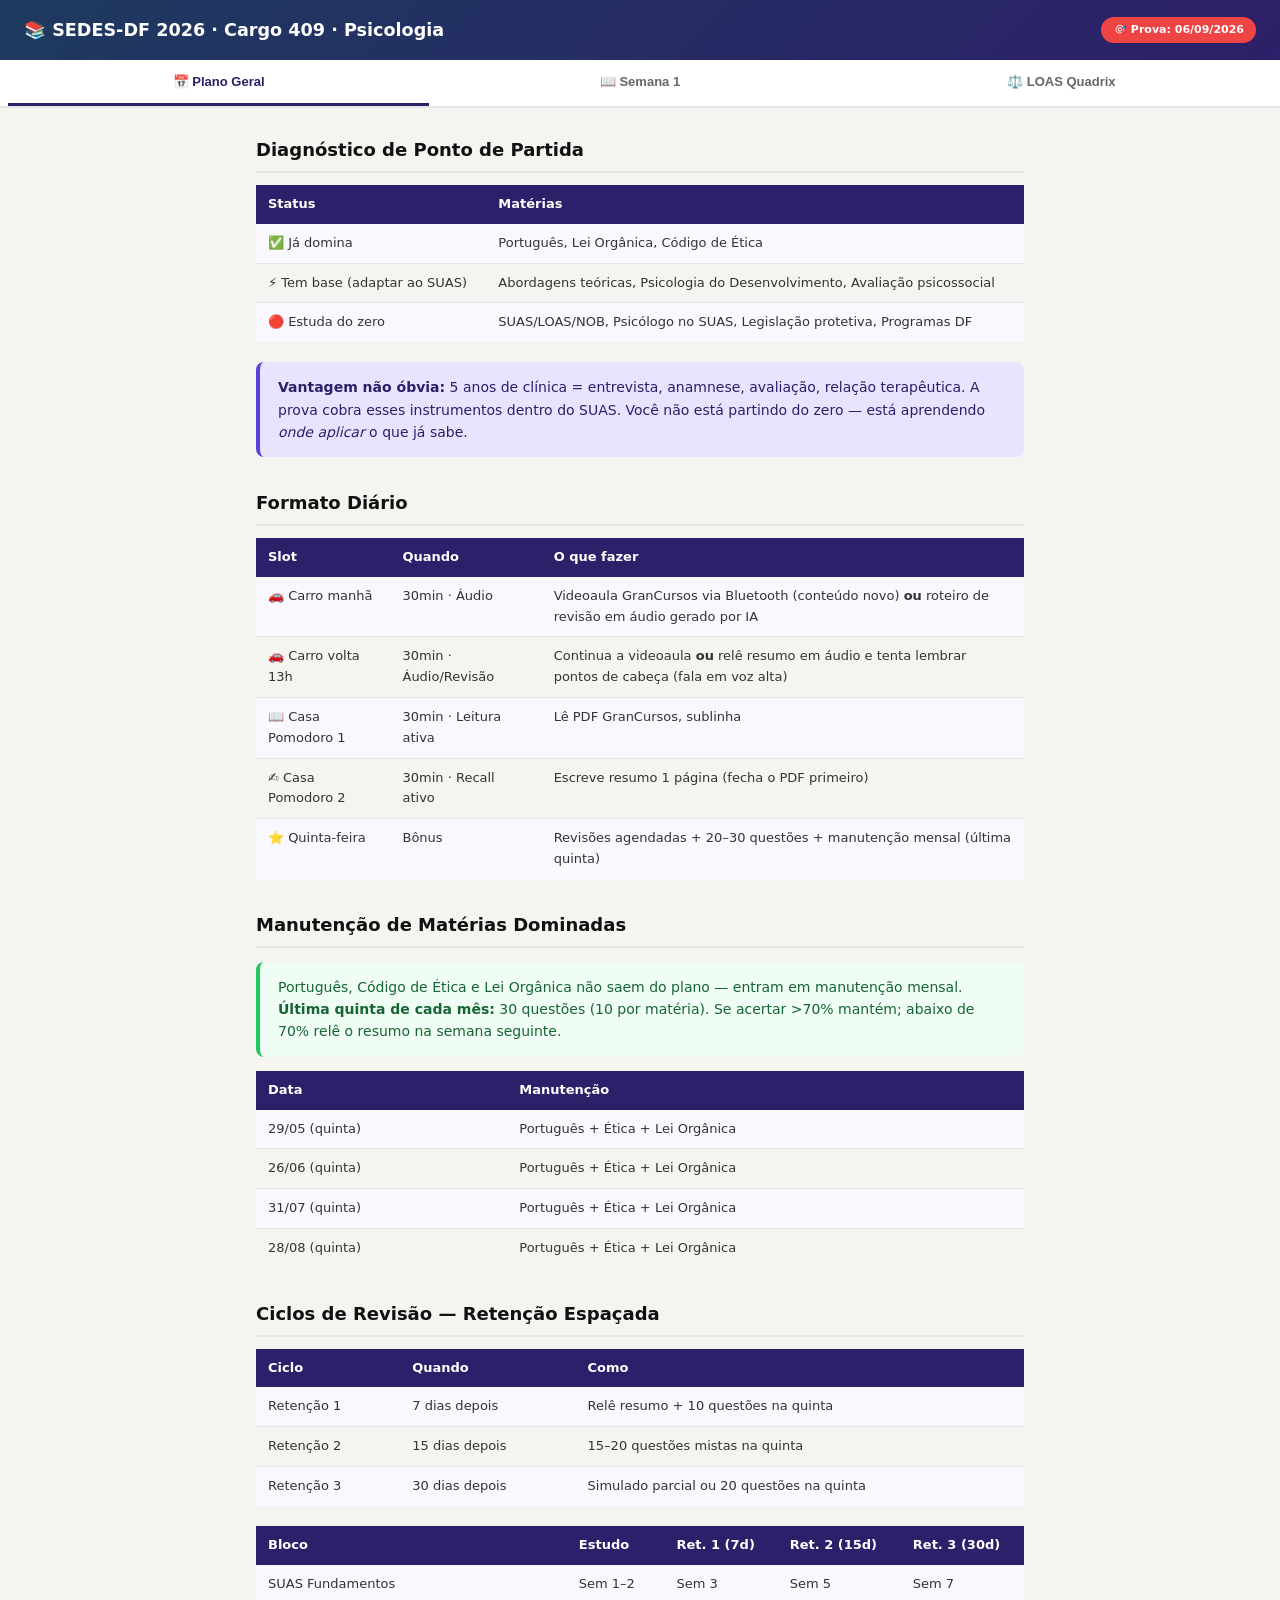
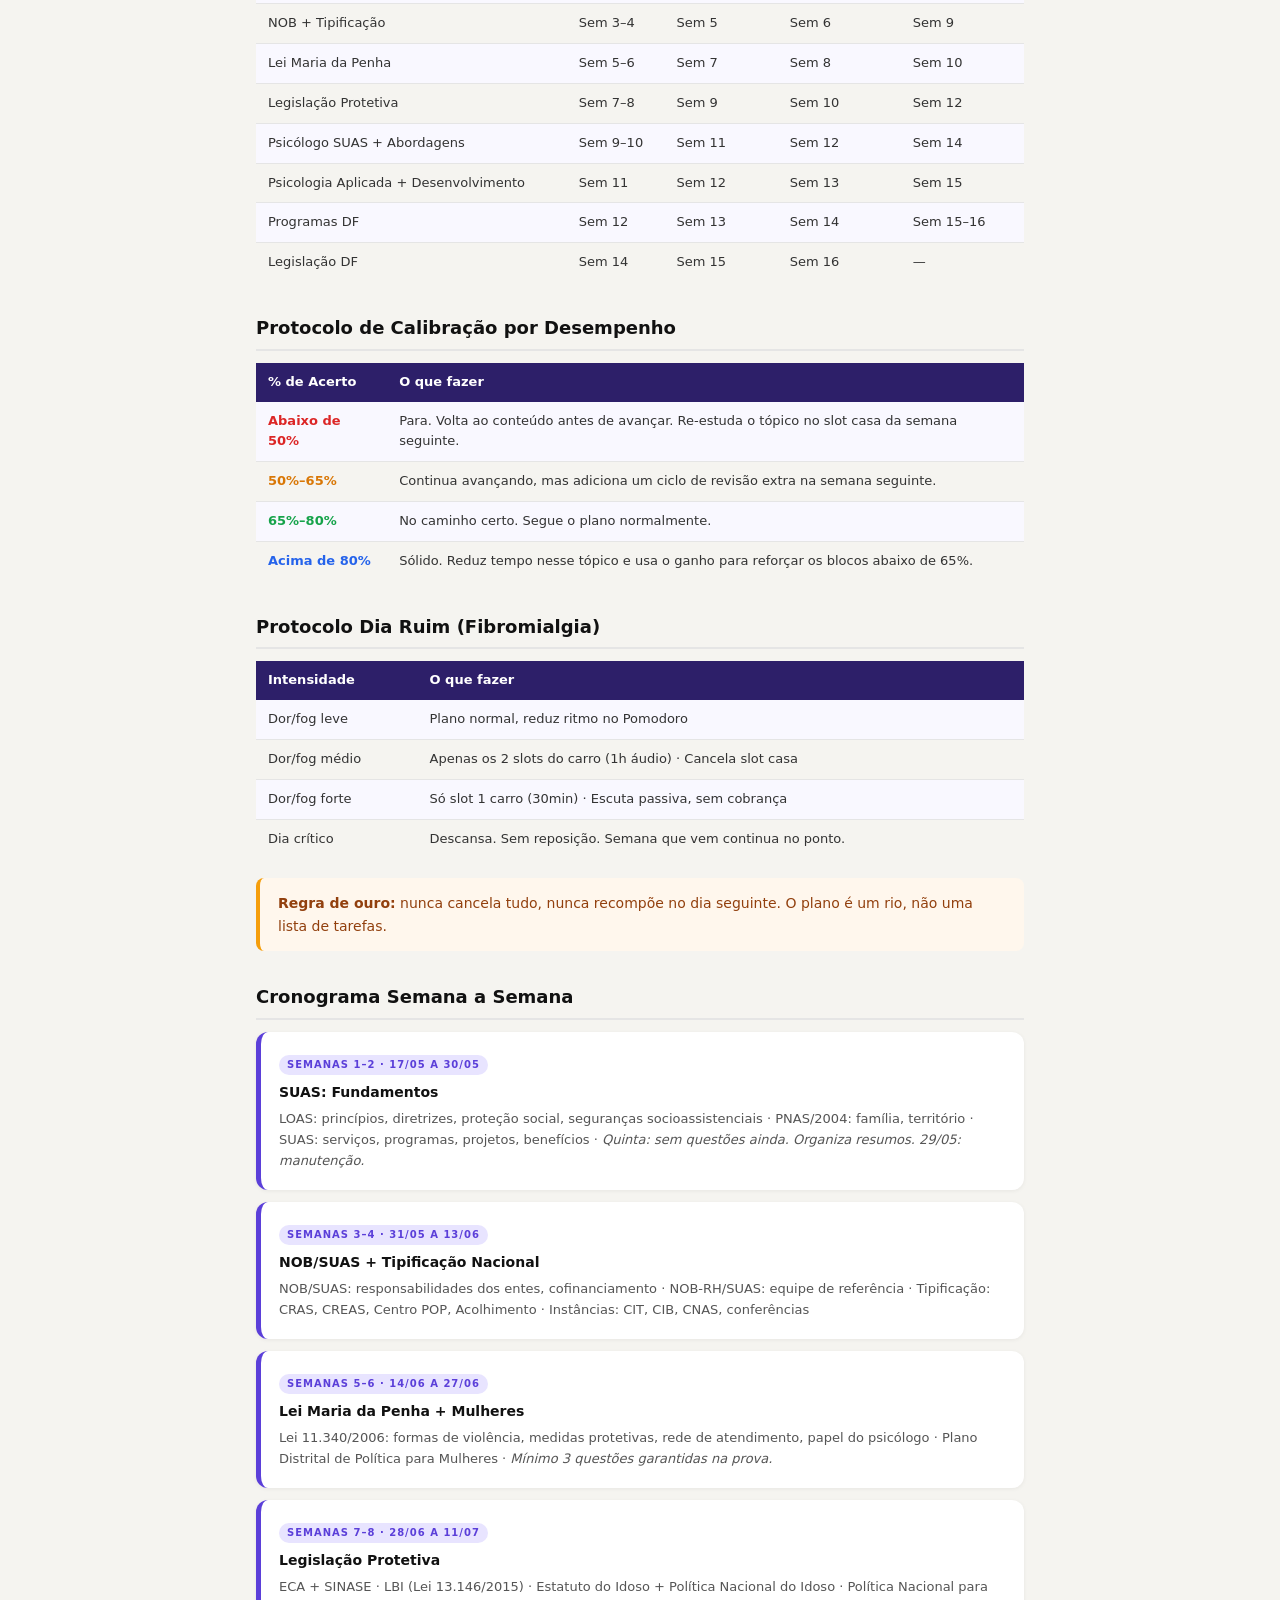
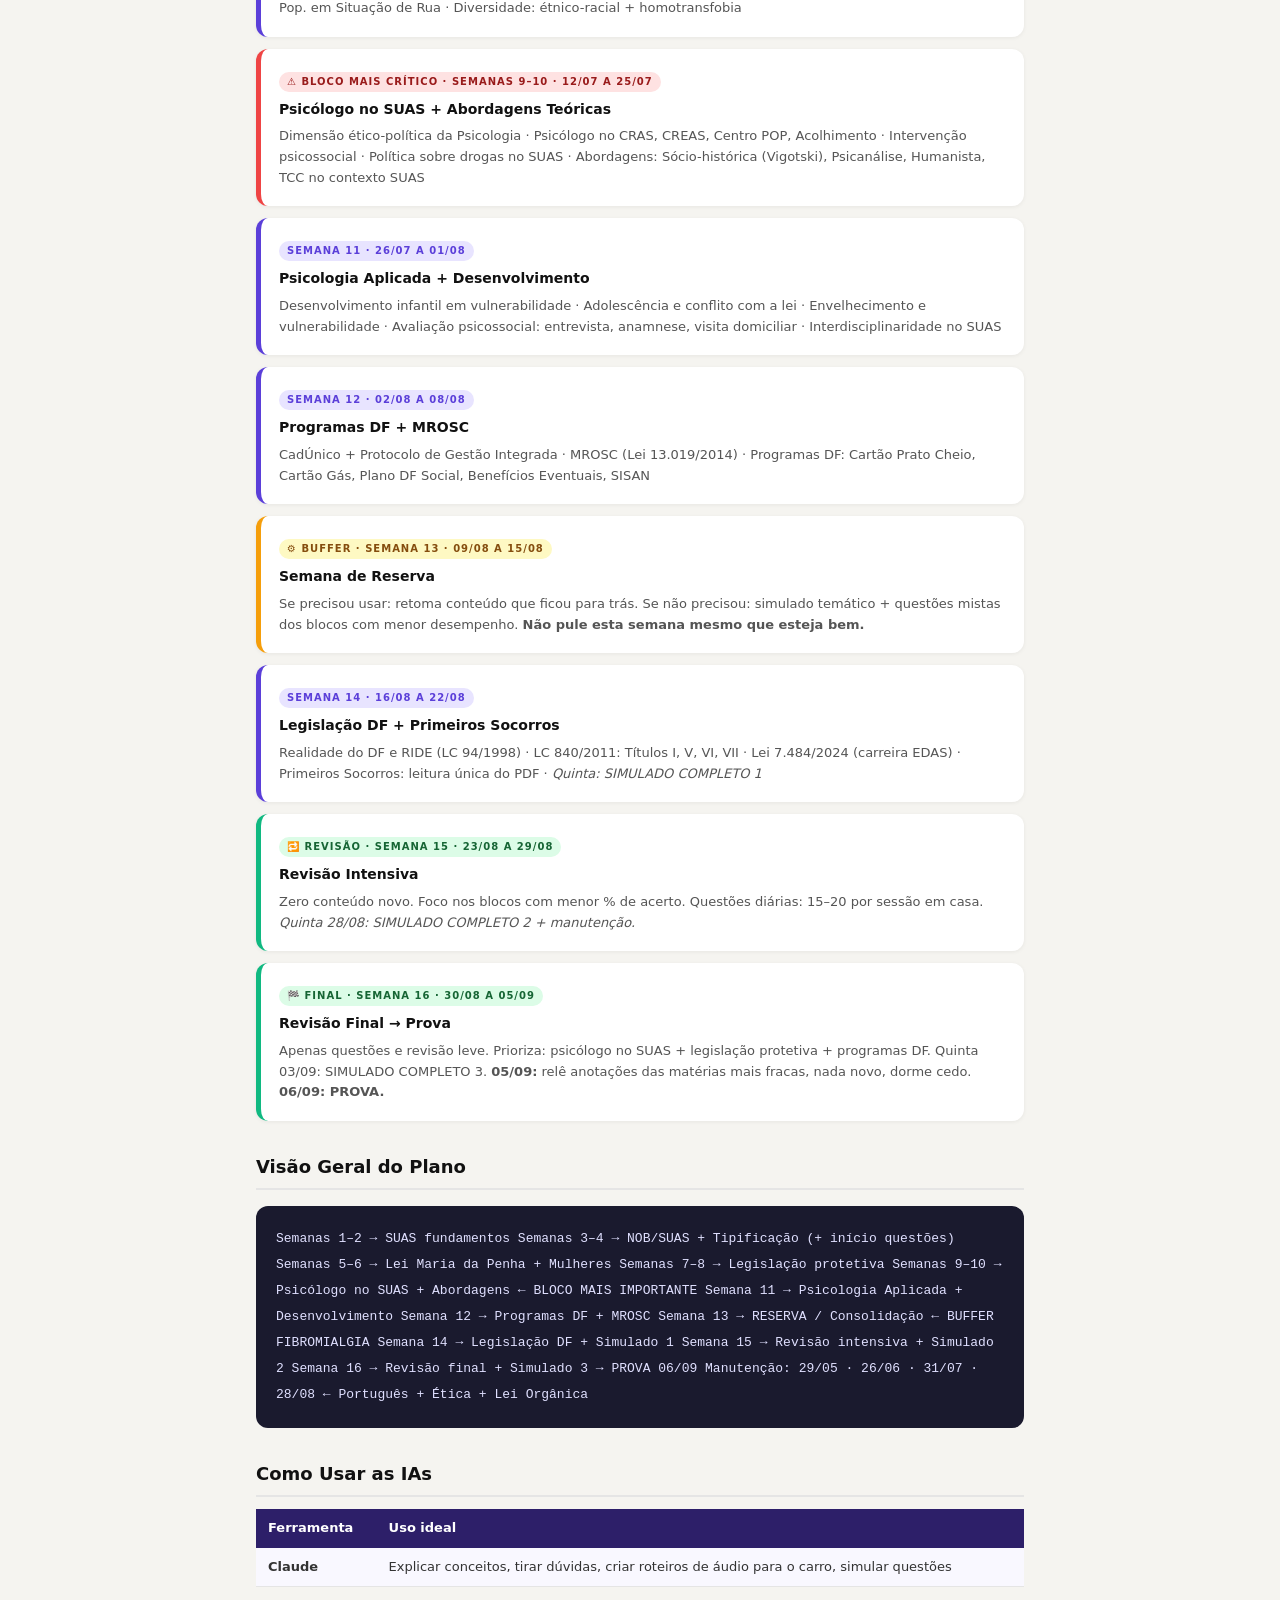
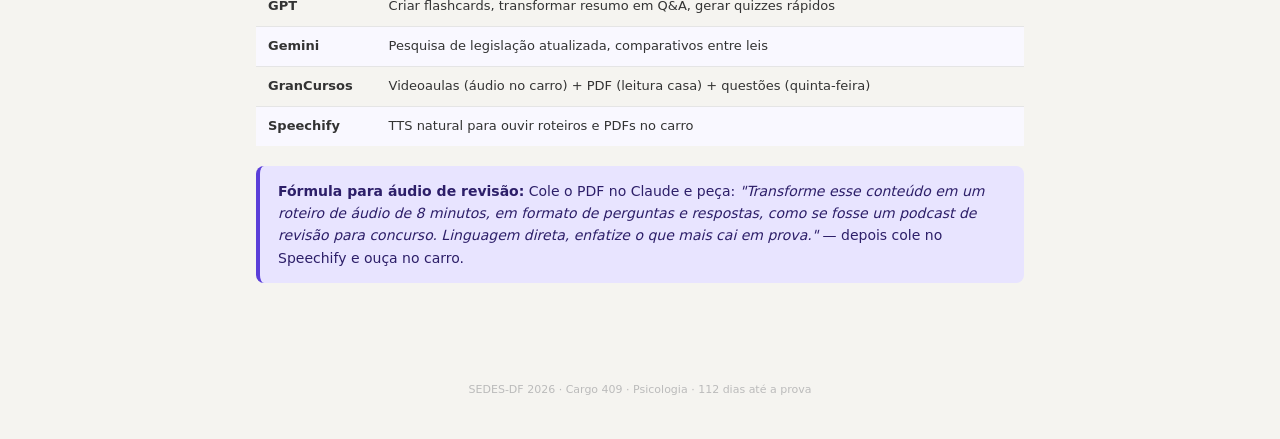
==== index.html @ 4d74d1c7 "feat: site unificado SEDES-DF 2026 — Cargo 409 Psicologia Site estático com 3 abas: Plano Geral (16 " ====
<!DOCTYPE html>
<html lang="pt-BR">
<head>
  <meta charset="UTF-8"/>
  <meta name="viewport" content="width=device-width, initial-scale=1.0"/>
  <title>SEDES-DF 2026 · Cargo 409 · Psicologia</title>
  <style>
    *{box-sizing:border-box;margin:0;padding:0}

    /* ===== GLOBAL ===== */
    body{font-family:'Segoe UI',system-ui,sans-serif;background:#f5f4f0;color:#1a1a1a;line-height:1.6}

    /* ===== TOP HEADER ===== */
    .site-header{background:linear-gradient(135deg,#1e3a5f,#2d1f69);padding:16px 24px;display:flex;align-items:center;gap:16px;flex-wrap:wrap}
    .site-header h1{color:#fff;font-size:1.1rem;font-weight:800;flex:1;min-width:200px}
    .site-header .badge-prova{background:#ef4444;color:#fff;font-size:11px;font-weight:700;padding:4px 12px;border-radius:20px;white-space:nowrap}

    /* ===== MAIN TAB NAV ===== */
    .main-nav{background:#fff;border-bottom:2px solid #e5e5e5;display:flex;overflow-x:auto;position:sticky;top:0;z-index:200;padding:0 8px}
    .main-tab{flex:1;min-width:100px;padding:14px 8px;border:none;background:none;cursor:pointer;font-size:13px;font-weight:700;color:#666;border-bottom:3px solid transparent;transition:.2s;text-align:center;white-space:nowrap}
    .main-tab:hover{color:#2d1f69}
    .main-tab.active{color:#2d1f69;border-bottom-color:#2d1f69}

    /* ===== TAB SECTIONS ===== */
    .tab-section{display:none}
    .tab-section.active{display:block}

    /* ===== PLANO GERAL — LIGHT ===== */
    .plano-container{max-width:800px;margin:0 auto;padding:28px 16px 60px}
    .plano-h2{font-size:18px;font-weight:800;color:#111;margin:32px 0 12px;padding-bottom:6px;border-bottom:2px solid #e5e5e5}
    .plano-h2:first-child{margin-top:0}
    .plano-h3{font-size:15px;font-weight:700;color:#2d1f69;margin:20px 0 8px}
    .plano-p{font-size:14px;color:#444;margin-bottom:10px}
    .plano-ul{padding-left:20px;margin-bottom:12px}
    .plano-ul li{font-size:14px;color:#444;margin-bottom:4px}

    .diag-table,.semana-table,.ciclo-table{width:100%;border-collapse:collapse;margin:12px 0 20px;font-size:13px}
    .diag-table th,.semana-table th,.ciclo-table th{background:#2d1f69;color:#fff;padding:9px 12px;text-align:left;font-weight:600}
    .diag-table td,.semana-table td,.ciclo-table td{padding:9px 12px;border-bottom:1px solid #e5e5e5;vertical-align:top;color:#333}
    .diag-table tr:last-child td,.semana-table tr:last-child td,.ciclo-table tr:last-child td{border-bottom:none}
    .diag-table tr:nth-child(even) td,.semana-table tr:nth-child(even) td,.ciclo-table tr:nth-child(even) td{background:#f9f8ff}

    .info-box{background:#e8e4ff;border-left:4px solid #5b3fd9;border-radius:8px;padding:14px 18px;margin:14px 0;font-size:14px;color:#2d1f69}
    .warn-box{background:#fff7ed;border-left:4px solid #f59e0b;border-radius:8px;padding:14px 18px;margin:14px 0;font-size:14px;color:#92400e}
    .success-box{background:#f0fdf4;border-left:4px solid #22c55e;border-radius:8px;padding:14px 18px;margin:14px 0;font-size:14px;color:#166534}
    .danger-box{background:#fef2f2;border-left:4px solid #ef4444;border-radius:8px;padding:14px 18px;margin:14px 0;font-size:14px;color:#991b1b}

    .semana-card{background:#fff;border-radius:12px;padding:18px;margin-bottom:12px;border-left:5px solid #5b3fd9;box-shadow:0 1px 4px rgba(0,0,0,.06)}
    .semana-card.bloco-critico{border-left-color:#ef4444}
    .semana-card.bloco-reserva{border-left-color:#f59e0b}
    .semana-card.bloco-revisao{border-left-color:#10b981}
    .semana-card h4{font-size:14px;font-weight:700;color:#111;margin-bottom:6px}
    .semana-card p{font-size:13px;color:#555}
    .semana-badge{display:inline-block;font-size:10px;font-weight:700;letter-spacing:1px;text-transform:uppercase;padding:2px 8px;border-radius:10px;margin-bottom:6px;background:#e8e4ff;color:#5b3fd9}
    .semana-badge.vermelho{background:#fee2e2;color:#991b1b}
    .semana-badge.amarelo{background:#fef9c3;color:#854d0e}
    .semana-badge.verde{background:#dcfce7;color:#166534}

    .visao-geral{background:#1a1a2e;color:#e0e0ff;border-radius:12px;padding:20px;font-family:'Courier New',monospace;font-size:13px;line-height:2;margin:16px 0}

    /* ===== SEMANA 1 — LIGHT (herdado de dia-01.html) ===== */
    .day-nav{background:#fff;border-bottom:1px solid #e5e5e5;display:flex;overflow-x:auto;position:sticky;top:48px;z-index:100;padding:0 8px}
    .day-btn{flex:1;min-width:80px;padding:12px 6px;border:none;background:none;cursor:pointer;font-size:12px;font-weight:600;color:#888;border-bottom:3px solid transparent;transition:.2s;text-align:center;line-height:1.3}
    .day-btn small{display:block;font-size:10px;font-weight:400;color:#aaa}
    .day-btn.active{color:#5b3fd9;border-bottom-color:#5b3fd9}
    .day-btn:hover{color:#5b3fd9}
    .bonus-btn.active{color:#f59e0b;border-bottom-color:#f59e0b}
    .bonus-btn:hover{color:#f59e0b}

    .day-content{display:none;padding:24px 16px 48px;max-width:720px;margin:0 auto}
    .day-content.active{display:block}

    .day-header{margin-bottom:20px}
    .dbadge{display:inline-block;background:#e8e4ff;color:#5b3fd9;font-size:11px;font-weight:700;letter-spacing:1px;text-transform:uppercase;padding:3px 12px;border-radius:20px;margin-bottom:8px}
    .dbadge.bonus{background:#fff3cd;color:#b45309}
    .day-header h1{font-size:22px;font-weight:800;color:#111}
    .day-header p{font-size:14px;color:#666;margin-top:4px}

    .slot{background:#fff;border-radius:12px;padding:20px;margin-bottom:12px;border-left:5px solid #ccc}
    .slot.carro-manha{border-color:#f59e0b}
    .slot.carro-volta{border-color:#3b82f6}
    .slot.pomodoro-1{border-color:#10b981}
    .slot.pomodoro-2{border-color:#ef4444}
    .slot.revisao{border-color:#8b5cf6}
    .slot.bonus-slot{border-color:#f59e0b;background:#fffbf0}
    .slot-header{display:flex;align-items:center;gap:10px;margin-bottom:10px}
    .slot-icon{font-size:18px}
    .slot-title{font-size:14px;font-weight:700;color:#111}
    .slot-time{font-size:11px;font-weight:600;color:#888;margin-top:2px}
    .slot p{font-size:14px;color:#444;margin-bottom:8px}
    .slot p:last-child{margin-bottom:0}
    .tip{background:#fef9ec;border:1px solid #f6d860;border-radius:8px;padding:8px 12px;font-size:13px;color:#7a5c00;margin-top:8px}

    .recall-card{background:#1a1a2e;color:#e0e0ff;border-radius:12px;padding:18px 20px;font-family:'Courier New',monospace;font-size:13px;line-height:2.1;margin-top:12px}
    .recall-title{font-weight:700;color:#a78bfa;font-size:12px;margin-bottom:10px;font-family:'Segoe UI',system-ui,sans-serif;letter-spacing:1px;text-transform:uppercase}
    .cl{border-bottom:1px solid #2d2d4e;display:block;width:100%;margin:2px 0 5px 0}

    .ref-box{background:#fff;border-radius:12px;padding:20px;margin-bottom:12px}
    .ref-box h2{font-size:12px;font-weight:700;color:#999;margin-bottom:14px;text-transform:uppercase;letter-spacing:.5px}
    .artigo{margin-bottom:14px}
    .art-num{display:inline-block;background:#5b3fd9;color:#fff;font-size:11px;font-weight:700;padding:2px 10px;border-radius:20px;margin-bottom:6px}
    .artigo p{font-size:14px;color:#444;margin-bottom:4px}
    .artigo ol,.artigo ul{padding-left:18px;font-size:14px;color:#444}
    .artigo li{margin-bottom:4px}
    .ancora{background:#f0fdf4;border:1px solid #86efac;border-radius:8px;padding:10px 14px;font-size:14px;color:#166534;margin-top:12px}
    .atencao{background:#fff7ed;border:1px solid #fdba74;border-radius:8px;padding:10px 14px;font-size:14px;color:#9a3412;margin-top:12px}

    .checklist{background:#fff;border-radius:12px;padding:20px;margin-bottom:12px}
    .checklist h2{font-size:12px;font-weight:700;color:#999;margin-bottom:14px;text-transform:uppercase;letter-spacing:.5px}
    .check-item{display:flex;align-items:flex-start;gap:10px;padding:9px 0;border-bottom:1px solid #f0f0f0;font-size:14px;color:#333}
    .check-item:last-child{border-bottom:none}
    .check-box{width:18px;height:18px;border:2px solid #d1d5db;border-radius:4px;flex-shrink:0;margin-top:2px;cursor:pointer}
    .check-box.checked{background:#5b3fd9;border-color:#5b3fd9}

    /* ===== LOAS — DARK (herdado de loas-quadrix.html) ===== */
    .loas-wrap{background:#0f172a;min-height:60vh}
    .loas-header{background:linear-gradient(135deg,#1e3a5f,#0f172a);padding:18px 24px;border-bottom:2px solid #3b82f6}
    .loas-header h2{font-size:1.3rem;color:#fff;margin-bottom:3px}
    .loas-header .sub{color:#94a3b8;font-size:0.82rem}
    .loas-nav{display:flex;flex-wrap:wrap;gap:7px;padding:12px 20px;background:#1e293b;border-bottom:1px solid #334155;position:sticky;top:48px;z-index:100}
    .nb{padding:6px 12px;border-radius:6px;border:1px solid #475569;background:#1e293b;color:#94a3b8;cursor:pointer;font-size:0.8rem;transition:all .2s}
    .nb:hover,.nb.on{background:#3b82f6;color:#fff;border-color:#3b82f6}
    .loas-content{max-width:900px;margin:0 auto;padding:20px 20px 60px}
    .lsec{display:none}.lsec.on{display:block}
    .lcard{background:#1e293b;border-radius:10px;padding:18px;margin-bottom:16px;border-left:4px solid #3b82f6}
    .lcard h2{font-size:1rem;color:#60a5fa;margin-bottom:10px}
    .lei{font-size:0.87rem;color:#cbd5e1;line-height:1.75;border-left:3px solid #475569;padding-left:12px;margin-bottom:12px}
    .lnum{color:#f59e0b;font-weight:700}
    .lneg{color:#f87171;font-weight:700}
    .lkey{color:#34d399;font-weight:600}
    .lhot{display:inline-block;padding:2px 8px;border-radius:4px;font-size:0.72rem;font-weight:700;background:#7f1d1d;color:#fca5a5;margin-left:8px}
    .qbox{background:#1a2744;border:1px solid #3b82f6;border-radius:8px;padding:12px;margin-top:10px}
    .qbox-t{color:#60a5fa;font-size:0.75rem;font-weight:700;text-transform:uppercase;letter-spacing:1px;margin-bottom:8px}
    .tbox{background:#2d1515;border:1px solid #ef4444;border-radius:8px;padding:12px;margin-top:10px}
    .tbox-t{color:#f87171;font-size:0.75rem;font-weight:700;text-transform:uppercase;letter-spacing:1px;margin-bottom:8px}
    .mbox{background:#1a2d1a;border:1px solid #22c55e;border-radius:8px;padding:12px;margin-top:10px}
    .mbox-t{color:#4ade80;font-size:0.75rem;font-weight:700;text-transform:uppercase;letter-spacing:1px;margin-bottom:8px}
    ul.lq{padding-left:16px}
    ul.lq li{font-size:0.84rem;color:#93c5fd;margin-bottom:5px;line-height:1.5}
    ul.lt{padding-left:16px}
    ul.lt li{font-size:0.84rem;color:#fca5a5;margin-bottom:5px;line-height:1.5}
    ul.lm{padding-left:0;list-style:none}
    ul.lm li{font-size:0.84rem;color:#86efac;margin-bottom:4px;line-height:1.6}
    ul.la{padding-left:18px}
    ul.la li{font-size:0.86rem;color:#cbd5e1;margin-bottom:6px;line-height:1.65}
    ul.la li strong{color:#e2e8f0}
    .ltable{width:100%;border-collapse:collapse;margin-top:10px;font-size:0.83rem}
    .ltable th{background:#1e3a5f;color:#93c5fd;padding:9px 10px;text-align:left}
    .ltable td{padding:9px 10px;border-bottom:1px solid #334155;color:#cbd5e1;vertical-align:top}
    .ltable tr:hover td{background:#1a2744}
    .rcard{background:#0f172a;border-radius:6px;padding:10px 14px;margin-bottom:8px;cursor:pointer}
    .rq{color:#e2e8f0;font-size:0.85rem;font-weight:600}
    .ra{color:#334155;font-size:0.84rem;margin-top:4px;transition:color .2s}
    .rcard:hover .ra{color:#60a5fa}
    .bpc-nao{background:#1a2d1a;border:1px solid #22c55e;border-radius:8px;padding:14px;margin-top:12px}
    .bpc-nao h3{color:#4ade80;font-size:0.9rem;margin-bottom:10px}

    footer{text-align:center;font-size:11px;color:#bbb;padding:24px 0 40px;background:#f5f4f0}
    .loas-wrap footer{background:#0f172a;color:#475569}
  </style>
</head>
<body>

<!-- ===== HEADER ===== -->
<div class="site-header">
  <h1>📚 SEDES-DF 2026 · Cargo 409 · Psicologia</h1>
  <span class="badge-prova">🎯 Prova: 06/09/2026</span>
</div>

<!-- ===== MAIN NAV ===== -->
<nav class="main-nav">
  <button class="main-tab active" onclick="showMain('plano')">📅 Plano Geral</button>
  <button class="main-tab" onclick="showMain('semana1')">📖 Semana 1</button>
  <button class="main-tab" onclick="showMain('loas')">⚖️ LOAS Quadrix</button>
</nav>

<!-- ══════════════════════════════════════════════════════════
     TAB 1: PLANO GERAL
══════════════════════════════════════════════════════════ -->
<section id="tab-plano" class="tab-section active">
<div class="plano-container">

  <h2 class="plano-h2">Diagnóstico de Ponto de Partida</h2>
  <table class="diag-table">
    <tr><th>Status</th><th>Matérias</th></tr>
    <tr><td>✅ Já domina</td><td>Português, Lei Orgânica, Código de Ética</td></tr>
    <tr><td>⚡ Tem base (adaptar ao SUAS)</td><td>Abordagens teóricas, Psicologia do Desenvolvimento, Avaliação psicossocial</td></tr>
    <tr><td>🔴 Estuda do zero</td><td>SUAS/LOAS/NOB, Psicólogo no SUAS, Legislação protetiva, Programas DF</td></tr>
  </table>
  <div class="info-box"><strong>Vantagem não óbvia:</strong> 5 anos de clínica = entrevista, anamnese, avaliação, relação terapêutica. A prova cobra esses instrumentos dentro do SUAS. Você não está partindo do zero — está aprendendo <em>onde aplicar</em> o que já sabe.</div>

  <h2 class="plano-h2">Formato Diário</h2>
  <table class="diag-table">
    <tr><th>Slot</th><th>Quando</th><th>O que fazer</th></tr>
    <tr><td>🚗 Carro manhã</td><td>30min · Áudio</td><td>Videoaula GranCursos via Bluetooth (conteúdo novo) <strong>ou</strong> roteiro de revisão em áudio gerado por IA</td></tr>
    <tr><td>🚗 Carro volta 13h</td><td>30min · Áudio/Revisão</td><td>Continua a videoaula <strong>ou</strong> relê resumo em áudio e tenta lembrar pontos de cabeça (fala em voz alta)</td></tr>
    <tr><td>📖 Casa Pomodoro 1</td><td>30min · Leitura ativa</td><td>Lê PDF GranCursos, sublinha</td></tr>
    <tr><td>✍️ Casa Pomodoro 2</td><td>30min · Recall ativo</td><td>Escreve resumo 1 página (fecha o PDF primeiro)</td></tr>
    <tr><td>⭐ Quinta-feira</td><td>Bônus</td><td>Revisões agendadas + 20–30 questões + manutenção mensal (última quinta)</td></tr>
  </table>

  <h2 class="plano-h2">Manutenção de Matérias Dominadas</h2>
  <div class="success-box">Português, Código de Ética e Lei Orgânica não saem do plano — entram em manutenção mensal. <strong>Última quinta de cada mês:</strong> 30 questões (10 por matéria). Se acertar &gt;70% mantém; abaixo de 70% relê o resumo na semana seguinte.</div>
  <table class="diag-table">
    <tr><th>Data</th><th>Manutenção</th></tr>
    <tr><td>29/05 (quinta)</td><td>Português + Ética + Lei Orgânica</td></tr>
    <tr><td>26/06 (quinta)</td><td>Português + Ética + Lei Orgânica</td></tr>
    <tr><td>31/07 (quinta)</td><td>Português + Ética + Lei Orgânica</td></tr>
    <tr><td>28/08 (quinta)</td><td>Português + Ética + Lei Orgânica</td></tr>
  </table>

  <h2 class="plano-h2">Ciclos de Revisão — Retenção Espaçada</h2>
  <table class="ciclo-table">
    <tr><th>Ciclo</th><th>Quando</th><th>Como</th></tr>
    <tr><td>Retenção 1</td><td>7 dias depois</td><td>Relê resumo + 10 questões na quinta</td></tr>
    <tr><td>Retenção 2</td><td>15 dias depois</td><td>15–20 questões mistas na quinta</td></tr>
    <tr><td>Retenção 3</td><td>30 dias depois</td><td>Simulado parcial ou 20 questões na quinta</td></tr>
  </table>
  <table class="semana-table">
    <tr><th>Bloco</th><th>Estudo</th><th>Ret. 1 (7d)</th><th>Ret. 2 (15d)</th><th>Ret. 3 (30d)</th></tr>
    <tr><td>SUAS Fundamentos</td><td>Sem 1–2</td><td>Sem 3</td><td>Sem 5</td><td>Sem 7</td></tr>
    <tr><td>NOB + Tipificação</td><td>Sem 3–4</td><td>Sem 5</td><td>Sem 6</td><td>Sem 9</td></tr>
    <tr><td>Lei Maria da Penha</td><td>Sem 5–6</td><td>Sem 7</td><td>Sem 8</td><td>Sem 10</td></tr>
    <tr><td>Legislação Protetiva</td><td>Sem 7–8</td><td>Sem 9</td><td>Sem 10</td><td>Sem 12</td></tr>
    <tr><td>Psicólogo SUAS + Abordagens</td><td>Sem 9–10</td><td>Sem 11</td><td>Sem 12</td><td>Sem 14</td></tr>
    <tr><td>Psicologia Aplicada + Desenvolvimento</td><td>Sem 11</td><td>Sem 12</td><td>Sem 13</td><td>Sem 15</td></tr>
    <tr><td>Programas DF</td><td>Sem 12</td><td>Sem 13</td><td>Sem 14</td><td>Sem 15–16</td></tr>
    <tr><td>Legislação DF</td><td>Sem 14</td><td>Sem 15</td><td>Sem 16</td><td>—</td></tr>
  </table>

  <h2 class="plano-h2">Protocolo de Calibração por Desempenho</h2>
  <table class="diag-table">
    <tr><th>% de Acerto</th><th>O que fazer</th></tr>
    <tr><td style="color:#dc2626;font-weight:700">Abaixo de 50%</td><td>Para. Volta ao conteúdo antes de avançar. Re-estuda o tópico no slot casa da semana seguinte.</td></tr>
    <tr><td style="color:#d97706;font-weight:700">50%–65%</td><td>Continua avançando, mas adiciona um ciclo de revisão extra na semana seguinte.</td></tr>
    <tr><td style="color:#16a34a;font-weight:700">65%–80%</td><td>No caminho certo. Segue o plano normalmente.</td></tr>
    <tr><td style="color:#2563eb;font-weight:700">Acima de 80%</td><td>Sólido. Reduz tempo nesse tópico e usa o ganho para reforçar os blocos abaixo de 65%.</td></tr>
  </table>

  <h2 class="plano-h2">Protocolo Dia Ruim (Fibromialgia)</h2>
  <table class="diag-table">
    <tr><th>Intensidade</th><th>O que fazer</th></tr>
    <tr><td>Dor/fog leve</td><td>Plano normal, reduz ritmo no Pomodoro</td></tr>
    <tr><td>Dor/fog médio</td><td>Apenas os 2 slots do carro (1h áudio) · Cancela slot casa</td></tr>
    <tr><td>Dor/fog forte</td><td>Só slot 1 carro (30min) · Escuta passiva, sem cobrança</td></tr>
    <tr><td>Dia crítico</td><td>Descansa. Sem reposição. Semana que vem continua no ponto.</td></tr>
  </table>
  <div class="warn-box"><strong>Regra de ouro:</strong> nunca cancela tudo, nunca recompõe no dia seguinte. O plano é um rio, não uma lista de tarefas.</div>

  <h2 class="plano-h2">Cronograma Semana a Semana</h2>

  <div class="semana-card">
    <div class="semana-badge">Semanas 1–2 · 17/05 a 30/05</div>
    <h4>SUAS: Fundamentos</h4>
    <p>LOAS: princípios, diretrizes, proteção social, seguranças socioassistenciais · PNAS/2004: família, território · SUAS: serviços, programas, projetos, benefícios · <em>Quinta: sem questões ainda. Organiza resumos. 29/05: manutenção.</em></p>
  </div>

  <div class="semana-card">
    <div class="semana-badge">Semanas 3–4 · 31/05 a 13/06</div>
    <h4>NOB/SUAS + Tipificação Nacional</h4>
    <p>NOB/SUAS: responsabilidades dos entes, cofinanciamento · NOB-RH/SUAS: equipe de referência · Tipificação: CRAS, CREAS, Centro POP, Acolhimento · Instâncias: CIT, CIB, CNAS, conferências</p>
  </div>

  <div class="semana-card">
    <div class="semana-badge">Semanas 5–6 · 14/06 a 27/06</div>
    <h4>Lei Maria da Penha + Mulheres</h4>
    <p>Lei 11.340/2006: formas de violência, medidas protetivas, rede de atendimento, papel do psicólogo · Plano Distrital de Política para Mulheres · <em>Mínimo 3 questões garantidas na prova.</em></p>
  </div>

  <div class="semana-card">
    <div class="semana-badge">Semanas 7–8 · 28/06 a 11/07</div>
    <h4>Legislação Protetiva</h4>
    <p>ECA + SINASE · LBI (Lei 13.146/2015) · Estatuto do Idoso + Política Nacional do Idoso · Política Nacional para Pop. em Situação de Rua · Diversidade: étnico-racial + homotransfobia</p>
  </div>

  <div class="semana-card bloco-critico">
    <div class="semana-badge vermelho">⚠️ BLOCO MAIS CRÍTICO · Semanas 9–10 · 12/07 a 25/07</div>
    <h4>Psicólogo no SUAS + Abordagens Teóricas</h4>
    <p>Dimensão ético-política da Psicologia · Psicólogo no CRAS, CREAS, Centro POP, Acolhimento · Intervenção psicossocial · Política sobre drogas no SUAS · Abordagens: Sócio-histórica (Vigotski), Psicanálise, Humanista, TCC no contexto SUAS</p>
  </div>

  <div class="semana-card">
    <div class="semana-badge">Semana 11 · 26/07 a 01/08</div>
    <h4>Psicologia Aplicada + Desenvolvimento</h4>
    <p>Desenvolvimento infantil em vulnerabilidade · Adolescência e conflito com a lei · Envelhecimento e vulnerabilidade · Avaliação psicossocial: entrevista, anamnese, visita domiciliar · Interdisciplinaridade no SUAS</p>
  </div>

  <div class="semana-card">
    <div class="semana-badge">Semana 12 · 02/08 a 08/08</div>
    <h4>Programas DF + MROSC</h4>
    <p>CadÚnico + Protocolo de Gestão Integrada · MROSC (Lei 13.019/2014) · Programas DF: Cartão Prato Cheio, Cartão Gás, Plano DF Social, Benefícios Eventuais, SISAN</p>
  </div>

  <div class="semana-card bloco-reserva">
    <div class="semana-badge amarelo">⚙️ BUFFER · Semana 13 · 09/08 a 15/08</div>
    <h4>Semana de Reserva</h4>
    <p>Se precisou usar: retoma conteúdo que ficou para trás. Se não precisou: simulado temático + questões mistas dos blocos com menor desempenho. <strong>Não pule esta semana mesmo que esteja bem.</strong></p>
  </div>

  <div class="semana-card">
    <div class="semana-badge">Semana 14 · 16/08 a 22/08</div>
    <h4>Legislação DF + Primeiros Socorros</h4>
    <p>Realidade do DF e RIDE (LC 94/1998) · LC 840/2011: Títulos I, V, VI, VII · Lei 7.484/2024 (carreira EDAS) · Primeiros Socorros: leitura única do PDF · <em>Quinta: SIMULADO COMPLETO 1</em></p>
  </div>

  <div class="semana-card bloco-revisao">
    <div class="semana-badge verde">🔁 REVISÃO · Semana 15 · 23/08 a 29/08</div>
    <h4>Revisão Intensiva</h4>
    <p>Zero conteúdo novo. Foco nos blocos com menor % de acerto. Questões diárias: 15–20 por sessão em casa. <em>Quinta 28/08: SIMULADO COMPLETO 2 + manutenção.</em></p>
  </div>

  <div class="semana-card bloco-revisao">
    <div class="semana-badge verde">🏁 FINAL · Semana 16 · 30/08 a 05/09</div>
    <h4>Revisão Final → Prova</h4>
    <p>Apenas questões e revisão leve. Prioriza: psicólogo no SUAS + legislação protetiva + programas DF. Quinta 03/09: SIMULADO COMPLETO 3. <strong>05/09:</strong> relê anotações das matérias mais fracas, nada novo, dorme cedo. <strong>06/09: PROVA.</strong></p>
  </div>

  <h2 class="plano-h2">Visão Geral do Plano</h2>
  <div class="visao-geral">
Semanas 1–2   → SUAS fundamentos
Semanas 3–4   → NOB/SUAS + Tipificação              (+ início questões)
Semanas 5–6   → Lei Maria da Penha + Mulheres
Semanas 7–8   → Legislação protetiva
Semanas 9–10  → Psicólogo no SUAS + Abordagens      ← BLOCO MAIS IMPORTANTE
Semana 11     → Psicologia Aplicada + Desenvolvimento
Semana 12     → Programas DF + MROSC
Semana 13     → RESERVA / Consolidação               ← BUFFER FIBROMIALGIA
Semana 14     → Legislação DF + Simulado 1
Semana 15     → Revisão intensiva + Simulado 2
Semana 16     → Revisão final + Simulado 3            → PROVA 06/09

Manutenção:   29/05 · 26/06 · 31/07 · 28/08          ← Português + Ética + Lei Orgânica</div>

  <h2 class="plano-h2">Como Usar as IAs</h2>
  <table class="diag-table">
    <tr><th>Ferramenta</th><th>Uso ideal</th></tr>
    <tr><td><strong>Claude</strong></td><td>Explicar conceitos, tirar dúvidas, criar roteiros de áudio para o carro, simular questões</td></tr>
    <tr><td><strong>GPT</strong></td><td>Criar flashcards, transformar resumo em Q&amp;A, gerar quizzes rápidos</td></tr>
    <tr><td><strong>Gemini</strong></td><td>Pesquisa de legislação atualizada, comparativos entre leis</td></tr>
    <tr><td><strong>GranCursos</strong></td><td>Videoaulas (áudio no carro) + PDF (leitura casa) + questões (quinta-feira)</td></tr>
    <tr><td><strong>Speechify</strong></td><td>TTS natural para ouvir roteiros e PDFs no carro</td></tr>
  </table>
  <div class="info-box"><strong>Fórmula para áudio de revisão:</strong> Cole o PDF no Claude e peça: <em>"Transforme esse conteúdo em um roteiro de áudio de 8 minutos, em formato de perguntas e respostas, como se fosse um podcast de revisão para concurso. Linguagem direta, enfatize o que mais cai em prova."</em> — depois cole no Speechify e ouça no carro.</div>

</div>
</section>

<!-- ══════════════════════════════════════════════════════════
     TAB 2: SEMANA 1
══════════════════════════════════════════════════════════ -->
<section id="tab-semana1" class="tab-section">

  <!-- Sub-nav de dias -->
  <nav class="day-nav">
    <button class="day-btn active" onclick="showDay(1)">Dia 1<small>Seg 18/05</small></button>
    <button class="day-btn" onclick="showDay(2)">Dia 2<small>Ter 19/05</small></button>
    <button class="day-btn" onclick="showDay(3)">Dia 3<small>Qua 20/05</small></button>
    <button class="day-btn bonus-btn" onclick="showDay(4)">Dia 4 ⭐<small>Qui 21/05</small></button>
    <button class="day-btn" onclick="showDay(5)">Dia 5<small>Sex 22/05</small></button>
    <button class="day-btn" onclick="showDay(6)">Dia 6<small>Sáb 23/05</small></button>
  </nav>

  <!-- DIA 1 -->
  <div id="day-1" class="day-content active">
    <div class="day-header">
      <div class="dbadge">Semana 1 · SUAS Fundamentos</div>
      <h1>Dia 1 · Segunda, 18/05</h1>
      <p>LOAS — Conceito, Objetivos, Princípios e Diretrizes (Arts. 1, 2, 4 e 5)</p>
    </div>
    <div class="slot carro-manha">
      <div class="slot-header"><span class="slot-icon">🚗</span><div><div class="slot-title">Carro — Manhã</div><div class="slot-time">30 minutos · Áudio</div></div></div>
      <p><strong>O que fazer:</strong> abre o GranCursos e procura a videoaula de LOAS. Busca por <em>"LOAS introdução"</em> ou <em>"assistência social conceito e objetivos"</em>. Ouve os primeiros 30min.</p>
      <p><strong>Objetivo:</strong> entender o que é a assistência social, por que ela existe e quais os objetivos da LOAS (Arts. 1 e 2). Não precisa memorizar — é primeiro contato.</p>
      <div class="tip">⚡ Se a aula for curta (menos de 30min): ouve completa e no tempo restante repete em voz alta o que entendeu com suas palavras.</div>
    </div>
    <div class="slot carro-volta">
      <div class="slot-header"><span class="slot-icon">🚗</span><div><div class="slot-title">Carro — Volta 13h</div><div class="slot-time">30 minutos · Áudio</div></div></div>
      <p><strong>O que fazer:</strong> continua a <strong>mesma videoaula</strong> do ponto onde pausou — agora cobre princípios e diretrizes (Arts. 4 e 5).</p>
      <p><strong>Objetivo:</strong> ouvir os 5 princípios e 3 diretrizes ao menos uma vez antes de sentar à mesa.</p>
      <div class="tip">⚡ Se já terminou a aula: volta para a parte de princípios e diretrizes e ouve de novo. Repetição é válida.</div>
    </div>
    <div class="slot pomodoro-1">
      <div class="slot-header"><span class="slot-icon">📖</span><div><div class="slot-title">Casa · Pomodoro 1</div><div class="slot-time">30 minutos · Leitura ativa</div></div></div>
      <p><strong>O que fazer:</strong> abre o PDF GranCursos de LOAS. Lê <strong>apenas</strong> Arts. 1, 2, 4 e 5 + explicações do professor.</p>
      <p>Não lê o PDF inteiro — pula direto para esses artigos pelo índice ou pelos títulos "conceito", "princípios", "diretrizes".</p>
      <div class="tip">⚡ Sublinha só o que parece essencial. Se sublinhar tudo, não sublinha nada.</div>
    </div>
    <div class="slot pomodoro-2">
      <div class="slot-header"><span class="slot-icon">✍️</span><div><div class="slot-title">Casa · Pomodoro 2</div><div class="slot-time">30 minutos · Recall ativo</div></div></div>
      <p><strong>Fecha o PDF.</strong> Preenche o cartão abaixo sem consultar nada. Depois abre e corrige em vermelho o que errou ou esqueceu.</p>
      <div class="recall-card">
        <div class="recall-title">📋 Cartão de Recall — Dia 1</div>
        <strong>Art. 1 — Assistência social é:</strong><br/>
        <span class="cl">&nbsp;</span><span class="cl">&nbsp;</span>
        <strong>Art. 2 — Objetivos (ao menos 4):</strong><br/>
        1.<span class="cl">&nbsp;</span>2.<span class="cl">&nbsp;</span>3.<span class="cl">&nbsp;</span>4.<span class="cl">&nbsp;</span>5.<span class="cl">&nbsp;</span>
        <strong>Art. 4 — 5 Princípios (palavra-chave):</strong><br/>
        P1:<span class="cl">&nbsp;</span>P2:<span class="cl">&nbsp;</span>P3:<span class="cl">&nbsp;</span>P4:<span class="cl">&nbsp;</span>P5:<span class="cl">&nbsp;</span>
        <strong>Art. 5 — 3 Diretrizes (palavra-chave):</strong><br/>
        D1:<span class="cl">&nbsp;</span>D2:<span class="cl">&nbsp;</span>D3:<span class="cl">&nbsp;</span>
      </div>
    </div>
    <div class="ref-box">
      <h2>Referência — confere após o recall</h2>
      <div class="artigo"><span class="art-num">Art. 1</span><p>Direito do cidadão, dever do Estado. Política de seguridade social <strong>não contributiva</strong> que provê os mínimos sociais.</p></div>
      <div class="artigo"><span class="art-num">Art. 2 — Objetivos</span><ol><li>Proteção à família, maternidade, infância, adolescência e velhice</li><li>Amparo às crianças e adolescentes carentes</li><li>Promoção da integração ao mercado de trabalho</li><li>Habilitação e reabilitação das pessoas com deficiência</li><li>Garantia de 1 salário mínimo mensal à PCD e ao idoso (BPC)</li></ol></div>
      <div class="artigo"><span class="art-num">Art. 4 — 5 Princípios</span><ol><li>Supremacia do atendimento às necessidades sociais sobre exigências de rentabilidade econômica</li><li>Universalização dos direitos sociais</li><li>Respeito à dignidade do cidadão e à sua autonomia <em>(vedada comprovação vexatória de necessidade)</em></li><li>Igualdade de direitos no acesso, sem discriminação</li><li>Divulgação ampla dos benefícios, serviços, programas e projetos</li></ol></div>
      <div class="artigo"><span class="art-num">Art. 5 — 3 Diretrizes</span><ol><li>Descentralização político-administrativa + comando único em cada esfera</li><li>Participação da população por organizações representativas</li><li>Primazia da responsabilidade do Estado</li></ol></div>
      <div class="ancora"><strong>Âncora:</strong> princípios = o que a política <em>é</em> (valores). Diretrizes = como ela <em>se organiza</em> (estrutura).</div>
    </div>
  </div>

  <!-- DIA 2 -->
  <div id="day-2" class="day-content">
    <div class="day-header">
      <div class="dbadge">Semana 1 · SUAS Fundamentos</div>
      <h1>Dia 2 · Terça, 19/05</h1>
      <p>LOAS — Proteções Sociais e Seguranças Socioassistenciais</p>
    </div>
    <div class="slot carro-manha">
      <div class="slot-header"><span class="slot-icon">🚗</span><div><div class="slot-title">Carro — Manhã</div><div class="slot-time">30 minutos · Áudio</div></div></div>
      <p><strong>O que fazer:</strong> busca no GranCursos <em>"proteção social básica e especial SUAS"</em> ou <em>"LOAS proteções sociais"</em>. Ouve os primeiros 30min.</p>
      <p><strong>Objetivo:</strong> entender a diferença entre proteção básica e especial, e onde cada uma acontece (CRAS × CREAS).</p>
    </div>
    <div class="slot carro-volta">
      <div class="slot-header"><span class="slot-icon">🚗</span><div><div class="slot-title">Carro — Volta 13h</div><div class="slot-time">30 minutos · Revisão falada</div></div></div>
      <p><strong>O que fazer:</strong> fala em voz alta, sem olhar nada:</p>
      <p>— <em>"Qual a diferença entre proteção básica e especial?"</em><br/>— <em>"O que é CRAS? O que é CREAS?"</em><br/>— <em>"Quando um caso vai para especial média? E para alta?"</em></p>
      <div class="tip">⚡ Não importa não saber — o exercício de tentar lembrar já treina a memória.</div>
    </div>
    <div class="slot pomodoro-1">
      <div class="slot-header"><span class="slot-icon">📖</span><div><div class="slot-title">Casa · Pomodoro 1</div><div class="slot-time">30 minutos · Leitura ativa</div></div></div>
      <p><strong>O que fazer:</strong> abre o PDF de LOAS. Lê Art. 6-A (proteções sociais) e a seção sobre seguranças socioassistenciais. Sublinha.</p>
      <div class="tip">⚡ Foca nas diferenças entre básica, especial média e especial alta. São 3 coisas distintas — elas caem separadas na prova.</div>
    </div>
    <div class="slot pomodoro-2">
      <div class="slot-header"><span class="slot-icon">✍️</span><div><div class="slot-title">Casa · Pomodoro 2</div><div class="slot-time">30 minutos · Recall ativo</div></div></div>
      <p><strong>Fecha o PDF.</strong> Preenche o cartão sem consultar nada.</p>
      <div class="recall-card">
        <div class="recall-title">📋 Cartão de Recall — Dia 2</div>
        <strong>Proteção Social Básica:</strong><br/>
        Público: <span class="cl">&nbsp;</span>
        Onde acontece: <span class="cl">&nbsp;</span>
        Exemplo de serviço: <span class="cl">&nbsp;</span>
        <strong>Proteção Especial — Média Complexidade:</strong><br/>
        Público: <span class="cl">&nbsp;</span>
        Onde: <span class="cl">&nbsp;</span>
        <strong>Proteção Especial — Alta Complexidade:</strong><br/>
        Quando: <span class="cl">&nbsp;</span>
        <strong>5 Seguranças Socioassistenciais:</strong><br/>
        1.<span class="cl">&nbsp;</span>2.<span class="cl">&nbsp;</span>3.<span class="cl">&nbsp;</span>4.<span class="cl">&nbsp;</span>5.<span class="cl">&nbsp;</span>
      </div>
    </div>
    <div class="ref-box">
      <h2>Referência — confere após o recall</h2>
      <div class="artigo"><span class="art-num">Proteção Social Básica</span><p>Previne situações de vulnerabilidade e risco. Para famílias em vulnerabilidade por <strong>pobreza ou fragilização de vínculos</strong>. Ofertada nos <strong>CRAS</strong>. Serviço principal: PAIF.</p></div>
      <div class="artigo"><span class="art-num">Proteção Especial — Média</span><p>Para situações de <strong>violação de direitos já ocorrida</strong>, mas vínculos familiares ainda existentes. Ofertada no <strong>CREAS</strong>. Serviço principal: PAEFI. Ex: violência doméstica, trabalho infantil.</p></div>
      <div class="artigo"><span class="art-num">Proteção Especial — Alta</span><p>Vínculos familiares <strong>rompidos ou gravemente fragilizados</strong>. Requer atendimento integral 24h. Ex: acolhimento institucional, república, família acolhedora.</p></div>
      <div class="artigo"><span class="art-num">5 Seguranças Socioassistenciais</span><ol><li>Segurança de acolhida</li><li>Segurança social e de renda</li><li>Segurança de convívio ou vivência familiar, comunitária e social</li><li>Segurança do desenvolvimento da autonomia individual, familiar e social</li><li>Segurança de apoio e auxílio</li></ol></div>
      <div class="ancora"><strong>Âncora:</strong> básica = prevenção (CRAS). Especial = resposta à violação. A chave é o <em>vínculo familiar</em>: existe → especial média. Rompido → especial alta.</div>
    </div>
  </div>

  <!-- DIA 3 -->
  <div id="day-3" class="day-content">
    <div class="day-header">
      <div class="dbadge">Semana 1 · SUAS Fundamentos</div>
      <h1>Dia 3 · Quarta, 20/05</h1>
      <p>LOAS — BPC, Benefícios Eventuais e Gestão</p>
    </div>
    <div class="slot carro-manha">
      <div class="slot-header"><span class="slot-icon">🚗</span><div><div class="slot-title">Carro — Manhã</div><div class="slot-time">30 minutos · Áudio</div></div></div>
      <p><strong>O que fazer:</strong> busca no GranCursos <em>"BPC benefício de prestação continuada"</em>. Ouve os primeiros 30min.</p>
      <p><strong>Objetivo:</strong> entender quem tem direito ao BPC, os critérios e as restrições. É o artigo mais cobrado da LOAS.</p>
    </div>
    <div class="slot carro-volta">
      <div class="slot-header"><span class="slot-icon">🚗</span><div><div class="slot-title">Carro — Volta 13h</div><div class="slot-time">30 minutos · Revisão falada</div></div></div>
      <p><strong>O que fazer:</strong> recita em voz alta:</p>
      <p>— <em>"Quem tem direito ao BPC?"</em><br/>— <em>"Qual o critério de renda?"</em><br/>— <em>"Quais os 3 'não pode' do BPC?"</em></p>
      <div class="tip">⚡ Os 3 "não pode" são os mais cobrados: não gera 13º, não é transferível, não acumula com benefício previdenciário.</div>
    </div>
    <div class="slot pomodoro-1">
      <div class="slot-header"><span class="slot-icon">📖</span><div><div class="slot-title">Casa · Pomodoro 1</div><div class="slot-time">30 minutos · Leitura ativa</div></div></div>
      <p><strong>O que fazer:</strong> lê no PDF os Arts. 20 e 21 (BPC) e Art. 22 (benefícios eventuais). Sublinha os critérios e as restrições.</p>
      <div class="tip">⚡ No Art. 20, presta atenção especial às exceções e às condições de revisão — são esses detalhes que caem em prova.</div>
    </div>
    <div class="slot pomodoro-2">
      <div class="slot-header"><span class="slot-icon">✍️</span><div><div class="slot-title">Casa · Pomodoro 2</div><div class="slot-time">30 minutos · Recall ativo</div></div></div>
      <p><strong>Fecha o PDF.</strong> Preenche o cartão sem consultar nada.</p>
      <div class="recall-card">
        <div class="recall-title">📋 Cartão de Recall — Dia 3</div>
        <strong>BPC — Quem recebe:</strong><br/>
        PCD: <span class="cl">&nbsp;</span>
        Idoso: ___ anos ou mais<span class="cl">&nbsp;</span>
        Renda per capita: menor que<span class="cl">&nbsp;</span>
        <strong>BPC — Os 3 "não pode":</strong><br/>
        Não <span class="cl">&nbsp;</span>
        Não <span class="cl">&nbsp;</span>
        Não <span class="cl">&nbsp;</span>
        <strong>BPC — Revisão:</strong> a cada<span class="cl">&nbsp;</span>
        <strong>Benefícios Eventuais — 4 situações (Art. 22):</strong><br/>
        1.<span class="cl">&nbsp;</span>2.<span class="cl">&nbsp;</span>3.<span class="cl">&nbsp;</span>4.<span class="cl">&nbsp;</span>
      </div>
    </div>
    <div class="ref-box">
      <h2>Referência — confere após o recall</h2>
      <div class="artigo"><span class="art-num">BPC — Art. 20</span><ul><li>1 salário mínimo mensal</li><li>PCD com impedimento de longo prazo que obstrua participação plena na sociedade</li><li>Idoso com <strong>65 anos ou mais</strong></li><li>Renda familiar per capita <strong>menor que 1/4 do salário mínimo</strong></li></ul></div>
      <div class="artigo"><span class="art-num">BPC — Os 3 "não pode"</span><ol><li><strong>Não gera 13º salário</strong></li><li><strong>Não é transferível</strong></li><li><strong>Não acumula</strong> com benefício da Previdência Social</li></ol><p>Revisado a cada <strong>2 anos</strong>.</p></div>
      <div class="artigo"><span class="art-num">Benefícios Eventuais — Art. 22</span><p>Provisão suplementar e provisória nos casos de: <strong>nascimento, morte, situação de vulnerabilidade temporária e calamidade pública.</strong></p></div>
      <div class="atencao"><strong>Atenção:</strong> o BPC é o artigo mais cobrado da LOAS. Memorize os critérios e os 3 "não pode".</div>
    </div>
  </div>

  <!-- DIA 4 -->
  <div id="day-4" class="day-content">
    <div class="day-header">
      <div class="dbadge bonus">Dia Bônus ⭐ · Quinta é seu sábado</div>
      <h1>Dia 4 · Quinta, 21/05</h1>
      <p>Revisão LOAS (dias 1–3) + PNAS/2004: Família e Território</p>
    </div>
    <div class="slot carro-manha">
      <div class="slot-header"><span class="slot-icon">🚗</span><div><div class="slot-title">Carro — Manhã</div><div class="slot-time">30 minutos · Áudio novo</div></div></div>
      <p><strong>O que fazer:</strong> busca no GranCursos <em>"PNAS 2004 introdução"</em> ou <em>"centralidade família SUAS"</em>. Ouve os primeiros 30min.</p>
      <p><strong>Objetivo:</strong> primeiro contato com a PNAS — entender por que ela existe e o que é matricialidade sociofamiliar.</p>
    </div>
    <div class="slot revisao">
      <div class="slot-header"><span class="slot-icon">🔁</span><div><div class="slot-title">Carro — Volta 13h</div><div class="slot-time">30 minutos · Revisão ativa dos dias 1–3</div></div></div>
      <p><strong>O que fazer:</strong> sem áudio. Recita em voz alta tudo que lembra dos 3 primeiros dias — princípios, diretrizes, proteções, seguranças, BPC.</p>
      <div class="tip">⚡ Recall falado é mais eficiente do que reler. O que não conseguir lembrar = ponto fraco para focar hoje.</div>
    </div>
    <div class="slot revisao">
      <div class="slot-header"><span class="slot-icon">✍️</span><div><div class="slot-title">Casa · Pomodoro 1</div><div class="slot-time">30 minutos · Revisão escrita dias 1–3</div></div></div>
      <p><strong>O que fazer:</strong> fecha todos os resumos. Numa folha em branco, escreve de memória os pontos principais dos dias 1, 2 e 3. Depois abre e marca em vermelho o que faltou.</p>
    </div>
    <div class="slot pomodoro-1">
      <div class="slot-header"><span class="slot-icon">📖</span><div><div class="slot-title">Casa · Pomodoro 2</div><div class="slot-time">30 minutos · PNAS/2004</div></div></div>
      <p><strong>O que fazer:</strong> abre o PDF da PNAS/2004. Lê centralidade na família, matricialidade sociofamiliar e territorialização.</p>
      <div class="tip">⚡ Foca em entender a lógica: "Por que a família é o centro? Por que o território importa?"</div>
    </div>
    <div class="slot bonus-slot">
      <div class="slot-header"><span class="slot-icon">⭐</span><div><div class="slot-title">Tempo extra (se tiver)</div><div class="slot-time">Opcional · Organização</div></div></div>
      <p>Organiza um documento único com todos os resumos dos dias 1 a 4. Isso vira seu material de revisão para os ciclos de retenção.</p>
    </div>
    <div class="ref-box">
      <h2>Referência — PNAS/2004</h2>
      <div class="artigo"><span class="art-num">Por que a PNAS?</span><p>A LOAS (1993) criou o marco legal. A PNAS (2004) criou o <em>como implementar</em> — deu forma operacional ao SUAS.</p></div>
      <div class="artigo"><span class="art-num">Centralidade na família</span><p>A família é o núcleo social fundamental. Todos os serviços se organizam em torno do grupo familiar, não do indivíduo isolado.</p></div>
      <div class="artigo"><span class="art-num">Matricialidade sociofamiliar</span><p>O trabalho com famílias é a base estruturante do SUAS. O serviço acompanha a família como unidade.</p></div>
      <div class="artigo"><span class="art-num">Território</span><p>Território não é só endereço. É o contexto de vida — onde a vulnerabilidade se manifesta. Define onde e como o serviço é ofertado.</p></div>
      <div class="ancora"><strong>Âncora:</strong> PNAS = a LOAS em ação. Família + Território = os dois eixos que organizam tudo no SUAS.</div>
    </div>
  </div>

  <!-- DIA 5 -->
  <div id="day-5" class="day-content">
    <div class="day-header">
      <div class="dbadge">Semana 1 · SUAS Fundamentos</div>
      <h1>Dia 5 · Sexta, 22/05</h1>
      <p>PNAS/2004 — Eixos Estruturantes + Serviços, Programas, Projetos e Benefícios</p>
    </div>
    <div class="slot carro-manha">
      <div class="slot-header"><span class="slot-icon">🚗</span><div><div class="slot-title">Carro — Manhã</div><div class="slot-time">30 minutos · Áudio</div></div></div>
      <p><strong>O que fazer:</strong> busca no GranCursos <em>"eixos estruturantes PNAS"</em> ou <em>"serviços programas projetos benefícios SUAS"</em>. Ouve os primeiros 30min.</p>
    </div>
    <div class="slot carro-volta">
      <div class="slot-header"><span class="slot-icon">🚗</span><div><div class="slot-title">Carro — Volta 13h</div><div class="slot-time">30 minutos · Revisão falada</div></div></div>
      <p>— <em>"Qual a diferença entre serviço, programa, projeto e benefício?"</em><br/>— <em>"Quais os 5 eixos estruturantes da PNAS?"</em></p>
      <div class="tip">⚡ A diferença entre serviço (contínuo) e programa (complementar) cai muito.</div>
    </div>
    <div class="slot pomodoro-1">
      <div class="slot-header"><span class="slot-icon">📖</span><div><div class="slot-title">Casa · Pomodoro 1</div><div class="slot-time">30 minutos · Leitura ativa</div></div></div>
      <p><strong>O que fazer:</strong> lê no PDF da PNAS a seção de eixos estruturantes e as definições de serviço, programa, projeto e benefício. Sublinha a palavra-chave de cada um.</p>
    </div>
    <div class="slot pomodoro-2">
      <div class="slot-header"><span class="slot-icon">✍️</span><div><div class="slot-title">Casa · Pomodoro 2</div><div class="slot-time">30 minutos · Recall ativo</div></div></div>
      <p><strong>Fecha o PDF.</strong> Preenche o cartão sem consultar nada.</p>
      <div class="recall-card">
        <div class="recall-title">📋 Cartão de Recall — Dia 5</div>
        <strong>5 Eixos Estruturantes da PNAS:</strong><br/>
        1.<span class="cl">&nbsp;</span>2.<span class="cl">&nbsp;</span>3.<span class="cl">&nbsp;</span>4.<span class="cl">&nbsp;</span>5.<span class="cl">&nbsp;</span>
        <strong>4 Tipos de Oferta do SUAS:</strong><br/>
        Serviço = <span class="cl">&nbsp;</span>
        Programa = <span class="cl">&nbsp;</span>
        Projeto = <span class="cl">&nbsp;</span>
        Benefício = <span class="cl">&nbsp;</span>
      </div>
    </div>
    <div class="ref-box">
      <h2>Referência — confere após o recall</h2>
      <div class="artigo"><span class="art-num">5 Eixos Estruturantes</span><ol><li>Matricialidade sociofamiliar</li><li>Descentralização político-administrativa e territorialização</li><li>Novas bases para a relação entre Estado e Sociedade Civil</li><li>Financiamento</li><li>Controle social</li></ol></div>
      <div class="artigo"><span class="art-num">4 Tipos de Oferta</span><ul><li><strong>Serviço:</strong> atividades <em>continuadas</em>. Ex: PAIF, PAEFI, SCFV</li><li><strong>Programa:</strong> ações <em>complementares</em>, não continuadas</li><li><strong>Projeto:</strong> investimento <em>pontual</em> em grupos em pobreza</li><li><strong>Benefício:</strong> BPC + benefícios eventuais — <em>direito garantido</em></li></ul></div>
      <div class="ancora"><strong>Âncora:</strong> serviço = contínuo. Programa = complementar. Projeto = pontual. Benefício = direito.</div>
    </div>
  </div>

  <!-- DIA 6 -->
  <div id="day-6" class="day-content">
    <div class="day-header">
      <div class="dbadge">Semana 1 · SUAS Fundamentos</div>
      <h1>Dia 6 · Sábado, 23/05</h1>
      <p>Consolidação e revisão integral da semana</p>
    </div>
    <div class="slot revisao">
      <div class="slot-header"><span class="slot-icon">📖</span><div><div class="slot-title">Casa · Pomodoro 1</div><div class="slot-time">30 minutos · Releitura dos resumos</div></div></div>
      <p><strong>O que fazer:</strong> relê todos os resumos e cartões de recall dos dias 1 a 5. Não estuda nada novo — só consolida o que já viu.</p>
    </div>
    <div class="slot pomodoro-2">
      <div class="slot-header"><span class="slot-icon">✍️</span><div><div class="slot-title">Casa · Pomodoro 2</div><div class="slot-time">30 minutos · Teste final</div></div></div>
      <p><strong>Fecha tudo.</strong> Escreve livremente, sem olhar nada: <em>"O que é o SUAS, como ele se organiza e quais os princípios que o sustentam."</em></p>
      <div class="tip">⚡ Se conseguir escrever 1 página coerente — a semana foi bem absorvida.</div>
    </div>
    <div class="checklist">
      <h2>Checklist da semana — responda sem consultar</h2>
      <div class="check-item"><div class="check-box" onclick="toggleCheck(this)"></div><span>Quais os <strong>5 princípios</strong> da LOAS? (Art. 4)</span></div>
      <div class="check-item"><div class="check-box" onclick="toggleCheck(this)"></div><span>Quais as <strong>3 diretrizes</strong> da LOAS? (Art. 5)</span></div>
      <div class="check-item"><div class="check-box" onclick="toggleCheck(this)"></div><span>Qual a diferença entre proteção <strong>básica, especial média e especial alta</strong>?</span></div>
      <div class="check-item"><div class="check-box" onclick="toggleCheck(this)"></div><span>Quais as <strong>5 seguranças socioassistenciais</strong>?</span></div>
      <div class="check-item"><div class="check-box" onclick="toggleCheck(this)"></div><span>Quem tem direito ao <strong>BPC</strong>? Quais os 3 "não pode"?</span></div>
      <div class="check-item"><div class="check-box" onclick="toggleCheck(this)"></div><span>O que é <strong>matricialidade sociofamiliar</strong>?</span></div>
      <div class="check-item"><div class="check-box" onclick="toggleCheck(this)"></div><span>Qual a diferença entre <strong>serviço, programa, projeto e benefício</strong>?</span></div>
      <div class="check-item"><div class="check-box" onclick="toggleCheck(this)"></div><span>Quais os <strong>5 eixos estruturantes</strong> da PNAS?</span></div>
    </div>
    <div class="ref-box">
      <h2>Próximos passos — Semana 2</h2>
      <p style="font-size:14px;color:#444">Na semana 2 você continua no bloco de SUAS Fundamentos: <strong>NOB/SUAS, NOB-RH e Tipificação Nacional de Serviços</strong>.</p>
      <div class="ancora" style="margin-top:12px"><strong>Domingo 24/05 → DESCANSO.</strong> Nenhum estudo. O descanso é parte do plano.</div>
    </div>
  </div>

</section>

<!-- ══════════════════════════════════════════════════════════
     TAB 3: LOAS QUADRIX
══════════════════════════════════════════════════════════ -->
<section id="tab-loas" class="tab-section">
<div class="loas-wrap">

  <div class="loas-header">
    <h2>⚖️ LOAS (Lei 8.742/93) — Foco Quadrix</h2>
    <div class="sub">SEDES-DF 2026 · Cargo 409 Psicologia · Letra da lei + armadilhas da banca</div>
  </div>

  <div class="loas-nav">
    <button class="nb on" onclick="showLoas('ls1',this)">Arts. 1–3 · Conceito</button>
    <button class="nb" onclick="showLoas('ls2',this)">Arts. 4–5 · Princípios e Diretrizes</button>
    <button class="nb" onclick="showLoas('ls3',this)">Arts. 6–6D · SUAS/CRAS/CREAS</button>
    <button class="nb" onclick="showLoas('ls4',this)">Arts. 12–15 · Competências</button>
    <button class="nb" onclick="showLoas('ls5',this)">Arts. 16–18 · CNAS</button>
    <button class="nb" onclick="showLoas('ls6',this)">Arts. 20–21 · BPC ⭐</button>
    <button class="nb" onclick="showLoas('ls7',this)">Arts. 22–24 · Benefícios/Serviços</button>
    <button class="nb" onclick="showLoas('ls8',this)">Art. 30 · Financiamento</button>
    <button class="nb" onclick="showLoas('ls9',this)">🎯 Recall Geral</button>
  </div>

  <div class="loas-content">

  <!-- s1 -->
  <div id="ls1" class="lsec on">
    <div class="lcard">
      <h2>Art. 1° — Conceito <span class="lhot">🔥 DIA 1</span></h2>
      <div class="lei">A assistência social, <span class="lkey">direito do cidadão e dever do Estado</span>, é Política de <span class="lkey">Seguridade Social não contributiva</span>, que provê os <span class="lkey">mínimos sociais</span>, realizada através de um <span class="lkey">conjunto integrado de ações de iniciativa pública e da sociedade</span>, para garantir o atendimento às necessidades básicas.</div>
      <div class="qbox"><div class="qbox-t">📌 Quadrix costuma cobrar</div><ul class="lq"><li>"Direito do cidadão <strong>e</strong> dever do Estado" — as duas partes são obrigatórias</li><li>É <strong>não contributiva</strong> — não exige contribuição prévia</li><li>Iniciativa <strong>pública E da sociedade</strong> — não é exclusividade do Estado</li><li>Provê <strong>mínimos</strong> sociais — não máximos</li></ul></div>
      <div class="tbox"><div class="tbox-t">⚠️ Armadilhas típicas</div><ul class="lt"><li>"...é política de seguridade social <span class="lneg">contributiva</span>..." → <strong>ERRADO</strong></li><li>"...realizada exclusivamente por iniciativa <span class="lneg">pública</span>..." → <strong>ERRADO</strong></li><li>"...é <span class="lneg">dever exclusivo</span> do Estado..." → <strong>ERRADO</strong></li></ul></div>
    </div>
    <div class="lcard">
      <h2>Art. 2° — Objetivos <span class="lhot">🔥 DIA 1</span></h2>
      <div class="lei"><em>Redação vigente — Lei 12.435/2011</em></div>
      <ul class="la"><li><strong>I — Proteção social:</strong> garantia da vida, redução de danos e prevenção de riscos<ul style="padding-left:16px;margin-top:5px"><li>a) proteção à família, maternidade, infância, adolescência e velhice</li><li>b) amparo às crianças e adolescentes carentes</li><li>c) promoção da integração ao mercado de trabalho</li><li>d) habilitação/reabilitação de PcD + integração à vida comunitária</li><li>e) garantia de <span class="lnum">1 salário-mínimo</span> mensal à PcD e ao idoso sem meios</li></ul></li><li style="margin-top:8px"><strong>II — Vigilância socioassistencial:</strong> analisar <em>territorialmente</em> a capacidade protetiva das famílias</li><li><strong>III — Defesa de direitos:</strong> garantir pleno acesso aos direitos</li></ul>
      <div class="qbox"><div class="qbox-t">📌 Quadrix costuma cobrar</div><ul class="lq"><li>São <span class="lnum">3</span> objetivos na redação vigente</li><li>"Vigilância socioassistencial" é OBJETIVO (Art. 2°, II), não apenas instrumento</li><li>Parágrafo único: integrada às políticas setoriais → enfrentamento da pobreza + universalização dos direitos</li></ul></div>
      <div class="tbox"><div class="tbox-t">⚠️ Redação original vs. vigente</div><ul class="lt"><li>A redação original tinha 5 incisos avulsos. A Quadrix às vezes usa esse texto antigo como vigente</li><li>Regra: se a questão citar os 5 incisos sem "proteção social" como inciso I → redação <span class="lneg">revogada</span></li></ul></div>
    </div>
    <div class="lcard">
      <h2>Art. 3° — Entidades de Assistência Social</h2>
      <div class="lei">Sem fins lucrativos que, isolada ou <span class="lkey">cumulativamente</span>, prestam atendimento e assessoramento + atuam na defesa e garantia de direitos.</div>
      <table class="ltable"><tr><th>Tipo</th><th>O que fazem</th><th>Como</th></tr><tr><td><strong>Atendimento</strong></td><td>Serviços, programas, projetos e benefícios de proteção básica ou especial</td><td rowspan="3" style="color:#34d399">Continuada, <strong>permanente</strong> e planejada</td></tr><tr><td><strong>Assessoramento</strong></td><td>Fortalecem movimentos sociais, organizações de usuários</td></tr><tr><td><strong>Defesa de direitos</strong></td><td>Promoção da cidadania, enfrentamento das desigualdades</td></tr></table>
      <div class="tbox"><div class="tbox-t">⚠️ Armadilhas</div><ul class="lt"><li>"...de forma continuada e planejada..." → <strong>ERRADO</strong> (falta "<span class="lneg">permanente</span>")</li><li>"...com fins lucrativos..." → <strong>ERRADO</strong></li></ul></div>
    </div>
  </div>

  <!-- s2 -->
  <div id="ls2" class="lsec">
    <div class="lcard">
      <h2>Art. 4° — Princípios <span class="lhot">🔥 DIA 1</span></h2>
      <ul class="la"><li><strong>I — Supremacia</strong> do atendimento às necessidades sociais sobre as exigências de <em>rentabilidade econômica</em></li><li><strong>II — Universalização</strong> dos direitos sociais</li><li><strong>III — Respeito à dignidade</strong> do cidadão, à sua autonomia → <span class="lkey">vedando-se qualquer comprovação vexatória de necessidade</span></li><li><strong>IV — Igualdade de direitos</strong> no acesso, sem discriminação → <span class="lkey">garantindo-se equivalência às populações urbanas e rurais</span></li><li><strong>V — Divulgação ampla</strong> dos benefícios, serviços, programas e projetos</li></ul>
      <div class="mbox"><div class="mbox-t">🧠 Mnemônico — 5 Princípios</div><ul class="lm"><li><strong>SU-RID</strong> → Supremacia · Universalização · Respeito · Igualdade · Divulgação</li></ul></div>
      <div class="qbox"><div class="qbox-t">📌 Quadrix costuma cobrar</div><ul class="lq"><li>São <span class="lnum">5</span> princípios</li><li>Princípio III: "<strong>qualquer</strong> comprovação vexatória" — Quadrix troca por "alguma" ou "excessiva"</li><li>Princípio IV: equivalência <strong>urbana E rural</strong></li><li>Princípio V: inclui os <strong>critérios para concessão</strong> + <strong>recursos do Poder Público</strong></li></ul></div>
      <div class="tbox"><div class="tbox-t">⚠️ Armadilhas</div><ul class="lt"><li>"Supremacia das exigências de rentabilidade econômica <span class="lneg">sobre</span> as necessidades sociais" → <strong>ERRADO</strong></li><li>"...vedada comprovação <span class="lneg">simplificada</span>..." → <strong>ERRADO</strong> (é vexatória)</li></ul></div>
    </div>
    <div class="lcard">
      <h2>Art. 5° — Diretrizes <span class="lhot">🔥 DIA 1</span></h2>
      <ul class="la"><li><strong>I — Descentralização político-administrativa</strong> + <span class="lkey">comando único</span> em cada esfera</li><li><strong>II — Participação da população</strong> na <em>formulação das políticas</em> e no <em>controle das ações</em> em todos os níveis</li><li><strong>III — Primazia da responsabilidade do Estado</strong> na condução da política</li></ul>
      <div class="mbox"><div class="mbox-t">🧠 Mnemônico — 3 Diretrizes</div><ul class="lm"><li><strong>D-P-P</strong> → Descentralização · Participação · Primazia</li></ul></div>
      <div class="qbox"><div class="qbox-t">📌 Quadrix costuma cobrar</div><ul class="lq"><li>São <span class="lnum">3</span> diretrizes</li><li>Diretriz I: descentralização + <strong>comando único</strong> — os dois no mesmo inciso</li><li>Diretriz II: participação na formulação <strong>E</strong> no controle — em <strong>todos os níveis</strong></li></ul></div>
      <div class="tbox"><div class="tbox-t">⚠️ Armadilhas</div><ul class="lt"><li>"...participação apenas na <span class="lneg">formulação</span>..." → <strong>ERRADO</strong></li><li>"...comando <span class="lneg">compartilhado</span>..." → <strong>ERRADO</strong> (é único)</li></ul></div>
    </div>
  </div>

  <!-- s3 -->
  <div id="ls3" class="lsec">
    <div class="lcard">
      <h2>Art. 6° — SUAS</h2>
      <div class="lei">Sistema <span class="lkey">descentralizado e participativo</span> denominado <span class="lkey">Sistema Único de Assistência Social (SUAS)</span>.</div>
      <ul class="la"><li>I — Consolidar gestão compartilhada, cofinanciamento e cooperação técnica entre entes federativos</li><li>II — Integrar rede pública e privada de serviços, programas, projetos e benefícios</li><li>V — Implementar gestão do trabalho e educação permanente</li><li>VII — Afiançar a vigilância socioassistencial e a garantia de direitos</li></ul>
      <div class="qbox"><div class="qbox-t">📌 Quadrix costuma cobrar</div><ul class="lq"><li>§ 1°: base de organização do SUAS = <span class="lkey">território</span></li><li>§ 2°: integrado pelos entes federativos + conselhos + entidades/organizações</li></ul></div>
    </div>
    <div class="lcard">
      <h2>Art. 6°-A — Tipos de Proteção Social</h2>
      <table class="ltable"><tr><th>Proteção</th><th>Objetivo central</th></tr><tr><td><strong>Básica</strong></td><td><span class="lkey">Prevenir</span> situações de vulnerabilidade e risco + <span class="lkey">fortalecimento de vínculos familiares e comunitários</span></td></tr><tr><td><strong>Especial</strong></td><td><span class="lkey">Reconstruir vínculos</span> + defesa de direito + proteção para <span class="lkey">enfrentamento de situações de violação de direitos</span></td></tr></table>
      <div class="tbox"><div class="tbox-t">⚠️ Armadilhas</div><ul class="lt"><li>Básica = <strong>prevenir</strong> | Especial = <strong>reconstruir vínculos + violação de direitos</strong></li><li>"A vigilância socioassistencial <span class="lneg">é um tipo de proteção</span>..." → <strong>ERRADO</strong> (é instrumento)</li></ul></div>
    </div>
    <div class="lcard">
      <h2>Art. 6°-C — CRAS e CREAS</h2>
      <table class="ltable"><tr><th>Unidade</th><th>Abrangência</th><th>Proteção</th></tr><tr><td><strong>CRAS</strong></td><td>Unidade pública <span class="lkey">municipal</span>, de base <span class="lkey">territorial</span></td><td>Social <span class="lkey">básica</span></td></tr><tr><td><strong>CREAS</strong></td><td>Unidade pública de gestão <span class="lkey">municipal, estadual ou regional</span></td><td>Social <span class="lkey">especial</span></td></tr></table>
      <div class="qbox"><div class="qbox-t">📌 Quadrix costuma cobrar</div><ul class="lq"><li>CRAS = <strong>sempre municipal</strong> · CREAS = pode ser <strong>municipal, estadual ou regional</strong></li><li>§ 3°: ambos são unidades públicas <strong>estatais</strong></li></ul></div>
      <div class="tbox"><div class="tbox-t">⚠️ Armadilhas</div><ul class="lt"><li>"CREAS é de abrangência exclusivamente <span class="lneg">municipal</span>..." → <strong>ERRADO</strong></li><li>"CRAS atende situações de violação de direitos..." → <strong>ERRADO</strong> (é o CREAS)</li></ul></div>
    </div>
  </div>

  <!-- s4 -->
  <div id="ls4" class="lsec">
    <div class="lcard">
      <h2>Arts. 12–15 — Competências por Esfera</h2>
      <table class="ltable"><tr><th>Esfera</th><th>Competências-chave</th></tr><tr><td><strong>União (Art. 12)</strong></td><td>Concessão e manutenção do <span class="lkey">BPC</span> · Cofinanciar via transferência automática · Monitorar e avaliar + assessorar</td></tr><tr><td><strong>Estados (Art. 13)</strong></td><td>Destinar recursos para benefícios eventuais · Cofinanciar em âmbito regional · Prestar serviços cuja rede regional seja justificada</td></tr><tr><td><strong>DF (Art. 14)</strong></td><td>Destinar recursos para benefícios eventuais · Efetuar pagamento dos auxílios natalidade e funeral · Executar projetos de enfrentamento da pobreza</td></tr><tr><td><strong>Municípios (Art. 15)</strong></td><td>Destinar recursos para benefícios eventuais · Efetuar auxílios natalidade e funeral · Prestar os serviços socioassistenciais (Art. 23)</td></tr></table>
      <div class="qbox"><div class="qbox-t">📌 Quadrix costuma cobrar</div><ul class="lq"><li>Art. 12, I: concessão e manutenção do BPC é competência da <span class="lkey">União</span></li><li>DF e Municípios têm competências muito parecidas — questão pode trocar incisos entre eles</li></ul></div>
    </div>
  </div>

  <!-- s5 -->
  <div id="ls5" class="lsec">
    <div class="lcard">
      <h2>Art. 16 — Instâncias Deliberativas</h2>
      <div class="lei">Caráter <span class="lkey">permanente</span> e composição <span class="lkey">paritária</span> entre governo e sociedade civil.</div>
      <ul class="la"><li>I — Conselho Nacional (CNAS)</li><li>II — Conselhos Estaduais</li><li>III — Conselho do Distrito Federal</li><li>IV — Conselhos Municipais</li></ul>
      <div class="qbox"><div class="qbox-t">📌 Quadrix costuma cobrar</div><ul class="lq"><li>São <span class="lnum">4</span> instâncias deliberativas</li><li>Composição <span class="lkey">paritária</span> — obrigatoriamente 50/50</li></ul></div>
    </div>
    <div class="lcard">
      <h2>Art. 17 — CNAS: Composição e Mandatos <span class="lhot">🔥</span></h2>
      <ul class="la"><li>Órgão superior de <span class="lkey">deliberação colegiada</span></li><li>Membros nomeados pelo <span class="lkey">Presidente da República</span></li><li>Total: <span class="lnum">18 membros</span> + suplentes</li><li><span class="lnum">9</span> representantes governamentais (incl. 1 estado + 1 município)</li><li><span class="lnum">9</span> representantes da sociedade civil — sob fiscalização do MPF</li><li>Mandato: <span class="lnum">2 anos</span>, uma única recondução</li><li>Presidente: eleito, mandato de <span class="lnum">1 ano</span>, uma única recondução</li></ul>
      <div class="mbox"><div class="mbox-t">🧠 Memorize os números</div><ul class="lm"><li><strong>18 membros = 9 governo + 9 sociedade civil</strong></li><li>Mandato geral: <strong>2 anos</strong> (reconduzível 1 vez)</li><li>Mandato da presidência: <strong>1 ano</strong> (reconduzível 1 vez)</li></ul></div>
      <div class="tbox"><div class="tbox-t">⚠️ Armadilhas — CNAS</div><ul class="lt"><li>"...composto por <span class="lneg">16</span> membros..." → <strong>ERRADO</strong> (são 18)</li><li>"...mandato de <span class="lneg">4 anos</span>..." → <strong>ERRADO</strong> (são 2)</li><li>"...permitidas <span class="lneg">duas</span> recondução..." → <strong>ERRADO</strong> (apenas uma)</li></ul></div>
    </div>
    <div class="lcard">
      <h2>Art. 18 — Competências do CNAS</h2>
      <ul class="la"><li>I — Aprovar a <span class="lkey">Política Nacional de Assistência Social</span></li><li>II — Normatizar as ações e regular a prestação de serviços</li><li>VI — Convocar ordinariamente a cada <span class="lnum">4 anos</span> a Conferência Nacional</li><li>VIII — Apreciar e aprovar a proposta orçamentária</li><li>XIV — Divulgar no <span class="lkey">Diário Oficial da União</span> todas as suas decisões</li></ul>
      <div class="tbox"><div class="tbox-t">⚠️ Armadilhas</div><ul class="lt"><li>Conferência Nacional = a cada <span class="lnum">4 anos</span> — Quadrix troca por "<span class="lneg">2 anos</span>"</li></ul></div>
    </div>
  </div>

  <!-- s6 -->
  <div id="ls6" class="lsec">
    <div class="lcard">
      <h2>Art. 20 — BPC <span class="lhot">⭐ MAIS COBRADO</span></h2>
      <div class="lei">Garantia de <span class="lnum">1 salário-mínimo</span> mensal à <span class="lkey">pessoa com deficiência</span> e ao <span class="lkey">idoso com <span class="lnum">65 anos</span> ou mais</span> que comprovem não possuir meios de prover a própria manutenção.</div>
      <table class="ltable"><tr><th>Critério</th><th>Regra vigente</th></tr><tr><td>Idoso</td><td><span class="lnum">65 anos</span> ou mais</td></tr><tr><td>PcD — definição</td><td>Impedimento de longo prazo de natureza <span class="lkey">física, mental, intelectual ou sensorial</span></td></tr><tr><td>Impedimento de longo prazo</td><td>Efeitos por prazo mínimo de <span class="lnum">2 anos</span></td></tr><tr><td>Renda per capita</td><td>≤ <span class="lnum">1/4 do salário-mínimo</span></td></tr><tr><td>Revisão</td><td>A cada <span class="lnum">2 anos</span></td></tr></table>
      <div class="bpc-nao"><h3>✅ O que NÃO impede o BPC</h3><ul class="la"><li>Rendimentos de <span class="lkey">estágio supervisionado e aprendizagem</span> não são computados para renda</li><li>BPC de idoso ≥ 65 anos <span class="lkey">não é computado</span> para concessão a outro membro da mesma família</li><li>BPC pode ser concedido a <span class="lkey">mais de um membro</span> da mesma família</li></ul></div>
      <div class="lcard" style="background:#2d1515;border-left-color:#ef4444;margin-top:14px"><h2 style="color:#f87171">Art. 21-A — Suspensão do BPC</h2><ul class="la"><li>Suspenso quando PcD exerce <span class="lkey">atividade remunerada</span>, inclusive como <span class="lkey">MEI</span></li><li>Extinta a relação trabalhista: pode requerer continuidade <span class="lkey">sem nova perícia médica</span></li><li>Contratação como <span class="lkey">aprendiz = não suspende</span> — limitado a <span class="lnum">2 anos</span></li></ul></div>
      <div class="lcard" style="background:#1e293b;border-left-color:#f59e0b;margin-top:14px"><h2 style="color:#f59e0b">BPC: O que NÃO acumula</h2><ul class="la"><li><span class="lneg">Não acumula</span> com qualquer outro benefício da seguridade social</li><li><strong>EXCEÇÕES:</strong> <span class="lkey">assistência médica</span> e <span class="lkey">pensão especial indenizatória</span></li><li><span class="lneg">Não gera</span> 13° salário</li></ul></div>
      <div class="tbox"><div class="tbox-t">⚠️ Armadilhas clássicas — BPC</div><ul class="lt"><li>"Idoso com <span class="lneg">70 anos</span>..." → <strong>ERRADO</strong> (hoje são 65)</li><li>"Renda per capita inferior a <span class="lneg">1/2</span> do SM..." → <strong>ERRADO</strong> (é 1/4)</li><li>"BPC não pode ser acumulado nem com assistência médica..." → <strong>ERRADO</strong></li><li>"Revisão <span class="lneg">anual</span>..." → <strong>ERRADO</strong> (a cada 2 anos)</li><li>"PcD aprendiz tem BPC suspenso..." → <strong>ERRADO</strong> (não suspende)</li></ul></div>
    </div>
  </div>

  <!-- s7 -->
  <div id="ls7" class="lsec">
    <div class="lcard">
      <h2>Art. 22 — Benefícios Eventuais</h2>
      <div class="lei">Provisões <span class="lkey">suplementares e provisórias</span> que integram <span class="lkey">organicamente</span> as garantias do SUAS, prestadas em virtude de: <span class="lkey">nascimento, morte, situações de vulnerabilidade temporária e calamidade pública</span>.</div>
      <div class="qbox"><div class="qbox-t">📌 Quadrix costuma cobrar</div><ul class="lq"><li>São <span class="lnum">4</span> situações</li><li>Integram <strong>organicamente</strong> as garantias do SUAS</li><li>§ 1°: valor definido pelos <span class="lkey">Estados, DF e Municípios</span></li></ul></div>
    </div>
    <div class="lcard">
      <h2>Art. 23 — Serviços Socioassistenciais</h2>
      <div class="lei">Atividades <span class="lkey">continuadas</span> que visem à melhoria de vida da população.</div>
      <div class="qbox"><div class="qbox-t">📌 Quadrix costuma cobrar</div><ul class="lq"><li>Serviços = atividades <strong>continuadas</strong> (programas têm prazo definido; serviços não)</li></ul></div>
    </div>
    <div class="lcard">
      <h2>Art. 24 — PAIF · PAEFI · PETI</h2>
      <table class="ltable"><tr><th>Serviço</th><th>Proteção</th><th>Onde</th><th>Para quem</th></tr><tr><td><strong>PAIF</strong></td><td>Social <span class="lkey">básica</span></td><td><span class="lkey">CRAS</span></td><td>Famílias em <span class="lkey">vulnerabilidade social</span></td></tr><tr><td><strong>PAEFI</strong></td><td>Social <span class="lkey">especial</span></td><td><span class="lkey">CREAS</span></td><td>Situação de <span class="lkey">ameaça ou violação de direitos</span></td></tr><tr><td><strong>PETI</strong></td><td>Intersetorial</td><td>Âmbito nacional</td><td>Crianças/adolescentes <span class="lkey">abaixo de 16 anos</span> em trabalho</td></tr></table>
      <div class="tbox"><div class="tbox-t">⚠️ Armadilhas</div><ul class="lt"><li>"PAIF é ofertado no <span class="lneg">CREAS</span>..." → <strong>ERRADO</strong> (é no CRAS)</li><li>"PAEFI é voltado à prevenção de vulnerabilidade..." → <strong>ERRADO</strong> (é violação de direitos)</li></ul></div>
    </div>
  </div>

  <!-- s8 -->
  <div id="ls8" class="lsec">
    <div class="lcard">
      <h2>Art. 30 — Condições para Repasse de Recursos</h2>
      <div class="lei">É <span class="lkey">condição</span> para os repasses aos Municípios, Estados e DF:</div>
      <ul class="la"><li>I — <span class="lkey">Conselho</span> de Assistência Social de composição <span class="lkey">paritária</span></li><li>II — <span class="lkey">Fundo</span> de Assistência Social com controle dos Conselhos</li><li>III — <span class="lkey">Plano</span> de Assistência Social</li></ul>
      <div class="mbox"><div class="mbox-t">🧠 Mnemônico</div><ul class="lm"><li><strong>C · F · P</strong> → Conselho · Fundo · Plano — faltando qualquer um = sem repasse</li></ul></div>
      <div class="qbox"><div class="qbox-t">📌 Quadrix costuma cobrar</div><ul class="lq"><li>São exatamente <span class="lnum">3</span> condições</li><li>O Conselho deve ser <strong>paritário</strong></li><li>Parágrafo único: também é condição a <span class="lkey">comprovação orçamentária</span> dos recursos próprios</li></ul></div>
    </div>
  </div>

  <!-- s9: Recall Geral -->
  <div id="ls9" class="lsec">
    <div class="lcard">
      <h2>🎯 Cartão de Recall — Números que a Quadrix adora</h2>
      <p style="color:#94a3b8;font-size:0.84rem;margin-bottom:14px">Tente responder <strong>sem olhar</strong>. Clique para revelar a resposta.</p>
      <div class="rcard" onclick="toggleRecall(this)"><div class="rq">CNAS: quantos membros? Como se divide?</div><div class="ra">→ 18 membros = 9 governo (incl. 1 estado + 1 município) + 9 sociedade civil</div></div>
      <div class="rcard" onclick="toggleRecall(this)"><div class="rq">CNAS: mandato dos membros? E do presidente?</div><div class="ra">→ Membros: 2 anos, uma recondução · Presidente: 1 ano, uma recondução</div></div>
      <div class="rcard" onclick="toggleRecall(this)"><div class="rq">CNAS: quem nomeia os membros?</div><div class="ra">→ Presidente da República</div></div>
      <div class="rcard" onclick="toggleRecall(this)"><div class="rq">BPC: idade do idoso?</div><div class="ra">→ 65 anos ou mais (não 70, não 67)</div></div>
      <div class="rcard" onclick="toggleRecall(this)"><div class="rq">BPC: critério de renda per capita?</div><div class="ra">→ ≤ 1/4 do salário-mínimo</div></div>
      <div class="rcard" onclick="toggleRecall(this)"><div class="rq">BPC: revisão a cada quanto tempo?</div><div class="ra">→ 2 anos</div></div>
      <div class="rcard" onclick="toggleRecall(this)"><div class="rq">Impedimento de longo prazo (PcD): prazo mínimo?</div><div class="ra">→ 2 anos</div></div>
      <div class="rcard" onclick="toggleRecall(this)"><div class="rq">Conferência Nacional de Assistência Social: frequência?</div><div class="ra">→ Ordinariamente a cada 4 anos</div></div>
      <div class="rcard" onclick="toggleRecall(this)"><div class="rq">Quantos princípios (Art. 4°)? Quais?</div><div class="ra">→ 5: Supremacia · Universalização · Respeito à dignidade · Igualdade · Divulgação (SU-RID)</div></div>
      <div class="rcard" onclick="toggleRecall(this)"><div class="rq">Quantas diretrizes (Art. 5°)? Quais?</div><div class="ra">→ 3: Descentralização + comando único · Participação · Primazia do Estado (D-P-P)</div></div>
      <div class="rcard" onclick="toggleRecall(this)"><div class="rq">Condições para repasse de recursos (Art. 30)?</div><div class="ra">→ Conselho paritário + Fundo + Plano (C-F-P)</div></div>
      <div class="rcard" onclick="toggleRecall(this)"><div class="rq">BPC: com o que não acumula? Com o que pode acumular?</div><div class="ra">→ Não acumula com qualquer benefício da seguridade · PODE acumular com assistência médica e pensão especial indenizatória</div></div>
      <div class="rcard" onclick="toggleRecall(this)"><div class="rq">CRAS: abrangência. CREAS: abrangência.</div><div class="ra">→ CRAS = sempre municipal · CREAS = municipal, estadual ou regional</div></div>
      <div class="rcard" onclick="toggleRecall(this)"><div class="rq">PAIF: proteção, local. PAEFI: proteção, local.</div><div class="ra">→ PAIF = básica, CRAS · PAEFI = especial, CREAS</div></div>
      <div class="rcard" onclick="toggleRecall(this)"><div class="rq">Art. 1°: assistência social é política de seguridade social... o quê?</div><div class="ra">→ NÃO CONTRIBUTIVA</div></div>
      <div class="rcard" onclick="toggleRecall(this)"><div class="rq">Benefícios eventuais: quais são as 4 situações?</div><div class="ra">→ Nascimento · Morte · Vulnerabilidade temporária · Calamidade pública</div></div>
    </div>
  </div>

  </div><!-- /loas-content -->
  <footer>SEDES-DF 2026 · Cargo 409 · Psicologia · Lei 8.742/1993</footer>
</div>
</section>

<footer>SEDES-DF 2026 · Cargo 409 · Psicologia · 112 dias até a prova</footer>

<script>
  function showMain(tab) {
    document.querySelectorAll('.tab-section').forEach(s => s.classList.remove('active'));
    document.querySelectorAll('.main-tab').forEach(b => b.classList.remove('active'));
    document.getElementById('tab-' + tab).classList.add('active');
    event.currentTarget.classList.add('active');
    window.scrollTo({top: 0, behavior: 'smooth'});
  }

  function showDay(n) {
    document.querySelectorAll('.day-content').forEach(d => d.classList.remove('active'));
    document.querySelectorAll('.day-btn').forEach(b => b.classList.remove('active'));
    document.getElementById('day-' + n).classList.add('active');
    document.querySelectorAll('.day-btn')[n - 1].classList.add('active');
    window.scrollTo({top: 0, behavior: 'smooth'});
  }

  function showLoas(id, btn) {
    document.querySelectorAll('.lsec').forEach(s => s.classList.remove('on'));
    document.querySelectorAll('.nb').forEach(b => b.classList.remove('on'));
    document.getElementById(id).classList.add('on');
    btn.classList.add('on');
    window.scrollTo({top: 0, behavior: 'smooth'});
  }

  function toggleRecall(el) {
    const ra = el.querySelector('.ra');
    ra.style.color = ra.style.color === 'rgb(96, 165, 250)' ? '#334155' : 'rgb(96, 165, 250)';
  }

  function toggleCheck(el) {
    el.classList.toggle('checked');
  }
</script>
</body>
</html>
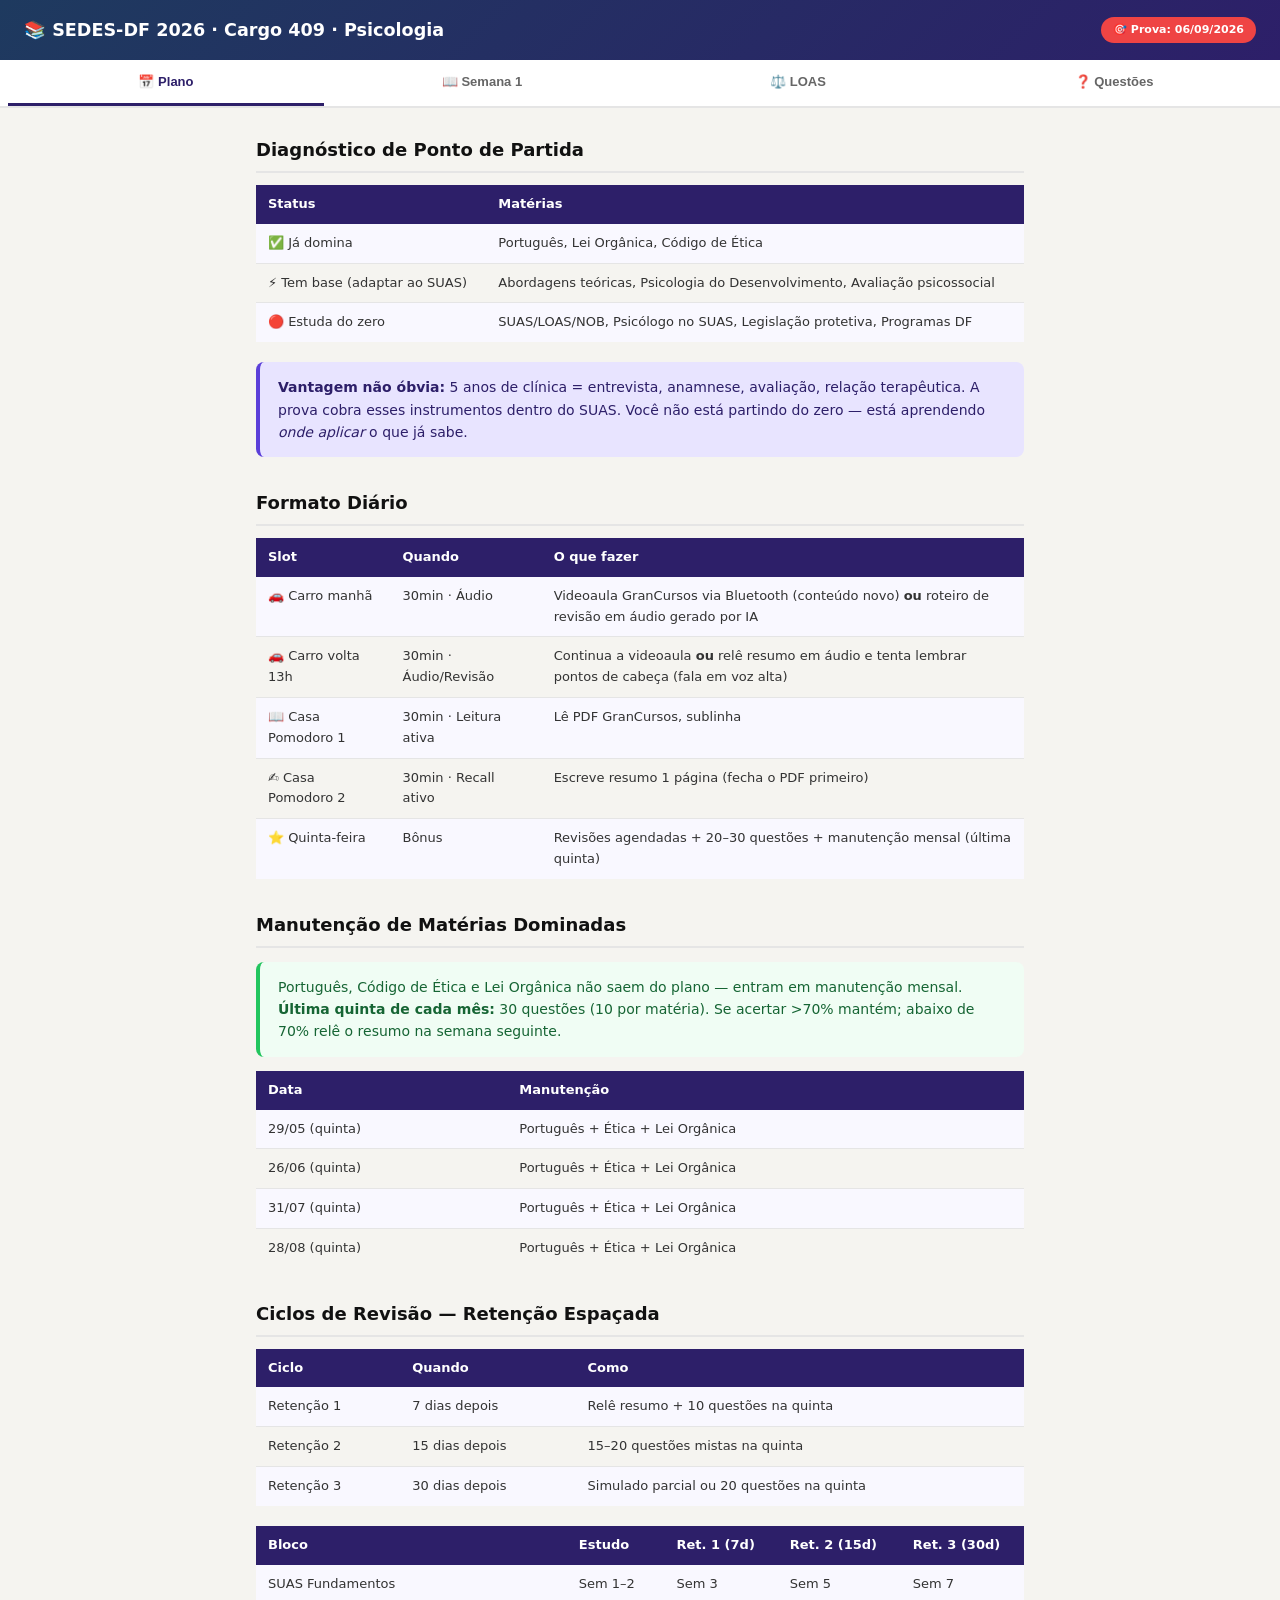
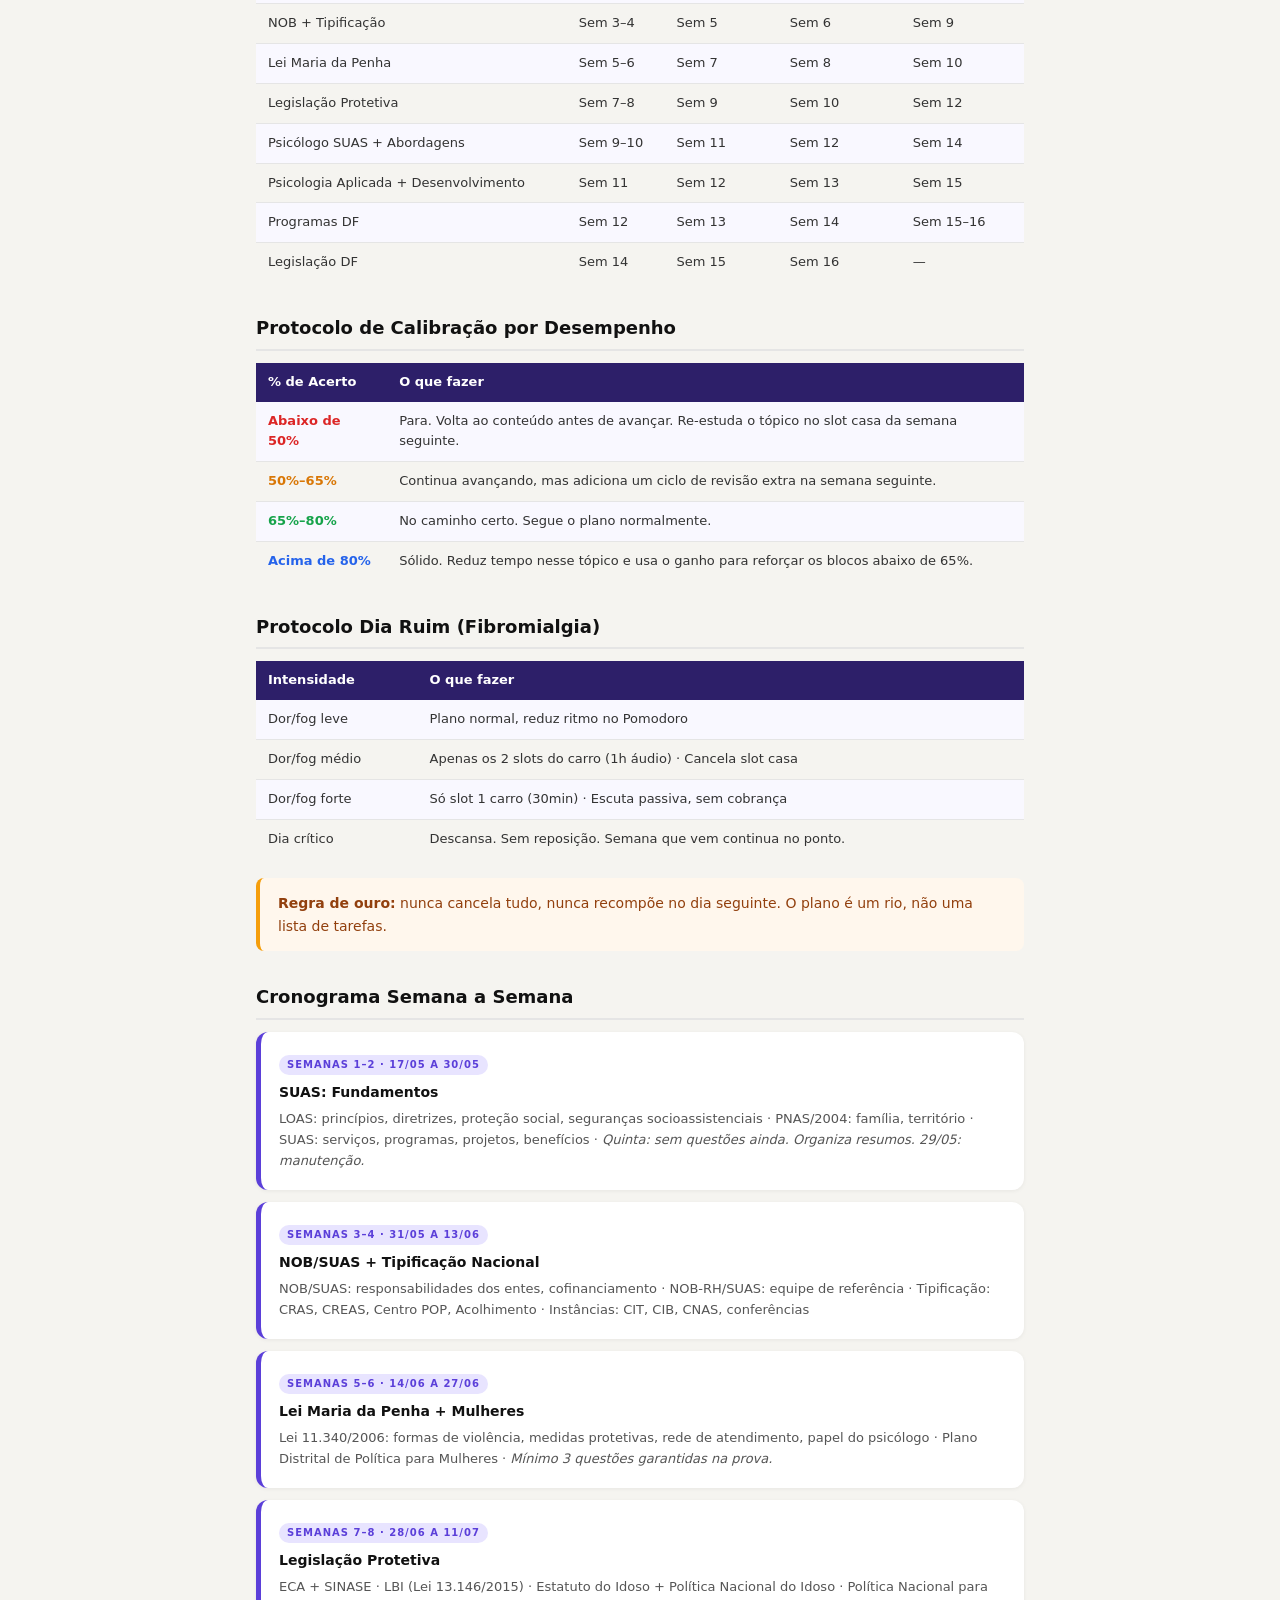
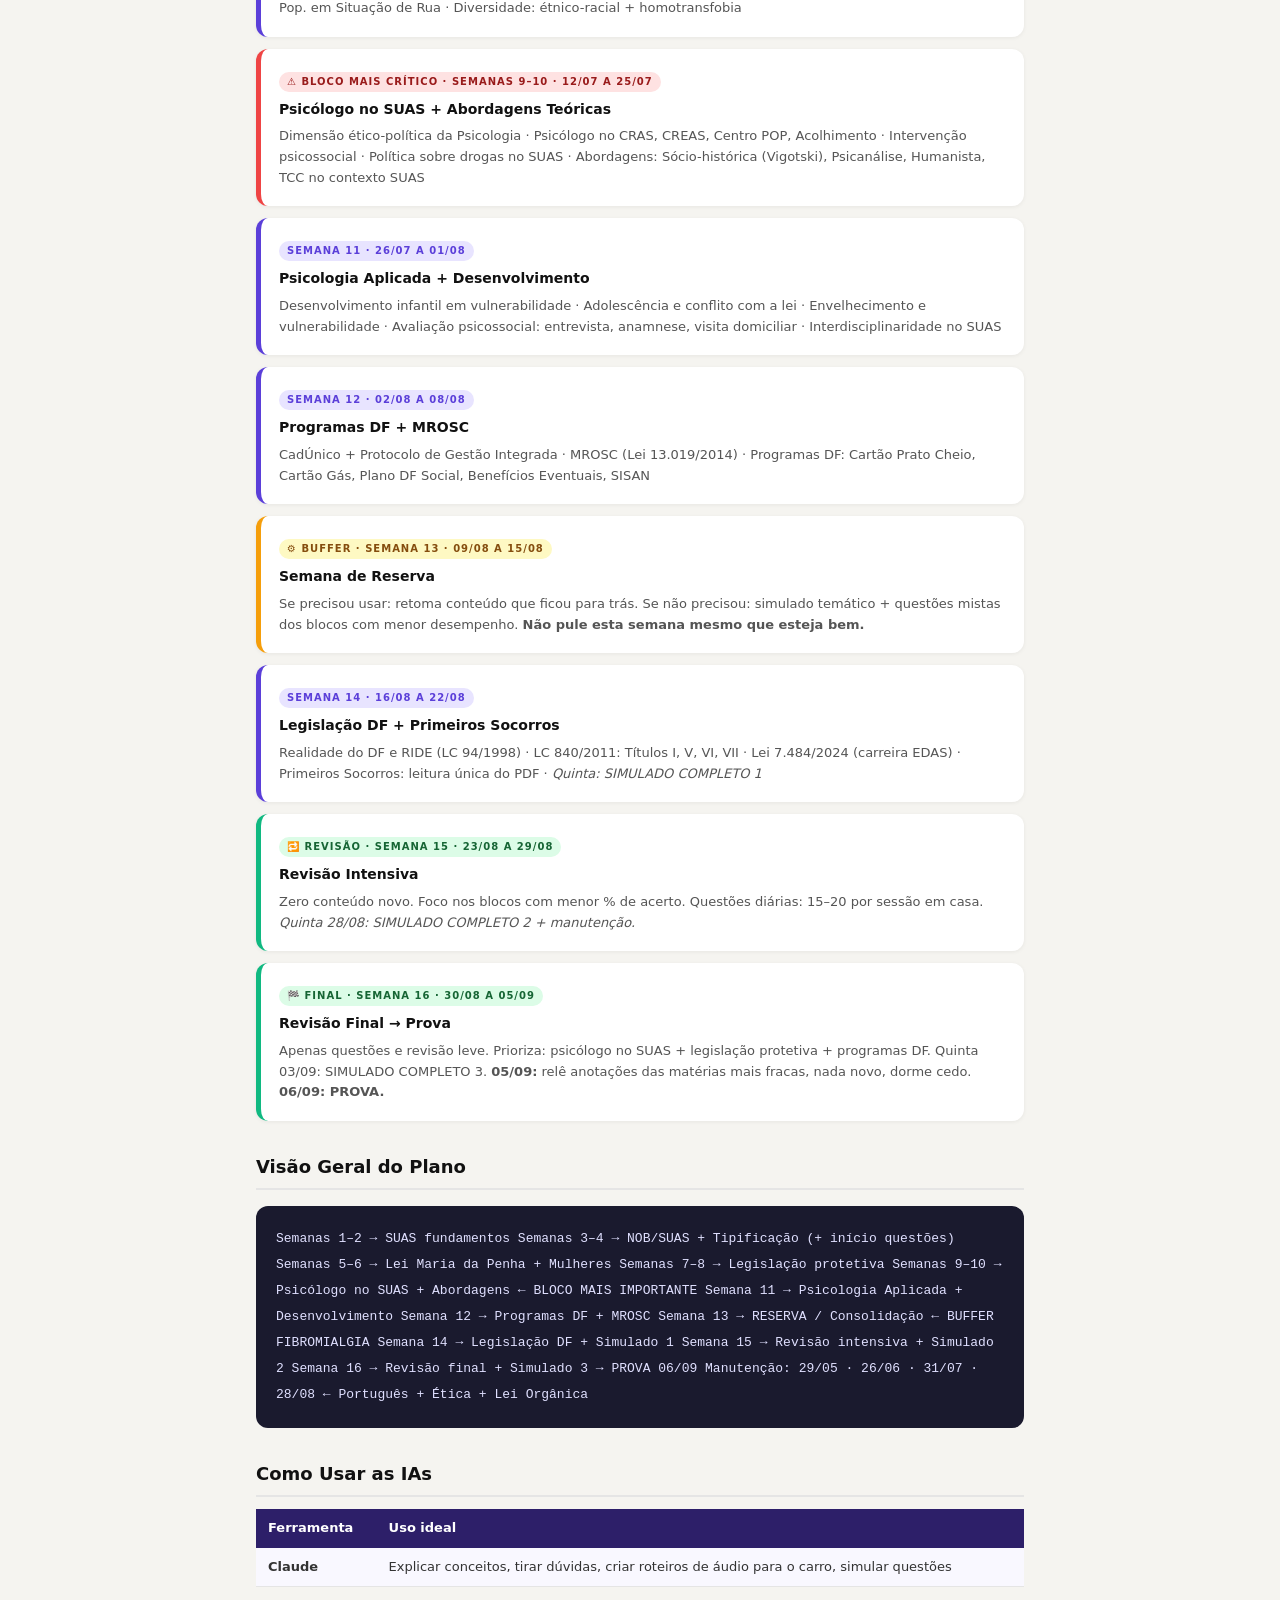
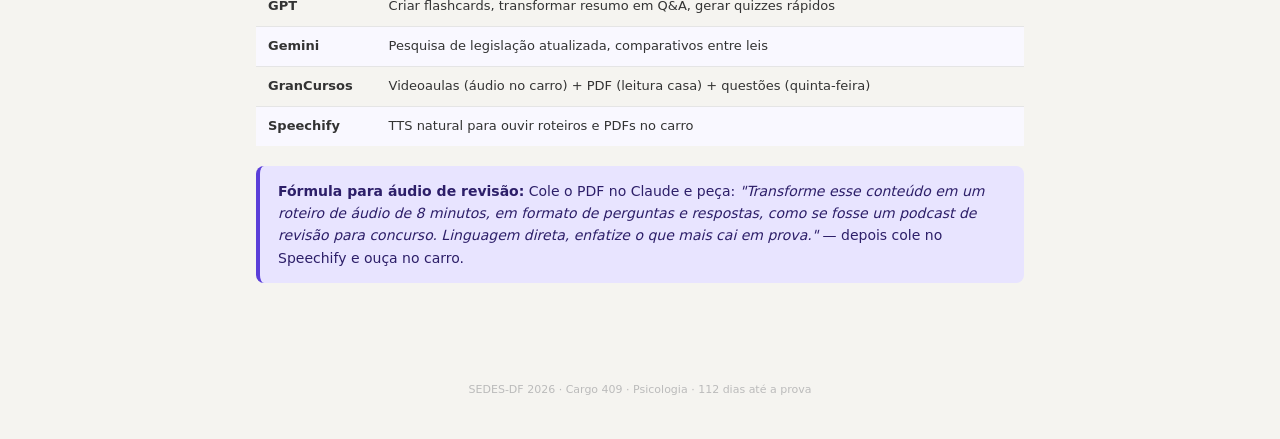
==== commit 59f49f54: "feat: aba Questoes com sessao guiada e revisao espacada Adiciona a 4a aba "Questoes" ao site SEDES-D" ====
--- a/index.html
+++ b/index.html
@@ -157,6 +157,95 @@
 
     footer{text-align:center;font-size:11px;color:#bbb;padding:24px 0 40px;background:#f5f4f0}
     .loas-wrap footer{background:#0f172a;color:#475569}
+
+    /* ===== QUESTÕES — LIGHT ===== */
+    .qz-wrap{max-width:780px;margin:0 auto;padding:20px 14px 80px}
+    .qz-h2{font-size:18px;font-weight:800;color:#111;margin:0 0 14px;padding-bottom:6px;border-bottom:2px solid #e5e5e5}
+    .qz-stats-mini{display:grid;grid-template-columns:repeat(4,1fr);gap:8px;margin-bottom:18px}
+    .qz-stat{background:#fff;border-radius:10px;padding:10px 8px;text-align:center;border-left:4px solid #5b3fd9;box-shadow:0 1px 3px rgba(0,0,0,.05)}
+    .qz-stat .v{font-size:18px;font-weight:800;color:#2d1f69;line-height:1.1}
+    .qz-stat .l{font-size:10px;color:#888;text-transform:uppercase;letter-spacing:.5px;margin-top:3px}
+    .qz-stat.warn{border-left-color:#f59e0b} .qz-stat.warn .v{color:#92400e}
+    .qz-stat.ok{border-left-color:#22c55e} .qz-stat.ok .v{color:#166534}
+    .qz-stat.bad{border-left-color:#ef4444} .qz-stat.bad .v{color:#991b1b}
+
+    .qz-section{background:#fff;border-radius:12px;padding:16px 18px;margin-bottom:14px;box-shadow:0 1px 3px rgba(0,0,0,.06)}
+    .qz-section h3{font-size:13px;font-weight:700;color:#666;text-transform:uppercase;letter-spacing:.5px;margin-bottom:10px}
+    .qz-chips{display:flex;flex-wrap:wrap;gap:6px}
+    .qz-chip{background:#f3f1ff;border:2px solid transparent;color:#5b3fd9;font-size:13px;font-weight:600;padding:7px 13px;border-radius:20px;cursor:pointer;transition:.15s;line-height:1.2}
+    .qz-chip:hover{background:#e8e4ff}
+    .qz-chip.on{background:#5b3fd9;color:#fff;border-color:#2d1f69}
+    .qz-chip small{display:block;font-size:9px;opacity:.7;font-weight:500;margin-top:1px}
+
+    .qz-select{width:100%;padding:10px 12px;border:1px solid #d1d5db;border-radius:8px;font-size:14px;background:#fff;color:#333}
+    .qz-start{display:block;width:100%;background:linear-gradient(135deg,#5b3fd9,#2d1f69);color:#fff;border:none;padding:14px;border-radius:10px;font-size:15px;font-weight:700;cursor:pointer;margin-top:8px;box-shadow:0 2px 6px rgba(91,63,217,.3)}
+    .qz-start:hover{transform:translateY(-1px);box-shadow:0 4px 12px rgba(91,63,217,.4)}
+    .qz-start:disabled{opacity:.5;cursor:not-allowed;transform:none}
+
+    .qz-loading{text-align:center;padding:40px 20px;color:#666}
+    .qz-loading .spin{display:inline-block;width:24px;height:24px;border:3px solid #e8e4ff;border-top-color:#5b3fd9;border-radius:50%;animation:qz-spin .8s linear infinite;margin-bottom:8px}
+    @keyframes qz-spin{to{transform:rotate(360deg)}}
+
+    /* Sessão */
+    .qz-progress{background:#fff;border-radius:12px;padding:12px 16px;margin-bottom:14px;display:flex;align-items:center;gap:12px;font-size:13px;flex-wrap:wrap;box-shadow:0 1px 3px rgba(0,0,0,.06)}
+    .qz-prog-bar{flex:1;min-width:120px;height:6px;background:#e5e5e5;border-radius:3px;overflow:hidden}
+    .qz-prog-fill{height:100%;background:linear-gradient(90deg,#5b3fd9,#8b5cf6);border-radius:3px;transition:width .3s}
+    .qz-prog-txt{font-weight:700;color:#2d1f69;font-size:13px}
+    .qz-disc-tag{background:#e8e4ff;color:#5b3fd9;font-size:10px;font-weight:700;padding:3px 9px;border-radius:10px;text-transform:uppercase;letter-spacing:.5px}
+
+    .qz-questao{background:#fff;border-radius:12px;padding:18px;margin-bottom:14px;box-shadow:0 1px 3px rgba(0,0,0,.06)}
+    .qz-meta{display:flex;gap:8px;font-size:11px;color:#888;margin-bottom:10px;flex-wrap:wrap}
+    .qz-meta span{background:#f3f4f6;padding:2px 8px;border-radius:10px}
+    .qz-texto-base{background:#f9f8ff;border-left:3px solid #a78bfa;padding:10px 14px;border-radius:6px;font-size:13px;color:#555;margin-bottom:12px;white-space:pre-wrap;max-height:220px;overflow-y:auto}
+    .qz-enunciado{font-size:15px;color:#111;line-height:1.6;margin-bottom:16px;white-space:pre-wrap;font-weight:500}
+
+    .qz-alts{display:flex;flex-direction:column;gap:8px}
+    .qz-alt{display:flex;gap:10px;align-items:flex-start;background:#f9f9fb;border:2px solid #e5e5e5;border-radius:10px;padding:12px 14px;cursor:pointer;transition:.15s;text-align:left;font-family:inherit;font-size:14px;color:#333;line-height:1.5}
+    .qz-alt:hover:not(:disabled){background:#f3f1ff;border-color:#a78bfa}
+    .qz-alt:disabled{cursor:default}
+    .qz-alt-letra{flex-shrink:0;width:26px;height:26px;border-radius:50%;background:#e5e5e5;color:#666;font-weight:700;font-size:13px;display:flex;align-items:center;justify-content:center}
+    .qz-alt-txt{flex:1;white-space:pre-wrap}
+    .qz-alt.correta{background:#f0fdf4;border-color:#22c55e}
+    .qz-alt.correta .qz-alt-letra{background:#22c55e;color:#fff}
+    .qz-alt.errada{background:#fef2f2;border-color:#ef4444}
+    .qz-alt.errada .qz-alt-letra{background:#ef4444;color:#fff}
+    .qz-alt.escolhida{box-shadow:0 0 0 3px rgba(91,63,217,.15)}
+
+    .qz-feedback{margin-top:14px;padding:12px 14px;border-radius:10px;font-size:14px;font-weight:600;display:none}
+    .qz-feedback.show{display:block}
+    .qz-feedback.ok{background:#f0fdf4;color:#166534;border-left:4px solid #22c55e}
+    .qz-feedback.bad{background:#fef2f2;color:#991b1b;border-left:4px solid #ef4444}
+
+    .qz-actions{display:flex;gap:8px;margin-top:14px}
+    .qz-btn{flex:1;padding:12px;border-radius:10px;font-size:14px;font-weight:700;cursor:pointer;border:none;transition:.15s}
+    .qz-btn-prim{background:#5b3fd9;color:#fff}
+    .qz-btn-prim:hover{background:#4a31b8}
+    .qz-btn-sec{background:#f3f4f6;color:#374151}
+    .qz-btn-sec:hover{background:#e5e7eb}
+
+    /* Resultado */
+    .qz-result-hero{background:linear-gradient(135deg,#5b3fd9,#2d1f69);color:#fff;border-radius:14px;padding:24px;text-align:center;margin-bottom:14px}
+    .qz-result-hero .big{font-size:42px;font-weight:800;line-height:1}
+    .qz-result-hero .pct{font-size:22px;font-weight:700;opacity:.9;margin-top:4px}
+    .qz-result-hero .label{font-size:12px;opacity:.8;margin-top:6px;text-transform:uppercase;letter-spacing:1px}
+    .qz-result-list{background:#fff;border-radius:12px;padding:14px 16px;margin-bottom:14px;box-shadow:0 1px 3px rgba(0,0,0,.06)}
+    .qz-result-list h3{font-size:13px;font-weight:700;color:#666;text-transform:uppercase;letter-spacing:.5px;margin-bottom:10px}
+    .qz-rev-item{display:flex;gap:10px;align-items:flex-start;padding:10px 0;border-bottom:1px solid #f0f0f0;font-size:13px}
+    .qz-rev-item:last-child{border-bottom:none}
+    .qz-rev-mark{flex-shrink:0;width:22px;height:22px;border-radius:50%;display:flex;align-items:center;justify-content:center;font-size:12px;font-weight:700}
+    .qz-rev-mark.ok{background:#22c55e;color:#fff}
+    .qz-rev-mark.bad{background:#ef4444;color:#fff}
+    .qz-rev-text{flex:1;color:#444;line-height:1.4}
+    .qz-rev-text small{display:block;color:#999;font-size:11px;margin-top:2px}
+
+    .qz-empty{text-align:center;padding:32px 16px;color:#888}
+    .qz-empty h3{color:#444;margin-bottom:8px}
+    .qz-error{background:#fef2f2;border-left:4px solid #ef4444;color:#991b1b;padding:14px;border-radius:8px;font-size:13px;margin-bottom:14px}
+
+    @media (max-width:520px){
+      .qz-stats-mini{grid-template-columns:repeat(2,1fr)}
+      .qz-result-hero .big{font-size:36px}
+    }
   </style>
 </head>
 <body>
@@ -169,9 +258,10 @@
 
 <!-- ===== MAIN NAV ===== -->
 <nav class="main-nav">
-  <button class="main-tab active" onclick="showMain('plano')">📅 Plano Geral</button>
+  <button class="main-tab active" onclick="showMain('plano')">📅 Plano</button>
   <button class="main-tab" onclick="showMain('semana1')">📖 Semana 1</button>
-  <button class="main-tab" onclick="showMain('loas')">⚖️ LOAS Quadrix</button>
+  <button class="main-tab" onclick="showMain('loas')">⚖️ LOAS</button>
+  <button class="main-tab" onclick="showMain('questoes')">❓ Questões</button>
 </nav>
 
 <!-- ══════════════════════════════════════════════════════════
@@ -818,15 +908,127 @@
 </div>
 </section>
 
+<!-- ══════════════════════════════════════════════════════════
+     TAB 4: QUESTÕES
+══════════════════════════════════════════════════════════ -->
+<section id="tab-questoes" class="tab-section">
+<div class="qz-wrap">
+
+  <!-- TELA: SETUP -->
+  <div id="qz-screen-setup">
+    <h2 class="qz-h2">Sessão de Questões</h2>
+
+    <div class="qz-stats-mini" id="qz-stats-mini">
+      <div class="qz-stat"><div class="v" id="qz-st-total">—</div><div class="l">Banco</div></div>
+      <div class="qz-stat ok"><div class="v" id="qz-st-feitas">—</div><div class="l">Respondidas</div></div>
+      <div class="qz-stat warn"><div class="v" id="qz-st-devidas">—</div><div class="l">Pra revisar</div></div>
+      <div class="qz-stat"><div class="v" id="qz-st-acerto">—</div><div class="l">% Acerto</div></div>
+    </div>
+
+    <div id="qz-error-box" class="qz-error" hidden>
+      <strong>Não consegui carregar o banco de questões.</strong>
+      O arquivo <code>questoes-data.js</code> precisa estar na mesma pasta que este HTML.
+    </div>
+
+    <div id="qz-loading-box" class="qz-loading">
+      <div class="spin"></div>
+      <div>Carregando 2.547 questões...</div>
+    </div>
+
+    <div id="qz-setup-form" hidden>
+      <div class="qz-section">
+        <h3>📚 Disciplina</h3>
+        <div class="qz-chips" id="qz-disc-chips"></div>
+      </div>
+
+      <div class="qz-section">
+        <h3>🎯 Quantidade</h3>
+        <div class="qz-chips" id="qz-qtd-chips">
+          <button class="qz-chip" data-qtd="5">5 <small>carro</small></button>
+          <button class="qz-chip on" data-qtd="10">10 <small>sessão</small></button>
+          <button class="qz-chip" data-qtd="20">20 <small>bloco</small></button>
+          <button class="qz-chip" data-qtd="30">30 <small>longo</small></button>
+        </div>
+      </div>
+
+      <div class="qz-section">
+        <h3>🔁 Modo</h3>
+        <div class="qz-chips" id="qz-modo-chips">
+          <button class="qz-chip on" data-modo="mista">Mista <small>revisão + nova</small></button>
+          <button class="qz-chip" data-modo="nova">Só novas</button>
+          <button class="qz-chip" data-modo="revisao">Só revisão</button>
+          <button class="qz-chip" data-modo="erradas">Só erradas</button>
+        </div>
+      </div>
+
+      <div class="qz-section">
+        <h3>🏷️ Assunto (opcional)</h3>
+        <select class="qz-select" id="qz-assunto-sel"><option value="">Todos os assuntos</option></select>
+      </div>
+
+      <button class="qz-start" id="qz-btn-start" onclick="qzStart()">▶️ Começar Sessão</button>
+    </div>
+  </div>
+
+  <!-- TELA: SESSÃO -->
+  <div id="qz-screen-session" hidden>
+    <div class="qz-progress">
+      <span class="qz-prog-txt" id="qz-prog-txt">1/10</span>
+      <div class="qz-prog-bar"><div class="qz-prog-fill" id="qz-prog-fill" style="width:10%"></div></div>
+      <span class="qz-disc-tag" id="qz-prog-disc">—</span>
+    </div>
+    <div class="qz-questao" id="qz-questao-card"></div>
+    <div class="qz-actions">
+      <button class="qz-btn qz-btn-sec" onclick="qzAbandonar()">⏹️ Encerrar</button>
+      <button class="qz-btn qz-btn-prim" id="qz-btn-prox" onclick="qzProxima()" hidden>Próxima →</button>
+    </div>
+  </div>
+
+  <!-- TELA: RESULTADO -->
+  <div id="qz-screen-result" hidden>
+    <div class="qz-result-hero">
+      <div class="big" id="qz-res-fracao">0/0</div>
+      <div class="pct" id="qz-res-pct">0%</div>
+      <div class="label" id="qz-res-msg">Resultado da sessão</div>
+    </div>
+
+    <div class="qz-result-list">
+      <h3>📌 Próximas revisões agendadas</h3>
+      <div id="qz-res-revisoes" style="font-size:13px;color:#555;line-height:1.6"></div>
+    </div>
+
+    <div class="qz-result-list" id="qz-res-erradas-box" hidden>
+      <h3>❌ Questões erradas (já marcadas pra revisão amanhã)</h3>
+      <div id="qz-res-erradas"></div>
+    </div>
+
+    <div class="qz-actions">
+      <button class="qz-btn qz-btn-sec" onclick="qzVoltarSetup()">⚙️ Nova config</button>
+      <button class="qz-btn qz-btn-prim" onclick="qzNovaSessao()">🔁 Outra sessão</button>
+    </div>
+  </div>
+
+</div><!-- /qz-wrap -->
+</section>
+
 <footer>SEDES-DF 2026 · Cargo 409 · Psicologia · 112 dias até a prova</footer>
 
+<script src="questoes-data.js" onerror="window.__QZ_LOAD_ERR=true"></script>
 <script>
   function showMain(tab) {
     document.querySelectorAll('.tab-section').forEach(s => s.classList.remove('active'));
     document.querySelectorAll('.main-tab').forEach(b => b.classList.remove('active'));
     document.getElementById('tab-' + tab).classList.add('active');
-    event.currentTarget.classList.add('active');
+    // Marca a tab ativa: usa currentTarget se houver evento; senão localiza pelo onclick
+    if (typeof event !== 'undefined' && event && event.currentTarget) {
+      event.currentTarget.classList.add('active');
+    } else {
+      const btn = Array.from(document.querySelectorAll('.main-tab'))
+        .find(b => (b.getAttribute('onclick') || '').includes(`showMain('${tab}')`));
+      if (btn) btn.classList.add('active');
+    }
     window.scrollTo({top: 0, behavior: 'smooth'});
+    if (tab === 'questoes') qzInit();
   }
 
   function showDay(n) {
@@ -853,6 +1055,372 @@
   function toggleCheck(el) {
     el.classList.toggle('checked');
   }
+
+  /* ═══════════════════════════════════════════════════════════
+     SISTEMA DE QUESTÕES — Sessão guiada + revisão espaçada
+     ═══════════════════════════════════════════════════════════ */
+  const QZ = {
+    inited: false,
+    data: null,
+    hist: {},
+    filtros: { disc: 'psicologia', qtd: 10, modo: 'mista', assunto: '' },
+    fila: [], idx: 0, acertos: 0, startTs: 0, respostas: [],
+  };
+  const HIST_KEY = 'sedes_q_hist_v1';
+  const SESS_KEY = 'sedes_q_sessions_v1';
+  const DIA = 86400000;
+  const INTERV = [1, 3, 7, 14, 30, 60, 120]; // dias por nível de acerto consecutivo
+
+  function qzInit() {
+    if (QZ.inited) { qzVoltarSetup(); qzAtualizarStats(); return; }
+    QZ.inited = true;
+
+    if (window.__QZ_LOAD_ERR || !window.QZ_DATA) {
+      document.getElementById('qz-loading-box').hidden = true;
+      document.getElementById('qz-error-box').hidden = false;
+      return;
+    }
+    QZ.data = window.QZ_DATA;
+    try { QZ.hist = JSON.parse(localStorage.getItem(HIST_KEY) || '{}'); } catch(e) { QZ.hist = {}; }
+
+    document.getElementById('qz-loading-box').hidden = true;
+    document.getElementById('qz-setup-form').hidden = false;
+    qzMontarDisciplinasChips();
+    qzMontarAssuntoSelect();
+    qzWireChips();
+    qzAtualizarStats();
+  }
+
+  function qzMontarDisciplinasChips() {
+    const box = document.getElementById('qz-disc-chips');
+    const discs = QZ.data.meta.disciplinas;
+    const labels = {
+      psicologia: '🧠 Psicologia',
+      servico_social: '🤝 SUAS/LOAS',
+      direito_constitucional: '📜 Const.',
+      portugues: '✍️ Português',
+    };
+    const order = ['psicologia','servico_social','direito_constitucional','portugues'];
+    let html = '';
+    for (const slug of order) {
+      const d = discs[slug];
+      if (!d || !d.com_gabarito) continue;
+      const on = QZ.filtros.disc === slug ? 'on' : '';
+      html += `<button class="qz-chip ${on}" data-disc="${slug}">${labels[slug]} <small>${d.com_gabarito}</small></button>`;
+    }
+    html += `<button class="qz-chip" data-disc="mix">🎲 Misto <small>todas</small></button>`;
+    box.innerHTML = html;
+  }
+
+  function qzMontarAssuntoSelect() {
+    const sel = document.getElementById('qz-assunto-sel');
+    const disc = QZ.filtros.disc;
+    const set = new Set();
+    for (const q of QZ.data.questoes) {
+      if (disc !== 'mix' && q.d !== disc) continue;
+      for (const a of (q.a || [])) set.add(a);
+    }
+    const arr = Array.from(set).sort((a, b) => a.localeCompare(b, 'pt'));
+    sel.innerHTML = '<option value="">Todos os assuntos</option>' +
+      arr.map(a => `<option value="${a.replace(/"/g,'&quot;')}">${a}</option>`).join('');
+    sel.value = '';
+    QZ.filtros.assunto = '';
+    sel.onchange = () => { QZ.filtros.assunto = sel.value; qzAtualizarStats(); };
+  }
+
+  function qzWireChips() {
+    document.getElementById('qz-disc-chips').onclick = (ev) => {
+      const btn = ev.target.closest('.qz-chip'); if (!btn) return;
+      document.querySelectorAll('#qz-disc-chips .qz-chip').forEach(c => c.classList.remove('on'));
+      btn.classList.add('on');
+      QZ.filtros.disc = btn.dataset.disc;
+      qzMontarAssuntoSelect();
+      qzAtualizarStats();
+    };
+    document.getElementById('qz-qtd-chips').onclick = (ev) => {
+      const btn = ev.target.closest('.qz-chip'); if (!btn) return;
+      document.querySelectorAll('#qz-qtd-chips .qz-chip').forEach(c => c.classList.remove('on'));
+      btn.classList.add('on');
+      QZ.filtros.qtd = parseInt(btn.dataset.qtd, 10);
+    };
+    document.getElementById('qz-modo-chips').onclick = (ev) => {
+      const btn = ev.target.closest('.qz-chip'); if (!btn) return;
+      document.querySelectorAll('#qz-modo-chips .qz-chip').forEach(c => c.classList.remove('on'));
+      btn.classList.add('on');
+      QZ.filtros.modo = btn.dataset.modo;
+      qzAtualizarStats();
+    };
+  }
+
+  function qzPool() {
+    return QZ.data.questoes.filter(q => {
+      if (QZ.filtros.disc !== 'mix' && q.d !== QZ.filtros.disc) return false;
+      if (QZ.filtros.assunto && !(q.a || []).includes(QZ.filtros.assunto)) return false;
+      return true;
+    });
+  }
+
+  function qzAtualizarStats() {
+    const pool = qzPool();
+    const now = Date.now();
+    let feitas = 0, acertos = 0, devidas = 0, erradas = 0;
+    for (const q of pool) {
+      const h = QZ.hist[q.id];
+      if (!h) continue;
+      const total = (h.ac || 0) + (h.er || 0);
+      if (total > 0) { feitas++; acertos += (h.ac || 0); }
+      if (h.prox && h.prox <= now) devidas++;
+      if ((h.streak || 0) === 0 && (h.er || 0) > 0) erradas++;
+    }
+    const tot = pool.reduce((s, q) => s + ((QZ.hist[q.id]?.ac || 0) + (QZ.hist[q.id]?.er || 0)), 0);
+    document.getElementById('qz-st-total').textContent = pool.length.toLocaleString('pt-BR');
+    document.getElementById('qz-st-feitas').textContent = feitas;
+    document.getElementById('qz-st-devidas').textContent = devidas;
+    document.getElementById('qz-st-acerto').textContent = tot > 0 ? Math.round(100 * acertos / tot) + '%' : '—';
+
+    const btn = document.getElementById('qz-btn-start');
+    const disponivel = qzMontarFilaPreview().length;
+    btn.disabled = disponivel === 0;
+    btn.textContent = disponivel === 0
+      ? '⚠️ Sem questões pra este filtro'
+      : `▶️ Começar (${Math.min(QZ.filtros.qtd, disponivel)} questões)`;
+  }
+
+  function qzMontarFilaPreview() {
+    const pool = qzPool();
+    const now = Date.now();
+    if (QZ.filtros.modo === 'revisao') {
+      return pool.filter(q => { const h = QZ.hist[q.id]; return h && h.prox && h.prox <= now; });
+    }
+    if (QZ.filtros.modo === 'erradas') {
+      return pool.filter(q => { const h = QZ.hist[q.id]; return h && (h.streak || 0) === 0 && (h.er || 0) > 0; });
+    }
+    if (QZ.filtros.modo === 'nova') {
+      return pool.filter(q => !QZ.hist[q.id]);
+    }
+    return pool; // mista
+  }
+
+  function qzShuffle(arr) {
+    const a = arr.slice();
+    for (let i = a.length - 1; i > 0; i--) {
+      const j = Math.floor(Math.random() * (i + 1));
+      [a[i], a[j]] = [a[j], a[i]];
+    }
+    return a;
+  }
+
+  function qzStart() {
+    const pool = qzPool();
+    const now = Date.now();
+    const devidas = pool.filter(q => { const h = QZ.hist[q.id]; return h && h.prox && h.prox <= now; });
+    const erradas = pool.filter(q => { const h = QZ.hist[q.id]; return h && (h.streak || 0) === 0 && (h.er || 0) > 0; });
+    const novas   = pool.filter(q => !QZ.hist[q.id]);
+    let fila = [];
+    const N = QZ.filtros.qtd;
+    if (QZ.filtros.modo === 'revisao') {
+      fila = qzShuffle(devidas).slice(0, N);
+    } else if (QZ.filtros.modo === 'erradas') {
+      fila = qzShuffle(erradas).slice(0, N);
+    } else if (QZ.filtros.modo === 'nova') {
+      fila = qzShuffle(novas).slice(0, N);
+    } else { // mista: metade revisão, metade nova; se não tem revisão, completa com nova; se não tem nova, completa com revisão
+      const halfRev = Math.ceil(N / 2);
+      const partRev = qzShuffle(devidas).slice(0, halfRev);
+      const sobra   = N - partRev.length;
+      const partNov = qzShuffle(novas).slice(0, sobra);
+      fila = [...partRev, ...partNov];
+      if (fila.length < N) {
+        // completa com revisões adicionais
+        const extra = qzShuffle(devidas).slice(halfRev, halfRev + (N - fila.length));
+        fila = [...fila, ...extra];
+      }
+      if (fila.length < N) {
+        // completa com já vistas (não devidas ainda) se sobrar espaço
+        const jaVistasNaoDevidas = pool.filter(q => {
+          const h = QZ.hist[q.id];
+          return h && (!h.prox || h.prox > now);
+        });
+        fila = [...fila, ...qzShuffle(jaVistasNaoDevidas).slice(0, N - fila.length)];
+      }
+    }
+    if (!fila.length) { alert('Sem questões disponíveis para este filtro.'); return; }
+    QZ.fila = qzShuffle(fila);
+    QZ.idx = 0; QZ.acertos = 0; QZ.respostas = []; QZ.startTs = Date.now();
+    qzMostrarTela('session');
+    qzRenderQuestao();
+  }
+
+  function qzMostrarTela(tela) {
+    document.getElementById('qz-screen-setup').hidden   = (tela !== 'setup');
+    document.getElementById('qz-screen-session').hidden = (tela !== 'session');
+    document.getElementById('qz-screen-result').hidden  = (tela !== 'result');
+    window.scrollTo({top: 0, behavior: 'smooth'});
+  }
+
+  function qzVoltarSetup()  { qzMostrarTela('setup');  qzAtualizarStats(); }
+  function qzNovaSessao()   { qzStart(); }
+
+  function qzAbandonar() {
+    if (QZ.respostas.length === 0) { qzVoltarSetup(); return; }
+    if (confirm('Encerrar sessão? As respostas já dadas serão salvas.')) {
+      qzFinalizar();
+    }
+  }
+
+  const ESC = (s) => String(s||'').replace(/[&<>"']/g, c => ({'&':'&amp;','<':'&lt;','>':'&gt;','"':'&quot;',"'":'&#39;'}[c]));
+  const NOMES_DISC = {
+    psicologia: 'Psicologia',
+    servico_social: 'SUAS/LOAS',
+    direito_constitucional: 'Const.',
+    portugues: 'Português',
+  };
+
+  function qzRenderQuestao() {
+    const q = QZ.fila[QZ.idx];
+    const n = QZ.idx + 1, tot = QZ.fila.length;
+    document.getElementById('qz-prog-txt').textContent  = `${n}/${tot}`;
+    document.getElementById('qz-prog-fill').style.width = (100 * n / tot) + '%';
+    document.getElementById('qz-prog-disc').textContent = NOMES_DISC[q.d] || q.d;
+
+    const card = document.getElementById('qz-questao-card');
+    const assuntos = (q.a || []).slice(0, 2).map(ESC).join(' · ');
+    const metaHTML = `
+      <div class="qz-meta">
+        <span>Q${q.id}</span>
+        ${q.ano ? `<span>${ESC(q.ano)}</span>` : ''}
+        ${q.org ? `<span>${ESC(q.org)}</span>` : ''}
+        ${assuntos ? `<span>${assuntos}</span>` : ''}
+      </div>`;
+    const textoBaseHTML = q.t ? `<div class="qz-texto-base">${ESC(q.t)}</div>` : '';
+    const altsHTML = ['A','B','C','D','E']
+      .filter(L => q.alt[L] !== undefined)
+      .map(L => `<button class="qz-alt" data-letra="${L}" onclick="qzResponder('${L}')">
+        <span class="qz-alt-letra">${L}</span>
+        <span class="qz-alt-txt">${ESC(q.alt[L])}</span>
+      </button>`).join('');
+
+    card.innerHTML = `
+      ${metaHTML}
+      ${textoBaseHTML}
+      <div class="qz-enunciado">${ESC(q.e)}</div>
+      <div class="qz-alts">${altsHTML}</div>
+      <div class="qz-feedback" id="qz-feedback"></div>
+    `;
+    document.getElementById('qz-btn-prox').hidden = true;
+  }
+
+  function qzAtualizaHist(qid, correto) {
+    const now = Date.now();
+    const h = QZ.hist[qid] || { ac:0, er:0, streak:0, ult:0, prox:0 };
+    h.ult = now;
+    if (correto) {
+      h.ac = (h.ac || 0) + 1;
+      h.streak = (h.streak || 0) + 1;
+      const i = Math.min(h.streak, INTERV.length) - 1;
+      h.prox = now + INTERV[i] * DIA;
+    } else {
+      h.er = (h.er || 0) + 1;
+      h.streak = 0;
+      h.prox = now + 1 * DIA;
+    }
+    QZ.hist[qid] = h;
+    try { localStorage.setItem(HIST_KEY, JSON.stringify(QZ.hist)); } catch(e) {}
+    return h;
+  }
+
+  function qzResponder(letra) {
+    const q = QZ.fila[QZ.idx];
+    const correto = (letra === q.g);
+    if (correto) QZ.acertos++;
+    QZ.respostas.push({ qid: q.id, escolha: letra, correta: correto, ts: Date.now(), d: q.d });
+    const h = qzAtualizaHist(q.id, correto);
+
+    document.querySelectorAll('#qz-questao-card .qz-alt').forEach(btn => {
+      btn.disabled = true;
+      const L = btn.dataset.letra;
+      if (L === q.g) btn.classList.add('correta');
+      if (L === letra && letra !== q.g) btn.classList.add('errada');
+      if (L === letra) btn.classList.add('escolhida');
+    });
+
+    const fb = document.getElementById('qz-feedback');
+    if (correto) {
+      const dias = INTERV[Math.min(h.streak, INTERV.length) - 1];
+      fb.className = 'qz-feedback show ok';
+      fb.textContent = `✓ Correta! Próxima revisão desta questão em ${dias} ${dias===1?'dia':'dias'}.`;
+    } else {
+      fb.className = 'qz-feedback show bad';
+      fb.textContent = `✗ Errada. Gabarito: ${q.g}. Volta amanhã pra revisar.`;
+    }
+    document.getElementById('qz-btn-prox').hidden = false;
+    document.getElementById('qz-btn-prox').textContent = (QZ.idx + 1 >= QZ.fila.length) ? '🏁 Ver resultado' : 'Próxima →';
+  }
+
+  function qzProxima() {
+    if (QZ.idx + 1 >= QZ.fila.length) { qzFinalizar(); return; }
+    QZ.idx++;
+    qzRenderQuestao();
+  }
+
+  function qzFinalizar() {
+    // salva sessão
+    try {
+      const sess = JSON.parse(localStorage.getItem(SESS_KEY) || '[]');
+      sess.push({
+        ts: Date.now(), disc: QZ.filtros.disc, modo: QZ.filtros.modo,
+        total: QZ.respostas.length, acertos: QZ.acertos,
+        ids: QZ.respostas.map(r => r.qid),
+      });
+      localStorage.setItem(SESS_KEY, JSON.stringify(sess.slice(-100)));
+    } catch(e) {}
+
+    const tot = QZ.respostas.length;
+    const pct = tot > 0 ? Math.round(100 * QZ.acertos / tot) : 0;
+    document.getElementById('qz-res-fracao').textContent = `${QZ.acertos}/${tot}`;
+    document.getElementById('qz-res-pct').textContent = `${pct}%`;
+    let msg = 'Resultado da sessão';
+    if (pct >= 80) msg = '🔥 Sólido — segue o plano';
+    else if (pct >= 65) msg = '✅ No caminho certo';
+    else if (pct >= 50) msg = '⚠️ Adicione uma revisão extra';
+    else if (tot > 0)   msg = '🛑 Volta ao conteúdo antes de avançar';
+    document.getElementById('qz-res-msg').textContent = msg;
+
+    // contagem próximas revisões (em 1d, 3d, 7d, 14d+)
+    const buckets = { '1 dia': 0, '3 dias': 0, '7 dias': 0, '14+ dias': 0 };
+    for (const r of QZ.respostas) {
+      const h = QZ.hist[r.qid]; if (!h?.prox) continue;
+      const d = Math.round((h.prox - Date.now()) / DIA);
+      if (d <= 1) buckets['1 dia']++;
+      else if (d <= 3) buckets['3 dias']++;
+      else if (d <= 7) buckets['7 dias']++;
+      else buckets['14+ dias']++;
+    }
+    document.getElementById('qz-res-revisoes').innerHTML = Object.entries(buckets)
+      .map(([k, v]) => `<div>• <strong>${v}</strong> ${v===1?'questão':'questões'} em ${k}</div>`).join('');
+
+    // lista de erradas
+    const erradas = QZ.respostas.filter(r => !r.correta);
+    const box = document.getElementById('qz-res-erradas-box');
+    if (erradas.length) {
+      box.hidden = false;
+      const lista = document.getElementById('qz-res-erradas');
+      lista.innerHTML = erradas.map(r => {
+        const q = QZ.fila.find(x => x.id === r.qid);
+        const enunc = (q?.e || '').slice(0, 110).replace(/\n/g, ' ');
+        return `<div class="qz-rev-item">
+          <div class="qz-rev-mark bad">✗</div>
+          <div class="qz-rev-text">${ESC(enunc)}${q?.e.length>110?'…':''}
+            <small>Q${q?.id} · sua resposta: ${r.escolha} · gabarito: ${q?.g}</small>
+          </div>
+        </div>`;
+      }).join('');
+    } else {
+      box.hidden = true;
+    }
+
+    qzMostrarTela('result');
+  }
 </script>
 </body>
 </html>
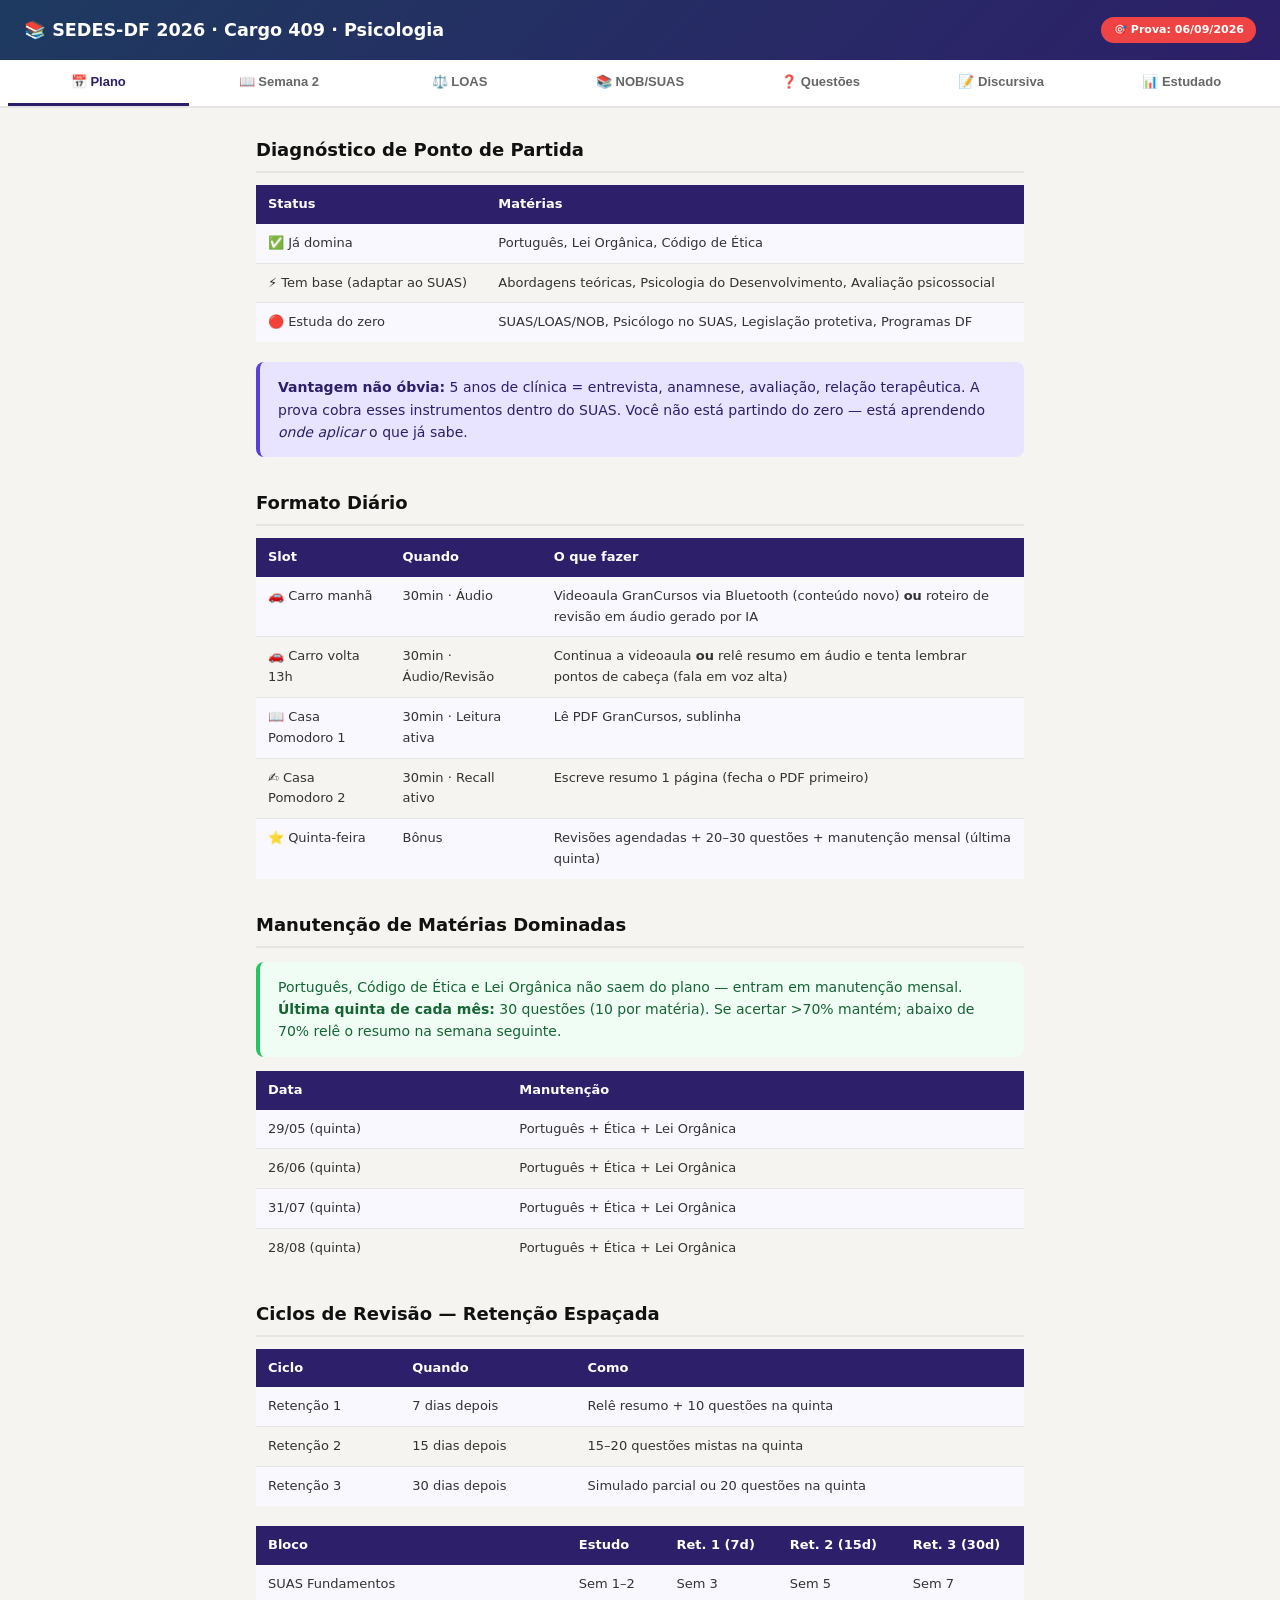
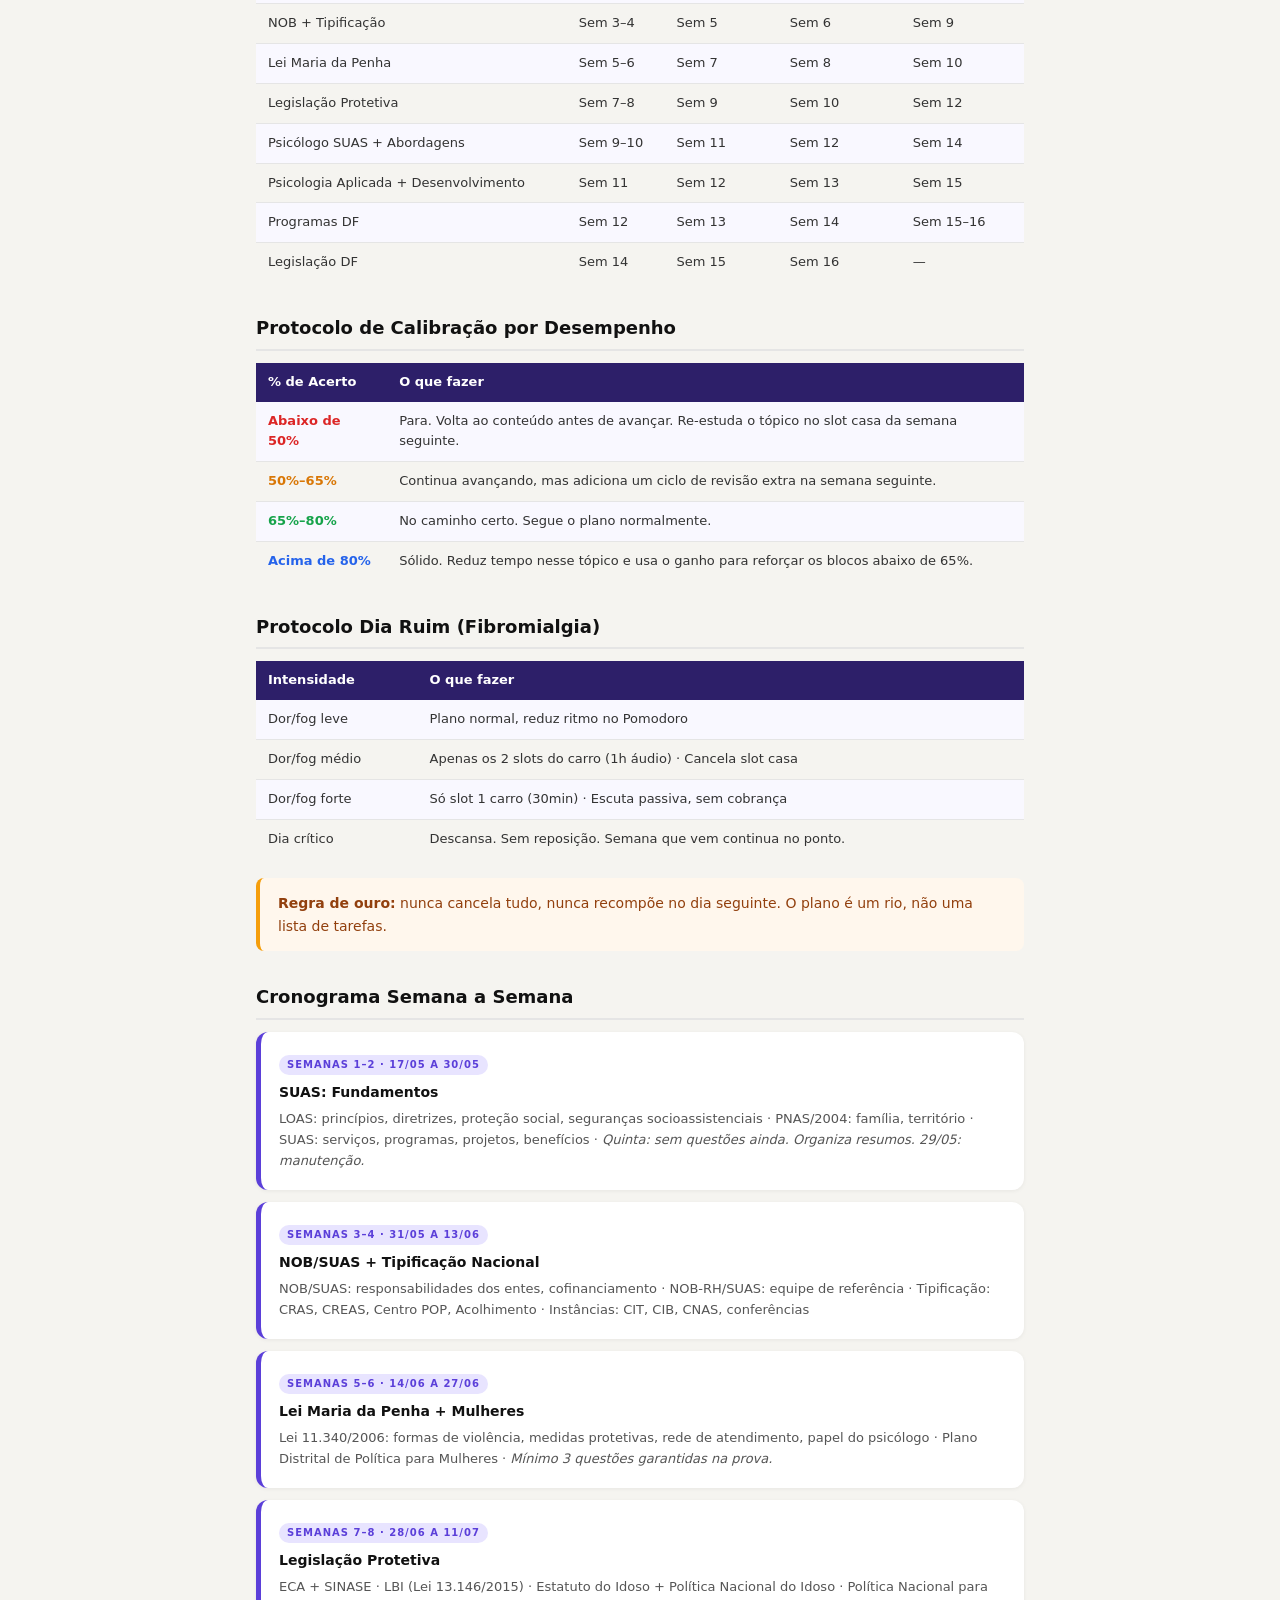
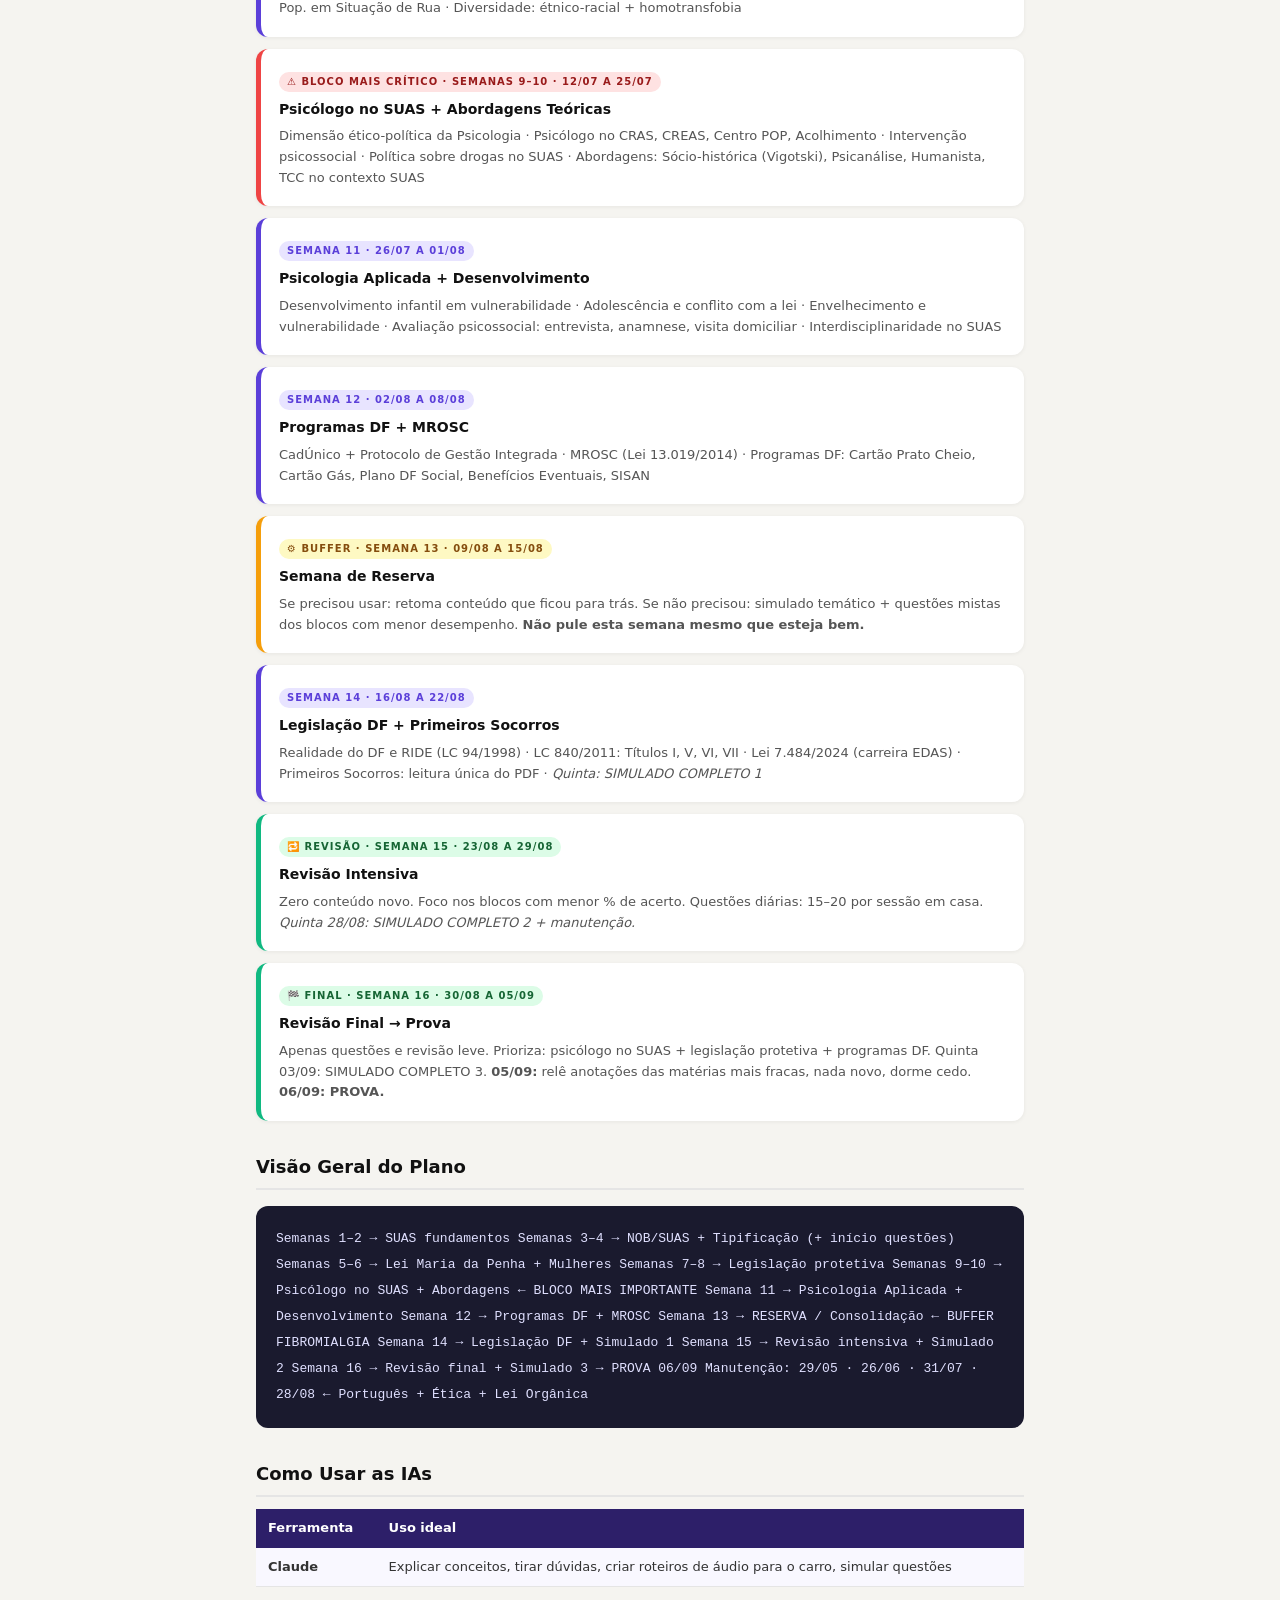
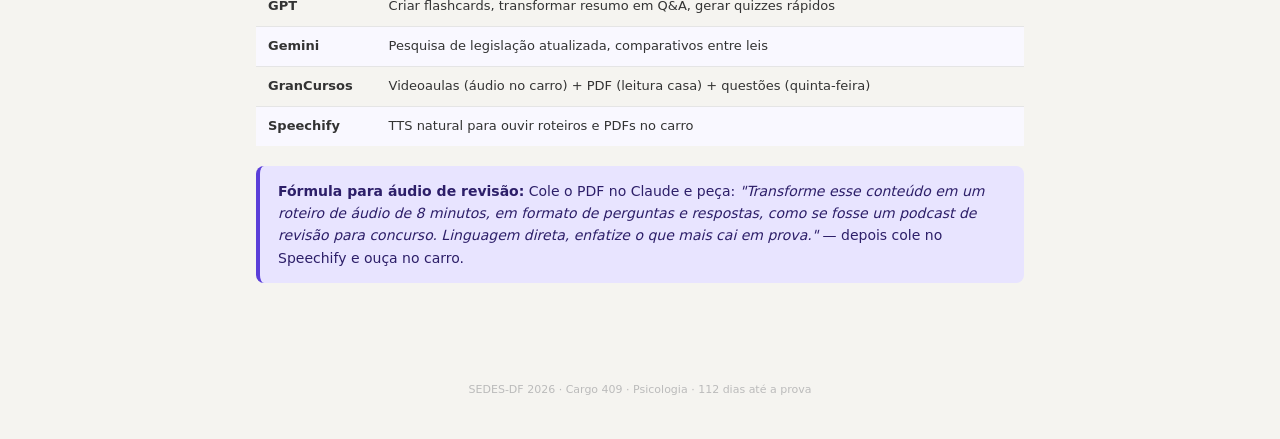
==== commit 5c52148e: "feat: aba Semana 2 (NOB/SUAS) + aba permanente NOB/SUAS + aba Estudado - Aba semanal atualizada para" ====
--- a/index.html
+++ b/index.html
@@ -247,6 +247,7 @@
       .qz-result-hero .big{font-size:36px}
     }
   </style>
+  <link rel="stylesheet" href="explicar/explicar.css">
 </head>
 <body>
 
@@ -259,9 +260,12 @@
 <!-- ===== MAIN NAV ===== -->
 <nav class="main-nav">
   <button class="main-tab active" onclick="showMain('plano')">📅 Plano</button>
-  <button class="main-tab" onclick="showMain('semana1')">📖 Semana 1</button>
+  <button class="main-tab" onclick="showMain('semana1')">📖 Semana 2</button>
   <button class="main-tab" onclick="showMain('loas')">⚖️ LOAS</button>
+  <button class="main-tab" onclick="showMain('nob')">📚 NOB/SUAS</button>
   <button class="main-tab" onclick="showMain('questoes')">❓ Questões</button>
+  <button class="main-tab" onclick="window.location.href='discursiva/discursiva.html'">📝 Discursiva</button>
+  <button class="main-tab" onclick="showMain('estudado')">📊 Estudado</button>
 </nav>
 
 <!-- ══════════════════════════════════════════════════════════
@@ -436,284 +440,314 @@
 </section>
 
 <!-- ══════════════════════════════════════════════════════════
-     TAB 2: SEMANA 1
+     TAB 2: SEMANA 2
 ══════════════════════════════════════════════════════════ -->
 <section id="tab-semana1" class="tab-section">
 
   <!-- Sub-nav de dias -->
   <nav class="day-nav">
-    <button class="day-btn active" onclick="showDay(1)">Dia 1<small>Seg 18/05</small></button>
-    <button class="day-btn" onclick="showDay(2)">Dia 2<small>Ter 19/05</small></button>
-    <button class="day-btn" onclick="showDay(3)">Dia 3<small>Qua 20/05</small></button>
-    <button class="day-btn bonus-btn" onclick="showDay(4)">Dia 4 ⭐<small>Qui 21/05</small></button>
-    <button class="day-btn" onclick="showDay(5)">Dia 5<small>Sex 22/05</small></button>
-    <button class="day-btn" onclick="showDay(6)">Dia 6<small>Sáb 23/05</small></button>
+    <button class="day-btn active" onclick="showDay(1)">Dia 1<small>Seg 25/05</small></button>
+    <button class="day-btn" onclick="showDay(2)">Dia 2<small>Ter 26/05</small></button>
+    <button class="day-btn" onclick="showDay(3)">Dia 3<small>Qua 27/05</small></button>
+    <button class="day-btn bonus-btn" onclick="showDay(4)">Dia 4 ⭐<small>Qui 28/05</small></button>
+    <button class="day-btn" onclick="showDay(5)">Dia 5<small>Sex 29/05</small></button>
+    <button class="day-btn" onclick="showDay(6)">Dia 6<small>Sáb 30/05</small></button>
   </nav>
 
   <!-- DIA 1 -->
   <div id="day-1" class="day-content active">
     <div class="day-header">
-      <div class="dbadge">Semana 1 · SUAS Fundamentos</div>
-      <h1>Dia 1 · Segunda, 18/05</h1>
-      <p>LOAS — Conceito, Objetivos, Princípios e Diretrizes (Arts. 1, 2, 4 e 5)</p>
+      <div class="dbadge">Semana 2 · NOB/SUAS + Tipificação</div>
+      <h1>Dia 1 · Segunda, 25/05</h1>
+      <p>NOB/SUAS 2012 — O que é, Princípios Organizativos e Tipos de Gestão Municipal</p>
     </div>
     <div class="slot carro-manha">
       <div class="slot-header"><span class="slot-icon">🚗</span><div><div class="slot-title">Carro — Manhã</div><div class="slot-time">30 minutos · Áudio</div></div></div>
-      <p><strong>O que fazer:</strong> abre o GranCursos e procura a videoaula de LOAS. Busca por <em>"LOAS introdução"</em> ou <em>"assistência social conceito e objetivos"</em>. Ouve os primeiros 30min.</p>
-      <p><strong>Objetivo:</strong> entender o que é a assistência social, por que ela existe e quais os objetivos da LOAS (Arts. 1 e 2). Não precisa memorizar — é primeiro contato.</p>
-      <div class="tip">⚡ Se a aula for curta (menos de 30min): ouve completa e no tempo restante repete em voz alta o que entendeu com suas palavras.</div>
+      <p><strong>O que fazer:</strong> abre o GranCursos e busca por <em>"NOB SUAS 2012 introdução"</em> ou <em>"Norma Operacional Básica SUAS"</em>. Ouve os primeiros 30min.</p>
+      <p><strong>Objetivo:</strong> entender o que é a NOB/SUAS, por que ela existe (operacionaliza a PNAS) e quais os princípios organizativos do SUAS.</p>
+      <div class="tip">⚡ A NOB/SUAS 2012 é uma resolução do CNAS (Res. CNAS 33/2012). Ela transformou o SUAS em sistema, não só em política.</div>
     </div>
     <div class="slot carro-volta">
       <div class="slot-header"><span class="slot-icon">🚗</span><div><div class="slot-title">Carro — Volta 13h</div><div class="slot-time">30 minutos · Áudio</div></div></div>
-      <p><strong>O que fazer:</strong> continua a <strong>mesma videoaula</strong> do ponto onde pausou — agora cobre princípios e diretrizes (Arts. 4 e 5).</p>
-      <p><strong>Objetivo:</strong> ouvir os 5 princípios e 3 diretrizes ao menos uma vez antes de sentar à mesa.</p>
-      <div class="tip">⚡ Se já terminou a aula: volta para a parte de princípios e diretrizes e ouve de novo. Repetição é válida.</div>
+      <p><strong>O que fazer:</strong> continua a <strong>mesma videoaula</strong> ou busca <em>"níveis de gestão municipal SUAS"</em>. Foco nos tipos de gestão (inicial, básica, plena) e nos blocos de financiamento.</p>
+      <p><strong>Objetivo:</strong> entender a hierarquia: município que recebe recurso federal precisa estar habilitado em um nível de gestão.</p>
+      <div class="tip">⚡ Quanto maior o nível (plena &gt; básica &gt; inicial), maior a autonomia e a responsabilidade do município.</div>
     </div>
     <div class="slot pomodoro-1">
       <div class="slot-header"><span class="slot-icon">📖</span><div><div class="slot-title">Casa · Pomodoro 1</div><div class="slot-time">30 minutos · Leitura ativa</div></div></div>
-      <p><strong>O que fazer:</strong> abre o PDF GranCursos de LOAS. Lê <strong>apenas</strong> Arts. 1, 2, 4 e 5 + explicações do professor.</p>
-      <p>Não lê o PDF inteiro — pula direto para esses artigos pelo índice ou pelos títulos "conceito", "princípios", "diretrizes".</p>
-      <div class="tip">⚡ Sublinha só o que parece essencial. Se sublinhar tudo, não sublinha nada.</div>
+      <p><strong>O que fazer:</strong> abre o PDF GranCursos da NOB/SUAS 2012. Lê <strong>apenas</strong> os capítulos I e II — princípios, diretrizes estruturantes e tipos de gestão.</p>
+      <p>Não lê tudo — foca em <em>"princípios organizativos"</em>, <em>"objetivos do SUAS"</em> e <em>"níveis de gestão municipal"</em>.</p>
+      <div class="tip">⚡ Sublinha só palavras-chave. A NOB tem muitos itens parecidos — se sublinhar tudo, perde a hierarquia.</div>
     </div>
     <div class="slot pomodoro-2">
       <div class="slot-header"><span class="slot-icon">✍️</span><div><div class="slot-title">Casa · Pomodoro 2</div><div class="slot-time">30 minutos · Recall ativo</div></div></div>
       <p><strong>Fecha o PDF.</strong> Preenche o cartão abaixo sem consultar nada. Depois abre e corrige em vermelho o que errou ou esqueceu.</p>
       <div class="recall-card">
         <div class="recall-title">📋 Cartão de Recall — Dia 1</div>
-        <strong>Art. 1 — Assistência social é:</strong><br/>
+        <strong>NOB/SUAS — o que é (1 frase):</strong><br/>
         <span class="cl">&nbsp;</span><span class="cl">&nbsp;</span>
-        <strong>Art. 2 — Objetivos (ao menos 4):</strong><br/>
-        1.<span class="cl">&nbsp;</span>2.<span class="cl">&nbsp;</span>3.<span class="cl">&nbsp;</span>4.<span class="cl">&nbsp;</span>5.<span class="cl">&nbsp;</span>
-        <strong>Art. 4 — 5 Princípios (palavra-chave):</strong><br/>
-        P1:<span class="cl">&nbsp;</span>P2:<span class="cl">&nbsp;</span>P3:<span class="cl">&nbsp;</span>P4:<span class="cl">&nbsp;</span>P5:<span class="cl">&nbsp;</span>
-        <strong>Art. 5 — 3 Diretrizes (palavra-chave):</strong><br/>
-        D1:<span class="cl">&nbsp;</span>D2:<span class="cl">&nbsp;</span>D3:<span class="cl">&nbsp;</span>
+        <strong>Resolução e ano:</strong> Res. CNAS nº ___/____<span class="cl">&nbsp;</span>
+        <strong>Princípios organizativos do SUAS (cite ao menos 4):</strong><br/>
+        1.<span class="cl">&nbsp;</span>2.<span class="cl">&nbsp;</span>3.<span class="cl">&nbsp;</span>4.<span class="cl">&nbsp;</span>
+        <strong>3 Níveis de Gestão Municipal:</strong><br/>
+        Inicial: <span class="cl">&nbsp;</span>
+        Básica: <span class="cl">&nbsp;</span>
+        Plena: <span class="cl">&nbsp;</span>
+        <strong>Quem habilita o município?</strong><br/>
+        <span class="cl">&nbsp;</span>
       </div>
     </div>
     <div class="ref-box">
       <h2>Referência — confere após o recall</h2>
-      <div class="artigo"><span class="art-num">Art. 1</span><p>Direito do cidadão, dever do Estado. Política de seguridade social <strong>não contributiva</strong> que provê os mínimos sociais.</p></div>
-      <div class="artigo"><span class="art-num">Art. 2 — Objetivos</span><ol><li>Proteção à família, maternidade, infância, adolescência e velhice</li><li>Amparo às crianças e adolescentes carentes</li><li>Promoção da integração ao mercado de trabalho</li><li>Habilitação e reabilitação das pessoas com deficiência</li><li>Garantia de 1 salário mínimo mensal à PCD e ao idoso (BPC)</li></ol></div>
-      <div class="artigo"><span class="art-num">Art. 4 — 5 Princípios</span><ol><li>Supremacia do atendimento às necessidades sociais sobre exigências de rentabilidade econômica</li><li>Universalização dos direitos sociais</li><li>Respeito à dignidade do cidadão e à sua autonomia <em>(vedada comprovação vexatória de necessidade)</em></li><li>Igualdade de direitos no acesso, sem discriminação</li><li>Divulgação ampla dos benefícios, serviços, programas e projetos</li></ol></div>
-      <div class="artigo"><span class="art-num">Art. 5 — 3 Diretrizes</span><ol><li>Descentralização político-administrativa + comando único em cada esfera</li><li>Participação da população por organizações representativas</li><li>Primazia da responsabilidade do Estado</li></ol></div>
-      <div class="ancora"><strong>Âncora:</strong> princípios = o que a política <em>é</em> (valores). Diretrizes = como ela <em>se organiza</em> (estrutura).</div>
+      <div class="artigo"><span class="art-num">NOB/SUAS 2012</span><p><strong>Resolução CNAS nº 33, de 12/12/2012.</strong> Norma que disciplina a operacionalização da gestão da Política de Assistência Social no território nacional, no âmbito do SUAS.</p></div>
+      <div class="artigo"><span class="art-num">Princípios Organizativos do SUAS</span><ol><li>Universalidade</li><li>Gratuidade</li><li>Integralidade da proteção socioassistencial</li><li>Intersetorialidade</li><li>Equidade</li></ol></div>
+      <div class="artigo"><span class="art-num">3 Níveis de Gestão Municipal</span><ul><li><strong>Inicial:</strong> cumpre requisitos mínimos (LOAS) — Conselho, Plano e Fundo de Assistência Social</li><li><strong>Básica:</strong> assume gestão dos serviços de proteção social básica (PSB)</li><li><strong>Plena:</strong> assume gestão da PSB <em>e</em> da Proteção Social Especial (média e alta)</li></ul></div>
+      <div class="artigo"><span class="art-num">Quem habilita?</span><p>A <strong>CIB</strong> (Comissão Intergestores Bipartite) habilita o município e a <strong>CIT</strong> pactua nacionalmente. O CNAS aprova as normas.</p></div>
+      <div class="ancora"><strong>Âncora:</strong> LOAS = lei (1993). PNAS = política (2004). NOB/SUAS = norma operacional (2012). Cada uma é uma camada que detalha a anterior.</div>
     </div>
   </div>
 
   <!-- DIA 2 -->
   <div id="day-2" class="day-content">
     <div class="day-header">
-      <div class="dbadge">Semana 1 · SUAS Fundamentos</div>
-      <h1>Dia 2 · Terça, 19/05</h1>
-      <p>LOAS — Proteções Sociais e Seguranças Socioassistenciais</p>
+      <div class="dbadge">Semana 2 · NOB/SUAS + Tipificação</div>
+      <h1>Dia 2 · Terça, 26/05</h1>
+      <p>NOB/SUAS — Responsabilidades dos Entes Federativos (União, Estados, DF e Municípios)</p>
     </div>
     <div class="slot carro-manha">
       <div class="slot-header"><span class="slot-icon">🚗</span><div><div class="slot-title">Carro — Manhã</div><div class="slot-time">30 minutos · Áudio</div></div></div>
-      <p><strong>O que fazer:</strong> busca no GranCursos <em>"proteção social básica e especial SUAS"</em> ou <em>"LOAS proteções sociais"</em>. Ouve os primeiros 30min.</p>
-      <p><strong>Objetivo:</strong> entender a diferença entre proteção básica e especial, e onde cada uma acontece (CRAS × CREAS).</p>
+      <p><strong>O que fazer:</strong> busca no GranCursos <em>"responsabilidades entes federativos NOB SUAS"</em> ou <em>"competências União Estados Municípios assistência social"</em>. Ouve os primeiros 30min.</p>
+      <p><strong>Objetivo:</strong> entender quem faz o quê no SUAS — a União coordena, o Estado apoia, o Município executa. O DF acumula competências de Estado e Município.</p>
     </div>
     <div class="slot carro-volta">
       <div class="slot-header"><span class="slot-icon">🚗</span><div><div class="slot-title">Carro — Volta 13h</div><div class="slot-time">30 minutos · Revisão falada</div></div></div>
       <p><strong>O que fazer:</strong> fala em voz alta, sem olhar nada:</p>
-      <p>— <em>"Qual a diferença entre proteção básica e especial?"</em><br/>— <em>"O que é CRAS? O que é CREAS?"</em><br/>— <em>"Quando um caso vai para especial média? E para alta?"</em></p>
-      <div class="tip">⚡ Não importa não saber — o exercício de tentar lembrar já treina a memória.</div>
+      <p>— <em>"Quem coordena o SUAS nacionalmente?"</em><br/>— <em>"Quem executa os serviços diretamente?"</em><br/>— <em>"O DF é Estado ou Município?"</em><br/>— <em>"Quem cofinancia o SUAS?"</em></p>
+      <div class="tip">⚡ Pega leve com a memorização literal — o que cai mais é a <em>lógica</em> de quem faz o quê. A banca adora trocar competências entre entes.</div>
     </div>
     <div class="slot pomodoro-1">
       <div class="slot-header"><span class="slot-icon">📖</span><div><div class="slot-title">Casa · Pomodoro 1</div><div class="slot-time">30 minutos · Leitura ativa</div></div></div>
-      <p><strong>O que fazer:</strong> abre o PDF de LOAS. Lê Art. 6-A (proteções sociais) e a seção sobre seguranças socioassistenciais. Sublinha.</p>
-      <div class="tip">⚡ Foca nas diferenças entre básica, especial média e especial alta. São 3 coisas distintas — elas caem separadas na prova.</div>
+      <p><strong>O que fazer:</strong> abre o PDF da NOB/SUAS 2012. Lê o capítulo de <strong>responsabilidades</strong> (Arts. 12 a 18 da LOAS + correspondentes na NOB). Faz uma tabela 4 colunas: União / Estado / DF / Município.</p>
+      <div class="tip">⚡ Quando a banca diz <em>"compete ao Estado coordenar e financiar os serviços socioassistenciais"</em>, sem citar Município — é pegadinha. Coordenação nacional é da União.</div>
     </div>
     <div class="slot pomodoro-2">
       <div class="slot-header"><span class="slot-icon">✍️</span><div><div class="slot-title">Casa · Pomodoro 2</div><div class="slot-time">30 minutos · Recall ativo</div></div></div>
       <p><strong>Fecha o PDF.</strong> Preenche o cartão sem consultar nada.</p>
       <div class="recall-card">
         <div class="recall-title">📋 Cartão de Recall — Dia 2</div>
-        <strong>Proteção Social Básica:</strong><br/>
-        Público: <span class="cl">&nbsp;</span>
-        Onde acontece: <span class="cl">&nbsp;</span>
-        Exemplo de serviço: <span class="cl">&nbsp;</span>
-        <strong>Proteção Especial — Média Complexidade:</strong><br/>
-        Público: <span class="cl">&nbsp;</span>
-        Onde: <span class="cl">&nbsp;</span>
-        <strong>Proteção Especial — Alta Complexidade:</strong><br/>
-        Quando: <span class="cl">&nbsp;</span>
-        <strong>5 Seguranças Socioassistenciais:</strong><br/>
-        1.<span class="cl">&nbsp;</span>2.<span class="cl">&nbsp;</span>3.<span class="cl">&nbsp;</span>4.<span class="cl">&nbsp;</span>5.<span class="cl">&nbsp;</span>
+        <strong>União — 2 verbos principais:</strong><br/>
+        <span class="cl">&nbsp;</span> e <span class="cl">&nbsp;</span>
+        <strong>Estado — 2 verbos principais:</strong><br/>
+        <span class="cl">&nbsp;</span> e <span class="cl">&nbsp;</span>
+        <strong>Município — 2 verbos principais:</strong><br/>
+        <span class="cl">&nbsp;</span> e <span class="cl">&nbsp;</span>
+        <strong>DF — particularidade:</strong><br/>
+        <span class="cl">&nbsp;</span>
+        <strong>Cofinanciamento — quem participa?</strong><br/>
+        <span class="cl">&nbsp;</span>
+        <strong>3 instrumentos comuns aos 3 entes (LOAS Art. 30):</strong><br/>
+        1.<span class="cl">&nbsp;</span>2.<span class="cl">&nbsp;</span>3.<span class="cl">&nbsp;</span>
       </div>
     </div>
     <div class="ref-box">
       <h2>Referência — confere após o recall</h2>
-      <div class="artigo"><span class="art-num">Proteção Social Básica</span><p>Previne situações de vulnerabilidade e risco. Para famílias em vulnerabilidade por <strong>pobreza ou fragilização de vínculos</strong>. Ofertada nos <strong>CRAS</strong>. Serviço principal: PAIF.</p></div>
-      <div class="artigo"><span class="art-num">Proteção Especial — Média</span><p>Para situações de <strong>violação de direitos já ocorrida</strong>, mas vínculos familiares ainda existentes. Ofertada no <strong>CREAS</strong>. Serviço principal: PAEFI. Ex: violência doméstica, trabalho infantil.</p></div>
-      <div class="artigo"><span class="art-num">Proteção Especial — Alta</span><p>Vínculos familiares <strong>rompidos ou gravemente fragilizados</strong>. Requer atendimento integral 24h. Ex: acolhimento institucional, república, família acolhedora.</p></div>
-      <div class="artigo"><span class="art-num">5 Seguranças Socioassistenciais</span><ol><li>Segurança de acolhida</li><li>Segurança social e de renda</li><li>Segurança de convívio ou vivência familiar, comunitária e social</li><li>Segurança do desenvolvimento da autonomia individual, familiar e social</li><li>Segurança de apoio e auxílio</li></ol></div>
-      <div class="ancora"><strong>Âncora:</strong> básica = prevenção (CRAS). Especial = resposta à violação. A chave é o <em>vínculo familiar</em>: existe → especial média. Rompido → especial alta.</div>
+      <div class="artigo"><span class="art-num">União (LOAS Art. 12)</span><p><strong>Coordenar</strong> e <strong>cofinanciar</strong> a Política Nacional de Assistência Social. Apoiar técnica e financeiramente Estados, DF e Municípios. Atender ações de caráter emergencial.</p></div>
+      <div class="artigo"><span class="art-num">Estados (LOAS Art. 13)</span><p><strong>Apoiar</strong> técnica e financeiramente os Municípios. <strong>Cofinanciar</strong>. Estimular consórcios. Realizar monitoramento e avaliação. Prestar serviços regionalizados (especial alta complexidade).</p></div>
+      <div class="artigo"><span class="art-num">Municípios (LOAS Art. 15)</span><p><strong>Executar</strong> os serviços, programas, projetos e benefícios. <strong>Cofinanciar</strong>. Operar o CRAS, CREAS, Centro POP. Inscrever entidades. Atender ações emergenciais locais.</p></div>
+      <div class="artigo"><span class="art-num">DF (LOAS Art. 14)</span><p>Acumula competências de <strong>Estado e Município</strong>. É o único ente subnacional com essa dupla atribuição — relevante para o concurso SEDES.</p></div>
+      <div class="artigo"><span class="art-num">Art. 30 — 3 instrumentos obrigatórios</span><ol><li><strong>Conselho</strong> de Assistência Social (paritário e deliberativo)</li><li><strong>Fundo</strong> de Assistência Social (orientado pelo Conselho)</li><li><strong>Plano</strong> de Assistência Social</li></ol><p>Sem esses 3, o ente não recebe repasse federal.</p></div>
+      <div class="ancora"><strong>Âncora:</strong> União <em>coordena</em>, Estado <em>apoia</em>, Município <em>executa</em>, DF faz os <em>dois últimos</em>. Os 3 cofinanciam (pacto federativo).</div>
     </div>
   </div>
 
   <!-- DIA 3 -->
   <div id="day-3" class="day-content">
     <div class="day-header">
-      <div class="dbadge">Semana 1 · SUAS Fundamentos</div>
-      <h1>Dia 3 · Quarta, 20/05</h1>
-      <p>LOAS — BPC, Benefícios Eventuais e Gestão</p>
+      <div class="dbadge">Semana 2 · NOB/SUAS + Tipificação</div>
+      <h1>Dia 3 · Quarta, 27/05</h1>
+      <p>NOB-RH/SUAS — Equipe de Referência do CRAS e CREAS (Onde Entra o Psicólogo)</p>
     </div>
     <div class="slot carro-manha">
       <div class="slot-header"><span class="slot-icon">🚗</span><div><div class="slot-title">Carro — Manhã</div><div class="slot-time">30 minutos · Áudio</div></div></div>
-      <p><strong>O que fazer:</strong> busca no GranCursos <em>"BPC benefício de prestação continuada"</em>. Ouve os primeiros 30min.</p>
-      <p><strong>Objetivo:</strong> entender quem tem direito ao BPC, os critérios e as restrições. É o artigo mais cobrado da LOAS.</p>
+      <p><strong>O que fazer:</strong> busca no GranCursos <em>"NOB-RH SUAS equipe de referência"</em> ou <em>"trabalhadores SUAS CRAS CREAS"</em>. Ouve os primeiros 30min.</p>
+      <p><strong>Objetivo:</strong> entender a NOB-RH/SUAS (Res. CNAS 269/2006) e a composição mínima das equipes do CRAS e do CREAS — é onde a prova encaixa o cargo de psicólogo.</p>
+      <div class="tip">⚡ Este é o tópico mais "seu" da semana. A vaga é justamente para compor essa equipe de referência. Entender o papel = entender o que vai cobrar de você.</div>
     </div>
     <div class="slot carro-volta">
       <div class="slot-header"><span class="slot-icon">🚗</span><div><div class="slot-title">Carro — Volta 13h</div><div class="slot-time">30 minutos · Revisão falada</div></div></div>
       <p><strong>O que fazer:</strong> recita em voz alta:</p>
-      <p>— <em>"Quem tem direito ao BPC?"</em><br/>— <em>"Qual o critério de renda?"</em><br/>— <em>"Quais os 3 'não pode' do BPC?"</em></p>
-      <div class="tip">⚡ Os 3 "não pode" são os mais cobrados: não gera 13º, não é transferível, não acumula com benefício previdenciário.</div>
+      <p>— <em>"Qual a equipe mínima do CRAS para 2.500 famílias referenciadas?"</em><br/>— <em>"E para 3.500? E para 5.000?"</em><br/>— <em>"Quantos psicólogos no CREAS?"</em><br/>— <em>"Quais profissionais são de nível superior obrigatório?"</em></p>
+      <div class="tip">⚡ A banca adora trocar quantitativos (2 técnicos × 3 técnicos) e títulos profissionais (assistente social × psicólogo).</div>
     </div>
     <div class="slot pomodoro-1">
       <div class="slot-header"><span class="slot-icon">📖</span><div><div class="slot-title">Casa · Pomodoro 1</div><div class="slot-time">30 minutos · Leitura ativa</div></div></div>
-      <p><strong>O que fazer:</strong> lê no PDF os Arts. 20 e 21 (BPC) e Art. 22 (benefícios eventuais). Sublinha os critérios e as restrições.</p>
-      <div class="tip">⚡ No Art. 20, presta atenção especial às exceções e às condições de revisão — são esses detalhes que caem em prova.</div>
+      <p><strong>O que fazer:</strong> lê no PDF da NOB-RH/SUAS as tabelas de equipe de referência do CRAS e do CREAS. Faz uma tabela própria comparando os dois.</p>
+      <div class="tip">⚡ Decorar tabela só com leitura não funciona — copia a tabela à mão. A memória motora ajuda a fixar os números.</div>
     </div>
     <div class="slot pomodoro-2">
       <div class="slot-header"><span class="slot-icon">✍️</span><div><div class="slot-title">Casa · Pomodoro 2</div><div class="slot-time">30 minutos · Recall ativo</div></div></div>
       <p><strong>Fecha o PDF.</strong> Preenche o cartão sem consultar nada.</p>
       <div class="recall-card">
         <div class="recall-title">📋 Cartão de Recall — Dia 3</div>
-        <strong>BPC — Quem recebe:</strong><br/>
-        PCD: <span class="cl">&nbsp;</span>
-        Idoso: ___ anos ou mais<span class="cl">&nbsp;</span>
-        Renda per capita: menor que<span class="cl">&nbsp;</span>
-        <strong>BPC — Os 3 "não pode":</strong><br/>
-        Não <span class="cl">&nbsp;</span>
-        Não <span class="cl">&nbsp;</span>
-        Não <span class="cl">&nbsp;</span>
-        <strong>BPC — Revisão:</strong> a cada<span class="cl">&nbsp;</span>
-        <strong>Benefícios Eventuais — 4 situações (Art. 22):</strong><br/>
-        1.<span class="cl">&nbsp;</span>2.<span class="cl">&nbsp;</span>3.<span class="cl">&nbsp;</span>4.<span class="cl">&nbsp;</span>
+        <strong>NOB-RH/SUAS — Resolução e ano:</strong><br/>
+        Res. CNAS nº ___/____<span class="cl">&nbsp;</span>
+        <strong>CRAS — até 2.500 famílias:</strong><br/>
+        ___ coordenador(a) +<span class="cl">&nbsp;</span>
+        ___ técnicos nível superior (mínimo)<span class="cl">&nbsp;</span>
+        ___ técnicos nível médio<span class="cl">&nbsp;</span>
+        <strong>CRAS — até 3.500 famílias:</strong><br/>
+        ___ técnicos nível superior<span class="cl">&nbsp;</span>
+        <strong>CRAS — até 5.000 famílias:</strong><br/>
+        ___ técnicos nível superior<span class="cl">&nbsp;</span>
+        <strong>CREAS — capacidade até 80 casos/mês:</strong><br/>
+        ___ coordenador +<span class="cl">&nbsp;</span>
+        ___ assistentes sociais<span class="cl">&nbsp;</span>
+        ___ psicólogo(s)<span class="cl">&nbsp;</span>
+        ___ advogado(a)<span class="cl">&nbsp;</span>
+        ___ nível médio<span class="cl">&nbsp;</span>
+        <strong>3 categorias de nível superior obrigatórias na PSE:</strong><br/>
+        1.<span class="cl">&nbsp;</span>2.<span class="cl">&nbsp;</span>3.<span class="cl">&nbsp;</span>
       </div>
     </div>
     <div class="ref-box">
       <h2>Referência — confere após o recall</h2>
-      <div class="artigo"><span class="art-num">BPC — Art. 20</span><ul><li>1 salário mínimo mensal</li><li>PCD com impedimento de longo prazo que obstrua participação plena na sociedade</li><li>Idoso com <strong>65 anos ou mais</strong></li><li>Renda familiar per capita <strong>menor que 1/4 do salário mínimo</strong></li></ul></div>
-      <div class="artigo"><span class="art-num">BPC — Os 3 "não pode"</span><ol><li><strong>Não gera 13º salário</strong></li><li><strong>Não é transferível</strong></li><li><strong>Não acumula</strong> com benefício da Previdência Social</li></ol><p>Revisado a cada <strong>2 anos</strong>.</p></div>
-      <div class="artigo"><span class="art-num">Benefícios Eventuais — Art. 22</span><p>Provisão suplementar e provisória nos casos de: <strong>nascimento, morte, situação de vulnerabilidade temporária e calamidade pública.</strong></p></div>
-      <div class="atencao"><strong>Atenção:</strong> o BPC é o artigo mais cobrado da LOAS. Memorize os critérios e os 3 "não pode".</div>
+      <div class="artigo"><span class="art-num">NOB-RH/SUAS</span><p><strong>Resolução CNAS nº 269, de 13/12/2006.</strong> Define os trabalhadores do SUAS, equipes de referência, princípios éticos e diretrizes para gestão do trabalho.</p></div>
+      <div class="artigo"><span class="art-num">Equipe de Referência — CRAS</span><ul><li><strong>Até 2.500 famílias:</strong> 1 coordenador + 2 técnicos nível superior (sendo 1 assistente social e outro preferencialmente psicólogo) + 2 técnicos nível médio</li><li><strong>Até 3.500 famílias:</strong> 1 coordenador + 3 técnicos nível superior (2 assistentes sociais + 1 psicólogo) + 3 nível médio</li><li><strong>Até 5.000 famílias:</strong> 1 coordenador + 4 técnicos nível superior (2 assistentes sociais + 1 psicólogo + 1 outro, ex.: pedagogo, antropólogo) + 4 nível médio</li></ul></div>
+      <div class="artigo"><span class="art-num">Equipe de Referência — CREAS (até 80 casos/mês)</span><ul><li>1 coordenador</li><li>1 assistente social</li><li>1 psicólogo</li><li>1 advogado</li><li>2 profissionais de nível superior ou médio (abordagem)</li><li>1 auxiliar administrativo</li></ul></div>
+      <div class="artigo"><span class="art-num">Categorias de Nível Superior na PSE</span><p>A NOB-RH lista categorias de nível superior obrigatórias no SUAS, incluindo: <strong>assistente social, psicólogo, advogado</strong>, pedagogo, antropólogo, economista doméstico, sociólogo, terapeuta ocupacional, musicoterapeuta.</p></div>
+      <div class="atencao"><strong>Atenção:</strong> a expressão correta é <em>"equipe de referência"</em>, não "equipe mínima". Banca usa as duas, mas tecnicamente é a primeira.</div>
+      <div class="ancora"><strong>Âncora:</strong> CRAS = família + território (psicólogo &gt;= 1). CREAS = violação + casos individualizados (psicólogo + advogado obrigatórios).</div>
     </div>
   </div>
 
   <!-- DIA 4 -->
   <div id="day-4" class="day-content">
     <div class="day-header">
-      <div class="dbadge bonus">Dia Bônus ⭐ · Quinta é seu sábado</div>
-      <h1>Dia 4 · Quinta, 21/05</h1>
-      <p>Revisão LOAS (dias 1–3) + PNAS/2004: Família e Território</p>
+      <div class="dbadge bonus">Dia Bônus ⭐ · Quinta é seu sábado · Última quinta = Manutenção mensal</div>
+      <h1>Dia 4 · Quinta, 28/05</h1>
+      <p>Revisão NOB (dias 1–3) + Manutenção mensal: Português · Código de Ética · Lei Orgânica</p>
     </div>
     <div class="slot carro-manha">
       <div class="slot-header"><span class="slot-icon">🚗</span><div><div class="slot-title">Carro — Manhã</div><div class="slot-time">30 minutos · Áudio novo</div></div></div>
-      <p><strong>O que fazer:</strong> busca no GranCursos <em>"PNAS 2004 introdução"</em> ou <em>"centralidade família SUAS"</em>. Ouve os primeiros 30min.</p>
-      <p><strong>Objetivo:</strong> primeiro contato com a PNAS — entender por que ela existe e o que é matricialidade sociofamiliar.</p>
+      <p><strong>O que fazer:</strong> busca no GranCursos <em>"Tipificação Nacional de Serviços Socioassistenciais"</em> ou <em>"Resolução CNAS 109/2009"</em>. Ouve os primeiros 30min.</p>
+      <p><strong>Objetivo:</strong> primeiro contato com a Tipificação — entender que ela lista <strong>todos</strong> os serviços do SUAS organizados por nível de proteção.</p>
     </div>
     <div class="slot revisao">
       <div class="slot-header"><span class="slot-icon">🔁</span><div><div class="slot-title">Carro — Volta 13h</div><div class="slot-time">30 minutos · Revisão ativa dos dias 1–3</div></div></div>
-      <p><strong>O que fazer:</strong> sem áudio. Recita em voz alta tudo que lembra dos 3 primeiros dias — princípios, diretrizes, proteções, seguranças, BPC.</p>
-      <div class="tip">⚡ Recall falado é mais eficiente do que reler. O que não conseguir lembrar = ponto fraco para focar hoje.</div>
+      <p><strong>O que fazer:</strong> sem áudio. Recita em voz alta tudo que lembra dos 3 primeiros dias — princípios organizativos do SUAS, níveis de gestão municipal, competências dos entes, equipe de referência do CRAS e CREAS.</p>
+      <div class="tip">⚡ Recall falado é mais eficiente do que reler. O que não conseguir lembrar = ponto fraco para focar amanhã.</div>
     </div>
     <div class="slot revisao">
-      <div class="slot-header"><span class="slot-icon">✍️</span><div><div class="slot-title">Casa · Pomodoro 1</div><div class="slot-time">30 minutos · Revisão escrita dias 1–3</div></div></div>
+      <div class="slot-header"><span class="slot-icon">✍️</span><div><div class="slot-title">Casa · Pomodoro 1</div><div class="slot-time">30 minutos · Manutenção mensal (30 questões)</div></div></div>
+      <p><strong>O que fazer:</strong> resolve <strong>30 questões mistas</strong> no QConcursos (10 Português + 10 Código de Ética do Psicólogo + 10 Lei Orgânica do DF). Marca a hora — 1min por questão.</p>
+      <div class="tip">⚡ Se acertar &gt;70% em cada matéria: mantém. Se ficar abaixo de 70%: relê o resumo da matéria fraca na semana seguinte (slot extra de 15min).</div>
+      <div class="atencao"><strong>Atenção:</strong> esta é a manutenção de maio. Próximas: 26/06, 31/07, 28/08.</div>
+    </div>
+    <div class="slot pomodoro-1">
+      <div class="slot-header"><span class="slot-icon">📖</span><div><div class="slot-title">Casa · Pomodoro 2</div><div class="slot-time">30 minutos · Revisão escrita dias 1–3 da NOB</div></div></div>
       <p><strong>O que fazer:</strong> fecha todos os resumos. Numa folha em branco, escreve de memória os pontos principais dos dias 1, 2 e 3. Depois abre e marca em vermelho o que faltou.</p>
-    </div>
-    <div class="slot pomodoro-1">
-      <div class="slot-header"><span class="slot-icon">📖</span><div><div class="slot-title">Casa · Pomodoro 2</div><div class="slot-time">30 minutos · PNAS/2004</div></div></div>
-      <p><strong>O que fazer:</strong> abre o PDF da PNAS/2004. Lê centralidade na família, matricialidade sociofamiliar e territorialização.</p>
-      <div class="tip">⚡ Foca em entender a lógica: "Por que a família é o centro? Por que o território importa?"</div>
+      <div class="tip">⚡ Compare com o cartão de recall do dia 6 (checklist da semana). O que faltar aqui = foco amanhã.</div>
     </div>
     <div class="slot bonus-slot">
-      <div class="slot-header"><span class="slot-icon">⭐</span><div><div class="slot-title">Tempo extra (se tiver)</div><div class="slot-time">Opcional · Organização</div></div></div>
-      <p>Organiza um documento único com todos os resumos dos dias 1 a 4. Isso vira seu material de revisão para os ciclos de retenção.</p>
+      <div class="slot-header"><span class="slot-icon">⭐</span><div><div class="slot-title">Tempo extra (se tiver)</div><div class="slot-time">Opcional · Tabela CRAS × CREAS</div></div></div>
+      <p>Monta uma tabela única com tudo do CRAS e CREAS: público, serviço principal (PAIF/PAEFI), equipe mínima, capacidade. Cola na geladeira ou no carro. Vira sua âncora visual.</p>
     </div>
     <div class="ref-box">
-      <h2>Referência — PNAS/2004</h2>
-      <div class="artigo"><span class="art-num">Por que a PNAS?</span><p>A LOAS (1993) criou o marco legal. A PNAS (2004) criou o <em>como implementar</em> — deu forma operacional ao SUAS.</p></div>
-      <div class="artigo"><span class="art-num">Centralidade na família</span><p>A família é o núcleo social fundamental. Todos os serviços se organizam em torno do grupo familiar, não do indivíduo isolado.</p></div>
-      <div class="artigo"><span class="art-num">Matricialidade sociofamiliar</span><p>O trabalho com famílias é a base estruturante do SUAS. O serviço acompanha a família como unidade.</p></div>
-      <div class="artigo"><span class="art-num">Território</span><p>Território não é só endereço. É o contexto de vida — onde a vulnerabilidade se manifesta. Define onde e como o serviço é ofertado.</p></div>
-      <div class="ancora"><strong>Âncora:</strong> PNAS = a LOAS em ação. Família + Território = os dois eixos que organizam tudo no SUAS.</div>
+      <h2>Referência — Tipificação (intro) + Manutenção</h2>
+      <div class="artigo"><span class="art-num">Tipificação Nacional</span><p><strong>Resolução CNAS nº 109, de 11/11/2009.</strong> Padronizou nacionalmente os serviços socioassistenciais em 3 níveis: <strong>Proteção Social Básica (PSB), Especial de Média Complexidade e Especial de Alta Complexidade</strong>.</p></div>
+      <div class="artigo"><span class="art-num">Os 14 serviços tipificados</span><ul><li><strong>PSB (3):</strong> PAIF · SCFV · Proteção Social Básica no Domicílio (PCD/idosos)</li><li><strong>Média Complexidade (5):</strong> PAEFI · Serviço Especializado de Abordagem Social · Serviço para Adolescentes em MSE · Serviço para PCD/idosos e suas famílias · Serviço Especializado para Pessoas em Situação de Rua</li><li><strong>Alta Complexidade (6):</strong> Acolhimento Institucional · Acolhimento em República · Acolhimento em Família Acolhedora · Proteção em Situações de Calamidades Públicas e de Emergências (mais 2 detalhamentos)</li></ul></div>
+      <div class="artigo"><span class="art-num">Por que isso importa?</span><p>Decora o nome certo de cada serviço — a banca Quadrix cobra muito a nomenclatura literal. <em>"Atendimento"</em> e <em>"Acompanhamento"</em> têm diferença técnica no SUAS.</p></div>
+      <div class="ancora"><strong>Âncora:</strong> 3 + 5 + 6 = 14 serviços tipificados. PAIF (PSB) e PAEFI (Média) são os 2 que sempre caem.</div>
+      <div class="info-box"><strong>Manutenção mensal — checklist rápido:</strong><br/>✓ Português (interpretação + concordância + crase) — 10 questões<br/>✓ Código de Ética do Psicólogo (Res. CFP 10/2005) — 10 questões<br/>✓ Lei Orgânica do DF — 10 questões<br/><strong>Próxima manutenção:</strong> 26/06 (quinta da semana 6).</div>
     </div>
   </div>
 
   <!-- DIA 5 -->
   <div id="day-5" class="day-content">
     <div class="day-header">
-      <div class="dbadge">Semana 1 · SUAS Fundamentos</div>
-      <h1>Dia 5 · Sexta, 22/05</h1>
-      <p>PNAS/2004 — Eixos Estruturantes + Serviços, Programas, Projetos e Benefícios</p>
+      <div class="dbadge">Semana 2 · NOB/SUAS + Tipificação</div>
+      <h1>Dia 5 · Sexta, 29/05</h1>
+      <p>Instâncias de Pactuação e Deliberação — CIT, CIB, CNAS, CEAS, CMAS e Conferências</p>
     </div>
     <div class="slot carro-manha">
       <div class="slot-header"><span class="slot-icon">🚗</span><div><div class="slot-title">Carro — Manhã</div><div class="slot-time">30 minutos · Áudio</div></div></div>
-      <p><strong>O que fazer:</strong> busca no GranCursos <em>"eixos estruturantes PNAS"</em> ou <em>"serviços programas projetos benefícios SUAS"</em>. Ouve os primeiros 30min.</p>
+      <p><strong>O que fazer:</strong> busca no GranCursos <em>"CIT CIB pactuação SUAS"</em> ou <em>"CNAS controle social assistência social"</em>. Ouve os primeiros 30min.</p>
+      <p><strong>Objetivo:</strong> diferenciar instâncias de <strong>pactuação</strong> (CIT/CIB — gestores) de instâncias de <strong>deliberação/controle social</strong> (CNAS/CEAS/CMAS — gestores + sociedade civil paritários).</p>
     </div>
     <div class="slot carro-volta">
       <div class="slot-header"><span class="slot-icon">🚗</span><div><div class="slot-title">Carro — Volta 13h</div><div class="slot-time">30 minutos · Revisão falada</div></div></div>
-      <p>— <em>"Qual a diferença entre serviço, programa, projeto e benefício?"</em><br/>— <em>"Quais os 5 eixos estruturantes da PNAS?"</em></p>
-      <div class="tip">⚡ A diferença entre serviço (contínuo) e programa (complementar) cai muito.</div>
+      <p>— <em>"O que é a CIT? E a CIB?"</em><br/>— <em>"Quem compõe o CNAS? É paritário?"</em><br/>— <em>"Qual a diferença entre pactuar e deliberar?"</em><br/>— <em>"De quanto em quanto tempo acontecem as Conferências de Assistência Social?"</em></p>
+      <div class="tip">⚡ Paridade no SUAS = metade governo, metade sociedade civil. Cai muito.</div>
     </div>
     <div class="slot pomodoro-1">
       <div class="slot-header"><span class="slot-icon">📖</span><div><div class="slot-title">Casa · Pomodoro 1</div><div class="slot-time">30 minutos · Leitura ativa</div></div></div>
-      <p><strong>O que fazer:</strong> lê no PDF da PNAS a seção de eixos estruturantes e as definições de serviço, programa, projeto e benefício. Sublinha a palavra-chave de cada um.</p>
+      <p><strong>O que fazer:</strong> lê na NOB/SUAS o capítulo de <strong>Instâncias de Pactuação</strong> + LOAS Arts. 16 a 19 (CNAS). Sublinha quem pactua, quem delibera, periodicidade das Conferências.</p>
+      <div class="tip">⚡ Cuidado: o CNAS é vinculado ao MDS, mas não é "subordinado". É órgão <em>colegiado</em> de caráter <strong>deliberativo</strong>.</div>
     </div>
     <div class="slot pomodoro-2">
       <div class="slot-header"><span class="slot-icon">✍️</span><div><div class="slot-title">Casa · Pomodoro 2</div><div class="slot-time">30 minutos · Recall ativo</div></div></div>
       <p><strong>Fecha o PDF.</strong> Preenche o cartão sem consultar nada.</p>
       <div class="recall-card">
         <div class="recall-title">📋 Cartão de Recall — Dia 5</div>
-        <strong>5 Eixos Estruturantes da PNAS:</strong><br/>
-        1.<span class="cl">&nbsp;</span>2.<span class="cl">&nbsp;</span>3.<span class="cl">&nbsp;</span>4.<span class="cl">&nbsp;</span>5.<span class="cl">&nbsp;</span>
-        <strong>4 Tipos de Oferta do SUAS:</strong><br/>
-        Serviço = <span class="cl">&nbsp;</span>
-        Programa = <span class="cl">&nbsp;</span>
-        Projeto = <span class="cl">&nbsp;</span>
-        Benefício = <span class="cl">&nbsp;</span>
+        <strong>CIT — o que é, quem compõe:</strong><br/>
+        <span class="cl">&nbsp;</span>
+        <strong>CIB — o que é, quem compõe:</strong><br/>
+        <span class="cl">&nbsp;</span>
+        <strong>CNAS — caráter:</strong> ( ) consultivo  ( ) deliberativo  ( ) executivo<br/>
+        Composição: ___ governo + ___ sociedade civil = ___ total<span class="cl">&nbsp;</span>
+        Mandato: <span class="cl">&nbsp;</span>
+        <strong>3 instâncias de deliberação/controle social:</strong><br/>
+        1.<span class="cl">&nbsp;</span>2.<span class="cl">&nbsp;</span>3.<span class="cl">&nbsp;</span>
+        <strong>Conferência Nacional de Assistência Social — a cada ___ anos:</strong><br/>
+        <span class="cl">&nbsp;</span>
+        <strong>Quem convoca a Conferência Nacional?</strong><br/>
+        <span class="cl">&nbsp;</span>
       </div>
     </div>
     <div class="ref-box">
       <h2>Referência — confere após o recall</h2>
-      <div class="artigo"><span class="art-num">5 Eixos Estruturantes</span><ol><li>Matricialidade sociofamiliar</li><li>Descentralização político-administrativa e territorialização</li><li>Novas bases para a relação entre Estado e Sociedade Civil</li><li>Financiamento</li><li>Controle social</li></ol></div>
-      <div class="artigo"><span class="art-num">4 Tipos de Oferta</span><ul><li><strong>Serviço:</strong> atividades <em>continuadas</em>. Ex: PAIF, PAEFI, SCFV</li><li><strong>Programa:</strong> ações <em>complementares</em>, não continuadas</li><li><strong>Projeto:</strong> investimento <em>pontual</em> em grupos em pobreza</li><li><strong>Benefício:</strong> BPC + benefícios eventuais — <em>direito garantido</em></li></ul></div>
-      <div class="ancora"><strong>Âncora:</strong> serviço = contínuo. Programa = complementar. Projeto = pontual. Benefício = direito.</div>
+      <div class="artigo"><span class="art-num">Instâncias de PACTUAÇÃO (gestores)</span><ul><li><strong>CIT — Comissão Intergestores Tripartite:</strong> nacional. Representantes da União (MDS), Estados (FONSEAS) e Municípios (CONGEMAS). Pactua a operacionalização nacional do SUAS.</li><li><strong>CIB — Comissão Intergestores Bipartite:</strong> estadual. Estado + Municípios (COEGEMAS). Pactua a operacionalização regional, habilita níveis de gestão municipal.</li></ul></div>
+      <div class="artigo"><span class="art-num">Instâncias de DELIBERAÇÃO / CONTROLE SOCIAL</span><ul><li><strong>CNAS — Conselho Nacional de Assistência Social:</strong> caráter <em>deliberativo</em>, composição paritária (9 governo + 9 sociedade civil = 18), mandato 2 anos (uma recondução). Vinculado ao MDS.</li><li><strong>CEAS — Conselho Estadual / CAS-DF — Conselho de Assistência Social do DF</strong></li><li><strong>CMAS — Conselho Municipal</strong></li></ul><p>Todos paritários e deliberativos.</p></div>
+      <div class="artigo"><span class="art-num">Conferências</span><p>A <strong>Conferência Nacional</strong> de Assistência Social ocorre <strong>a cada 4 anos</strong> (convocada pelo CNAS), precedida pelas conferências municipais e estaduais. Avaliam a situação e propõem diretrizes para a PNAS.</p></div>
+      <div class="atencao"><strong>Pegadinha Quadrix:</strong> trocar CIT × CIB (qual é nacional?), trocar "deliberativo" por "consultivo" no CNAS, ou dizer que o CNAS é "subordinado ao Ministro" — tudo errado.</div>
+      <div class="ancora"><strong>Âncora:</strong> Pactua = gestor com gestor (CIT/CIB). Delibera = gestor com sociedade civil (CNAS/CEAS/CMAS). Conferência = a cada 4 anos.</div>
     </div>
   </div>
 
   <!-- DIA 6 -->
   <div id="day-6" class="day-content">
     <div class="day-header">
-      <div class="dbadge">Semana 1 · SUAS Fundamentos</div>
-      <h1>Dia 6 · Sábado, 23/05</h1>
-      <p>Consolidação e revisão integral da semana</p>
+      <div class="dbadge">Semana 2 · NOB/SUAS + Tipificação</div>
+      <h1>Dia 6 · Sábado, 30/05</h1>
+      <p>Consolidação semanal + Tipificação aprofundada (PAIF e PAEFI)</p>
     </div>
     <div class="slot revisao">
-      <div class="slot-header"><span class="slot-icon">📖</span><div><div class="slot-title">Casa · Pomodoro 1</div><div class="slot-time">30 minutos · Releitura dos resumos</div></div></div>
-      <p><strong>O que fazer:</strong> relê todos os resumos e cartões de recall dos dias 1 a 5. Não estuda nada novo — só consolida o que já viu.</p>
+      <div class="slot-header"><span class="slot-icon">📖</span><div><div class="slot-title">Casa · Pomodoro 1</div><div class="slot-time">30 minutos · PAIF + PAEFI (Tipificação detalhada)</div></div></div>
+      <p><strong>O que fazer:</strong> abre o PDF da Tipificação Nacional (Res. CNAS 109/2009). Lê <strong>apenas</strong> as fichas do <strong>PAIF</strong> (Proteção Social Básica) e do <strong>PAEFI</strong> (Média Complexidade). Compara objetivos, público, aquisições, unidade.</p>
+      <div class="tip">⚡ PAIF e PAEFI são os 2 serviços mais cobrados em qualquer prova de psicólogo do SUAS. Decore objetivos e diferenças.</div>
     </div>
     <div class="slot pomodoro-2">
-      <div class="slot-header"><span class="slot-icon">✍️</span><div><div class="slot-title">Casa · Pomodoro 2</div><div class="slot-time">30 minutos · Teste final</div></div></div>
-      <p><strong>Fecha tudo.</strong> Escreve livremente, sem olhar nada: <em>"O que é o SUAS, como ele se organiza e quais os princípios que o sustentam."</em></p>
-      <div class="tip">⚡ Se conseguir escrever 1 página coerente — a semana foi bem absorvida.</div>
+      <div class="slot-header"><span class="slot-icon">✍️</span><div><div class="slot-title">Casa · Pomodoro 2</div><div class="slot-time">30 minutos · Teste final da semana</div></div></div>
+      <p><strong>Fecha tudo.</strong> Escreve livremente, sem olhar nada: <em>"Como o SUAS se organiza operacionalmente — quem coordena, quem executa, com qual equipe e por meio de quais serviços."</em></p>
+      <div class="tip">⚡ Se conseguir escrever 1 página coerente integrando NOB + NOB-RH + Tipificação + instâncias — a semana 2 foi bem absorvida.</div>
     </div>
     <div class="checklist">
       <h2>Checklist da semana — responda sem consultar</h2>
-      <div class="check-item"><div class="check-box" onclick="toggleCheck(this)"></div><span>Quais os <strong>5 princípios</strong> da LOAS? (Art. 4)</span></div>
-      <div class="check-item"><div class="check-box" onclick="toggleCheck(this)"></div><span>Quais as <strong>3 diretrizes</strong> da LOAS? (Art. 5)</span></div>
-      <div class="check-item"><div class="check-box" onclick="toggleCheck(this)"></div><span>Qual a diferença entre proteção <strong>básica, especial média e especial alta</strong>?</span></div>
-      <div class="check-item"><div class="check-box" onclick="toggleCheck(this)"></div><span>Quais as <strong>5 seguranças socioassistenciais</strong>?</span></div>
-      <div class="check-item"><div class="check-box" onclick="toggleCheck(this)"></div><span>Quem tem direito ao <strong>BPC</strong>? Quais os 3 "não pode"?</span></div>
-      <div class="check-item"><div class="check-box" onclick="toggleCheck(this)"></div><span>O que é <strong>matricialidade sociofamiliar</strong>?</span></div>
-      <div class="check-item"><div class="check-box" onclick="toggleCheck(this)"></div><span>Qual a diferença entre <strong>serviço, programa, projeto e benefício</strong>?</span></div>
-      <div class="check-item"><div class="check-box" onclick="toggleCheck(this)"></div><span>Quais os <strong>5 eixos estruturantes</strong> da PNAS?</span></div>
+      <div class="check-item"><div class="check-box" onclick="toggleCheck(this)"></div><span>O que é a <strong>NOB/SUAS 2012</strong>? Qual a Resolução do CNAS?</span></div>
+      <div class="check-item"><div class="check-box" onclick="toggleCheck(this)"></div><span>Quais os <strong>3 níveis de gestão municipal</strong> (inicial, básica, plena)?</span></div>
+      <div class="check-item"><div class="check-box" onclick="toggleCheck(this)"></div><span>Quais os <strong>3 instrumentos obrigatórios</strong> (Art. 30 LOAS) para receber repasse federal?</span></div>
+      <div class="check-item"><div class="check-box" onclick="toggleCheck(this)"></div><span>Competências da <strong>União, Estados, Municípios e DF</strong> — quem coordena, apoia, executa?</span></div>
+      <div class="check-item"><div class="check-box" onclick="toggleCheck(this)"></div><span><strong>Equipe de referência</strong> do CRAS para 2.500 / 3.500 / 5.000 famílias.</span></div>
+      <div class="check-item"><div class="check-box" onclick="toggleCheck(this)"></div><span><strong>Equipe de referência</strong> do CREAS — quais profissionais de nível superior obrigatórios?</span></div>
+      <div class="check-item"><div class="check-box" onclick="toggleCheck(this)"></div><span>Diferença entre <strong>CIT e CIB</strong> (pactuação) e <strong>CNAS / CEAS / CMAS</strong> (deliberação).</span></div>
+      <div class="check-item"><div class="check-box" onclick="toggleCheck(this)"></div><span><strong>Conferência Nacional</strong> de Assistência Social — periodicidade e quem convoca.</span></div>
+      <div class="check-item"><div class="check-box" onclick="toggleCheck(this)"></div><span>O que é a <strong>Tipificação Nacional</strong> (Res. CNAS 109/2009)? Quantos serviços ela lista?</span></div>
+      <div class="check-item"><div class="check-box" onclick="toggleCheck(this)"></div><span><strong>PAIF × PAEFI</strong> — qual é PSB, qual é PSE? Onde acontecem? Público de cada um?</span></div>
     </div>
     <div class="ref-box">
-      <h2>Próximos passos — Semana 2</h2>
-      <p style="font-size:14px;color:#444">Na semana 2 você continua no bloco de SUAS Fundamentos: <strong>NOB/SUAS, NOB-RH e Tipificação Nacional de Serviços</strong>.</p>
-      <div class="ancora" style="margin-top:12px"><strong>Domingo 24/05 → DESCANSO.</strong> Nenhum estudo. O descanso é parte do plano.</div>
+      <h2>Próximos passos — Semana 3</h2>
+      <p style="font-size:14px;color:#444">Na semana 3 você fecha o bloco de SUAS Fundamentos com o <strong>aprofundamento da Tipificação Nacional</strong> (todos os 14 serviços) + início das <strong>questões temáticas</strong> sobre SUAS no QConcursos (primeira quinta com questões: 04/06).</p>
+      <div class="ancora" style="margin-top:12px"><strong>Domingo 31/05 → DESCANSO.</strong> Nenhum estudo. Você acumulou 12 dias de carga (semanas 1 + 2). O descanso consolida o que foi aprendido.</div>
     </div>
   </div>
 
@@ -909,7 +943,220 @@
 </section>
 
 <!-- ══════════════════════════════════════════════════════════
-     TAB 4: QUESTÕES
+     TAB 4: NOB/SUAS + NOB-RH + TIPIFICAÇÃO (Quadrix)
+══════════════════════════════════════════════════════════ -->
+<section id="tab-nob" class="tab-section">
+<div class="loas-wrap">
+
+  <div class="loas-header">
+    <h2>📚 NOB/SUAS · NOB-RH · Tipificação — Foco Quadrix</h2>
+    <div class="sub">Res. CNAS 33/2012 · Res. CNAS 269/2006 · Res. CNAS 109/2009 — Cargo 409 Psicologia (~6 questões esperadas)</div>
+  </div>
+
+  <div class="loas-nav">
+    <button class="nb on" onclick="showNob('ns1',this)">1 · Conceito + Princípios</button>
+    <button class="nb" onclick="showNob('ns2',this)">2 · Níveis de Gestão Municipal</button>
+    <button class="nb" onclick="showNob('ns3',this)">3 · Responsabilidades dos Entes</button>
+    <button class="nb" onclick="showNob('ns4',this)">4 · Cofinanciamento + Pisos</button>
+    <button class="nb" onclick="showNob('ns5',this)">5 · NOB-RH · Equipe ⭐</button>
+    <button class="nb" onclick="showNob('ns6',this)">6 · Tipificação · 14 Serviços</button>
+    <button class="nb" onclick="showNob('ns7',this)">7 · CIT · CIB · CNAS</button>
+    <button class="nb" onclick="showNob('ns8',this)">🎯 Recall Geral</button>
+  </div>
+
+  <div class="loas-content">
+
+  <!-- ns1: Conceito e Princípios -->
+  <div id="ns1" class="lsec on">
+    <div class="lcard">
+      <h2>NOB/SUAS 2012 — O que é <span class="lhot">🔥 BASE</span></h2>
+      <div class="lei"><strong>Resolução CNAS nº 33, de 12 de dezembro de 2012.</strong> Norma que disciplina a <span class="lkey">operacionalização da gestão</span> da Política Nacional de Assistência Social no território nacional, no âmbito do SUAS. Substituiu a NOB/SUAS de 2005.</div>
+      <div class="qbox"><div class="qbox-t">📌 Quadrix costuma cobrar</div><ul class="lq"><li>Quem aprova a NOB/SUAS? → <strong>CNAS</strong> (não é o MDS, não é o Presidente)</li><li>É uma <strong>resolução</strong>, não uma lei ordinária</li><li>Tema central: <strong>operacionalização</strong> — diferente da PNAS, que é a política</li></ul></div>
+      <div class="tbox"><div class="tbox-t">⚠️ Armadilhas</div><ul class="lt"><li>"A NOB/SUAS foi aprovada por <span class="lneg">decreto</span>..." → <strong>ERRADO</strong> (é resolução do CNAS)</li><li>"A NOB/SUAS é a política nacional de assistência social..." → <strong>ERRADO</strong> (essa é a PNAS)</li></ul></div>
+      <div class="mbox"><div class="mbox-t">🧠 Ordem das normas (memorize)</div><ul class="lm"><li><strong>LOAS</strong> (Lei 8.742/<span class="lnum">1993</span>) → lei federal · cria a política</li><li><strong>PNAS</strong> (Res. CNAS 145/<span class="lnum">2004</span>) → política · dá forma ao SUAS</li><li><strong>NOB/SUAS</strong> (Res. CNAS 33/<span class="lnum">2012</span>) → norma operacional · "como fazer"</li><li><strong>NOB-RH</strong> (Res. CNAS 269/<span class="lnum">2006</span>) → trabalhadores · equipe</li><li><strong>Tipificação</strong> (Res. CNAS 109/<span class="lnum">2009</span>) → serviços padronizados</li></ul></div>
+    </div>
+    <div class="lcard">
+      <h2>Princípios Organizativos do SUAS (NOB Cap. II)</h2>
+      <ul class="la"><li><strong>I — Universalidade:</strong> todos têm direito à proteção socioassistencial</li><li><strong>II — Gratuidade:</strong> serviços, programas, projetos e benefícios são gratuitos</li><li><strong>III — Integralidade da proteção:</strong> oferta articulada de serviços, programas, projetos e benefícios</li><li><strong>IV — Intersetorialidade:</strong> articulação com as demais políticas e órgãos de defesa de direitos</li><li><strong>V — Equidade:</strong> respeitar as diversidades regionais, culturais, socioeconômicas, políticas e territoriais</li></ul>
+      <div class="mbox"><div class="mbox-t">🧠 Mnemônico</div><ul class="lm"><li><strong>U-G-I-I-E</strong> → Universalidade · Gratuidade · Integralidade · Intersetorialidade · Equidade</li></ul></div>
+      <div class="tbox"><div class="tbox-t">⚠️ Não confundir</div><ul class="lt"><li>Estes são os <strong>princípios organizativos do SUAS</strong> (NOB). Os <strong>princípios da LOAS</strong> (Art. 4°) são outros 5: SU-RID</li><li>"Equidade" aqui NÃO é igualdade matemática — é tratar diferentes conforme suas diferenças</li></ul></div>
+    </div>
+    <div class="lcard">
+      <h2>Diretrizes Estruturantes da Gestão (NOB)</h2>
+      <ul class="la"><li>Primazia da responsabilidade do <span class="lkey">Estado</span> na condução da política</li><li><span class="lkey">Descentralização</span> político-administrativa e comando único</li><li>Financiamento partilhado entre os <span class="lkey">3 entes</span> federados</li><li><span class="lkey">Matricialidade sociofamiliar</span></li><li><span class="lkey">Territorialização</span></li><li>Fortalecimento da relação democrática entre Estado e sociedade civil</li><li>Controle social e participação popular</li></ul>
+    </div>
+  </div>
+
+  <!-- ns2: Níveis de Gestão -->
+  <div id="ns2" class="lsec">
+    <div class="lcard">
+      <h2>Níveis de Gestão Municipal — NOB/SUAS</h2>
+      <div class="lei">A habilitação ocorre na <span class="lkey">CIB</span> (Comissão Intergestores Bipartite). Cada nível define autonomia, responsabilidade e modalidade de cofinanciamento.</div>
+      <table class="ltable"><tr><th>Nível</th><th>O que faz</th><th>Recebe</th></tr><tr><td><strong>Inicial</strong></td><td>Cumpre requisitos mínimos da LOAS: <span class="lkey">Conselho + Fundo + Plano</span> (CFP)</td><td>Recursos por meio de transferências eventuais e específicas</td></tr><tr><td><strong>Básica</strong></td><td>Assume gestão da <span class="lkey">Proteção Social Básica (PSB)</span></td><td>Recursos do <span class="lkey">Piso Básico Fixo (PBF)</span> e <span class="lkey">Piso Básico de Transição</span></td></tr><tr><td><strong>Plena</strong></td><td>Assume gestão da PSB <span class="lkey">e</span> da Proteção Social Especial (média + alta)</td><td>Pisos da PSB <span class="lkey">+</span> Pisos da PSE (Fixo de Média, Transição de MC, Alta)</td></tr></table>
+      <div class="qbox"><div class="qbox-t">📌 Quadrix costuma cobrar</div><ul class="lq"><li>Sem os <strong>3 instrumentos do Art. 30 LOAS</strong> (Conselho-Fundo-Plano), o município não consegue nem a habilitação Inicial</li><li>Habilita-se na <strong>CIB</strong> (NÃO é o CNAS, NÃO é o Ministério)</li><li>Plena = único nível com PSE direta</li></ul></div>
+      <div class="tbox"><div class="tbox-t">⚠️ Armadilhas</div><ul class="lt"><li>"Município em gestão <span class="lneg">básica</span> oferta acolhimento institucional..." → <strong>ERRADO</strong> (acolhimento é PSE alta = só na Plena, ou regionalizado pelo Estado)</li><li>"A habilitação é feita pelo <span class="lneg">CNAS</span>..." → <strong>ERRADO</strong> (é a CIB)</li></ul></div>
+    </div>
+    <div class="lcard">
+      <h2>Vigilância Socioassistencial — função de gestão</h2>
+      <div class="lei">É uma das <span class="lkey">funções</span> da política de assistência social (junto com Proteção Social e Defesa Social e Institucional). Produz e sistematiza informações sobre vulnerabilidades, riscos e capacidade protetiva.</div>
+      <ul class="la"><li>Vigilância de <strong>riscos e vulnerabilidades</strong>: incidências de violações</li><li>Vigilância de <strong>padrões de serviços</strong>: tipos, capacidade, padrões</li></ul>
+      <div class="qbox"><div class="qbox-t">📌 Quadrix costuma cobrar</div><ul class="lq"><li>São <span class="lnum">3</span> funções do SUAS: Proteção Social · Defesa de Direitos · <strong>Vigilância Socioassistencial</strong></li><li>Vigilância NÃO é fiscalização — é produção de informação para a gestão</li></ul></div>
+    </div>
+  </div>
+
+  <!-- ns3: Responsabilidades dos Entes -->
+  <div id="ns3" class="lsec">
+    <div class="lcard">
+      <h2>Responsabilidades por Ente Federado</h2>
+      <table class="ltable"><tr><th>Ente</th><th>Verbo-chave</th><th>Atribuições centrais</th></tr><tr><td><strong>União</strong></td><td><span class="lkey">Coordenar</span></td><td>Coordena a PNAS · Concede e mantém o <span class="lkey">BPC</span> · Cofinancia via Fundo Nacional · Apoia técnica e financeiramente Estados, DF e Municípios</td></tr><tr><td><strong>Estados</strong></td><td><span class="lkey">Apoiar</span></td><td>Apoia técnica e financeiramente os Municípios · Cofinancia · Oferece serviços <span class="lkey">regionalizados</span> de alta complexidade quando justificado</td></tr><tr><td><strong>DF</strong></td><td><span class="lkey">Estado + Município</span></td><td>Acumula competências dos dois entes · Único ente subnacional com dupla atribuição · Relevante para SEDES-DF</td></tr><tr><td><strong>Municípios</strong></td><td><span class="lkey">Executar</span></td><td>Executa serviços diretamente · Opera CRAS, CREAS, Centro POP · Inscreve entidades · Concede benefícios eventuais</td></tr></table>
+      <div class="qbox"><div class="qbox-t">📌 Quadrix costuma cobrar</div><ul class="lq"><li>Verbo da União = <strong>coordenar</strong>; do Estado = <strong>apoiar</strong>; do Município = <strong>executar</strong></li><li>O <strong>BPC</strong> é gerido pela <span class="lkey">União</span> (operacionalizado pelo INSS) — não é benefício municipal</li><li>Os <strong>benefícios eventuais</strong> (Art. 22) é o oposto: ofertados por Estados, DF e Municípios</li></ul></div>
+      <div class="tbox"><div class="tbox-t">⚠️ Armadilhas clássicas</div><ul class="lt"><li>"Compete ao <span class="lneg">Município</span> conceder o BPC..." → <strong>ERRADO</strong> (é da União)</li><li>"O <span class="lneg">Estado</span> executa diretamente os serviços de proteção básica..." → <strong>ERRADO</strong> (quem executa é o Município)</li><li>"O DF tem competências apenas de <span class="lneg">Estado</span>..." → <strong>ERRADO</strong> (Estado + Município)</li></ul></div>
+    </div>
+    <div class="lcard">
+      <h2>Art. 30 LOAS — Condições para Repasse <span class="lhot">🔥 CAI MUITO</span></h2>
+      <div class="lei">É <span class="lkey">condição</span> para repasse aos Municípios, Estados e DF a efetiva instituição e funcionamento de:</div>
+      <ul class="la"><li><strong>I — Conselho</strong> de Assistência Social, composição <span class="lkey">paritária</span> entre governo e sociedade civil</li><li><strong>II — Fundo</strong> de Assistência Social, com orientação e controle dos Conselhos</li><li><strong>III — Plano</strong> de Assistência Social</li></ul>
+      <div class="mbox"><div class="mbox-t">🧠 Mnemônico</div><ul class="lm"><li><strong>C-F-P</strong> → Conselho · Fundo · Plano</li><li>Sem <strong>qualquer um</strong> dos 3 → sem repasse federal</li></ul></div>
+      <div class="qbox"><div class="qbox-t">📌 Quadrix costuma cobrar</div><ul class="lq"><li><strong>Parágrafo único:</strong> também é condição a <span class="lkey">comprovação orçamentária</span> dos recursos próprios destinados à assistência social</li></ul></div>
+    </div>
+  </div>
+
+  <!-- ns4: Cofinanciamento -->
+  <div id="ns4" class="lsec">
+    <div class="lcard">
+      <h2>Cofinanciamento — Lógica Geral</h2>
+      <div class="lei">O SUAS é financiado pelos <span class="lkey">3 entes federados</span> (União, Estados/DF, Municípios). Os recursos federais transitam por <span class="lkey">Fundo a Fundo</span>, automaticamente, condicionados aos requisitos do Art. 30 LOAS.</div>
+      <ul class="la"><li>União → <strong>Fundo Nacional</strong> de Assistência Social (FNAS)</li><li>Estado/DF → <strong>Fundo Estadual / Distrital</strong> (FEAS / FDAS)</li><li>Município → <strong>Fundo Municipal</strong> (FMAS)</li></ul>
+    </div>
+    <div class="lcard">
+      <h2>Pisos de Proteção Social — Blocos de Financiamento</h2>
+      <table class="ltable"><tr><th>Bloco</th><th>Piso</th><th>Para quê</th></tr><tr><td rowspan="2"><strong>PSB</strong></td><td>Piso Básico Fixo (PBF)</td><td>Co-financia o <span class="lkey">PAIF</span> (referenciado ao CRAS)</td></tr><tr><td>Piso Básico Variável</td><td>SCFV e outros serviços da PSB</td></tr><tr><td rowspan="2"><strong>PSE Média</strong></td><td>Piso Fixo de Média Complexidade (PFMC)</td><td>Co-financia o <span class="lkey">PAEFI</span> (CREAS)</td></tr><tr><td>Piso de Transição de MC</td><td>Outros serviços de MC</td></tr><tr><td><strong>PSE Alta</strong></td><td>Piso de Alta Complexidade I e II</td><td>Acolhimento institucional, república, família acolhedora</td></tr><tr><td><strong>Gestão</strong></td><td>IGD-SUAS / IGD-PBF</td><td>Índices de Gestão Descentralizada — apoio à gestão</td></tr></table>
+      <div class="qbox"><div class="qbox-t">📌 Quadrix costuma cobrar</div><ul class="lq"><li><strong>PBF</strong> → PAIF (PSB · CRAS)</li><li><strong>PFMC</strong> → PAEFI (PSE Média · CREAS)</li><li><strong>IGD</strong> = Índice de Gestão Descentralizada (mede qualidade da gestão municipal)</li></ul></div>
+      <div class="tbox"><div class="tbox-t">⚠️ Armadilhas</div><ul class="lt"><li>"O Piso Básico Fixo cofinancia o <span class="lneg">PAEFI</span>..." → <strong>ERRADO</strong> (PBF é PAIF; o PAEFI é PFMC)</li><li>"Os repasses são feitos por <span class="lneg">convênio</span>..." → <strong>ERRADO</strong> (é fundo a fundo, automático)</li></ul></div>
+    </div>
+  </div>
+
+  <!-- ns5: NOB-RH (estrela) -->
+  <div id="ns5" class="lsec">
+    <div class="lcard">
+      <h2>NOB-RH/SUAS — O que é <span class="lhot">⭐ ONDE VOCÊ ENTRA</span></h2>
+      <div class="lei"><strong>Resolução CNAS nº 269, de 13 de dezembro de 2006.</strong> Norma Operacional Básica de Recursos Humanos do SUAS. Define trabalhadores, equipes de referência, princípios éticos e diretrizes para gestão do trabalho.</div>
+      <div class="qbox"><div class="qbox-t">📌 Por que importa pra você</div><ul class="lq"><li>O Cargo 409 (Psicólogo EDAS) <strong>é</strong> a NOB-RH em ação — você compõe a equipe de referência</li><li>Esperar de <strong>2 a 3 questões</strong> diretas sobre NOB-RH no concurso</li></ul></div>
+    </div>
+    <div class="lcard">
+      <h2>Equipe de Referência — CRAS <span class="lhot">🔥 DECORE</span></h2>
+      <table class="ltable"><tr><th>Famílias referenciadas</th><th>Composição mínima</th></tr><tr><td><strong>Até 2.500</strong></td><td><span class="lnum">1</span> coordenador (NS) + <span class="lnum">2</span> técnicos de NS (1 assistente social + 1 outro, <span class="lkey">preferencialmente psicólogo</span>) + <span class="lnum">2</span> técnicos de nível médio</td></tr><tr><td><strong>Até 3.500</strong></td><td><span class="lnum">1</span> coordenador + <span class="lnum">3</span> técnicos NS (2 assistentes sociais + <span class="lkey">1 psicólogo</span>) + <span class="lnum">3</span> técnicos NM</td></tr><tr><td><strong>A cada 5.000</strong></td><td><span class="lnum">1</span> coordenador + <span class="lnum">4</span> técnicos NS (2 assistentes sociais + <span class="lkey">1 psicólogo</span> + 1 outro: pedagogo, antropólogo etc.) + <span class="lnum">4</span> técnicos NM</td></tr></table>
+      <div class="mbox"><div class="mbox-t">🧠 Truque de memorização</div><ul class="lm"><li>O número de <strong>técnicos NS = (faixa em milhares ÷ 1.250) + 1</strong></li><li>NM acompanha o NS (mesma quantidade)</li><li>Sempre tem <strong>1 assistente social</strong>; psicólogo entra a partir de 2.500</li></ul></div>
+    </div>
+    <div class="lcard">
+      <h2>Equipe de Referência — CREAS</h2>
+      <table class="ltable"><tr><th>Capacidade</th><th>Composição mínima</th></tr><tr><td><strong>Municipal · até 80 casos/mês</strong></td><td><span class="lnum">1</span> coordenador · <span class="lnum">1</span> assistente social · <span class="lnum">1</span> <span class="lkey">psicólogo</span> · <span class="lnum">1</span> advogado · <span class="lnum">2</span> profissionais (NS ou NM) para abordagem · <span class="lnum">1</span> auxiliar administrativo</td></tr><tr><td><strong>Municipal · capacidade ampliada</strong></td><td>+ 1 assistente social, + 1 psicólogo, + 1 auxiliar administrativo</td></tr><tr><td><strong>Estadual / Regional</strong></td><td>+ orientadores sociais e profissionais especializados conforme demanda</td></tr></table>
+      <div class="qbox"><div class="qbox-t">📌 Quadrix costuma cobrar</div><ul class="lq"><li><strong>Advogado</strong> só aparece no CREAS — não está na equipe mínima do CRAS</li><li>Psicólogo é <strong>obrigatório</strong> no CREAS (1, mínimo), <strong>preferencial</strong> no CRAS até 2.500</li></ul></div>
+      <div class="tbox"><div class="tbox-t">⚠️ Armadilhas</div><ul class="lt"><li>"No CRAS para 5.000 famílias, basta <span class="lneg">1 técnico de nível superior</span>..." → <strong>ERRADO</strong> (são 4)</li><li>"No CREAS, o <span class="lneg">advogado é opcional</span>..." → <strong>ERRADO</strong> (é obrigatório)</li></ul></div>
+    </div>
+    <div class="lcard">
+      <h2>Categorias Profissionais Obrigatórias no SUAS</h2>
+      <div class="lei"><strong>Resolução CNAS nº 17/2011</strong> (atualizada) lista as categorias de nível superior que compõem as equipes de referência:</div>
+      <ul class="la"><li><strong>Assistente Social</strong> (presente em todas as equipes)</li><li><strong>Psicólogo</strong> (presente em todas as equipes — PSB e PSE)</li><li>Advogado (CREAS · PSE)</li><li>Pedagogo</li><li>Antropólogo</li><li>Economista Doméstico</li><li>Sociólogo</li><li>Terapeuta Ocupacional</li><li>Musicoterapeuta</li></ul>
+      <div class="qbox"><div class="qbox-t">📌 Quadrix costuma cobrar</div><ul class="lq"><li>Assistente Social e Psicólogo são as <strong>únicas 2 categorias permanentes em toda equipe</strong></li><li>"Equipe de referência" é a expressão técnica correta — não "equipe mínima"</li></ul></div>
+    </div>
+  </div>
+
+  <!-- ns6: Tipificação -->
+  <div id="ns6" class="lsec">
+    <div class="lcard">
+      <h2>Tipificação Nacional — O que é</h2>
+      <div class="lei"><strong>Resolução CNAS nº 109, de 11 de novembro de 2009.</strong> Padroniza nacionalmente <span class="lkey">todos os serviços socioassistenciais</span> em 3 níveis de proteção. Define para cada serviço: usuários, objetivos, provisões, aquisições, condições e formas de acesso, unidade, período de funcionamento, abrangência e articulação em rede.</div>
+      <div class="qbox"><div class="qbox-t">📌 Quadrix costuma cobrar</div><ul class="lq"><li>São <strong>14 serviços tipificados</strong> (3 PSB + 5 PSE-Média + 6 PSE-Alta)</li><li>Cuidado com a nomenclatura literal — Quadrix testa palavras como <em>"atendimento"</em> vs <em>"acompanhamento"</em></li></ul></div>
+    </div>
+    <div class="lcard">
+      <h2>PSB — 3 serviços</h2>
+      <ul class="la"><li><strong>PAIF</strong> · Serviço de Proteção e Atendimento Integral à Família · <span class="lkey">CRAS</span></li><li><strong>SCFV</strong> · Serviço de Convivência e Fortalecimento de Vínculos · CRAS ou referenciado ao CRAS</li><li><strong>PSB no Domicílio</strong> · Serviço de Proteção Social Básica no Domicílio para PCD e Idosos</li></ul>
+    </div>
+    <div class="lcard">
+      <h2>PSE — Média Complexidade · 5 serviços</h2>
+      <ul class="la"><li><strong>PAEFI</strong> · Serviço de Proteção e Atendimento Especializado a Famílias e Indivíduos · <span class="lkey">CREAS</span></li><li>Serviço Especializado em <strong>Abordagem Social</strong></li><li>Serviço de Proteção Social a Adolescentes em Cumprimento de <strong>MSE</strong> (LA e PSC)</li><li>Serviço de Proteção Social Especial para PCD, Idosos e suas famílias (Centro-Dia)</li><li>Serviço Especializado para <strong>Pessoas em Situação de Rua</strong> · <span class="lkey">Centro POP</span></li></ul>
+    </div>
+    <div class="lcard">
+      <h2>PSE — Alta Complexidade · 6 serviços</h2>
+      <ul class="la"><li>Serviço de <strong>Acolhimento Institucional</strong> (abrigo, casa-lar, casa de passagem, residência inclusiva)</li><li>Serviço de Acolhimento em <strong>República</strong></li><li>Serviço de Acolhimento em <strong>Família Acolhedora</strong></li><li>Serviço de Proteção em Situações de <strong>Calamidades Públicas e Emergências</strong></li></ul>
+      <div class="qbox"><div class="qbox-t">📌 Atenção à contagem</div><ul class="lq"><li>A contagem "6" inclui modalidades de acolhimento institucional + república + família acolhedora + emergências. Bancas divergem; o número que mais cai é <strong>"até 14 serviços"</strong> no total.</li></ul></div>
+    </div>
+    <div class="lcard">
+      <h2>PAIF × PAEFI <span class="lhot">🔥 SEMPRE CAI</span></h2>
+      <table class="ltable"><tr><th>Critério</th><th>PAIF</th><th>PAEFI</th></tr><tr><td>Proteção</td><td>Social <span class="lkey">Básica</span></td><td>Social <span class="lkey">Especial</span> (Média)</td></tr><tr><td>Unidade</td><td><span class="lkey">CRAS</span></td><td><span class="lkey">CREAS</span></td></tr><tr><td>Público</td><td>Famílias em vulnerabilidade <strong>sem violação</strong></td><td>Famílias com <strong>violação de direitos já ocorrida</strong></td></tr><tr><td>Caráter</td><td>Preventivo + continuado</td><td>Reparativo + especializado</td></tr><tr><td>Verbo-chave</td><td><span class="lkey">Atenção integral</span> à família</td><td><span class="lkey">Atendimento especializado</span> a famílias e indivíduos</td></tr></table>
+      <div class="tbox"><div class="tbox-t">⚠️ Armadilhas</div><ul class="lt"><li>"PAIF é ofertado no <span class="lneg">CREAS</span>..." → <strong>ERRADO</strong></li><li>"PAEFI atende prioritariamente situações de <span class="lneg">vulnerabilidade</span>..." → <strong>ERRADO</strong> (é violação)</li><li>"PAIF é serviço <span class="lneg">temporário</span>..." → <strong>ERRADO</strong> (é continuado)</li></ul></div>
+    </div>
+  </div>
+
+  <!-- ns7: Instâncias -->
+  <div id="ns7" class="lsec">
+    <div class="lcard">
+      <h2>Pactuação × Deliberação — diferença fundamental</h2>
+      <table class="ltable"><tr><th>Tipo</th><th>Quem participa</th><th>Instâncias</th></tr><tr><td><strong>Pactuação</strong></td><td>Só <span class="lkey">gestores</span> (governo)</td><td>CIT (nacional) · CIB (estadual)</td></tr><tr><td><strong>Deliberação / Controle social</strong></td><td><span class="lkey">Governo + sociedade civil</span> (paridade)</td><td>CNAS · CEAS · CMAS · CAS-DF</td></tr></table>
+      <div class="qbox"><div class="qbox-t">📌 Quadrix costuma cobrar</div><ul class="lq"><li><strong>Pactuar</strong> = gestor com gestor. <strong>Deliberar</strong> = gestor com sociedade civil.</li><li>Tudo que é <strong>conselho</strong> é deliberativo e paritário (Art. 16 LOAS)</li></ul></div>
+    </div>
+    <div class="lcard">
+      <h2>CIT — Comissão Intergestores Tripartite</h2>
+      <ul class="la"><li>Espaço de <span class="lkey">pactuação nacional</span> da gestão do SUAS</li><li>Composição <strong>tripartite</strong>: representantes da União (<span class="lkey">MDS</span>), Estados (<span class="lkey">FONSEAS</span>) e Municípios (<span class="lkey">CONGEMAS</span>)</li><li>Pactua a operacionalização da PNAS e do SUAS no plano nacional</li></ul>
+    </div>
+    <div class="lcard">
+      <h2>CIB — Comissão Intergestores Bipartite</h2>
+      <ul class="la"><li>Espaço de <span class="lkey">pactuação estadual</span></li><li>Composição <strong>bipartite</strong>: Estado + Municípios (<span class="lkey">COEGEMAS</span>)</li><li><strong>Habilita</strong> os municípios nos níveis de gestão (Inicial, Básica, Plena)</li></ul>
+      <div class="tbox"><div class="tbox-t">⚠️ Armadilhas</div><ul class="lt"><li>"A <span class="lneg">CIT</span> habilita os municípios..." → <strong>ERRADO</strong> (é a CIB)</li><li>"A CIB é composta por <span class="lneg">sociedade civil</span>..." → <strong>ERRADO</strong> (só gestores)</li></ul></div>
+    </div>
+    <div class="lcard">
+      <h2>CNAS — Conselho Nacional <span class="lhot">🔥</span></h2>
+      <ul class="la"><li>Caráter: <span class="lkey">deliberativo</span> + colegiado + vinculado ao MDS</li><li>Composição: <span class="lnum">9</span> governo + <span class="lnum">9</span> sociedade civil = <span class="lnum">18</span> membros</li><li>Mandato: <span class="lnum">2 anos</span>, uma recondução</li><li>Presidente eleito entre os membros, mandato de <span class="lnum">1 ano</span>, uma recondução</li><li>Membros nomeados pelo <span class="lkey">Presidente da República</span></li></ul>
+      <div class="mbox"><div class="mbox-t">🧠 Números do CNAS</div><ul class="lm"><li><strong>18 = 9 + 9</strong> (paridade)</li><li>Mandato membros: <strong>2 anos</strong> · Presidente: <strong>1 ano</strong></li><li>Conferência Nacional: <strong>4 em 4 anos</strong></li></ul></div>
+      <div class="tbox"><div class="tbox-t">⚠️ Armadilhas clássicas</div><ul class="lt"><li>"CNAS é <span class="lneg">consultivo</span>..." → <strong>ERRADO</strong> (é deliberativo)</li><li>"CNAS tem <span class="lneg">16</span> membros..." → <strong>ERRADO</strong> (são 18)</li><li>"Conferência a cada <span class="lneg">2 anos</span>..." → <strong>ERRADO</strong> (são 4)</li></ul></div>
+    </div>
+    <div class="lcard">
+      <h2>Conselhos Estaduais, do DF e Municipais</h2>
+      <ul class="la"><li><strong>CEAS</strong> · Conselho Estadual de Assistência Social</li><li><strong>CAS-DF</strong> · Conselho de Assistência Social do Distrito Federal</li><li><strong>CMAS</strong> · Conselho Municipal de Assistência Social</li></ul>
+      <div class="lei">Todos são <span class="lkey">paritários</span> (governo + sociedade civil), <span class="lkey">deliberativos</span> e <span class="lkey">permanentes</span>, com mandato definido em regimento próprio.</div>
+    </div>
+    <div class="lcard">
+      <h2>Conferências de Assistência Social</h2>
+      <ul class="la"><li>Avaliam a situação da assistência social e propõem diretrizes para o aperfeiçoamento do sistema</li><li><strong>Conferência Nacional</strong>: convocada pelo CNAS, <span class="lnum">a cada 4 anos</span> (ordinariamente)</li><li>Precedida pelas Conferências Municipais, Estaduais e do DF</li><li>Pode ser convocada extraordinariamente</li></ul>
+    </div>
+  </div>
+
+  <!-- ns8: Recall Geral -->
+  <div id="ns8" class="lsec">
+    <div class="lcard">
+      <h2>🎯 Recall — Números e Resoluções da NOB</h2>
+      <p style="color:#94a3b8;font-size:0.84rem;margin-bottom:14px">Tente responder <strong>sem olhar</strong>. Clique para revelar.</p>
+      <div class="rcard" onclick="toggleRecall(this)"><div class="rq">NOB/SUAS — qual a Resolução e o ano?</div><div class="ra">→ Resolução CNAS nº 33/2012</div></div>
+      <div class="rcard" onclick="toggleRecall(this)"><div class="rq">NOB-RH/SUAS — qual a Resolução e o ano?</div><div class="ra">→ Resolução CNAS nº 269/2006</div></div>
+      <div class="rcard" onclick="toggleRecall(this)"><div class="rq">Tipificação Nacional — qual a Resolução e o ano?</div><div class="ra">→ Resolução CNAS nº 109/2009</div></div>
+      <div class="rcard" onclick="toggleRecall(this)"><div class="rq">Quais os 5 princípios organizativos do SUAS (NOB)?</div><div class="ra">→ Universalidade · Gratuidade · Integralidade · Intersetorialidade · Equidade (U-G-I-I-E)</div></div>
+      <div class="rcard" onclick="toggleRecall(this)"><div class="rq">Quais os 3 níveis de gestão municipal? Quem habilita?</div><div class="ra">→ Inicial · Básica · Plena. Habilitação: CIB.</div></div>
+      <div class="rcard" onclick="toggleRecall(this)"><div class="rq">Equipe mínima do CRAS para 2.500 famílias?</div><div class="ra">→ 1 coordenador + 2 técnicos NS (1 AS + 1 outro, pref. psicólogo) + 2 técnicos NM</div></div>
+      <div class="rcard" onclick="toggleRecall(this)"><div class="rq">Equipe mínima do CRAS para 3.500 famílias?</div><div class="ra">→ 1 coordenador + 3 técnicos NS (2 AS + 1 psicólogo) + 3 técnicos NM</div></div>
+      <div class="rcard" onclick="toggleRecall(this)"><div class="rq">Equipe mínima do CRAS para cada 5.000 famílias?</div><div class="ra">→ 1 coordenador + 4 técnicos NS (2 AS + 1 psicólogo + 1 outro) + 4 técnicos NM</div></div>
+      <div class="rcard" onclick="toggleRecall(this)"><div class="rq">Equipe mínima do CREAS (até 80 casos/mês)?</div><div class="ra">→ 1 coord · 1 AS · 1 psicólogo · 1 advogado · 2 profissionais (NS ou NM) abordagem · 1 auxiliar administrativo</div></div>
+      <div class="rcard" onclick="toggleRecall(this)"><div class="rq">Quantos serviços a Tipificação Nacional define? E como se distribuem?</div><div class="ra">→ 14 serviços: 3 PSB + 5 PSE Média + 6 PSE Alta (contando modalidades de acolhimento)</div></div>
+      <div class="rcard" onclick="toggleRecall(this)"><div class="rq">PAIF — proteção, unidade, foco?</div><div class="ra">→ PSB · CRAS · família em vulnerabilidade (preventivo, continuado)</div></div>
+      <div class="rcard" onclick="toggleRecall(this)"><div class="rq">PAEFI — proteção, unidade, foco?</div><div class="ra">→ PSE Média · CREAS · violação de direitos já ocorrida (reparativo, especializado)</div></div>
+      <div class="rcard" onclick="toggleRecall(this)"><div class="rq">Qual a diferença entre pactuação e deliberação?</div><div class="ra">→ Pactuação = só gestores (CIT/CIB). Deliberação = gestor + sociedade civil (CNAS/CEAS/CMAS).</div></div>
+      <div class="rcard" onclick="toggleRecall(this)"><div class="rq">CIT vs CIB: quem compõe cada uma? Quem habilita o município?</div><div class="ra">→ CIT (nacional): União + FONSEAS + CONGEMAS. CIB (estadual): Estado + COEGEMAS. Habilita o município: CIB.</div></div>
+      <div class="rcard" onclick="toggleRecall(this)"><div class="rq">CNAS — composição, mandato, periodicidade da Conferência?</div><div class="ra">→ 18 membros (9 gov + 9 SC), mandato 2 anos (1 recondução), Conferência Nacional a cada 4 anos.</div></div>
+      <div class="rcard" onclick="toggleRecall(this)"><div class="rq">Verbo-chave de cada ente: União, Estado, Município, DF?</div><div class="ra">→ União: coordena. Estado: apoia. Município: executa. DF: acumula Estado + Município.</div></div>
+      <div class="rcard" onclick="toggleRecall(this)"><div class="rq">Quais os 3 instrumentos do Art. 30 LOAS para receber repasse?</div><div class="ra">→ Conselho paritário · Fundo · Plano (C-F-P). Sem qualquer um → sem repasse.</div></div>
+      <div class="rcard" onclick="toggleRecall(this)"><div class="rq">Quais as 3 funções do SUAS?</div><div class="ra">→ Proteção Social · Defesa de Direitos · Vigilância Socioassistencial</div></div>
+      <div class="rcard" onclick="toggleRecall(this)"><div class="rq">Qual piso financia o PAIF? E o PAEFI?</div><div class="ra">→ PAIF: Piso Básico Fixo (PBF). PAEFI: Piso Fixo de Média Complexidade (PFMC).</div></div>
+      <div class="rcard" onclick="toggleRecall(this)"><div class="rq">Quais 2 categorias profissionais aparecem em TODA equipe de referência?</div><div class="ra">→ Assistente Social e Psicólogo</div></div>
+    </div>
+  </div>
+
+  </div><!-- /loas-content -->
+  <footer>SEDES-DF 2026 · Cargo 409 · Psicologia · Res. CNAS 33/2012 + 269/2006 + 109/2009</footer>
+</div>
+</section>
+
+<!-- ══════════════════════════════════════════════════════════
+     TAB 5: QUESTÕES
 ══════════════════════════════════════════════════════════ -->
 <section id="tab-questoes" class="tab-section">
 <div class="qz-wrap">
@@ -1009,6 +1256,82 @@
   </div>
 
 </div><!-- /qz-wrap -->
+</section>
+
+<!-- ══════════════════════════════════════════════════════════
+     TAB 6: ESTUDADO — Cumulativo de tudo que a Clarissa já estudou
+══════════════════════════════════════════════════════════ -->
+<section id="tab-estudado" class="tab-section">
+<div class="plano-container">
+
+  <h2 class="plano-h2">📊 O que a Clarissa já estudou</h2>
+  <div class="info-box"><strong>Como funciona:</strong> esta aba acumula tudo que já foi estudado, semana a semana. A aba "Semana X" da nav principal mostra só a semana atual (vai sendo sobrescrita). Aqui você tem o histórico completo para os <strong>ciclos de revisão</strong> (7d, 15d, 30d) e para saber em que pé está cada bloco.</div>
+
+  <h2 class="plano-h2">Progresso geral do edital</h2>
+  <table class="diag-table">
+    <tr><th>Bloco do edital</th><th>Semana(s)</th><th>Status</th><th>Aba permanente</th></tr>
+    <tr><td>SUAS Fundamentos (LOAS · PNAS)</td><td>1</td><td style="color:#16a34a;font-weight:700">✅ Concluído</td><td>⚖️ LOAS</td></tr>
+    <tr><td>NOB/SUAS · NOB-RH · Tipificação</td><td>2</td><td style="color:#16a34a;font-weight:700">✅ Concluído</td><td>📚 NOB/SUAS</td></tr>
+    <tr><td>Lei Maria da Penha + Mulheres</td><td>5–6</td><td style="color:#94a3b8">⏳ Pendente</td><td>—</td></tr>
+    <tr><td>Legislação Protetiva (ECA · LBI · Idoso · Pop. Rua)</td><td>7–8</td><td style="color:#94a3b8">⏳ Pendente</td><td>—</td></tr>
+    <tr><td>Psicólogo no SUAS + Abordagens ⭐</td><td>9–10</td><td style="color:#94a3b8">⏳ Pendente</td><td>—</td></tr>
+    <tr><td>Psicologia Aplicada + Desenvolvimento</td><td>11</td><td style="color:#94a3b8">⏳ Pendente</td><td>—</td></tr>
+    <tr><td>Programas DF + MROSC</td><td>12</td><td style="color:#94a3b8">⏳ Pendente</td><td>—</td></tr>
+    <tr><td>Legislação DF + Lei 7.484/2024</td><td>14</td><td style="color:#94a3b8">⏳ Pendente</td><td>—</td></tr>
+  </table>
+
+  <h2 class="plano-h2">Semana 1 · 17/05 a 23/05 · SUAS Fundamentos</h2>
+  <div class="semana-card">
+    <div class="semana-badge verde">✅ Concluído · 6 dias · 12h estudadas</div>
+    <h4>LOAS (Lei 8.742/93) + PNAS/2004 — Conceito, Princípios, BPC e Eixos</h4>
+    <p><strong>O que foi coberto:</strong></p>
+    <ul style="padding-left:20px;font-size:14px;line-height:1.7;color:#444">
+      <li><strong>Dia 1 (Seg 18/05):</strong> LOAS Arts. 1, 2, 4 e 5 — Conceito, Objetivos, 5 Princípios (SU-RID), 3 Diretrizes (D-P-P)</li>
+      <li><strong>Dia 2 (Ter 19/05):</strong> LOAS Art. 6-A — Proteção Social Básica × Especial Média × Especial Alta + 5 Seguranças Socioassistenciais</li>
+      <li><strong>Dia 3 (Qua 20/05):</strong> LOAS Arts. 20, 21 e 22 — BPC (idoso 65+, renda &lt;1/4 SM, 3 "não pode") + Benefícios Eventuais</li>
+      <li><strong>Dia 4 (Qui 21/05) ⭐:</strong> Revisão dias 1–3 + Introdução PNAS/2004 — Centralidade na Família · Matricialidade Sociofamiliar · Território</li>
+      <li><strong>Dia 5 (Sex 22/05):</strong> PNAS — 5 Eixos Estruturantes + Diferença Serviço × Programa × Projeto × Benefício</li>
+      <li><strong>Dia 6 (Sáb 23/05):</strong> Consolidação semanal + checklist de 8 perguntas</li>
+    </ul>
+    <p style="margin-top:10px;font-size:14px"><strong>Aba permanente de consulta:</strong> <a onclick="showMain('loas')" style="color:#2563eb;cursor:pointer;text-decoration:underline">⚖️ LOAS</a> (letra da lei + armadilhas Quadrix)</p>
+    <p style="font-size:13px;color:#6b7280;margin-top:6px"><strong>Ciclos de revisão:</strong> Ret. 1 = 24/05 (já passou — feita no fim da semana) · Ret. 2 = 31/05–06/06 (semana 3) · Ret. 3 = 14/06–20/06 (semana 5)</p>
+  </div>
+
+  <h2 class="plano-h2">Semana 2 · 25/05 a 30/05 · NOB/SUAS + NOB-RH + Tipificação</h2>
+  <div class="semana-card">
+    <div class="semana-badge verde">✅ Concluído · 6 dias · 12h estudadas</div>
+    <h4>NOB/SUAS 2012 + NOB-RH 2006 + Tipificação 2009 — Operacionalização do SUAS</h4>
+    <p><strong>O que foi coberto:</strong></p>
+    <ul style="padding-left:20px;font-size:14px;line-height:1.7;color:#444">
+      <li><strong>Dia 1 (Seg 25/05):</strong> NOB/SUAS 2012 (Res. CNAS 33/2012) — Princípios Organizativos (U-G-I-I-E) + Níveis de Gestão Municipal (Inicial · Básica · Plena)</li>
+      <li><strong>Dia 2 (Ter 26/05):</strong> Responsabilidades dos Entes (União coordena · Estado apoia · Município executa · DF acumula) + Art. 30 LOAS (Conselho · Fundo · Plano)</li>
+      <li><strong>Dia 3 (Qua 27/05):</strong> NOB-RH/SUAS (Res. CNAS 269/2006) — Equipe de Referência do CRAS (2.500/3.500/5.000) e CREAS (até 80 casos/mês)</li>
+      <li><strong>Dia 4 (Qui 28/05) ⭐:</strong> Revisão NOB + Intro Tipificação Nacional + <strong>Manutenção mensal de maio</strong> (30 questões: Português + Ética + Lei Orgânica)</li>
+      <li><strong>Dia 5 (Sex 29/05):</strong> Instâncias do SUAS — CIT (nacional, tripartite, pactua) · CIB (estadual, bipartite, habilita) · CNAS/CEAS/CMAS (paritários, deliberativos) · Conferências (4 em 4 anos)</li>
+      <li><strong>Dia 6 (Sáb 30/05):</strong> Tipificação aprofundada — PAIF × PAEFI + Consolidação + checklist de 10 perguntas</li>
+    </ul>
+    <p style="margin-top:10px;font-size:14px"><strong>Aba permanente de consulta:</strong> <a onclick="showMain('nob')" style="color:#2563eb;cursor:pointer;text-decoration:underline">📚 NOB/SUAS</a> (8 seções + Recall Geral)</p>
+    <p style="font-size:13px;color:#6b7280;margin-top:6px"><strong>Ciclos de revisão:</strong> Ret. 1 = 31/05–06/06 (semana 3) · Ret. 2 = 07/06–13/06 (semana 4) · Ret. 3 = 21/06–27/06 (semana 6)</p>
+  </div>
+
+  <h2 class="plano-h2">Manutenção mensal — Português · Ética · Lei Orgânica</h2>
+  <table class="diag-table">
+    <tr><th>Data</th><th>Status</th><th>Desempenho</th></tr>
+    <tr><td>28/05/2026 (quinta da semana 2)</td><td style="color:#16a34a;font-weight:700">✅ Concluída</td><td>— (registrar % após resolver)</td></tr>
+    <tr><td>26/06/2026 (quinta da semana 6)</td><td style="color:#94a3b8">⏳ Agendada</td><td>—</td></tr>
+    <tr><td>31/07/2026 (quinta da semana 11)</td><td style="color:#94a3b8">⏳ Agendada</td><td>—</td></tr>
+    <tr><td>28/08/2026 (quinta da semana 15)</td><td style="color:#94a3b8">⏳ Agendada</td><td>—</td></tr>
+  </table>
+
+  <h2 class="plano-h2">Próxima semana — o que vem aí</h2>
+  <div class="semana-card">
+    <div class="semana-badge">📅 Semana 3 · 01/06 a 06/06</div>
+    <h4>Aprofundamento da Tipificação + início das questões temáticas no QConcursos</h4>
+    <p>Detalhamento dos 14 serviços tipificados (especialmente PAIF, PAEFI, SCFV, Acolhimento) e da abordagem do psicólogo em cada um. <strong>Primeira quinta com questões:</strong> 04/06 (20 questões SUAS Fundamentos + Ret. 1 NOB).</p>
+    <p style="margin-top:8px;font-size:13px;color:#6b7280">Quando a semana 3 começar, a aba "Semana 2" da nav principal será substituída por "Semana 3". Esta aba <strong>📊 Estudado</strong> preserva tudo.</p>
+  </div>
+
+</div>
 </section>
 
 <footer>SEDES-DF 2026 · Cargo 409 · Psicologia · 112 dias até a prova</footer>
@@ -1040,8 +1363,16 @@
   }
 
   function showLoas(id, btn) {
-    document.querySelectorAll('.lsec').forEach(s => s.classList.remove('on'));
-    document.querySelectorAll('.nb').forEach(b => b.classList.remove('on'));
+    document.querySelectorAll('#tab-loas .lsec').forEach(s => s.classList.remove('on'));
+    document.querySelectorAll('#tab-loas .nb').forEach(b => b.classList.remove('on'));
+    document.getElementById(id).classList.add('on');
+    btn.classList.add('on');
+    window.scrollTo({top: 0, behavior: 'smooth'});
+  }
+
+  function showNob(id, btn) {
+    document.querySelectorAll('#tab-nob .lsec').forEach(s => s.classList.remove('on'));
+    document.querySelectorAll('#tab-nob .nb').forEach(b => b.classList.remove('on'));
     document.getElementById(id).classList.add('on');
     btn.classList.add('on');
     window.scrollTo({top: 0, behavior: 'smooth'});
@@ -1066,6 +1397,7 @@
     filtros: { disc: 'psicologia', qtd: 10, modo: 'mista', assunto: '' },
     fila: [], idx: 0, acertos: 0, startTs: 0, respostas: [],
   };
+  window.QZ = QZ; // expõe pra explicar.js (const em classic script não vai pra window)
   const HIST_KEY = 'sedes_q_hist_v1';
   const SESS_KEY = 'sedes_q_sessions_v1';
   const DIA = 86400000;
@@ -1422,5 +1754,6 @@
     qzMostrarTela('result');
   }
 </script>
+<script src="explicar/explicar.js"></script>
 </body>
 </html>
--- a/explicar/explicar.css
+++ b/explicar/explicar.css
@@ -0,0 +1,194 @@
+/* ===== EXPLICAR — Feature #2 do SEDES PsyRank =====
+   Modal de "Explica essa questão" com cache localStorage + clipboard.
+   Paleta alinhada com FibroMode (sage/amber/coral terra). */
+
+.expl-btn-trigger {
+  margin-top: 12px;
+  width: 100%;
+  padding: 12px 14px;
+  background: #5a8068;
+  color: #fff;
+  border: none;
+  border-radius: 10px;
+  font-size: 14px;
+  font-weight: 700;
+  cursor: pointer;
+  transition: opacity 0.15s;
+  font-family: inherit;
+  display: inline-flex;
+  align-items: center;
+  justify-content: center;
+  gap: 8px;
+}
+.expl-btn-trigger:hover { opacity: 0.92; }
+.expl-btn-trigger:active { transform: scale(0.985); }
+.expl-btn-trigger.cached { background: #2d4a3e; }
+.expl-btn-trigger .expl-icon { font-size: 16px; }
+
+/* Overlay */
+.expl-overlay {
+  position: fixed; inset: 0;
+  background: rgba(28, 25, 23, 0.55);
+  z-index: 9999;
+  display: flex; align-items: flex-end; justify-content: center;
+  animation: expl-fade 0.18s ease;
+}
+.expl-overlay.hidden { display: none; }
+@keyframes expl-fade { from { opacity: 0; } to { opacity: 1; } }
+
+.expl-modal {
+  background: #f7f4ef;
+  width: 100%;
+  max-width: 720px;
+  max-height: 92vh;
+  border-radius: 20px 20px 0 0;
+  overflow-y: auto;
+  animation: expl-slide 0.25s cubic-bezier(0.32, 0.72, 0, 1);
+  font-family: -apple-system, BlinkMacSystemFont, "Inter", "Segoe UI", system-ui, sans-serif;
+  color: #1c1917;
+  -webkit-font-smoothing: antialiased;
+}
+@keyframes expl-slide { from { transform: translateY(100%); } to { transform: translateY(0); } }
+@media (min-width: 720px) {
+  .expl-overlay { align-items: center; }
+  .expl-modal { border-radius: 16px; max-height: 88vh; }
+}
+
+.expl-header {
+  display: flex; align-items: center; justify-content: space-between;
+  padding: 16px 20px; border-bottom: 1px solid #e7e3dc;
+  position: sticky; top: 0; background: #f7f4ef; z-index: 1;
+}
+.expl-titulo { font-size: 1.05rem; font-weight: 700; letter-spacing: -0.01em; }
+.expl-close {
+  background: transparent; border: none; cursor: pointer;
+  font-size: 22px; color: #57534e; padding: 4px 8px;
+  border-radius: 6px;
+}
+.expl-close:hover { background: #e7e3dc; }
+
+.expl-body { padding: 18px 20px 24px; }
+
+.expl-questao-resumo {
+  background: #fff; border: 1px solid #e7e3dc; border-radius: 10px;
+  padding: 12px 14px; margin-bottom: 16px; font-size: 0.85rem;
+  color: #57534e; line-height: 1.5;
+}
+.expl-questao-resumo .label {
+  font-size: 0.68rem; text-transform: uppercase; letter-spacing: 0.08em;
+  color: #a8a29e; font-weight: 600; margin-bottom: 2px;
+}
+
+.expl-banner {
+  padding: 10px 14px; border-radius: 9px; font-size: 0.85rem; margin-bottom: 14px;
+  font-weight: 500;
+}
+.expl-banner.cached {
+  background: #e8efe9; border: 1px solid #b8c9be; color: #2d4a3e;
+}
+.expl-banner.sem-cache {
+  background: #fdf6e3; border: 1px solid #e8d5a5; color: #713f12;
+}
+
+.expl-secao h3 {
+  font-size: 0.7rem; text-transform: uppercase; letter-spacing: 0.08em;
+  font-weight: 700; color: #57534e; margin: 18px 0 10px;
+}
+
+.expl-prompt-box {
+  background: #fff; border: 1px solid #d6d1c7; border-radius: 10px;
+  padding: 14px 16px; font-family: ui-monospace, "SF Mono", Consolas, monospace;
+  font-size: 0.78rem; line-height: 1.6; color: #1c1917;
+  white-space: pre-wrap;
+  max-height: 180px; overflow-y: auto;
+}
+
+.expl-btn-row { display: flex; gap: 10px; margin: 12px 0 18px; }
+.expl-btn {
+  flex: 1; padding: 14px 16px;
+  border: none; border-radius: 10px;
+  font-size: 0.92rem; font-weight: 600;
+  cursor: pointer; transition: opacity 0.15s;
+  font-family: inherit;
+}
+.expl-btn-primary { background: #1c1917; color: #fff; }
+.expl-btn-secondary {
+  background: transparent; color: #57534e; border: 1px solid #d6d1c7;
+}
+.expl-btn:hover { opacity: 0.92; }
+.expl-btn:active { transform: scale(0.985); }
+.expl-btn.copied { background: #5a8068; color: #fff; }
+
+.expl-onde {
+  background: #fff; border-left: 3px solid #5a8068;
+  padding: 12px 16px; border-radius: 8px;
+  font-size: 0.85rem; line-height: 1.55; color: #57534e;
+  margin-bottom: 18px;
+}
+.expl-onde strong { color: #1c1917; font-weight: 600; }
+.expl-onde a {
+  color: #5a8068; text-decoration: underline; text-decoration-color: #b8c9be;
+  text-underline-offset: 3px;
+}
+
+.expl-textarea {
+  width: 100%; min-height: 160px;
+  padding: 14px 16px;
+  border: 1px solid #d6d1c7; border-radius: 10px;
+  background: #fff;
+  font-family: inherit; font-size: 0.92rem; line-height: 1.55;
+  color: #1c1917; resize: vertical;
+  -webkit-appearance: none;
+}
+.expl-textarea:focus { outline: none; border-color: #1c1917; }
+
+.expl-explicacao-renderizada {
+  background: #fff; border: 1px solid #e7e3dc; border-radius: 12px;
+  padding: 18px 20px; font-size: 0.95rem; line-height: 1.65;
+  color: #1c1917; white-space: pre-wrap;
+}
+
+.expl-meta-footer {
+  margin-top: 16px; padding: 12px 14px;
+  background: #fdfcfa; border: 1px solid #e7e3dc; border-radius: 9px;
+  font-size: 0.78rem; color: #78716c;
+  display: flex; justify-content: space-between; align-items: center; gap: 10px;
+}
+.expl-meta-footer .acoes {
+  display: flex; gap: 8px;
+}
+.expl-link-acao {
+  background: transparent; border: none; cursor: pointer;
+  color: #57534e; font-size: 0.78rem; padding: 4px 8px;
+  border-radius: 5px; font-family: inherit;
+  text-decoration: underline; text-decoration-color: #d6d1c7;
+  text-underline-offset: 3px;
+}
+.expl-link-acao:hover { color: #1c1917; background: #e7e3dc; }
+.expl-link-acao.danger { color: #a35d5d; }
+
+/* Dark mode */
+@media (prefers-color-scheme: dark) {
+  .expl-modal { background: #1a1a1a; color: #f5f5f4; }
+  .expl-header { background: #1a1a1a; border-color: #3a3633; }
+  .expl-close { color: #a8a29e; }
+  .expl-close:hover { background: #2a2724; }
+  .expl-questao-resumo { background: #242220; border-color: #3a3633; color: #a8a29e; }
+  .expl-questao-resumo .label { color: #78716c; }
+  .expl-banner.cached { background: #2a3530; border-color: #3d4f44; color: #a8c9b3; }
+  .expl-banner.sem-cache { background: #2f2818; border-color: #5a4a26; color: #e8c98a; }
+  .expl-secao h3 { color: #a8a29e; }
+  .expl-prompt-box { background: #242220; border-color: #4a4541; color: #f5f5f4; }
+  .expl-btn-primary { background: #f5f5f4; color: #1c1917; }
+  .expl-btn-secondary { color: #a8a29e; border-color: #4a4541; }
+  .expl-btn.copied { background: #7fa68d; color: #1c1917; }
+  .expl-onde { background: #242220; border-left-color: #7fa68d; color: #a8a29e; }
+  .expl-onde strong { color: #f5f5f4; }
+  .expl-onde a { color: #7fa68d; text-decoration-color: #3d4f44; }
+  .expl-textarea { background: #242220; border-color: #4a4541; color: #f5f5f4; }
+  .expl-textarea:focus { border-color: #f5f5f4; }
+  .expl-explicacao-renderizada { background: #242220; border-color: #3a3633; color: #f5f5f4; }
+  .expl-meta-footer { background: #2a2724; border-color: #3a3633; color: #78716c; }
+  .expl-link-acao { color: #a8a29e; }
+  .expl-link-acao:hover { color: #f5f5f4; background: #3a3633; }
+}
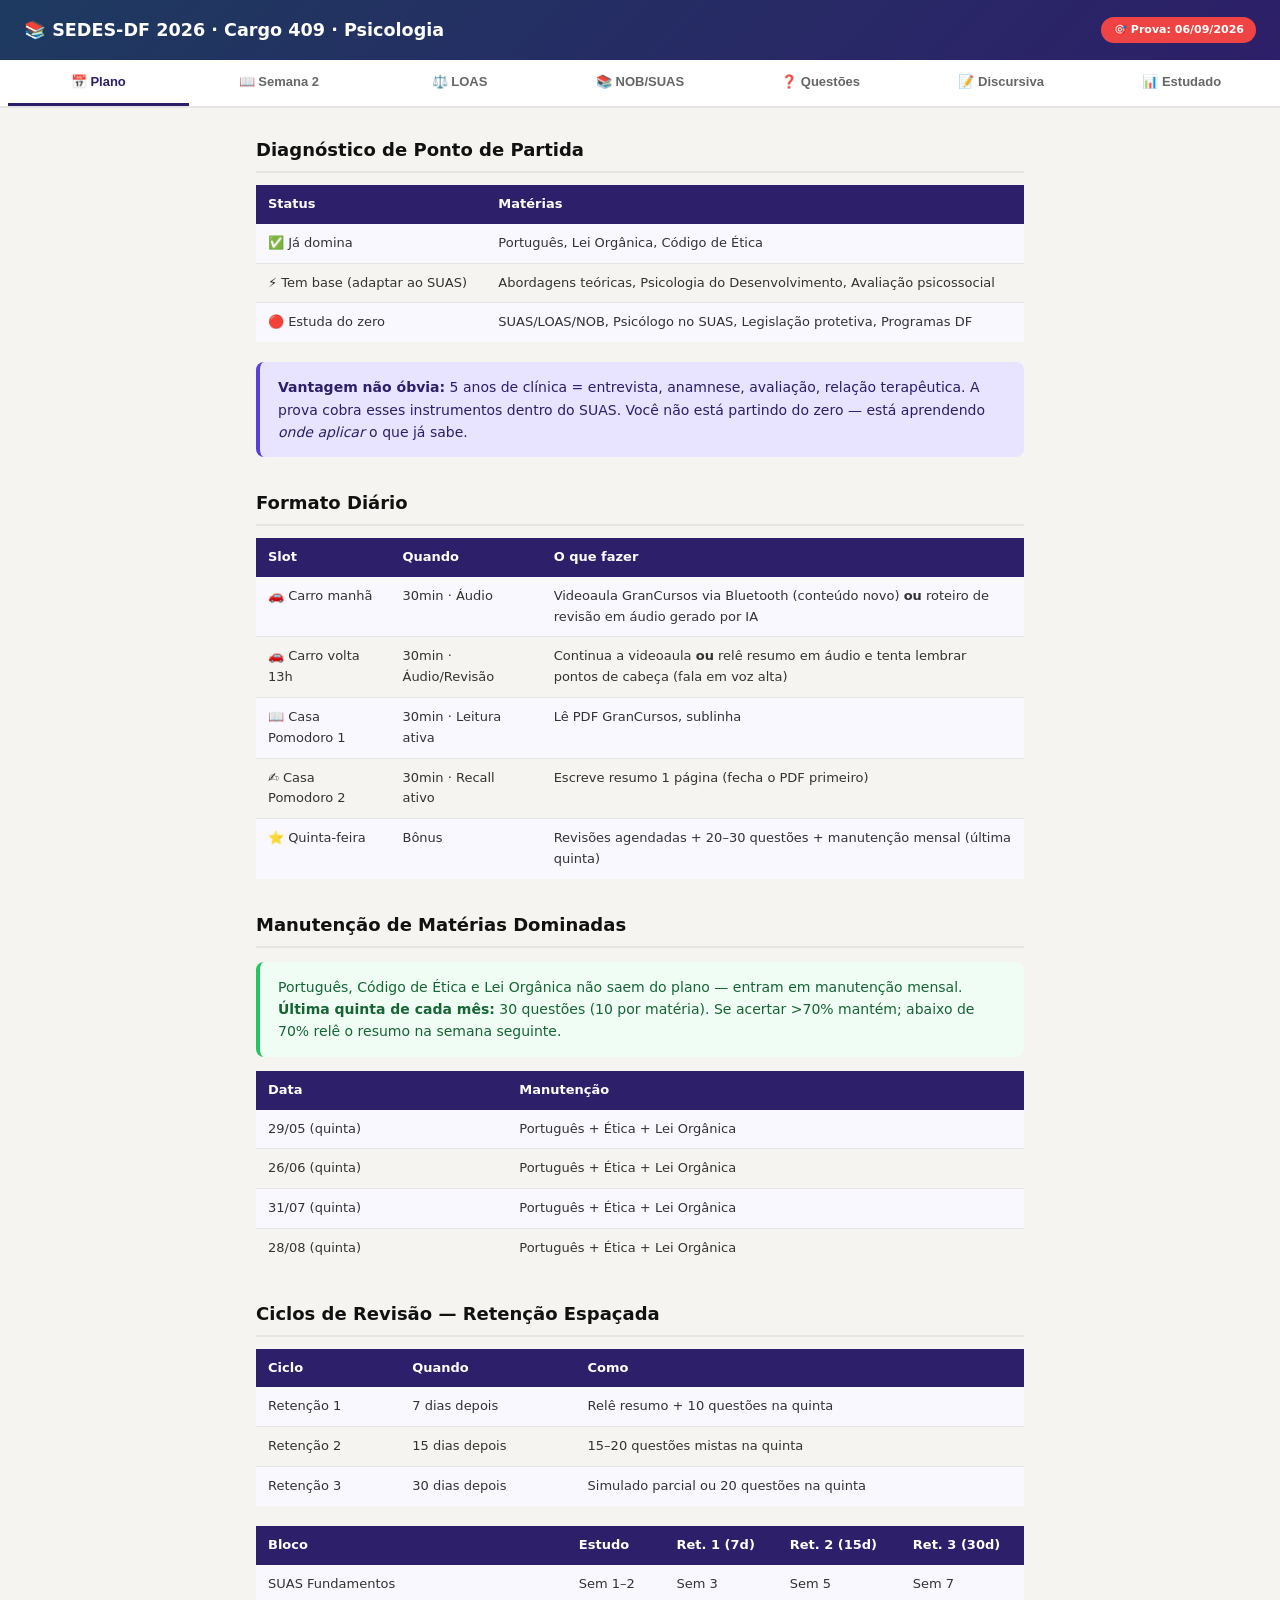
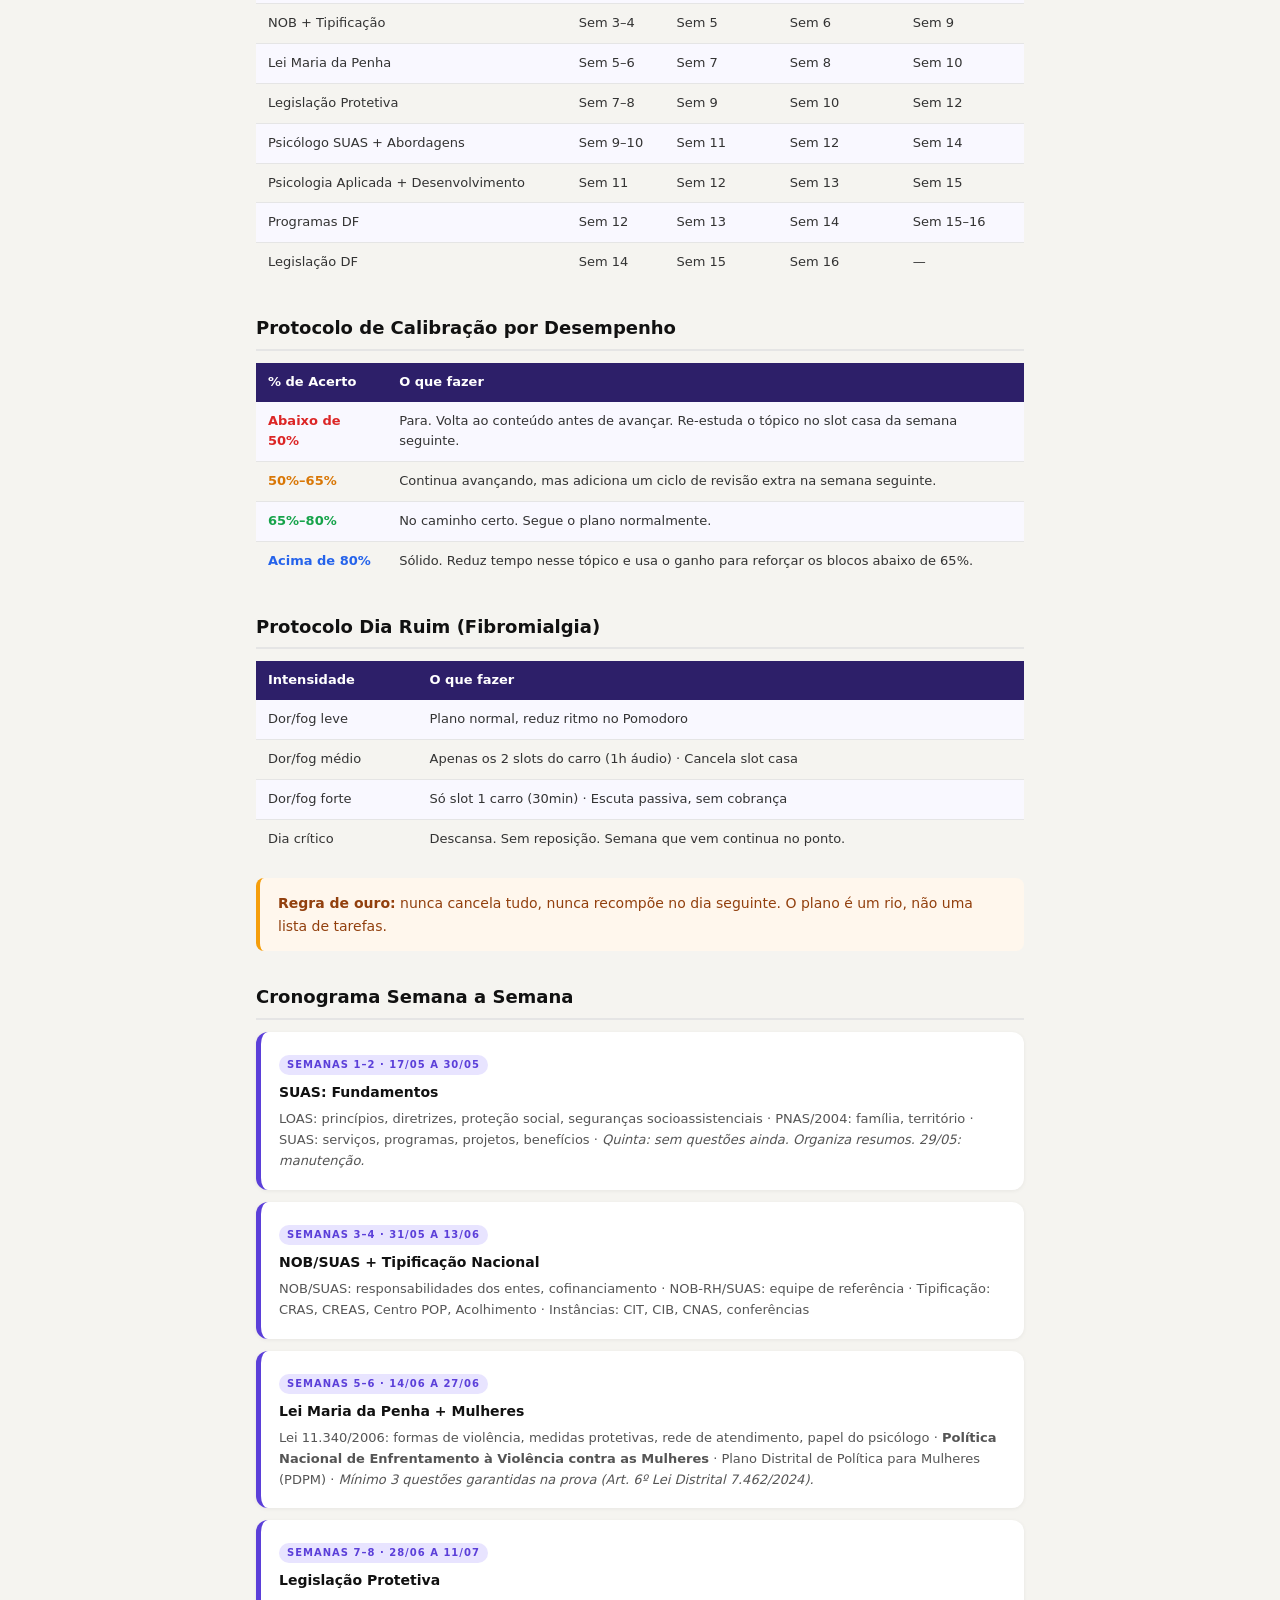
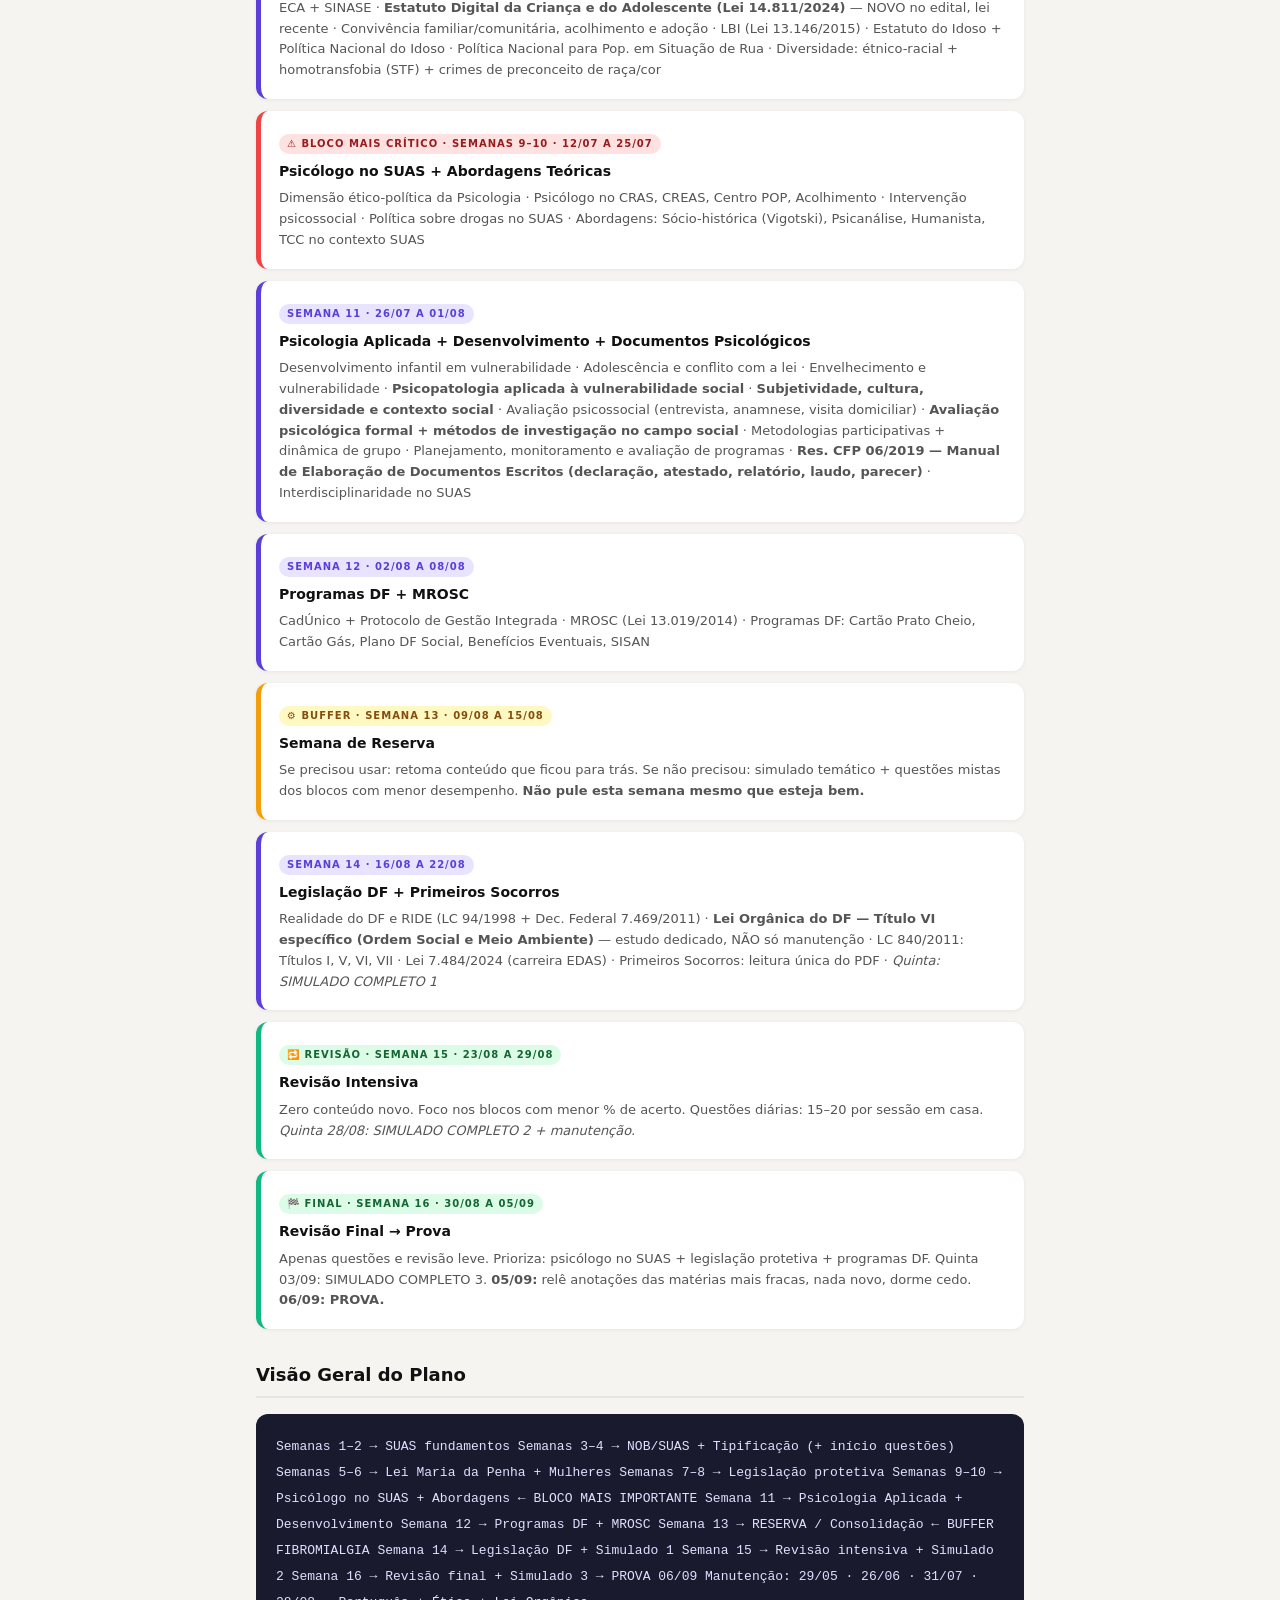
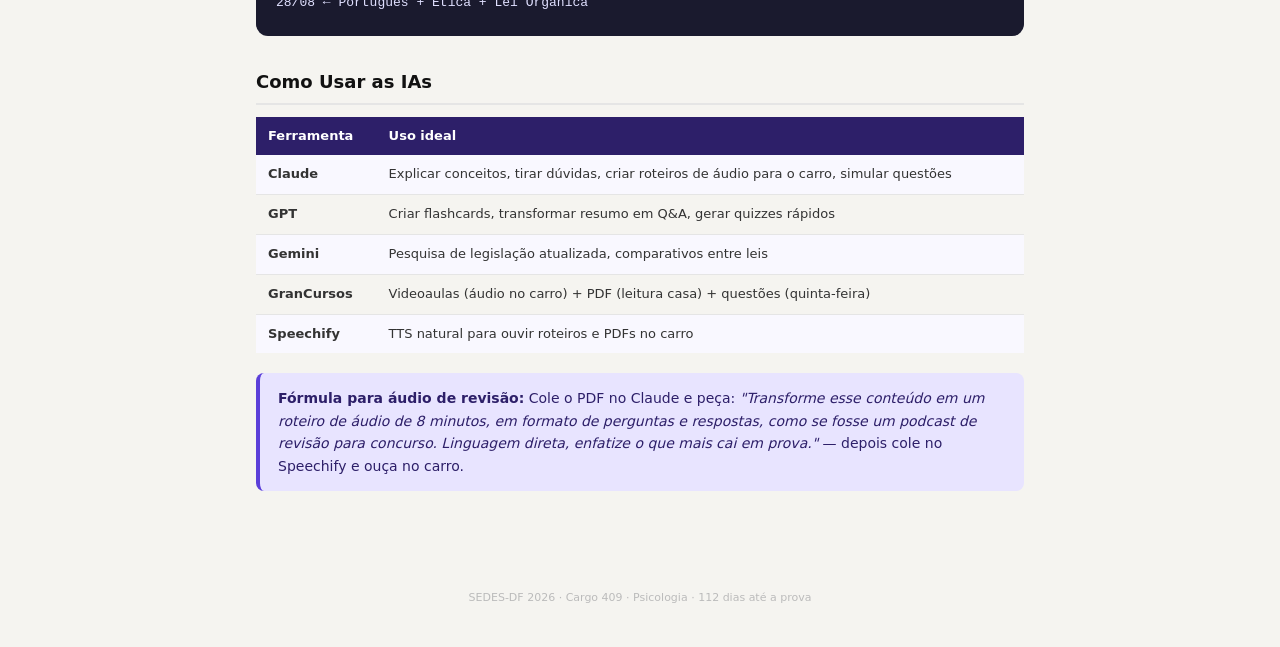
==== commit f244394f: "fix(plano): corrigir 4 lacunas críticas vs edital Cargo 409 Auditoria cruzando o plano com o conteúd" ====
--- a/index.html
+++ b/index.html
@@ -358,13 +358,13 @@
   <div class="semana-card">
     <div class="semana-badge">Semanas 5–6 · 14/06 a 27/06</div>
     <h4>Lei Maria da Penha + Mulheres</h4>
-    <p>Lei 11.340/2006: formas de violência, medidas protetivas, rede de atendimento, papel do psicólogo · Plano Distrital de Política para Mulheres · <em>Mínimo 3 questões garantidas na prova.</em></p>
+    <p>Lei 11.340/2006: formas de violência, medidas protetivas, rede de atendimento, papel do psicólogo · <strong>Política Nacional de Enfrentamento à Violência contra as Mulheres</strong> · Plano Distrital de Política para Mulheres (PDPM) · <em>Mínimo 3 questões garantidas na prova (Art. 6º Lei Distrital 7.462/2024).</em></p>
   </div>
 
   <div class="semana-card">
     <div class="semana-badge">Semanas 7–8 · 28/06 a 11/07</div>
     <h4>Legislação Protetiva</h4>
-    <p>ECA + SINASE · LBI (Lei 13.146/2015) · Estatuto do Idoso + Política Nacional do Idoso · Política Nacional para Pop. em Situação de Rua · Diversidade: étnico-racial + homotransfobia</p>
+    <p>ECA + SINASE · <strong>Estatuto Digital da Criança e do Adolescente (Lei 14.811/2024)</strong> — NOVO no edital, lei recente · Convivência familiar/comunitária, acolhimento e adoção · LBI (Lei 13.146/2015) · Estatuto do Idoso + Política Nacional do Idoso · Política Nacional para Pop. em Situação de Rua · Diversidade: étnico-racial + homotransfobia (STF) + crimes de preconceito de raça/cor</p>
   </div>
 
   <div class="semana-card bloco-critico">
@@ -375,8 +375,8 @@
 
   <div class="semana-card">
     <div class="semana-badge">Semana 11 · 26/07 a 01/08</div>
-    <h4>Psicologia Aplicada + Desenvolvimento</h4>
-    <p>Desenvolvimento infantil em vulnerabilidade · Adolescência e conflito com a lei · Envelhecimento e vulnerabilidade · Avaliação psicossocial: entrevista, anamnese, visita domiciliar · Interdisciplinaridade no SUAS</p>
+    <h4>Psicologia Aplicada + Desenvolvimento + Documentos Psicológicos</h4>
+    <p>Desenvolvimento infantil em vulnerabilidade · Adolescência e conflito com a lei · Envelhecimento e vulnerabilidade · <strong>Psicopatologia aplicada à vulnerabilidade social</strong> · <strong>Subjetividade, cultura, diversidade e contexto social</strong> · Avaliação psicossocial (entrevista, anamnese, visita domiciliar) · <strong>Avaliação psicológica formal + métodos de investigação no campo social</strong> · Metodologias participativas + dinâmica de grupo · Planejamento, monitoramento e avaliação de programas · <strong>Res. CFP 06/2019 — Manual de Elaboração de Documentos Escritos (declaração, atestado, relatório, laudo, parecer)</strong> · Interdisciplinaridade no SUAS</p>
   </div>
 
   <div class="semana-card">
@@ -394,7 +394,7 @@
   <div class="semana-card">
     <div class="semana-badge">Semana 14 · 16/08 a 22/08</div>
     <h4>Legislação DF + Primeiros Socorros</h4>
-    <p>Realidade do DF e RIDE (LC 94/1998) · LC 840/2011: Títulos I, V, VI, VII · Lei 7.484/2024 (carreira EDAS) · Primeiros Socorros: leitura única do PDF · <em>Quinta: SIMULADO COMPLETO 1</em></p>
+    <p>Realidade do DF e RIDE (LC 94/1998 + Dec. Federal 7.469/2011) · <strong>Lei Orgânica do DF — Título VI específico (Ordem Social e Meio Ambiente)</strong> — estudo dedicado, NÃO só manutenção · LC 840/2011: Títulos I, V, VI, VII · Lei 7.484/2024 (carreira EDAS) · Primeiros Socorros: leitura única do PDF · <em>Quinta: SIMULADO COMPLETO 1</em></p>
   </div>
 
   <div class="semana-card bloco-revisao">
@@ -1266,6 +1266,17 @@
 
   <h2 class="plano-h2">📊 O que a Clarissa já estudou</h2>
   <div class="info-box"><strong>Como funciona:</strong> esta aba acumula tudo que já foi estudado, semana a semana. A aba "Semana X" da nav principal mostra só a semana atual (vai sendo sobrescrita). Aqui você tem o histórico completo para os <strong>ciclos de revisão</strong> (7d, 15d, 30d) e para saber em que pé está cada bloco.</div>
+
+  <h2 class="plano-h2">🔍 Auditoria do edital — correções aplicadas em 24/05</h2>
+  <div class="success-box">Cruzamento integral do plano com o conteúdo programático literal do edital (Cargo 409 — Quadrix). <strong>4 lacunas críticas corrigidas</strong> nas semanas correspondentes:</div>
+  <table class="diag-table">
+    <tr><th>Lacuna crítica</th><th>Onde foi corrigida</th><th>Por que importa</th></tr>
+    <tr><td><strong>Estatuto Digital da Criança e do Adolescente (Lei 14.811/2024)</strong></td><td>Semana 7–8</td><td>Lei nova, cobrança quase certa — antes não estava no plano</td></tr>
+    <tr><td><strong>Política Nacional de Enfrentamento à Violência contra Mulheres</strong></td><td>Semana 5–6</td><td>Cobrança explícita no edital — antes só Lei Maria da Penha</td></tr>
+    <tr><td><strong>Lei Orgânica DF — Título VI específico</strong> (Ordem Social e Meio Ambiente)</td><td>Semana 14</td><td>Edital exige este título textualmente — antes era só manutenção genérica</td></tr>
+    <tr><td><strong>Res. CFP 06/2019 — Manual de Documentos Escritos</strong> (laudo, parecer, relatório)</td><td>Semana 11</td><td>Tópico 4.3 do edital específico — antes só manutenção genérica de Ética</td></tr>
+  </table>
+  <div class="warn-box"><strong>Lacunas médias ainda pendentes</strong> (não bloqueantes, mas vão ser reforçadas conforme o cronograma avança): metodologias participativas + dinâmica de grupo (incluída na Sem 11), planejamento/monitoramento/avaliação de programas (incluída na Sem 11), estratégias de redução de danos (Sem 9–10), CadÚnico + Protocolo de Gestão Integrada (Sem 12 — pode ser antecipado para Sem 3–4 se sobrar tempo).</div>
 
   <h2 class="plano-h2">Progresso geral do edital</h2>
   <table class="diag-table">
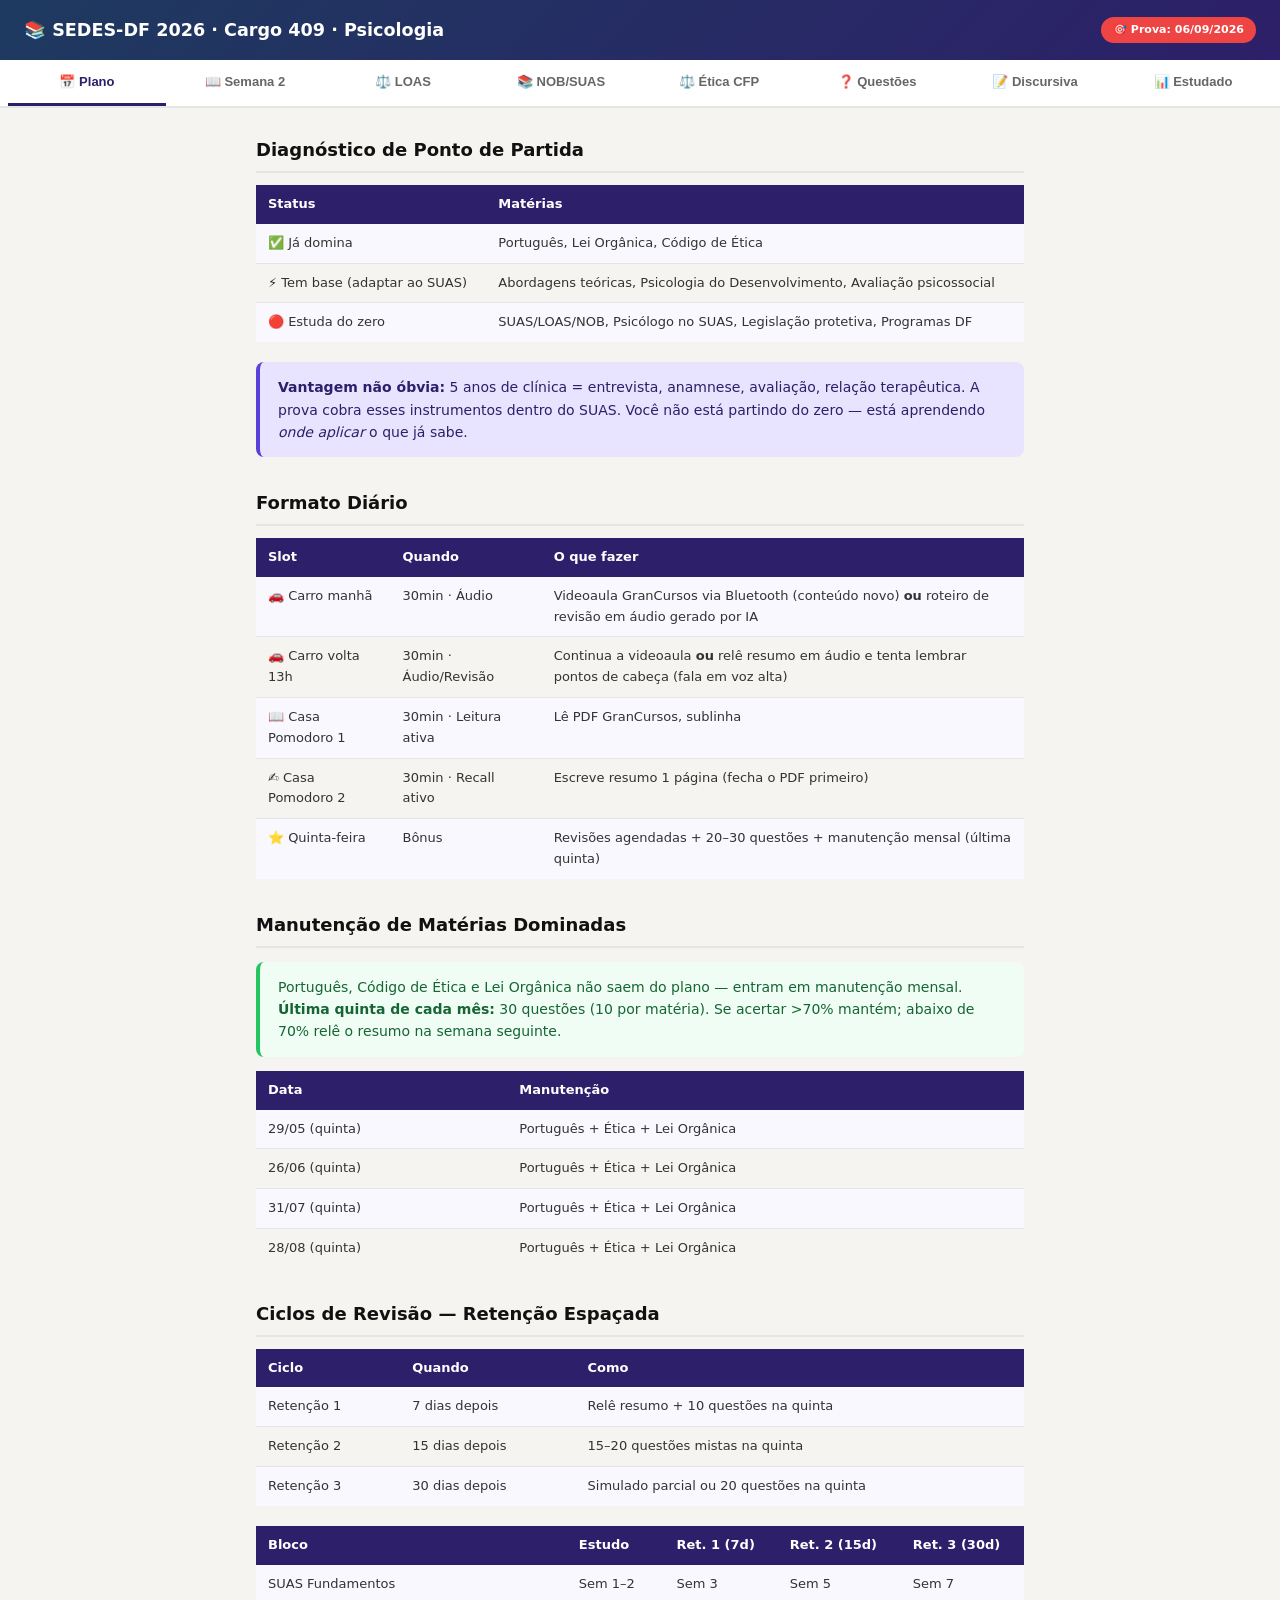
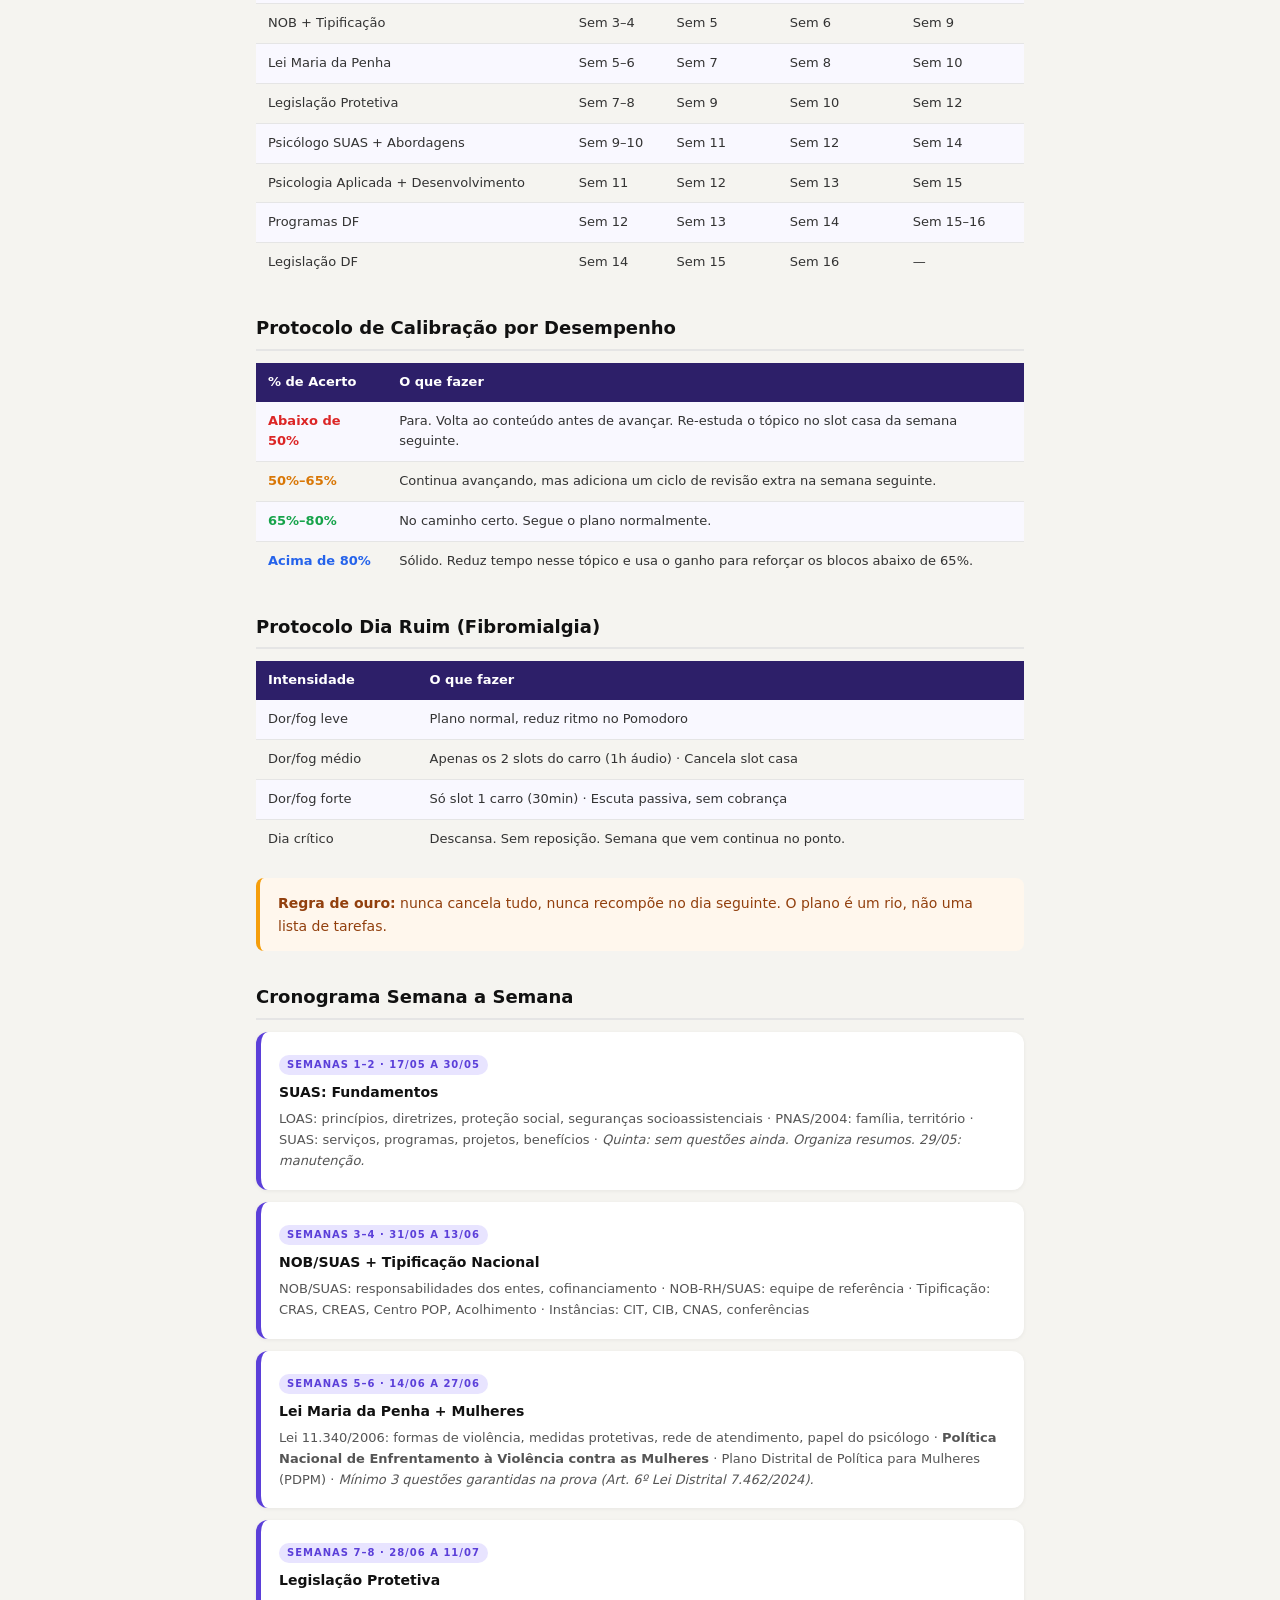
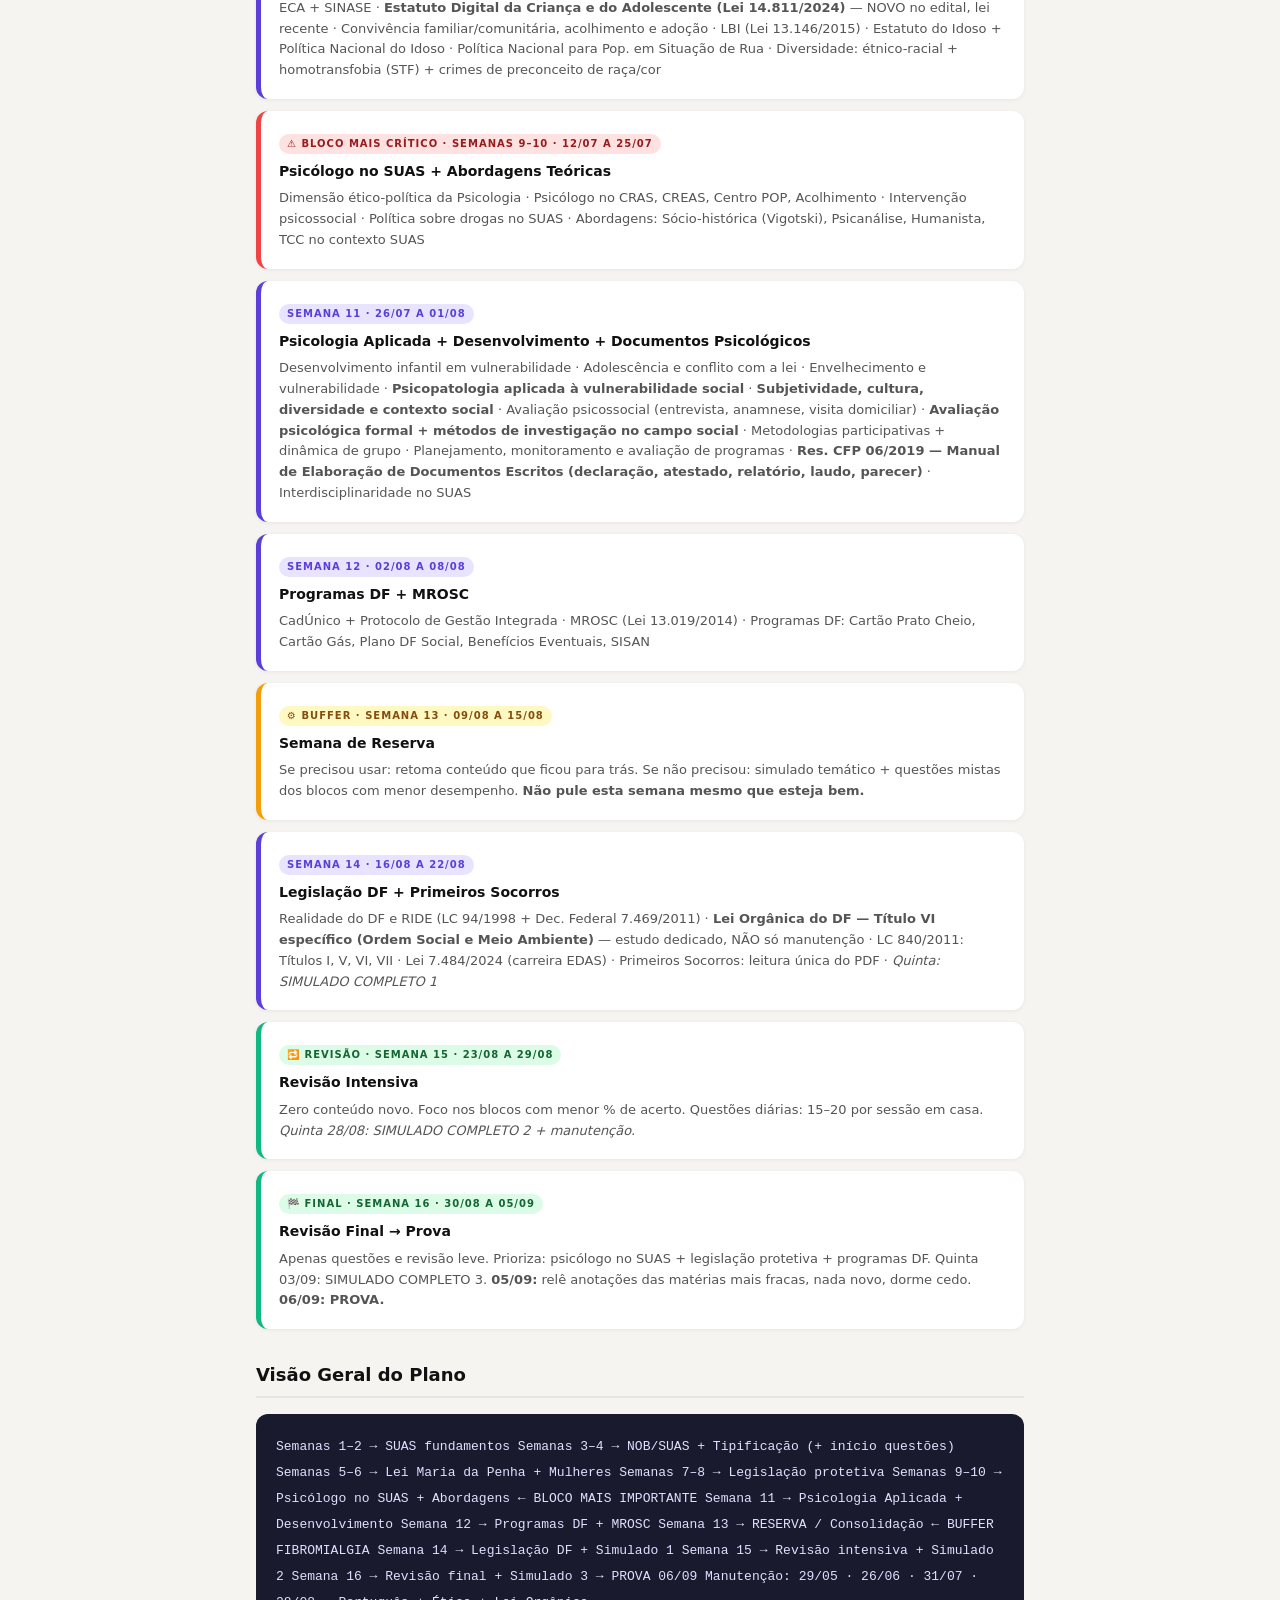
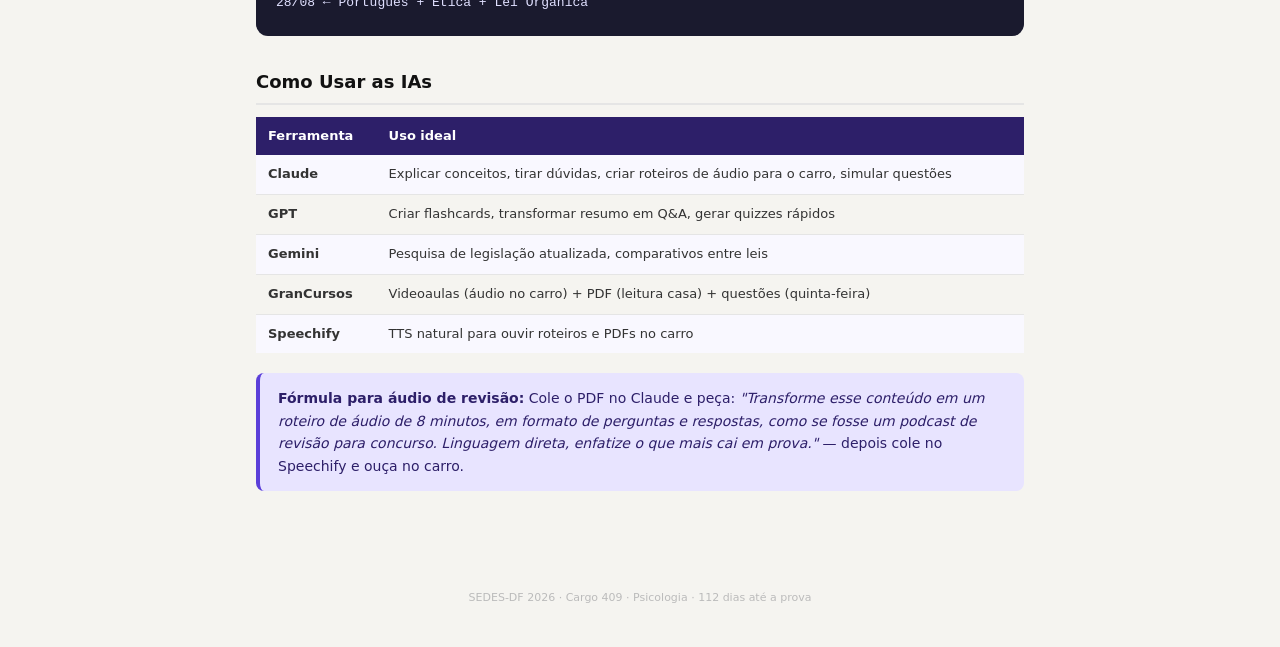
==== commit 77188cec: "feat: aba permanente ⚖️ Ética CFP (Res. 10/2005 + 06/2019) Primeira aba Quadrix da Fase 1 da estraté" ====
--- a/index.html
+++ b/index.html
@@ -263,6 +263,7 @@
   <button class="main-tab" onclick="showMain('semana1')">📖 Semana 2</button>
   <button class="main-tab" onclick="showMain('loas')">⚖️ LOAS</button>
   <button class="main-tab" onclick="showMain('nob')">📚 NOB/SUAS</button>
+  <button class="main-tab" onclick="showMain('etica')">⚖️ Ética CFP</button>
   <button class="main-tab" onclick="showMain('questoes')">❓ Questões</button>
   <button class="main-tab" onclick="window.location.href='discursiva/discursiva.html'">📝 Discursiva</button>
   <button class="main-tab" onclick="showMain('estudado')">📊 Estudado</button>
@@ -1156,7 +1157,236 @@
 </section>
 
 <!-- ══════════════════════════════════════════════════════════
-     TAB 5: QUESTÕES
+     TAB 5: ÉTICA PROFISSIONAL DO PSICÓLOGO (Quadrix)
+     Cód. Ética CFP 10/2005 + Res. CFP 06/2019 + correlatas
+══════════════════════════════════════════════════════════ -->
+<section id="tab-etica" class="tab-section">
+<div class="loas-wrap">
+
+  <div class="loas-header">
+    <h2>⚖️ Ética Profissional do Psicólogo — Foco Quadrix</h2>
+    <div class="sub">Res. CFP 10/2005 (Código de Ética) + Res. CFP 06/2019 (Documentos) — Cargo 409 (~3 questões esperadas, pico de literalidade da Quadrix)</div>
+  </div>
+
+  <div class="loas-nav">
+    <button class="nb on" onclick="showEtica('es1',this)">1 · Princípios Fundamentais ⭐</button>
+    <button class="nb" onclick="showEtica('es2',this)">2 · Responsabilidades + Vedações</button>
+    <button class="nb" onclick="showEtica('es3',this)">3 · Sigilo Profissional ⭐</button>
+    <button class="nb" onclick="showEtica('es4',this)">4 · Crianças, Adolescentes, Justiça</button>
+    <button class="nb" onclick="showEtica('es5',this)">5 · Anúncio + Pesquisa</button>
+    <button class="nb" onclick="showEtica('es6',this)">6 · Infrações + Penalidades</button>
+    <button class="nb" onclick="showEtica('es7',this)">7 · Res. 06/2019 · Documentos ⭐</button>
+    <button class="nb" onclick="showEtica('es8',this)">8 · Outras Resoluções CFP</button>
+    <button class="nb" onclick="showEtica('es9',this)">🎯 Recall Geral</button>
+  </div>
+
+  <div class="loas-content">
+
+  <!-- es1: Princípios Fundamentais -->
+  <div id="es1" class="lsec on">
+    <div class="lcard">
+      <h2>Código de Ética — Resolução CFP nº 10/2005</h2>
+      <div class="lei">Aprovado em <span class="lnum">21/07/2005</span> pelo XII Plenário do CFP. Revogou o anterior (Res. CFP 02/1987). Estrutura: <span class="lkey">Apresentação · 7 Princípios Fundamentais · 25 Artigos · Disposições Gerais</span>.</div>
+      <div class="qbox"><div class="qbox-t">📌 Quadrix costuma cobrar</div><ul class="lq"><li>O Código de Ética vigente é a <strong>Res. CFP 10/2005</strong> (não confunda com Res. 02/1987, que foi revogada)</li><li>Tem <span class="lnum">7</span> princípios fundamentais (numerados em algarismos romanos)</li><li>Tem <span class="lnum">25</span> artigos</li></ul></div>
+    </div>
+    <div class="lcard">
+      <h2>Os 7 Princípios Fundamentais <span class="lhot">🔥 DECORE EM ORDEM</span></h2>
+      <ul class="la"><li><strong>I — Liberdade, Dignidade, Igualdade, Integridade.</strong> O psicólogo baseará o seu trabalho no respeito e na promoção da <span class="lkey">liberdade, da dignidade, da igualdade e da integridade do ser humano</span>, apoiado nos valores que embasam a <span class="lkey">Declaração Universal dos Direitos Humanos</span>.</li><li><strong>II — Saúde e Qualidade de Vida.</strong> O psicólogo trabalhará visando promover a <span class="lkey">saúde e a qualidade de vida</span> das pessoas e das coletividades e contribuirá para a <span class="lkey">eliminação de quaisquer formas de negligência, discriminação, exploração, violência, crueldade e opressão</span>.</li><li><strong>III — Responsabilidade Social.</strong> O psicólogo atuará com responsabilidade social, <span class="lkey">analisando crítica e historicamente a realidade política, econômica, social e cultural</span>.</li><li><strong>IV — Responsabilidade Profissional + Aprimoramento.</strong> O psicólogo atuará com responsabilidade, por meio do <span class="lkey">contínuo aprimoramento profissional</span>, contribuindo para o desenvolvimento da Psicologia como campo científico de conhecimento e de prática.</li><li><strong>V — Universalização do Acesso.</strong> O psicólogo contribuirá para promover a <span class="lkey">universalização do acesso da população</span> às informações, ao conhecimento da ciência psicológica, aos serviços e aos padrões éticos da profissão.</li><li><strong>VI — Dignidade da Profissão.</strong> O psicólogo zelará para que o <span class="lkey">exercício profissional seja efetuado com dignidade</span>, rejeitando situações em que a Psicologia esteja sendo aviltada.</li><li><strong>VII — Relações de Poder.</strong> O psicólogo <span class="lkey">considerará as relações de poder</span> nos contextos em que atua e os impactos dessas relações sobre as suas atividades profissionais, posicionando-se de forma crítica.</li></ul>
+      <div class="mbox"><div class="mbox-t">🧠 Mnemônico — os 7 Princípios</div><ul class="lm"><li><strong>LI-SA-RES-RES-UN-DI-PO</strong> → <strong>LI</strong>berdade · <strong>SA</strong>úde · <strong>RES</strong>p. Social · <strong>RES</strong>p. Profissional · <strong>UN</strong>iversalização · <strong>DI</strong>gnidade · <strong>PO</strong>der</li><li>Princípio I é o único que cita a <strong>Declaração Universal dos Direitos Humanos</strong></li><li>Princípio II é o único com a lista de 6 violações (<em>negligência, discriminação, exploração, violência, crueldade, opressão</em>)</li></ul></div>
+      <div class="tbox"><div class="tbox-t">⚠️ Armadilhas clássicas</div><ul class="lt"><li>"...apoiado na <span class="lneg">Constituição Federal</span>..." → <strong>ERRADO</strong> (Princípio I cita Declaração Universal dos Direitos Humanos, não CF)</li><li>"...trabalhará visando promover a saúde <span class="lneg">individual</span>..." → <strong>ERRADO</strong> (Princípio II: pessoas E coletividades)</li><li>"...realidade política <span class="lneg">e econômica</span>..." → <strong>INCOMPLETO</strong> (Princípio III: política, econômica, social E cultural — as 4)</li><li>"...universalização do acesso da população aos <span class="lneg">serviços de psicologia</span>..." → <strong>INCOMPLETO</strong> (Princípio V: informações, conhecimento, serviços E padrões éticos)</li></ul></div>
+    </div>
+  </div>
+
+  <!-- es2: Responsabilidades + Vedações -->
+  <div id="es2" class="lsec">
+    <div class="lcard">
+      <h2>Art. 1° — Deveres Fundamentais do Psicólogo</h2>
+      <div class="lei">São deveres fundamentais (10 alíneas, "a" a "j"):</div>
+      <ul class="la"><li><strong>a)</strong> Conhecer, respeitar e fazer respeitar este Código</li><li><strong>b)</strong> Assumir responsabilidades profissionais somente por atividades para as quais esteja capacitado pessoal, teórica e tecnicamente</li><li><strong>c)</strong> Prestar serviços psicológicos de qualidade, em condições de trabalho dignas e apropriadas à natureza desses serviços</li><li><strong>d)</strong> Prestar serviços profissionais em <span class="lkey">situações de calamidade pública ou de emergência</span>, sem visar benefício pessoal</li><li><strong>e)</strong> Estabelecer acordos de prestação de serviços que respeitem os direitos do usuário ou beneficiário</li><li><strong>f)</strong> Fornecer, a quem de direito, na prestação de serviços psicológicos, informações concernentes ao trabalho a ser realizado e ao seu objetivo profissional</li><li><strong>g)</strong> Informar, a quem de direito, os resultados decorrentes da prestação de serviços psicológicos</li><li><strong>h)</strong> Orientar a quem de direito sobre os encaminhamentos apropriados</li><li><strong>i)</strong> Zelar para que o exercício profissional seja efetuado com dignidade</li><li><strong>j)</strong> Cumprir as normas do CRP em que o psicólogo está inscrito</li></ul>
+    </div>
+    <div class="lcard">
+      <h2>Art. 2° — Vedações ao Psicólogo <span class="lhot">🔥 CAI MUITO</span></h2>
+      <div class="lei">Ao psicólogo é <span class="lneg">VEDADO</span> (21 alíneas, "a" a "u" — as mais cobradas):</div>
+      <ul class="la"><li><strong>a)</strong> Praticar ou ser conivente com quaisquer atos que <span class="lkey">caracterizem negligência, discriminação, exploração, violência, crueldade ou opressão</span></li><li><strong>b)</strong> Induzir a convicções políticas, filosóficas, morais, ideológicas, religiosas, de orientação sexual ou a qualquer tipo de preconceito</li><li><strong>c)</strong> Utilizar ou favorecer o uso de conhecimento e a utilização de práticas psicológicas como instrumentos de castigo, tortura ou qualquer forma de violência</li><li><strong>d)</strong> Ser perito, avaliador ou parecerista em situações nas quais seus vínculos, inclusive os de natureza <span class="lkey">familiar ou afetiva</span>, possam afetar a qualidade do trabalho ou a fidelidade aos princípios deste Código</li><li><strong>e)</strong> Prestar serviços profissionais a organizações concorrentes de modo que possa surgir conflito de interesses</li><li><strong>f)</strong> Prestar serviços ou vincular o título de psicólogo a serviços de atendimento psicológico cujos procedimentos, técnicas e meios não estejam regulamentados ou reconhecidos pela profissão</li><li><strong>g)</strong> Emitir documentos sem fundamentação e qualidade técnico-científica</li><li><strong>h)</strong> Interferir na validade e fidedignidade de instrumentos e técnicas psicológicas, adulterar resultados</li><li><strong>i)</strong> Intervir em prestação de serviços de outro psicólogo, salvo em situações que demonstradamente exijam a intervenção</li><li><strong>j)</strong> Pleitear ou receber comissões, empréstimos, doações ou vantagens outras, não correspondentes a serviços efetivamente prestados</li><li><strong>k)</strong> Ser conivente com erros, faltas éticas, violação de direitos, crimes ou contravenções praticados por psicólogos</li></ul>
+      <div class="tbox"><div class="tbox-t">⚠️ Armadilhas — Vedações</div><ul class="lt"><li>"O psicólogo pode ser perito de <span class="lneg">familiar próximo</span> desde que se declare suspeito..." → <strong>ERRADO</strong> (Art. 2°, d — é simplesmente VEDADO)</li><li>"Em situações de conflito político-ideológico, o psicólogo pode <span class="lneg">induzir o usuário</span> a uma visão crítica..." → <strong>ERRADO</strong> (Art. 2°, b)</li><li>"O psicólogo pode emitir documentos com base apenas em <span class="lneg">opinião pessoal</span>..." → <strong>ERRADO</strong> (Art. 2°, g — exige fundamentação técnico-científica)</li></ul></div>
+    </div>
+  </div>
+
+  <!-- es3: Sigilo Profissional -->
+  <div id="es3" class="lsec">
+    <div class="lcard">
+      <h2>Art. 9° — Dever de Sigilo <span class="lhot">⭐ TÓPICO MAIS COBRADO</span></h2>
+      <div class="lei">É <span class="lkey">dever do psicólogo respeitar o sigilo profissional</span> a fim de proteger, por meio da <span class="lkey">confidencialidade</span>, a intimidade das <span class="lkey">pessoas, grupos ou organizações</span>, a que tenha acesso no exercício profissional.</div>
+      <div class="qbox"><div class="qbox-t">📌 Quadrix costuma cobrar</div><ul class="lq"><li>Sigilo é <strong>dever</strong>, não opção</li><li>Protege intimidade de <strong>pessoas, grupos OU organizações</strong> — não só pessoas físicas</li><li>O meio de proteção é a <strong>confidencialidade</strong></li></ul></div>
+    </div>
+    <div class="lcard">
+      <h2>Art. 10 — Quebra de Sigilo (caput + §§ 1° e 2°)</h2>
+      <div class="lei">Em conflito entre o Art. 9° e os Princípios Fundamentais, <span class="lkey">excetuando-se os casos previstos em lei</span>, o psicólogo poderá decidir pela <span class="lkey">quebra de sigilo</span>, baseando sua decisão na <span class="lkey">busca do menor prejuízo</span>.</div>
+      <ul class="la"><li><strong>§ 1° (quebra por decisão ética):</strong> psicólogo deve restringir-se a prestar as <span class="lkey">informações estritamente necessárias</span></li><li><strong>§ 2° (quebra por previsão legal):</strong> mesma regra — <span class="lkey">informações estritamente necessárias</span></li></ul>
+      <div class="mbox"><div class="mbox-t">🧠 Princípio do Menor Prejuízo</div><ul class="lm"><li>A regra-mãe da quebra de sigilo é "<strong>busca do menor prejuízo</strong>"</li><li>Nunca é "obrigação total" nem "liberalidade plena" — sempre fundamentada e MÍNIMA</li></ul></div>
+      <div class="tbox"><div class="tbox-t">⚠️ Armadilhas — Sigilo</div><ul class="lt"><li>"O psicólogo <span class="lneg">deve</span> quebrar o sigilo quando solicitado pelos pais..." → <strong>ERRADO</strong> (não é dever; é decisão baseada em menor prejuízo)</li><li>"Quebrado o sigilo, o psicólogo deve relatar <span class="lneg">todos os fatos</span> de que tem conhecimento..." → <strong>ERRADO</strong> (estritamente necessárias)</li><li>"O sigilo é <span class="lneg">absoluto e inquebrável</span>..." → <strong>ERRADO</strong> (pode ser quebrado em conflito com princípios ou por lei)</li></ul></div>
+    </div>
+    <div class="lcard">
+      <h2>Art. 11 — Depoimento em Juízo</h2>
+      <div class="lei">Quando solicitado a depor em juízo, o psicólogo <span class="lkey">poderá prestar informações</span>, considerando o disposto neste Código.</div>
+      <div class="qbox"><div class="qbox-t">📌 Atenção à palavra "PODERÁ"</div><ul class="lq"><li>É <strong>faculdade</strong>, não dever — o psicólogo avalia caso a caso</li><li>O critério continua sendo Art. 10: menor prejuízo + informações estritamente necessárias</li></ul></div>
+    </div>
+    <div class="lcard">
+      <h2>Art. 12 — Equipe Multiprofissional</h2>
+      <div class="lei">Nos documentos que embasam as atividades em equipe multiprofissional, o psicólogo registrará apenas as <span class="lkey">informações necessárias para o cumprimento dos objetivos do trabalho</span>.</div>
+      <div class="tbox"><div class="tbox-t">⚠️ Armadilha</div><ul class="lt"><li>"Na equipe multi, o psicólogo deve registrar <span class="lneg">todos os dados clínicos</span> para garantir transparência..." → <strong>ERRADO</strong> (Art. 12: apenas o necessário para o objetivo do trabalho)</li></ul></div>
+    </div>
+  </div>
+
+  <!-- es4: Crianças, Adolescentes, Justiça -->
+  <div id="es4" class="lsec">
+    <div class="lcard">
+      <h2>Art. 13 — Crianças, Adolescentes e Interditos</h2>
+      <div class="lei">No atendimento à <span class="lkey">criança, adolescente ou interdito</span>, deve ser comunicado aos responsáveis o <span class="lkey">estritamente essencial</span> para se promoverem medidas em seu benefício.</div>
+      <div class="qbox"><div class="qbox-t">📌 Quadrix costuma cobrar</div><ul class="lq"><li>Os responsáveis recebem apenas o <strong>estritamente essencial</strong> — não acesso a todo o conteúdo</li><li>Critério: o que é <strong>necessário para medidas em benefício</strong> da criança/adolescente/interdito</li></ul></div>
+      <div class="tbox"><div class="tbox-t">⚠️ Armadilhas</div><ul class="lt"><li>"Os pais têm <span class="lneg">direito a todo o conteúdo</span> do atendimento do filho menor..." → <strong>ERRADO</strong></li><li>"O psicólogo <span class="lneg">não pode dar nenhuma informação</span> aos responsáveis..." → <strong>ERRADO</strong> (deve comunicar o essencial)</li></ul></div>
+    </div>
+    <div class="lcard">
+      <h2>Art. 14 — Pagamento por Serviços Profissionais</h2>
+      <div class="lei">Os preços dos serviços do psicólogo devem ser fixados considerando: condição financeira do usuário · contexto profissional · custos · dignidade da profissão.</div>
+      <p style="color:#94a3b8;font-size:0.83rem;margin-top:8px">⚠️ Pouco cobrado, mas existe — costuma vir em pegadinha sobre "pode psicólogo cobrar diferenciado conforme renda?" (sim, pode).</p>
+    </div>
+    <div class="lcard">
+      <h2>Art. 15 — Encerramento da Prestação de Serviços</h2>
+      <div class="lei">O encerramento deve ocorrer com a <span class="lkey">devida análise crítica</span> da situação e a <span class="lkey">comunicação à pessoa atendida</span>, encaminhando-a, quando necessário, a outro profissional.</div>
+    </div>
+  </div>
+
+  <!-- es5: Anúncio + Pesquisa -->
+  <div id="es5" class="lsec">
+    <div class="lcard">
+      <h2>Art. 20 — Anúncio Profissional</h2>
+      <div class="lei">Ao anunciar serviços profissionais, o psicólogo:</div>
+      <ul class="la"><li><strong>a)</strong> Mencionará apenas seu <span class="lkey">nome ou nome do serviço, sua profissão, número e sigla do CRP, especialidades reconhecidas, serviços prestados, endereço, contato e horário</span> de trabalho</li><li><strong>b)</strong> Apresentará apenas <span class="lkey">qualificações, formações e títulos que possa comprovar</span></li><li><strong>c)</strong> Pode incluir <span class="lkey">cursos de extensão, formação ou aperfeiçoamento</span> que possa comprovar</li></ul>
+      <div class="lcard" style="background:#2d1515;border-left-color:#ef4444;margin-top:14px"><h2 style="color:#f87171">É VEDADO no anúncio</h2><ul class="la"><li>Anunciar especialidade que <span class="lneg">não esteja reconhecida</span> pelo CFP/CRP</li><li>Anunciar prática que <span class="lneg">não esteja regulamentada</span></li><li>Vincular o título a entidades sem reconhecimento</li><li>Garantir <span class="lneg">resultados</span></li><li>Fazer publicidade enganosa, depreciativa ou sensacionalista</li></ul></div>
+      <div class="tbox"><div class="tbox-t">⚠️ Armadilhas</div><ul class="lt"><li>"O psicólogo pode anunciar <span class="lneg">'cura garantida'</span> de fobias..." → <strong>ERRADO</strong> (vedado garantir resultados)</li><li>"Posso anunciar especialização <span class="lneg">em andamento</span> como já obtida..." → <strong>ERRADO</strong> (só o comprovável)</li></ul></div>
+    </div>
+    <div class="lcard">
+      <h2>Art. 16 — Pesquisa em Psicologia</h2>
+      <ul class="la"><li>Avaliará os <span class="lkey">riscos envolvidos</span>, tanto pelos procedimentos quanto pela divulgação dos resultados</li><li>Garantirá o caráter <span class="lkey">voluntário da participação</span> dos envolvidos</li><li>Garantirá o <span class="lkey">anonimato</span> dos sujeitos de pesquisa</li><li>Garantirá o <span class="lkey">acesso aos resultados</span> em linguagem acessível</li><li>Submeterá projeto a <span class="lkey">Comitê de Ética em Pesquisa (CEP)</span> reconhecido, quando aplicável</li><li>Obterá o <span class="lkey">consentimento dos participantes ou seus responsáveis</span>, após esclarecimento sobre objetivos, método e direitos</li></ul>
+      <div class="qbox"><div class="qbox-t">📌 Quadrix costuma cobrar</div><ul class="lq"><li>Consentimento <strong>livre e esclarecido</strong> — sempre exigido</li><li>Pesquisa com seres humanos passa por <strong>CEP</strong> (Comitê de Ética em Pesquisa)</li><li>Direitos do participante: voluntariedade, anonimato, acesso aos resultados</li></ul></div>
+    </div>
+    <div class="lcard">
+      <h2>Art. 17 — Ensino, Pesquisa, Divulgação Científica</h2>
+      <div class="lei">No exercício do magistério, supervisão, pesquisa e divulgação científica, o psicólogo: <span class="lkey">cuidará dos princípios da profissão</span> · empregará seus conhecimentos para o aprimoramento da Psicologia · zelará pela formação de novos profissionais.</div>
+    </div>
+  </div>
+
+  <!-- es6: Infrações + Penalidades -->
+  <div id="es6" class="lsec">
+    <div class="lcard">
+      <h2>Art. 21 — Apuração de Infrações</h2>
+      <div class="lei">Compete aos <span class="lkey">Conselhos Regionais de Psicologia (CRPs)</span> a apuração das transgressões a este Código, conforme processo disciplinar próprio.</div>
+    </div>
+    <div class="lcard">
+      <h2>Art. 22 — As 5 Penalidades <span class="lhot">🔥 CAI MUITO — DECORE A ORDEM</span></h2>
+      <div class="lei">As transgressões deste Código constituirão infrações disciplinares com a aplicação das seguintes <span class="lkey">5 penalidades, em ordem crescente de gravidade</span>:</div>
+      <table class="ltable"><tr><th>#</th><th>Penalidade</th><th>Quem aplica</th></tr><tr><td><strong>a</strong></td><td><span class="lkey">Advertência</span></td><td>CRP</td></tr><tr><td><strong>b</strong></td><td><span class="lkey">Multa</span></td><td>CRP</td></tr><tr><td><strong>c</strong></td><td><span class="lkey">Censura Pública</span></td><td>CRP</td></tr><tr><td><strong>d</strong></td><td><span class="lkey">Suspensão</span> do exercício profissional <span class="lkey">por até 30 dias</span></td><td>CRP, <em>ad referendum</em> do <span class="lkey">CFP</span></td></tr><tr><td><strong>e</strong></td><td><span class="lkey">Cassação</span> do exercício profissional</td><td>CRP, <em>ad referendum</em> do <span class="lkey">CFP</span></td></tr></table>
+      <div class="mbox"><div class="mbox-t">🧠 Mnemônico — 5 Penalidades em ordem</div><ul class="lm"><li><strong>A · M · C · S · C</strong> → <strong>A</strong>dvertência · <strong>M</strong>ulta · <strong>C</strong>ensura pública · <strong>S</strong>uspensão · <strong>C</strong>assação</li><li>Suspensão é <strong>por até 30 dias</strong> (não 60, não 90)</li><li>Suspensão e Cassação exigem <strong><em>ad referendum</em> do CFP</strong> — as outras 3 ficam no CRP</li></ul></div>
+      <div class="tbox"><div class="tbox-t">⚠️ Armadilhas — Penalidades</div><ul class="lt"><li>"A suspensão pode ser de até <span class="lneg">90 dias</span>..." → <strong>ERRADO</strong> (até 30 dias)</li><li>"A advertência exige <span class="lneg">ad referendum do CFP</span>..." → <strong>ERRADO</strong> (só suspensão e cassação)</li><li>"As 5 penalidades são aplicáveis pelo <span class="lneg">CFP</span>..." → <strong>ERRADO</strong> (quem aplica é o CRP)</li><li>"A ordem é: advertência, censura, multa..." → <strong>ERRADO</strong> (multa vem antes de censura: a-b-c-d-e)</li></ul></div>
+    </div>
+    <div class="lcard">
+      <h2>Art. 23 — Aplicação Subsidiária</h2>
+      <div class="lei">Cabe ao CFP, ouvidos os CRPs, firmar <span class="lkey">orientações para a aplicação do Código</span>, podendo legislar sobre matéria omissa.</div>
+    </div>
+  </div>
+
+  <!-- es7: Res. 06/2019 — Documentos -->
+  <div id="es7" class="lsec">
+    <div class="lcard">
+      <h2>Resolução CFP nº 06/2019 — Manual de Elaboração de Documentos <span class="lhot">⭐ NOVA NO PLANO</span></h2>
+      <div class="lei">Publicada em <span class="lnum">29/03/2019</span>. <span class="lkey">Revogou a Res. CFP 07/2003</span>. Institui regras para a elaboração de documentos escritos produzidos pelo psicólogo no exercício profissional.</div>
+      <div class="qbox"><div class="qbox-t">📌 Quadrix costuma cobrar</div><ul class="lq"><li>Revogou a Res. 07/2003 (a banca pode citar a antiga como vigente — ERRADO)</li><li>São <span class="lnum">5</span> tipos de documentos escritos (decorar nomes na ordem do impacto crescente)</li></ul></div>
+    </div>
+    <div class="lcard">
+      <h2>Os 5 Tipos de Documentos <span class="lhot">🔥 SEMPRE CAI</span></h2>
+      <table class="ltable"><tr><th>#</th><th>Documento</th><th>O que é</th><th>Profundidade</th></tr><tr><td>1</td><td><strong>Declaração</strong></td><td>Informa apenas a <span class="lkey">ocorrência</span> de fatos: comparecimento, acompanhamento, atendimento. <span class="lkey">Sem julgamento ou avaliação</span></td><td>Mínima</td></tr><tr><td>2</td><td><strong>Atestado Psicológico</strong></td><td>Afirmação <span class="lkey">fundamentada e resumida</span> sobre fenômeno psicológico — para informar a instituição (escola, trabalho, justiça) sobre condições psicológicas</td><td>Baixa</td></tr><tr><td>3</td><td><strong>Relatório Psicológico</strong></td><td>Apresentação <span class="lkey">descritiva</span> sobre situações/condições psicológicas. Detalha o processo</td><td>Média</td></tr><tr><td>4</td><td><strong>Laudo Psicológico</strong></td><td>Apresentação <span class="lkey">descritiva E interpretativa</span> + <span class="lkey">determinações históricas, sociais, políticas e culturais</span></td><td>Alta</td></tr><tr><td>5</td><td><strong>Parecer Psicológico</strong></td><td><span class="lkey">Opinião fundamentada sobre questão específica</span> (consulta)</td><td>Resposta a consulta</td></tr></table>
+      <div class="mbox"><div class="mbox-t">🧠 Truque para diferenciar</div><ul class="lm"><li><strong>Declaração</strong> = "esteve aqui" (sem julgamento)</li><li><strong>Atestado</strong> = "está em condição X" (afirmação resumida)</li><li><strong>Relatório</strong> = descreve um processo</li><li><strong>Laudo</strong> = descreve E interpreta + contexto histórico/social</li><li><strong>Parecer</strong> = responde a uma pergunta específica de quem consultou</li></ul></div>
+      <div class="tbox"><div class="tbox-t">⚠️ Armadilhas — Documentos</div><ul class="lt"><li>"A <span class="lneg">declaração</span> contém análise crítica e interpretação..." → <strong>ERRADO</strong> (é só informação simples — quem interpreta é o LAUDO)</li><li>"O <span class="lneg">atestado</span> deve conter descrição minuciosa do processo..." → <strong>ERRADO</strong> (atestado é resumido — RELATÓRIO descreve)</li><li>"O <span class="lneg">laudo</span> não inclui determinações sociais/políticas..." → <strong>ERRADO</strong> (inclui obrigatoriamente)</li><li>"<span class="lneg">Parecer</span> é elaborado para apresentar resultados de avaliação..." → <strong>ERRADO</strong> (responde a CONSULTA específica)</li></ul></div>
+    </div>
+    <div class="lcard">
+      <h2>Estrutura Geral dos Documentos (Art. 4°)</h2>
+      <ul class="la"><li><strong>I — Identificação:</strong> autor, demandante, interessado, finalidade</li><li><strong>II — Descrição da demanda:</strong> motivo, justificativa</li><li><strong>III — Procedimento:</strong> métodos, técnicas e instrumentos utilizados</li><li><strong>IV — Análise:</strong> exposição reflexiva e fundamentada baseada nos achados</li><li><strong>V — Conclusão:</strong> síntese do processo, considerando finalidade do documento</li></ul>
+      <div class="qbox"><div class="qbox-t">📌 Quadrix costuma cobrar</div><ul class="lq"><li>São <span class="lnum">5</span> seções estruturais (I a V)</li><li>A <strong>análise</strong> deve ser <strong>fundamentada</strong> nos achados — não é opinião livre</li><li>Declaração NÃO segue essa estrutura completa (é mais simples)</li></ul></div>
+    </div>
+    <div class="lcard">
+      <h2>Princípios Técnicos (Art. 3°)</h2>
+      <ul class="la"><li>Compromisso com os <span class="lkey">direitos humanos</span></li><li>Cuidado na utilização de <span class="lkey">instrumentos e técnicas</span> reconhecidas</li><li>Linguagem <span class="lkey">precisa e científica</span></li><li>Rigor metodológico</li><li>Sigilo: informações <span class="lkey">estritamente necessárias</span> à finalidade do documento</li><li>Responsabilidade pelos documentos elaborados</li></ul>
+    </div>
+    <div class="lcard">
+      <h2>Tempo de Guarda dos Documentos (Art. 16) <span class="lhot">🔥 NÚMERO QUE CAI</span></h2>
+      <div class="lei">O psicólogo é responsável pela guarda dos documentos por <span class="lkey">prazo mínimo de <span class="lnum">5 anos</span></span>, observando os seguintes parâmetros: necessidade institucional · necessidade de comissões éticas e do CFP · solicitação judicial · interesse científico.</div>
+      <div class="tbox"><div class="tbox-t">⚠️ Armadilha clássica</div><ul class="lt"><li>"Prazo mínimo de guarda dos documentos psicológicos é de <span class="lneg">2 anos</span>..." → <strong>ERRADO</strong> (5 anos)</li><li>"...prazo de <span class="lneg">10 anos</span>..." → <strong>ERRADO</strong> (mínimo de 5, pode ser ampliado)</li></ul></div>
+    </div>
+  </div>
+
+  <!-- es8: Outras Resoluções -->
+  <div id="es8" class="lsec">
+    <div class="lcard">
+      <h2>Res. CFP nº 11/2018 — Atendimento Psicológico Online</h2>
+      <div class="lei">Regula a prestação de serviços psicológicos por meios <span class="lkey">tecnológicos de comunicação à distância</span> (TICs).</div>
+      <ul class="la"><li>Atendimento online é <span class="lkey">PERMITIDO</span></li><li>Psicólogo deve cadastrar-se previamente no <span class="lkey">e-Psi</span> (cadastro do CFP)</li><li>Cliente deve ser informado sobre <span class="lkey">limitações da modalidade</span> e proteção de dados</li></ul>
+      <div class="qbox"><div class="qbox-t">📌 Cuidado</div><ul class="lq"><li>Antes da Res. 11/2018 havia restrições. Agora é amplamente permitido (com cadastro)</li><li>Vítimas de violência, situações de emergência: cuidados extras</li></ul></div>
+    </div>
+    <div class="lcard">
+      <h2>Res. CFP nº 01/2018 — Pessoas Trans</h2>
+      <div class="lei">Estabelece <span class="lkey">orientações para psicólogos sobre identidade de gênero</span> e suspende qualquer prática que vise patologização, conversão ou reorientação.</div>
+      <ul class="la"><li>É <span class="lneg">VEDADO</span> ao psicólogo propor terapia de conversão</li><li>Reconhece identidade de gênero autodeclarada</li><li>Combate a patologização das vivências trans</li></ul>
+    </div>
+    <div class="lcard">
+      <h2>Res. CFP nº 01/1999 — Orientação Sexual</h2>
+      <div class="lei">Norma de atuação para psicólogos em relação à <span class="lkey">questão da orientação sexual</span>. Estabelece que a homossexualidade <span class="lkey">não constitui doença, distúrbio ou perversão</span>.</div>
+      <ul class="la"><li>Psicólogos <span class="lneg">não colaborarão</span> com eventos e serviços que proponham tratamento e cura das homossexualidades</li><li>Psicólogos <span class="lneg">não se pronunciarão</span> de forma a contribuir com preconceito social</li></ul>
+    </div>
+    <div class="lcard">
+      <h2>Res. CFP nº 09/2018 — Avaliação Psicológica (SATEPSI)</h2>
+      <div class="lei">Estabelece regras para a <span class="lkey">elaboração, comercialização, uso e estudo dos testes psicológicos</span>. Cria o <span class="lkey">SATEPSI</span> (Sistema de Avaliação de Testes Psicológicos).</div>
+      <ul class="la"><li>Só pode ser usado teste com <span class="lkey">parecer favorável</span> do SATEPSI</li><li>Teste tem validade temporal — psicólogo deve consultar SATEPSI periodicamente</li></ul>
+    </div>
+  </div>
+
+  <!-- es9: Recall Geral -->
+  <div id="es9" class="lsec">
+    <div class="lcard">
+      <h2>🎯 Recall — Números e Regras de Ouro</h2>
+      <p style="color:#94a3b8;font-size:0.84rem;margin-bottom:14px">Tente responder <strong>sem olhar</strong>. Clique para revelar.</p>
+      <div class="rcard" onclick="toggleRecall(this)"><div class="rq">Qual a Resolução do Código de Ética vigente? Em que ano?</div><div class="ra">→ Resolução CFP nº 10/2005 (revogou a Res. 02/1987)</div></div>
+      <div class="rcard" onclick="toggleRecall(this)"><div class="rq">Quantos princípios fundamentais tem o Código? E quantos artigos?</div><div class="ra">→ 7 princípios fundamentais + 25 artigos</div></div>
+      <div class="rcard" onclick="toggleRecall(this)"><div class="rq">O Princípio I cita qual documento internacional?</div><div class="ra">→ Declaração Universal dos Direitos Humanos (NÃO é a Constituição Federal)</div></div>
+      <div class="rcard" onclick="toggleRecall(this)"><div class="rq">Quais as 6 violações listadas no Princípio II?</div><div class="ra">→ Negligência, discriminação, exploração, violência, crueldade e opressão</div></div>
+      <div class="rcard" onclick="toggleRecall(this)"><div class="rq">O sigilo (Art. 9°) protege a intimidade de quem?</div><div class="ra">→ Pessoas, grupos OU organizações (não só pessoas)</div></div>
+      <div class="rcard" onclick="toggleRecall(this)"><div class="rq">Qual o critério para quebra de sigilo (Art. 10)?</div><div class="ra">→ Busca do menor prejuízo + informações estritamente necessárias</div></div>
+      <div class="rcard" onclick="toggleRecall(this)"><div class="rq">Quando solicitado a depor em juízo, o psicólogo deve ou pode prestar informações?</div><div class="ra">→ PODE (Art. 11 — é faculdade, não dever)</div></div>
+      <div class="rcard" onclick="toggleRecall(this)"><div class="rq">Atendimento a criança/adolescente/interdito: o que se comunica aos responsáveis?</div><div class="ra">→ Apenas o estritamente essencial para promover medidas em seu benefício (Art. 13)</div></div>
+      <div class="rcard" onclick="toggleRecall(this)"><div class="rq">Quais as 5 penalidades do Art. 22 em ordem?</div><div class="ra">→ a) Advertência · b) Multa · c) Censura pública · d) Suspensão (até 30 dias) · e) Cassação (A-M-C-S-C)</div></div>
+      <div class="rcard" onclick="toggleRecall(this)"><div class="rq">Qual a duração máxima da Suspensão? Quem aprova?</div><div class="ra">→ Até 30 dias · CRP aplica, mas exige ad referendum do CFP</div></div>
+      <div class="rcard" onclick="toggleRecall(this)"><div class="rq">Quem aplica a Cassação? Quem confirma?</div><div class="ra">→ CRP aplica, ad referendum do CFP confirma</div></div>
+      <div class="rcard" onclick="toggleRecall(this)"><div class="rq">Qual a Resolução vigente sobre documentos psicológicos? Que ano? O que revogou?</div><div class="ra">→ Res. CFP 06/2019 — revogou a Res. CFP 07/2003</div></div>
+      <div class="rcard" onclick="toggleRecall(this)"><div class="rq">Quais os 5 tipos de documentos psicológicos?</div><div class="ra">→ Declaração · Atestado · Relatório · Laudo · Parecer</div></div>
+      <div class="rcard" onclick="toggleRecall(this)"><div class="rq">Qual a diferença entre Relatório e Laudo?</div><div class="ra">→ Relatório é descritivo; Laudo é descritivo E interpretativo + determinações históricas, sociais, políticas e culturais</div></div>
+      <div class="rcard" onclick="toggleRecall(this)"><div class="rq">O que é um Parecer Psicológico?</div><div class="ra">→ Opinião fundamentada do psicólogo sobre uma questão específica (consulta) que lhe foi feita</div></div>
+      <div class="rcard" onclick="toggleRecall(this)"><div class="rq">Qual a estrutura geral dos documentos (Art. 4° Res. 06/2019)?</div><div class="ra">→ I-Identificação · II-Descrição da demanda · III-Procedimento · IV-Análise · V-Conclusão</div></div>
+      <div class="rcard" onclick="toggleRecall(this)"><div class="rq">Qual o prazo mínimo de guarda dos documentos psicológicos?</div><div class="ra">→ 5 anos (mínimo; pode ser ampliado)</div></div>
+      <div class="rcard" onclick="toggleRecall(this)"><div class="rq">É permitido atendimento psicológico online?</div><div class="ra">→ Sim, regulado pela Res. CFP 11/2018 — psicólogo deve se cadastrar no e-Psi</div></div>
+      <div class="rcard" onclick="toggleRecall(this)"><div class="rq">A homossexualidade é doença para o CFP? Qual a Resolução?</div><div class="ra">→ Não. Res. CFP 01/1999 — não constitui doença, distúrbio ou perversão. Vedado oferecer "tratamento" ou "cura"</div></div>
+      <div class="rcard" onclick="toggleRecall(this)"><div class="rq">Qual a Resolução sobre identidade de gênero?</div><div class="ra">→ Res. CFP 01/2018 — vedada terapia de conversão; respeita autodeclaração</div></div>
+      <div class="rcard" onclick="toggleRecall(this)"><div class="rq">Pode o psicólogo ser perito em caso envolvendo familiar?</div><div class="ra">→ NÃO. Art. 2°, "d" — vedado quando vínculos familiares ou afetivos possam afetar a qualidade do trabalho</div></div>
+      <div class="rcard" onclick="toggleRecall(this)"><div class="rq">Pode anunciar "cura garantida"?</div><div class="ra">→ NÃO. Art. 20 veda garantir resultados na publicidade</div></div>
+    </div>
+  </div>
+
+  </div><!-- /loas-content -->
+  <footer>SEDES-DF 2026 · Cargo 409 · Psicologia · Res. CFP 10/2005 + 06/2019 + correlatas</footer>
+</div>
+</section>
+
+<!-- ══════════════════════════════════════════════════════════
+     TAB 6: QUESTÕES
 ══════════════════════════════════════════════════════════ -->
 <section id="tab-questoes" class="tab-section">
 <div class="qz-wrap">
@@ -1283,6 +1513,7 @@
     <tr><th>Bloco do edital</th><th>Semana(s)</th><th>Status</th><th>Aba permanente</th></tr>
     <tr><td>SUAS Fundamentos (LOAS · PNAS)</td><td>1</td><td style="color:#16a34a;font-weight:700">✅ Concluído</td><td>⚖️ LOAS</td></tr>
     <tr><td>NOB/SUAS · NOB-RH · Tipificação</td><td>2</td><td style="color:#16a34a;font-weight:700">✅ Concluído</td><td>📚 NOB/SUAS</td></tr>
+    <tr><td>Código de Ética + Res. CFP 06/2019 (Documentos)</td><td>Manutenção mensal + Sem 11</td><td style="color:#d97706;font-weight:700">📖 Em manutenção</td><td>⚖️ Ética CFP</td></tr>
     <tr><td>Lei Maria da Penha + Mulheres</td><td>5–6</td><td style="color:#94a3b8">⏳ Pendente</td><td>—</td></tr>
     <tr><td>Legislação Protetiva (ECA · LBI · Idoso · Pop. Rua)</td><td>7–8</td><td style="color:#94a3b8">⏳ Pendente</td><td>—</td></tr>
     <tr><td>Psicólogo no SUAS + Abordagens ⭐</td><td>9–10</td><td style="color:#94a3b8">⏳ Pendente</td><td>—</td></tr>
@@ -1326,6 +1557,7 @@
   </div>
 
   <h2 class="plano-h2">Manutenção mensal — Português · Ética · Lei Orgânica</h2>
+  <div class="info-box"><strong>Dica nova:</strong> antes da manutenção de Ética, abre a aba <a onclick="showMain('etica')" style="color:#2563eb;cursor:pointer;text-decoration:underline">⚖️ Ética CFP</a> e faz o Recall Geral (seção 9) — leva 10 min e dispara a memória dos princípios + sigilo + penalidades antes das 10 questões. Marca acerto/erro por matéria pra decidir se "mantém" ou "relê" na semana seguinte.</div>
   <table class="diag-table">
     <tr><th>Data</th><th>Status</th><th>Desempenho</th></tr>
     <tr><td>28/05/2026 (quinta da semana 2)</td><td style="color:#16a34a;font-weight:700">✅ Concluída</td><td>— (registrar % após resolver)</td></tr>
@@ -1384,6 +1616,14 @@
   function showNob(id, btn) {
     document.querySelectorAll('#tab-nob .lsec').forEach(s => s.classList.remove('on'));
     document.querySelectorAll('#tab-nob .nb').forEach(b => b.classList.remove('on'));
+    document.getElementById(id).classList.add('on');
+    btn.classList.add('on');
+    window.scrollTo({top: 0, behavior: 'smooth'});
+  }
+
+  function showEtica(id, btn) {
+    document.querySelectorAll('#tab-etica .lsec').forEach(s => s.classList.remove('on'));
+    document.querySelectorAll('#tab-etica .nb').forEach(b => b.classList.remove('on'));
     document.getElementById(id).classList.add('on');
     btn.classList.add('on');
     window.scrollTo({top: 0, behavior: 'smooth'});
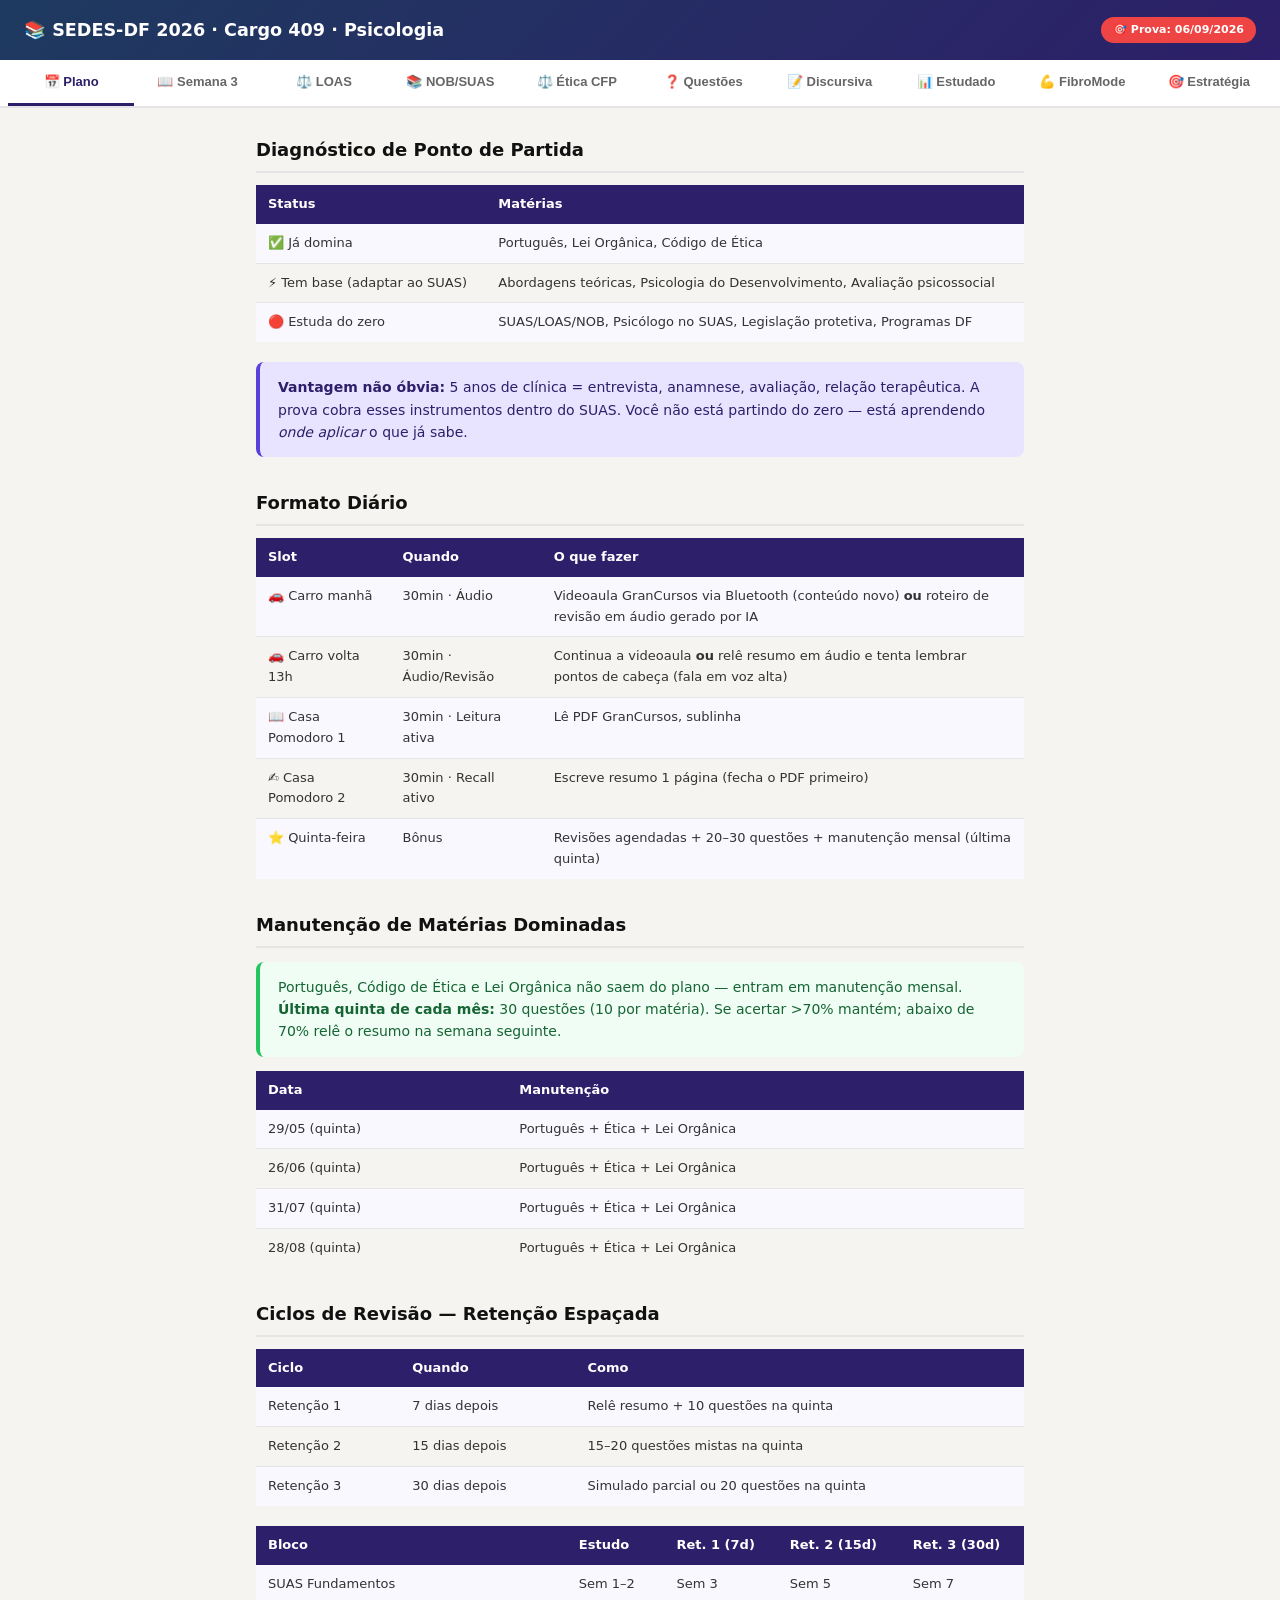
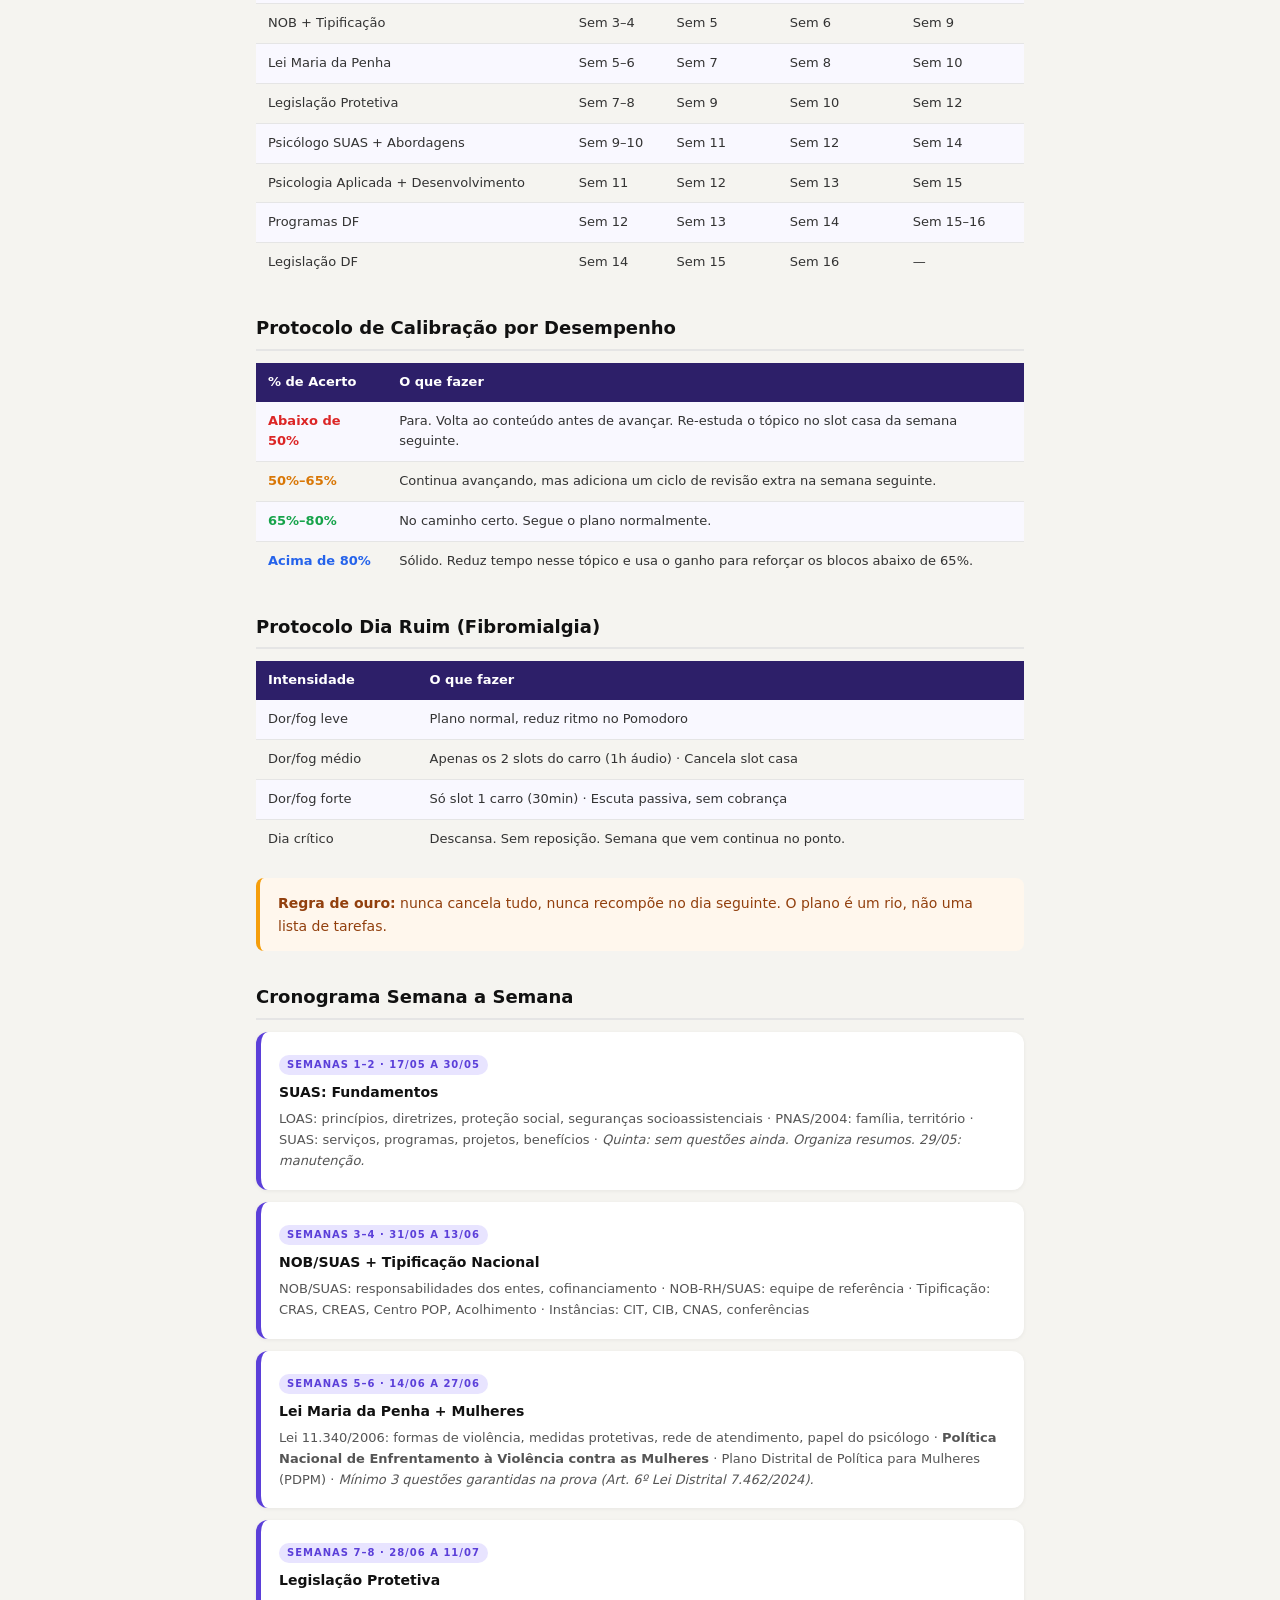
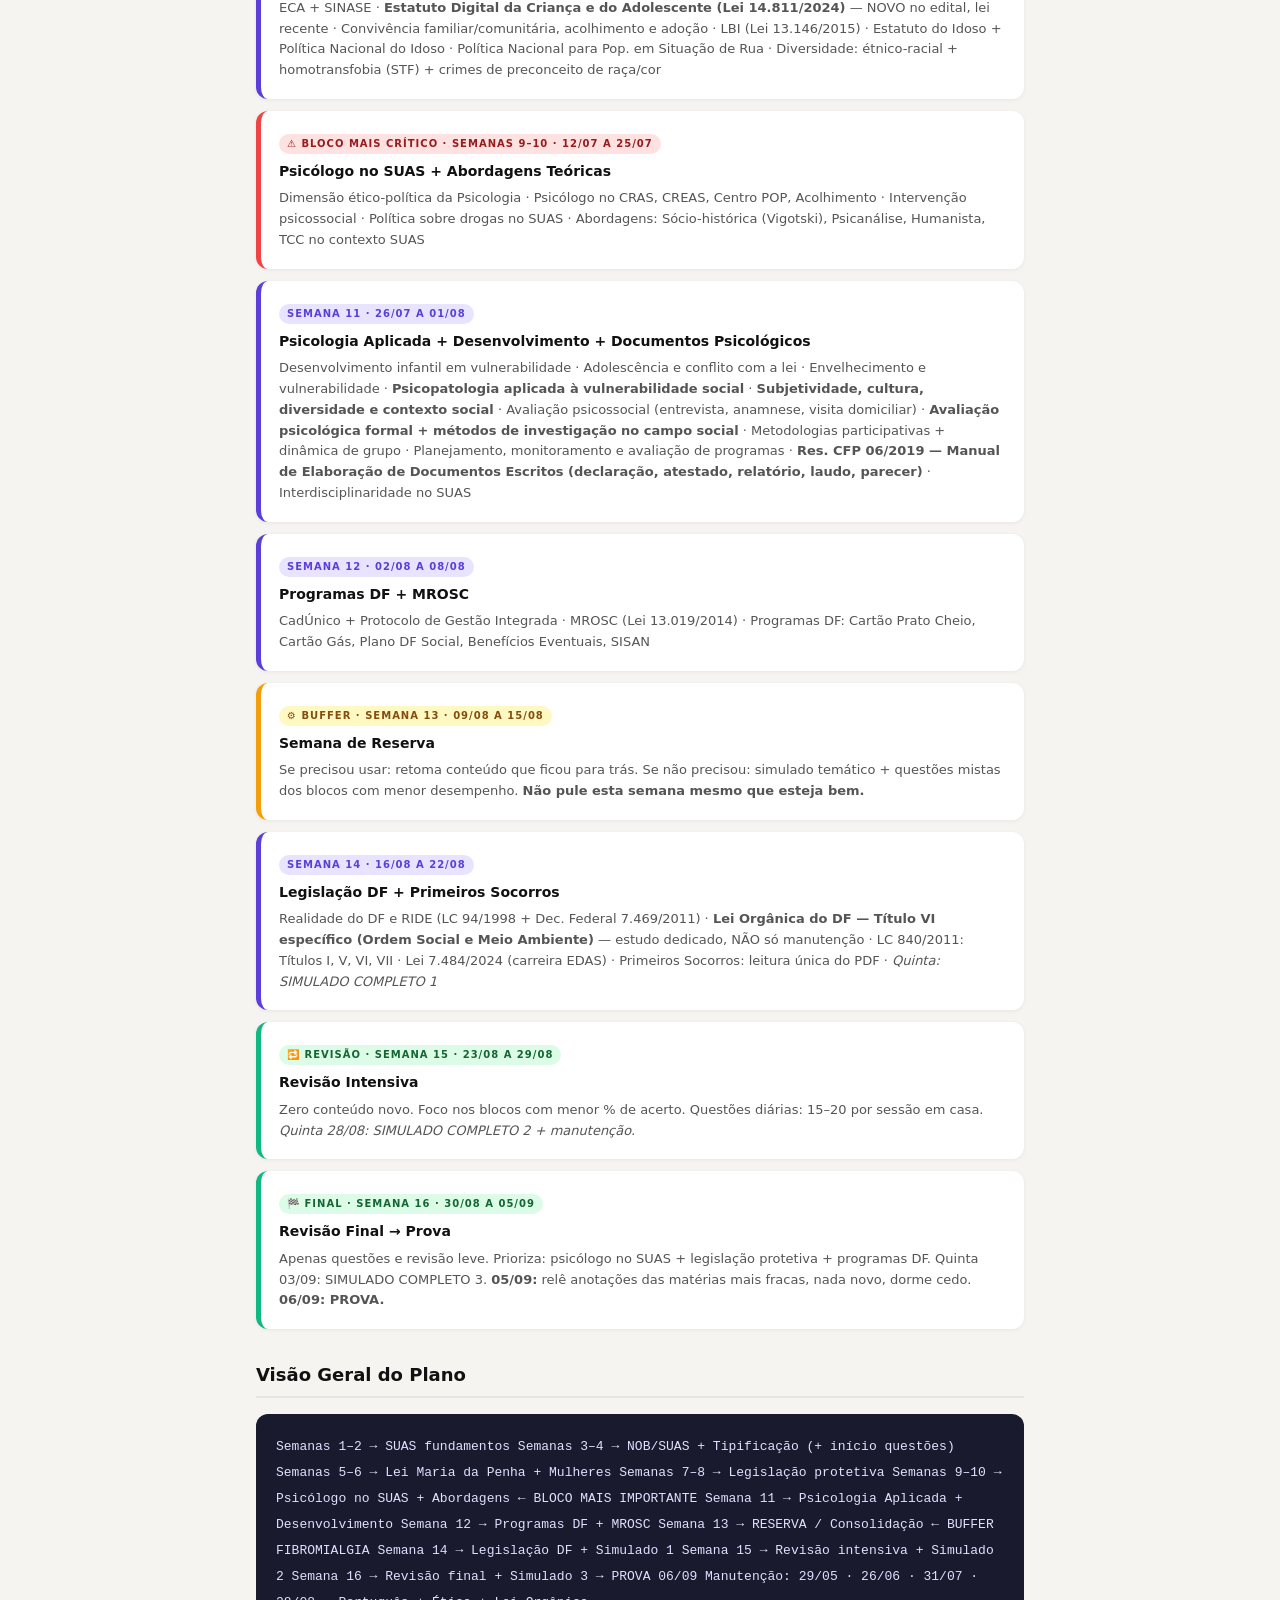
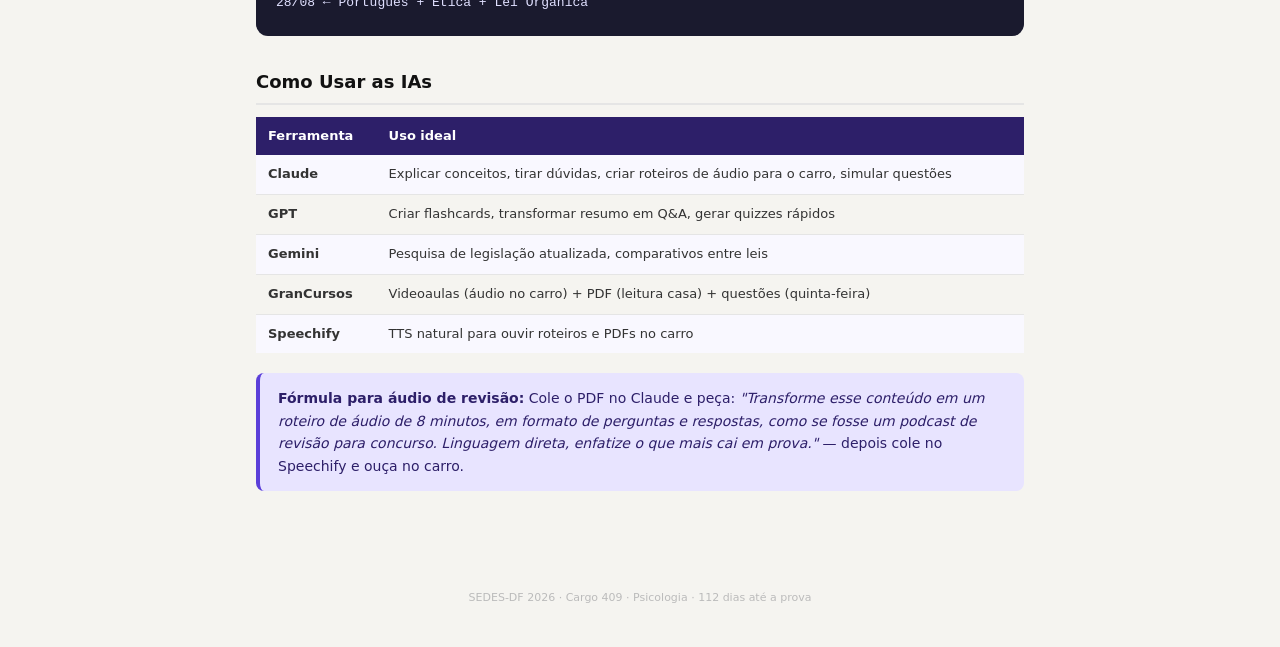
==== commit 0fd566b1: "fix(estudado): checks de recall agora persistem no localStorage toggleCheck so pintava a caixinha na" ====
--- a/index.html
+++ b/index.html
@@ -89,6 +89,16 @@
     .slot-time{font-size:11px;font-weight:600;color:#888;margin-top:2px}
     .slot p{font-size:14px;color:#444;margin-bottom:8px}
     .slot p:last-child{margin-bottom:0}
+    /* Check de conclusão de etapa */
+    .slot-check{margin-left:auto;flex-shrink:0;display:inline-flex;align-items:center;gap:6px;font-size:11px;font-weight:700;border:1.5px solid #cbd5e1;background:#fff;color:#64748b;border-radius:20px;padding:6px 12px;cursor:pointer;white-space:nowrap;transition:all .15s;font-family:inherit}
+    .slot-check:hover{border-color:#10b981;color:#10b981}
+    .slot-check.on{background:#10b981;border-color:#10b981;color:#fff}
+    .slot.slot-done{opacity:.62}
+    .slot.slot-done .slot-title{text-decoration:line-through;text-decoration-color:#10b981}
+    .day-progress{display:inline-flex;align-items:center;gap:8px;margin-top:10px;font-size:12px;font-weight:700;color:#10b981;background:#ecfdf5;border:1px solid #a7f3d0;border-radius:20px;padding:5px 12px}
+    .day-progress.zero{color:#94a3b8;background:#f1f5f9;border-color:#e2e8f0}
+    .dp-bar{width:90px;height:6px;border-radius:3px;background:#d1fae5;overflow:hidden}
+    .dp-bar i{display:block;height:100%;background:#10b981;transition:width .25s}
     .tip{background:#fef9ec;border:1px solid #f6d860;border-radius:8px;padding:8px 12px;font-size:13px;color:#7a5c00;margin-top:8px}
 
     .recall-card{background:#1a1a2e;color:#e0e0ff;border-radius:12px;padding:18px 20px;font-family:'Courier New',monospace;font-size:13px;line-height:2.1;margin-top:12px}
@@ -215,6 +225,12 @@
     .qz-feedback.show{display:block}
     .qz-feedback.ok{background:#f0fdf4;color:#166534;border-left:4px solid #22c55e}
     .qz-feedback.bad{background:#fef2f2;color:#991b1b;border-left:4px solid #ef4444}
+    .qz-explica{margin-top:10px}
+    .qz-explica-toggle{width:100%;text-align:left;background:#eef2ff;color:#4338ca;border:1px solid #c7d2fe;border-radius:10px;padding:11px 14px;font-size:14px;font-weight:600;cursor:pointer;display:flex;align-items:center;gap:8px;transition:.2s}
+    .qz-explica-toggle:hover{background:#e0e7ff;border-color:#a5b4fc}
+    .qz-explica-toggle::after{content:'▾';margin-left:auto;transition:transform .2s;color:#6366f1}
+    .qz-explica-toggle.open::after{transform:rotate(180deg)}
+    .qz-explica-body{margin-top:8px;background:#fafaff;border:1px solid #e0e7ff;border-left:4px solid #4338ca;border-radius:10px;padding:14px 16px;font-size:14px;line-height:1.6;color:#1e293b;white-space:normal}
 
     .qz-actions{display:flex;gap:8px;margin-top:14px}
     .qz-btn{flex:1;padding:12px;border-radius:10px;font-size:14px;font-weight:700;cursor:pointer;border:none;transition:.15s}
@@ -246,6 +262,101 @@
       .qz-stats-mini{grid-template-columns:repeat(2,1fr)}
       .qz-result-hero .big{font-size:36px}
     }
+
+    /* ═══ FIBROMODE ═══ */
+    .fm-wrap{max-width:840px;margin:0 auto;padding:18px}
+    .fm-rule{display:flex;align-items:center;gap:12px;background:linear-gradient(135deg,#fef3c7,#fde68a);border-left:5px solid #d97706;padding:14px 18px;border-radius:10px;margin-bottom:24px;font-size:14px;color:#78350f}
+    .fm-rule-icon{font-size:24px}
+    .fm-h2{color:#2d1f69;font-size:22px;margin:0 0 4px}
+    .fm-sub{color:#64748b;font-size:14px;margin:0 0 20px}
+    .fm-card{background:#fff;border:1px solid #e2e8f0;border-radius:14px;padding:20px;box-shadow:0 1px 3px rgba(0,0,0,0.04)}
+    .fm-slider-block{margin-bottom:18px;padding-bottom:14px;border-bottom:1px solid #f1f5f9}
+    .fm-slider-block:last-of-type{border-bottom:none;margin-bottom:8px}
+    .fm-slider-head{display:flex;justify-content:space-between;align-items:center;margin-bottom:6px}
+    .fm-slider-head label{font-weight:600;color:#1e293b;font-size:14px}
+    .fm-val{background:#2d1f69;color:#fff;font-weight:700;padding:3px 12px;border-radius:8px;font-size:13px;min-width:48px;text-align:center}
+    .fm-slider{width:100%;-webkit-appearance:none;appearance:none;height:8px;border-radius:4px;background:linear-gradient(to right,#10b981 0%,#f59e0b 50%,#ef4444 100%);outline:none;cursor:pointer}
+    .fm-slider::-webkit-slider-thumb{-webkit-appearance:none;appearance:none;width:22px;height:22px;border-radius:50%;background:#fff;border:3px solid #2d1f69;cursor:pointer;box-shadow:0 2px 4px rgba(0,0,0,0.15)}
+    .fm-slider::-moz-range-thumb{width:22px;height:22px;border-radius:50%;background:#fff;border:3px solid #2d1f69;cursor:pointer}
+    .fm-scale{display:flex;justify-content:space-between;font-size:11px;color:#94a3b8;margin-top:4px}
+    .fm-btn-save{width:100%;padding:14px;border:none;border-radius:10px;background:linear-gradient(135deg,#2d1f69,#4338ca);color:#fff;font-weight:700;font-size:15px;cursor:pointer;margin-top:10px;transition:.2s}
+    .fm-btn-save:hover{transform:translateY(-1px);box-shadow:0 4px 12px rgba(45,31,105,0.3)}
+    .fm-resultado{margin-top:24px;display:none}
+    .fm-resultado.show{display:block;animation:fmFade .4s ease}
+    @keyframes fmFade{from{opacity:0;transform:translateY(8px)}to{opacity:1;transform:translateY(0)}}
+    .fm-zona-card{display:flex;align-items:center;gap:18px;padding:22px;border-radius:14px;color:#fff;box-shadow:0 4px 12px rgba(0,0,0,0.1)}
+    .fm-zona-card.verde{background:linear-gradient(135deg,#10b981,#059669)}
+    .fm-zona-card.amarela{background:linear-gradient(135deg,#f59e0b,#d97706)}
+    .fm-zona-card.vermelha{background:linear-gradient(135deg,#ef4444,#dc2626)}
+    .fm-zona-emoji{font-size:48px}
+    .fm-zona-nome{font-size:22px;font-weight:800}
+    .fm-zona-score{font-size:14px;opacity:.95;margin-top:2px}
+    .fm-plano{background:#fff;border:1px solid #e2e8f0;border-radius:14px;padding:20px;margin-top:14px}
+    .fm-plano h3{color:#2d1f69;margin:0 0 12px;font-size:16px}
+    .fm-plano-tempo{display:inline-block;background:#eef2ff;color:#4338ca;padding:6px 14px;border-radius:8px;font-weight:700;font-size:14px;margin-bottom:10px}
+    .fm-checklist{background:#fff;border:1px solid #e2e8f0;border-radius:14px;padding:20px;margin-top:14px}
+    .fm-checklist h3{color:#2d1f69;margin:0 0 12px;font-size:16px}
+    .fm-checklist ul{margin:0;padding-left:20px;line-height:1.8;color:#334155;font-size:14px}
+    .fm-checklist li{margin-bottom:4px}
+    .fm-historico{background:#fff;border:1px solid #e2e8f0;border-radius:14px;padding:14px;overflow-x:auto}
+    .fm-hist-row{display:grid;grid-template-columns:90px 60px 60px 60px 60px 70px 60px;gap:6px;padding:8px 10px;border-bottom:1px solid #f1f5f9;font-size:12px;align-items:center}
+    .fm-hist-row.head{font-weight:700;color:#64748b;border-bottom:2px solid #e2e8f0;font-size:11px;text-transform:uppercase}
+    .fm-hist-row .fm-hist-zona{width:24px;height:24px;border-radius:50%;display:flex;align-items:center;justify-content:center;font-size:12px}
+    .fm-hist-row .fm-hist-zona.verde{background:#10b981;color:#fff}
+    .fm-hist-row .fm-hist-zona.amarela{background:#f59e0b;color:#fff}
+    .fm-hist-row .fm-hist-zona.vermelha{background:#ef4444;color:#fff}
+
+    /* ═══ ESTRATÉGIA ═══ */
+    .es-wrap{max-width:1000px;margin:0 auto;padding:18px}
+    .es-h2{color:#2d1f69;font-size:24px;margin:0 0 4px}
+    .es-h3{color:#2d1f69;font-size:17px;margin:24px 0 4px}
+    .es-sub{color:#64748b;font-size:14px;margin:0 0 18px}
+    .es-dica{color:#94a3b8;font-size:13px;margin:0 0 10px;font-style:italic}
+    .es-overview{display:grid;grid-template-columns:repeat(auto-fit,minmax(180px,1fr));gap:10px;margin-bottom:18px}
+    .es-ovbox{background:#fff;border:1px solid #e2e8f0;border-left:4px solid #4338ca;border-radius:10px;padding:14px}
+    .es-ovbox .v{font-size:22px;font-weight:800;color:#2d1f69;line-height:1}
+    .es-ovbox .l{font-size:12px;color:#64748b;margin-top:4px;text-transform:uppercase;letter-spacing:.5px}
+    .es-disc-chips{display:flex;flex-wrap:wrap;gap:8px;margin-bottom:14px}
+    .es-disc-chip{padding:8px 14px;border:2px solid #e2e8f0;border-radius:20px;background:#fff;cursor:pointer;font-size:13px;font-weight:600;color:#64748b;transition:.15s}
+    .es-disc-chip:hover{border-color:#a5b4fc;color:#4338ca}
+    .es-disc-chip.on{background:#2d1f69;color:#fff;border-color:#2d1f69}
+    .es-tabela-wrap{background:#fff;border:1px solid #e2e8f0;border-radius:12px;overflow:hidden}
+    .es-tabela{max-height:560px;overflow-y:auto}
+    .es-row{display:grid;grid-template-columns:1fr 60px 70px 80px;gap:8px;padding:11px 14px;border-bottom:1px solid #f1f5f9;align-items:center;cursor:pointer;transition:.15s;font-size:13px}
+    .es-row:hover{background:#eef2ff}
+    .es-row.head{background:#f8fafc;font-weight:700;color:#64748b;text-transform:uppercase;font-size:11px;cursor:default;letter-spacing:.5px}
+    .es-row.head:hover{background:#f8fafc}
+    .es-row .es-topico{font-weight:600;color:#1e293b}
+    .es-bar{position:relative;width:100%;height:8px;background:#e2e8f0;border-radius:4px;overflow:hidden}
+    .es-bar-fill{position:absolute;left:0;top:0;height:100%;background:linear-gradient(90deg,#4338ca,#7c3aed);border-radius:4px}
+    .es-row-prio{display:inline-block;padding:2px 8px;border-radius:6px;font-size:11px;font-weight:700;text-transform:uppercase}
+    .es-row-prio.alta{background:#fee2e2;color:#991b1b}
+    .es-row-prio.media{background:#fef3c7;color:#78350f}
+    .es-row-prio.baixa{background:#dbeafe;color:#1e40af}
+    .es-dossie{background:#fff;border:1px solid #e2e8f0;border-radius:14px;padding:20px;margin-top:14px}
+    .es-dossie-close{background:none;border:none;color:#4338ca;font-size:14px;cursor:pointer;padding:0;margin-bottom:12px;font-weight:600}
+    .es-dossie-close:hover{text-decoration:underline}
+    .es-dossie h3{color:#2d1f69;font-size:20px;margin:0 0 12px}
+    .es-stats{display:grid;grid-template-columns:repeat(auto-fit,minmax(140px,1fr));gap:8px;margin-bottom:18px}
+    .es-stat{background:#f8fafc;border-radius:8px;padding:10px 12px}
+    .es-stat .v{font-size:18px;font-weight:800;color:#2d1f69}
+    .es-stat .l{font-size:11px;color:#64748b;text-transform:uppercase;letter-spacing:.3px;margin-top:2px}
+    .es-block{background:#fafaff;border-left:4px solid #4338ca;border-radius:8px;padding:12px 14px;margin-bottom:12px}
+    .es-block h4{margin:0 0 8px;color:#2d1f69;font-size:14px}
+    .es-tags{display:flex;flex-wrap:wrap;gap:6px}
+    .es-tag{background:#eef2ff;color:#4338ca;padding:4px 10px;border-radius:12px;font-size:12px;font-weight:500}
+    .es-tag .n{background:#4338ca;color:#fff;border-radius:10px;padding:1px 6px;font-size:10px;margin-left:4px;font-weight:700}
+    .es-mini-grafico{display:flex;align-items:flex-end;gap:6px;height:80px;padding:8px 0;border-bottom:1px solid #e2e8f0;margin-bottom:8px}
+    .es-bar-col{flex:1;background:linear-gradient(to top,#4338ca,#7c3aed);border-radius:4px 4px 0 0;position:relative;min-height:4px;transition:.2s}
+    .es-bar-col:hover{opacity:.8}
+    .es-bar-col .bn{position:absolute;top:-18px;left:50%;transform:translateX(-50%);font-size:10px;font-weight:700;color:#4338ca}
+    .es-bar-col .bl{position:absolute;bottom:-18px;left:50%;transform:translateX(-50%);font-size:10px;color:#64748b}
+    .es-gab-dist{display:flex;gap:6px;margin:8px 0}
+    .es-gab-item{flex:1;text-align:center;padding:8px 4px;background:#fff;border:1px solid #e2e8f0;border-radius:6px}
+    .es-gab-letra{font-weight:800;color:#4338ca;font-size:16px}
+    .es-gab-pct{font-size:11px;color:#64748b;margin-top:2px}
+    .es-praticar{background:linear-gradient(135deg,#2d1f69,#4338ca);color:#fff;border:none;padding:12px 20px;border-radius:10px;font-weight:700;font-size:14px;cursor:pointer;margin-top:8px;width:100%;transition:.2s}
+    .es-praticar:hover{transform:translateY(-1px);box-shadow:0 4px 12px rgba(45,31,105,0.3)}
   </style>
   <link rel="stylesheet" href="explicar/explicar.css">
 </head>
@@ -260,13 +371,15 @@
 <!-- ===== MAIN NAV ===== -->
 <nav class="main-nav">
   <button class="main-tab active" onclick="showMain('plano')">📅 Plano</button>
-  <button class="main-tab" onclick="showMain('semana1')">📖 Semana 2</button>
+  <button class="main-tab" onclick="showMain('semana1')">📖 Semana 3</button>
   <button class="main-tab" onclick="showMain('loas')">⚖️ LOAS</button>
   <button class="main-tab" onclick="showMain('nob')">📚 NOB/SUAS</button>
   <button class="main-tab" onclick="showMain('etica')">⚖️ Ética CFP</button>
   <button class="main-tab" onclick="showMain('questoes')">❓ Questões</button>
   <button class="main-tab" onclick="window.location.href='discursiva/discursiva.html'">📝 Discursiva</button>
   <button class="main-tab" onclick="showMain('estudado')">📊 Estudado</button>
+  <button class="main-tab" onclick="showMain('fibromode')">💪 FibroMode</button>
+  <button class="main-tab" onclick="showMain('estrategia')">🎯 Estratégia</button>
 </nav>
 
 <!-- ══════════════════════════════════════════════════════════
@@ -441,314 +554,301 @@
 </section>
 
 <!-- ══════════════════════════════════════════════════════════
-     TAB 2: SEMANA 2
+     TAB 2: SEMANA 3 — APROFUNDAMENTO TIPIFICAÇÃO (remapeada)
 ══════════════════════════════════════════════════════════ -->
 <section id="tab-semana1" class="tab-section">
 
+  <!-- Aviso de remapeamento -->
+  <div style="background:#fff7ed;border-left:4px solid #f97316;border-radius:8px;padding:14px 18px;margin:14px 16px;font-size:14px;color:#7c2d12;max-width:720px;margin-left:auto;margin-right:auto">
+    <strong>📌 Semana 3 remapeada (Opção B):</strong> você viajou seg/ter/qua e volta hoje (qui 04/06) à tarde. Os <strong>5 dias úteis</strong> (Qui→Seg) cobrem todo o conteúdo da semana, aproveitando sáb+dom (sem deslocamento ao consultório) como dias longos de casa. <strong>Ter 09/06 e Qua 10/06 = folga total</strong>. Semana 4 começa <strong>Qui 11/06</strong> no ritmo padrão.
+  </div>
+
   <!-- Sub-nav de dias -->
   <nav class="day-nav">
-    <button class="day-btn active" onclick="showDay(1)">Dia 1<small>Seg 25/05</small></button>
-    <button class="day-btn" onclick="showDay(2)">Dia 2<small>Ter 26/05</small></button>
-    <button class="day-btn" onclick="showDay(3)">Dia 3<small>Qua 27/05</small></button>
-    <button class="day-btn bonus-btn" onclick="showDay(4)">Dia 4 ⭐<small>Qui 28/05</small></button>
-    <button class="day-btn" onclick="showDay(5)">Dia 5<small>Sex 29/05</small></button>
-    <button class="day-btn" onclick="showDay(6)">Dia 6<small>Sáb 30/05</small></button>
+    <button class="day-btn active" onclick="showDay(1)">Dia 1<small>Qui 04/06</small></button>
+    <button class="day-btn" onclick="showDay(2)">Dia 2<small>Sex 05/06</small></button>
+    <button class="day-btn" onclick="showDay(3)">Dia 3<small>Sáb 06/06</small></button>
+    <button class="day-btn bonus-btn" onclick="showDay(4)">Dia 4 ⭐<small>Dom 07/06</small></button>
+    <button class="day-btn" onclick="showDay(5)">Dia 5<small>Seg 08/06</small></button>
   </nav>
 
   <!-- DIA 1 -->
   <div id="day-1" class="day-content active">
     <div class="day-header">
-      <div class="dbadge">Semana 2 · NOB/SUAS + Tipificação</div>
-      <h1>Dia 1 · Segunda, 25/05</h1>
-      <p>NOB/SUAS 2012 — O que é, Princípios Organizativos e Tipos de Gestão Municipal</p>
-    </div>
-    <div class="slot carro-manha">
-      <div class="slot-header"><span class="slot-icon">🚗</span><div><div class="slot-title">Carro — Manhã</div><div class="slot-time">30 minutos · Áudio</div></div></div>
-      <p><strong>O que fazer:</strong> abre o GranCursos e busca por <em>"NOB SUAS 2012 introdução"</em> ou <em>"Norma Operacional Básica SUAS"</em>. Ouve os primeiros 30min.</p>
-      <p><strong>Objetivo:</strong> entender o que é a NOB/SUAS, por que ela existe (operacionaliza a PNAS) e quais os princípios organizativos do SUAS.</p>
-      <div class="tip">⚡ A NOB/SUAS 2012 é uma resolução do CNAS (Res. CNAS 33/2012). Ela transformou o SUAS em sistema, não só em política.</div>
-    </div>
-    <div class="slot carro-volta">
-      <div class="slot-header"><span class="slot-icon">🚗</span><div><div class="slot-title">Carro — Volta 13h</div><div class="slot-time">30 minutos · Áudio</div></div></div>
-      <p><strong>O que fazer:</strong> continua a <strong>mesma videoaula</strong> ou busca <em>"níveis de gestão municipal SUAS"</em>. Foco nos tipos de gestão (inicial, básica, plena) e nos blocos de financiamento.</p>
-      <p><strong>Objetivo:</strong> entender a hierarquia: município que recebe recurso federal precisa estar habilitado em um nível de gestão.</p>
-      <div class="tip">⚡ Quanto maior o nível (plena &gt; básica &gt; inicial), maior a autonomia e a responsabilidade do município.</div>
-    </div>
+      <div class="dbadge">Semana 3 · Aprofundamento Tipificação</div>
+      <h1>Dia 1 · Quinta, 04/06 (volta da viagem)</h1>
+      <p>Visão geral da Tipificação Nacional + os 3 níveis de Proteção Social do SUAS</p>
+    </div>
+    <div class="info-box" style="margin-top:0"><strong>Dia leve de retorno:</strong> você chegou de viagem à tarde — sem slots de carro hoje. Apenas <strong>1h em casa à noite</strong> para reentrar no ritmo. Conteúdo conceitual, não exige memorização agora.</div>
     <div class="slot pomodoro-1">
       <div class="slot-header"><span class="slot-icon">📖</span><div><div class="slot-title">Casa · Pomodoro 1</div><div class="slot-time">30 minutos · Leitura ativa</div></div></div>
-      <p><strong>O que fazer:</strong> abre o PDF GranCursos da NOB/SUAS 2012. Lê <strong>apenas</strong> os capítulos I e II — princípios, diretrizes estruturantes e tipos de gestão.</p>
-      <p>Não lê tudo — foca em <em>"princípios organizativos"</em>, <em>"objetivos do SUAS"</em> e <em>"níveis de gestão municipal"</em>.</p>
-      <div class="tip">⚡ Sublinha só palavras-chave. A NOB tem muitos itens parecidos — se sublinhar tudo, perde a hierarquia.</div>
+      <p><strong>O que fazer:</strong> abre o PDF GranCursos da <strong>Tipificação Nacional</strong> (Res. CNAS 109/2009). Lê <strong>apenas</strong> a introdução + a divisão dos 3 níveis de proteção (PSB · PSE Média · PSE Alta) — não entra ainda em cada serviço.</p>
+      <p>Objetivo: <strong>entender a lógica</strong>. Por que existem 3 níveis? Qual o critério (vulnerabilidade × violação × rompimento de vínculos)? Onde encaixa o psicólogo em cada um?</p>
+      <div class="tip">⚡ A Tipificação <em>não cria</em> serviços novos — ela <em>padroniza nomenclatura, objetivos e público</em> dos serviços já existentes. É o "dicionário oficial" do SUAS.</div>
     </div>
     <div class="slot pomodoro-2">
-      <div class="slot-header"><span class="slot-icon">✍️</span><div><div class="slot-title">Casa · Pomodoro 2</div><div class="slot-time">30 minutos · Recall ativo</div></div></div>
-      <p><strong>Fecha o PDF.</strong> Preenche o cartão abaixo sem consultar nada. Depois abre e corrige em vermelho o que errou ou esqueceu.</p>
+      <div class="slot-header"><span class="slot-icon">✍️</span><div><div class="slot-title">Casa · Pomodoro 2</div><div class="slot-time">30 minutos · Recall + mapa mental</div></div></div>
+      <p><strong>Fecha o PDF.</strong> Numa folha em branco, desenha um mapa mental dos 3 níveis. Depois preenche o cartão abaixo sem consultar.</p>
       <div class="recall-card">
         <div class="recall-title">📋 Cartão de Recall — Dia 1</div>
-        <strong>NOB/SUAS — o que é (1 frase):</strong><br/>
-        <span class="cl">&nbsp;</span><span class="cl">&nbsp;</span>
-        <strong>Resolução e ano:</strong> Res. CNAS nº ___/____<span class="cl">&nbsp;</span>
-        <strong>Princípios organizativos do SUAS (cite ao menos 4):</strong><br/>
+        <strong>Tipificação Nacional — Resolução e ano:</strong><br/>
+        Res. CNAS nº ___/____<span class="cl">&nbsp;</span>
+        <strong>Total de serviços tipificados:</strong> ___<span class="cl">&nbsp;</span>
+        <strong>Distribuição por nível:</strong><br/>
+        PSB: ___ serviços<span class="cl">&nbsp;</span>
+        PSE Média: ___ serviços<span class="cl">&nbsp;</span>
+        PSE Alta: ___ serviços<span class="cl">&nbsp;</span>
+        <strong>Critério de cada nível (1 palavra-chave):</strong><br/>
+        PSB → <span class="cl">&nbsp;</span> (ex.: prevenção)<br/>
+        PSE Média → <span class="cl">&nbsp;</span> (ex.: violação com vínculo preservado)<br/>
+        PSE Alta → <span class="cl">&nbsp;</span> (ex.: vínculo rompido — acolhimento)
+        <strong>Onde o psicólogo aparece (cite os 4 equipamentos):</strong><br/>
         1.<span class="cl">&nbsp;</span>2.<span class="cl">&nbsp;</span>3.<span class="cl">&nbsp;</span>4.<span class="cl">&nbsp;</span>
-        <strong>3 Níveis de Gestão Municipal:</strong><br/>
-        Inicial: <span class="cl">&nbsp;</span>
-        Básica: <span class="cl">&nbsp;</span>
-        Plena: <span class="cl">&nbsp;</span>
-        <strong>Quem habilita o município?</strong><br/>
-        <span class="cl">&nbsp;</span>
       </div>
     </div>
     <div class="ref-box">
       <h2>Referência — confere após o recall</h2>
-      <div class="artigo"><span class="art-num">NOB/SUAS 2012</span><p><strong>Resolução CNAS nº 33, de 12/12/2012.</strong> Norma que disciplina a operacionalização da gestão da Política de Assistência Social no território nacional, no âmbito do SUAS.</p></div>
-      <div class="artigo"><span class="art-num">Princípios Organizativos do SUAS</span><ol><li>Universalidade</li><li>Gratuidade</li><li>Integralidade da proteção socioassistencial</li><li>Intersetorialidade</li><li>Equidade</li></ol></div>
-      <div class="artigo"><span class="art-num">3 Níveis de Gestão Municipal</span><ul><li><strong>Inicial:</strong> cumpre requisitos mínimos (LOAS) — Conselho, Plano e Fundo de Assistência Social</li><li><strong>Básica:</strong> assume gestão dos serviços de proteção social básica (PSB)</li><li><strong>Plena:</strong> assume gestão da PSB <em>e</em> da Proteção Social Especial (média e alta)</li></ul></div>
-      <div class="artigo"><span class="art-num">Quem habilita?</span><p>A <strong>CIB</strong> (Comissão Intergestores Bipartite) habilita o município e a <strong>CIT</strong> pactua nacionalmente. O CNAS aprova as normas.</p></div>
-      <div class="ancora"><strong>Âncora:</strong> LOAS = lei (1993). PNAS = política (2004). NOB/SUAS = norma operacional (2012). Cada uma é uma camada que detalha a anterior.</div>
+      <div class="artigo"><span class="art-num">Tipificação Nacional</span><p><strong>Resolução CNAS nº 109, de 11/11/2009.</strong> Padroniza nacionalmente os serviços socioassistenciais — nome, objetivo, público, ações, aquisições, unidade. Organiza-os em <strong>3 níveis de Proteção Social</strong>.</p></div>
+      <div class="artigo"><span class="art-num">Os 3 níveis de Proteção</span><ul><li><strong>PSB — Proteção Social Básica (3 serviços):</strong> prevenir situações de risco. <em>Lógica: vínculo preservado, fortalece família e território.</em> Unidade-chave: CRAS.</li><li><strong>PSE Média Complexidade (5 serviços):</strong> direitos violados, vínculo familiar/comunitário <em>preservado</em>. Unidade-chave: CREAS · Centro POP.</li><li><strong>PSE Alta Complexidade (6 serviços):</strong> vínculo <em>rompido</em> — pessoa precisa ser acolhida fora da família de origem.</li></ul></div>
+      <div class="artigo"><span class="art-num">Onde o psicólogo do SUAS atua</span><p>Os 4 equipamentos onde a vaga de psicólogo é prevista por NOB-RH/SUAS: <strong>CRAS</strong> (PSB) · <strong>CREAS</strong> (PSE Média) · <strong>Centro POP</strong> (PSE Média — pop. rua) · <strong>Unidades de Acolhimento</strong> (PSE Alta).</p></div>
+      <div class="ancora"><strong>Âncora:</strong> 3 + 5 + 6 = <strong>14 serviços tipificados</strong>. Quanto maior o nível, mais grave a situação (e maior o vínculo rompido). PSB = prevenção · PSE Média = violação · PSE Alta = acolhimento.</div>
     </div>
   </div>
 
   <!-- DIA 2 -->
   <div id="day-2" class="day-content">
     <div class="day-header">
-      <div class="dbadge">Semana 2 · NOB/SUAS + Tipificação</div>
-      <h1>Dia 2 · Terça, 26/05</h1>
-      <p>NOB/SUAS — Responsabilidades dos Entes Federativos (União, Estados, DF e Municípios)</p>
+      <div class="dbadge">Semana 3 · Aprofundamento Tipificação</div>
+      <h1>Dia 2 · Sexta, 05/06</h1>
+      <p>CRAS + PAIF — a porta de entrada da Proteção Social Básica</p>
     </div>
     <div class="slot carro-manha">
       <div class="slot-header"><span class="slot-icon">🚗</span><div><div class="slot-title">Carro — Manhã</div><div class="slot-time">30 minutos · Áudio</div></div></div>
-      <p><strong>O que fazer:</strong> busca no GranCursos <em>"responsabilidades entes federativos NOB SUAS"</em> ou <em>"competências União Estados Municípios assistência social"</em>. Ouve os primeiros 30min.</p>
-      <p><strong>Objetivo:</strong> entender quem faz o quê no SUAS — a União coordena, o Estado apoia, o Município executa. O DF acumula competências de Estado e Município.</p>
+      <p><strong>O que fazer:</strong> busca no GranCursos <em>"CRAS PAIF psicólogo"</em> ou <em>"Serviço de Proteção e Atendimento Integral à Família"</em>. Ouve os primeiros 30min.</p>
+      <p><strong>Objetivo:</strong> entender que o <strong>CRAS é a unidade</strong> (o equipamento físico/territorial) e o <strong>PAIF é o serviço</strong> (a oferta principal que acontece dentro do CRAS). Não são sinônimos.</p>
+      <div class="tip">⚡ Erro clássico da banca: tratar CRAS = PAIF. CRAS é a porta, PAIF é o que se faz dentro. O CRAS também oferta SCFV e Proteção no Domicílio.</div>
     </div>
     <div class="slot carro-volta">
       <div class="slot-header"><span class="slot-icon">🚗</span><div><div class="slot-title">Carro — Volta 13h</div><div class="slot-time">30 minutos · Revisão falada</div></div></div>
-      <p><strong>O que fazer:</strong> fala em voz alta, sem olhar nada:</p>
-      <p>— <em>"Quem coordena o SUAS nacionalmente?"</em><br/>— <em>"Quem executa os serviços diretamente?"</em><br/>— <em>"O DF é Estado ou Município?"</em><br/>— <em>"Quem cofinancia o SUAS?"</em></p>
-      <div class="tip">⚡ Pega leve com a memorização literal — o que cai mais é a <em>lógica</em> de quem faz o quê. A banca adora trocar competências entre entes.</div>
+      <p><strong>O que fazer:</strong> sem áudio. Fala em voz alta:</p>
+      <p>— <em>"O que é matricialidade sociofamiliar?"</em><br/>— <em>"Qual o público do PAIF?"</em><br/>— <em>"Qual a diferença entre acompanhamento e atendimento no PAIF?"</em><br/>— <em>"Quais ações o psicólogo conduz no CRAS?"</em></p>
+      <div class="tip">⚡ <strong>Matricialidade sociofamiliar</strong> = a família é a unidade de atenção do SUAS, não o indivíduo. Esse conceito cai muito e é o coração do PAIF.</div>
     </div>
     <div class="slot pomodoro-1">
       <div class="slot-header"><span class="slot-icon">📖</span><div><div class="slot-title">Casa · Pomodoro 1</div><div class="slot-time">30 minutos · Leitura ativa</div></div></div>
-      <p><strong>O que fazer:</strong> abre o PDF da NOB/SUAS 2012. Lê o capítulo de <strong>responsabilidades</strong> (Arts. 12 a 18 da LOAS + correspondentes na NOB). Faz uma tabela 4 colunas: União / Estado / DF / Município.</p>
-      <div class="tip">⚡ Quando a banca diz <em>"compete ao Estado coordenar e financiar os serviços socioassistenciais"</em>, sem citar Município — é pegadinha. Coordenação nacional é da União.</div>
+      <p><strong>O que fazer:</strong> abre o PDF da Tipificação (Res. CNAS 109/2009) e lê a <strong>ficha completa do PAIF</strong> — descrição, usuários, objetivos, aquisições, condições e formas de acesso, unidade, período de funcionamento, abrangência, articulação em rede, impacto social esperado.</p>
+      <div class="tip">⚡ Cada ficha tem 9 campos sempre na mesma ordem. A banca cobra trocando campos (ex.: pega "impacto esperado" e troca por "objetivo"). Estude a estrutura, não só o texto.</div>
     </div>
     <div class="slot pomodoro-2">
       <div class="slot-header"><span class="slot-icon">✍️</span><div><div class="slot-title">Casa · Pomodoro 2</div><div class="slot-time">30 minutos · Recall ativo</div></div></div>
       <p><strong>Fecha o PDF.</strong> Preenche o cartão sem consultar nada.</p>
       <div class="recall-card">
         <div class="recall-title">📋 Cartão de Recall — Dia 2</div>
-        <strong>União — 2 verbos principais:</strong><br/>
-        <span class="cl">&nbsp;</span> e <span class="cl">&nbsp;</span>
-        <strong>Estado — 2 verbos principais:</strong><br/>
-        <span class="cl">&nbsp;</span> e <span class="cl">&nbsp;</span>
-        <strong>Município — 2 verbos principais:</strong><br/>
-        <span class="cl">&nbsp;</span> e <span class="cl">&nbsp;</span>
-        <strong>DF — particularidade:</strong><br/>
+        <strong>CRAS — o que é (1 frase):</strong><br/>
         <span class="cl">&nbsp;</span>
-        <strong>Cofinanciamento — quem participa?</strong><br/>
+        <strong>PAIF — sigla completa:</strong><br/>
         <span class="cl">&nbsp;</span>
-        <strong>3 instrumentos comuns aos 3 entes (LOAS Art. 30):</strong><br/>
+        <strong>Público do PAIF:</strong><br/>
+        <span class="cl">&nbsp;</span>
+        <strong>2 ações do psicólogo no PAIF:</strong><br/>
+        1.<span class="cl">&nbsp;</span>2.<span class="cl">&nbsp;</span>
+        <strong>Matricialidade sociofamiliar (1 frase):</strong><br/>
+        <span class="cl">&nbsp;</span>
+        <strong>Atendimento × Acompanhamento (PAIF):</strong><br/>
+        Atendimento → <span class="cl">&nbsp;</span> (pontual)<br/>
+        Acompanhamento → <span class="cl">&nbsp;</span> (continuado, com PIA)
+        <strong>3 outros serviços que o CRAS pode ofertar (além do PAIF):</strong><br/>
         1.<span class="cl">&nbsp;</span>2.<span class="cl">&nbsp;</span>3.<span class="cl">&nbsp;</span>
       </div>
     </div>
     <div class="ref-box">
       <h2>Referência — confere após o recall</h2>
-      <div class="artigo"><span class="art-num">União (LOAS Art. 12)</span><p><strong>Coordenar</strong> e <strong>cofinanciar</strong> a Política Nacional de Assistência Social. Apoiar técnica e financeiramente Estados, DF e Municípios. Atender ações de caráter emergencial.</p></div>
-      <div class="artigo"><span class="art-num">Estados (LOAS Art. 13)</span><p><strong>Apoiar</strong> técnica e financeiramente os Municípios. <strong>Cofinanciar</strong>. Estimular consórcios. Realizar monitoramento e avaliação. Prestar serviços regionalizados (especial alta complexidade).</p></div>
-      <div class="artigo"><span class="art-num">Municípios (LOAS Art. 15)</span><p><strong>Executar</strong> os serviços, programas, projetos e benefícios. <strong>Cofinanciar</strong>. Operar o CRAS, CREAS, Centro POP. Inscrever entidades. Atender ações emergenciais locais.</p></div>
-      <div class="artigo"><span class="art-num">DF (LOAS Art. 14)</span><p>Acumula competências de <strong>Estado e Município</strong>. É o único ente subnacional com essa dupla atribuição — relevante para o concurso SEDES.</p></div>
-      <div class="artigo"><span class="art-num">Art. 30 — 3 instrumentos obrigatórios</span><ol><li><strong>Conselho</strong> de Assistência Social (paritário e deliberativo)</li><li><strong>Fundo</strong> de Assistência Social (orientado pelo Conselho)</li><li><strong>Plano</strong> de Assistência Social</li></ol><p>Sem esses 3, o ente não recebe repasse federal.</p></div>
-      <div class="ancora"><strong>Âncora:</strong> União <em>coordena</em>, Estado <em>apoia</em>, Município <em>executa</em>, DF faz os <em>dois últimos</em>. Os 3 cofinanciam (pacto federativo).</div>
+      <div class="artigo"><span class="art-num">CRAS</span><p><strong>Centro de Referência de Assistência Social.</strong> Unidade pública estatal, descentralizada, localizada em territórios de vulnerabilidade. Porta de entrada da PSB. Capacidade: referenciar até 2.500, 3.500 ou 5.000 famílias do território.</p></div>
+      <div class="artigo"><span class="art-num">PAIF</span><p><strong>Serviço de Proteção e Atendimento Integral à Família</strong> (Tipificação 2009). Serviço continuado, ofertado <strong>exclusivamente</strong> no CRAS. Tem caráter <em>preventivo, protetivo e proativo</em>.</p><ul><li><strong>Público:</strong> famílias em situação de vulnerabilidade social decorrente da pobreza, do precário ou nulo acesso aos serviços públicos, da fragilização de vínculos, da discriminação etária/étnica/gênero/orientação sexual ou por deficiência.</li><li><strong>Objetivo:</strong> fortalecer a função protetiva da família, prevenir a ruptura de vínculos, promover acesso a direitos.</li></ul></div>
+      <div class="artigo"><span class="art-num">Matricialidade Sociofamiliar</span><p>Princípio que reconhece a <strong>família como núcleo de atenção</strong> da política de assistência social — não o indivíduo isolado. O SUAS atua com a família para que ela exerça sua função protetiva.</p></div>
+      <div class="artigo"><span class="art-num">Atendimento × Acompanhamento (PAIF)</span><ul><li><strong>Atendimento:</strong> ação <em>imediata</em>, pontual — escuta, orientação, encaminhamento. Não exige plano.</li><li><strong>Acompanhamento familiar:</strong> ação <em>continuada</em>, mediada por <strong>PIA (Plano Individual/Familiar de Atendimento)</strong>, com monitoramento periódico.</li></ul></div>
+      <div class="artigo"><span class="art-num">Psicólogo no PAIF — ações típicas</span><ul><li>Acolhida individual e familiar (escuta qualificada)</li><li>Oficinas com famílias (temas: vínculos, parentalidade, redes)</li><li>Visitas domiciliares e busca ativa</li><li>Construção do PIA junto com assistente social</li><li>Articulação com rede intersetorial (saúde, educação, justiça)</li></ul></div>
+      <div class="atencao"><strong>Pegadinha Quadrix:</strong> dizer que o PAIF "atende indivíduos em situação de violação de direitos" — ERRADO. Violação de direitos = PAEFI (CREAS). PAIF é <em>prevenção</em>, vínculo preservado.</div>
+      <div class="ancora"><strong>Âncora:</strong> CRAS = unidade (a casa). PAIF = serviço (o que acontece na casa). Família = unidade de atenção (matricialidade sociofamiliar).</div>
     </div>
   </div>
 
   <!-- DIA 3 -->
   <div id="day-3" class="day-content">
     <div class="day-header">
-      <div class="dbadge">Semana 2 · NOB/SUAS + Tipificação</div>
-      <h1>Dia 3 · Quarta, 27/05</h1>
-      <p>NOB-RH/SUAS — Equipe de Referência do CRAS e CREAS (Onde Entra o Psicólogo)</p>
-    </div>
-    <div class="slot carro-manha">
-      <div class="slot-header"><span class="slot-icon">🚗</span><div><div class="slot-title">Carro — Manhã</div><div class="slot-time">30 minutos · Áudio</div></div></div>
-      <p><strong>O que fazer:</strong> busca no GranCursos <em>"NOB-RH SUAS equipe de referência"</em> ou <em>"trabalhadores SUAS CRAS CREAS"</em>. Ouve os primeiros 30min.</p>
-      <p><strong>Objetivo:</strong> entender a NOB-RH/SUAS (Res. CNAS 269/2006) e a composição mínima das equipes do CRAS e do CREAS — é onde a prova encaixa o cargo de psicólogo.</p>
-      <div class="tip">⚡ Este é o tópico mais "seu" da semana. A vaga é justamente para compor essa equipe de referência. Entender o papel = entender o que vai cobrar de você.</div>
-    </div>
-    <div class="slot carro-volta">
-      <div class="slot-header"><span class="slot-icon">🚗</span><div><div class="slot-title">Carro — Volta 13h</div><div class="slot-time">30 minutos · Revisão falada</div></div></div>
-      <p><strong>O que fazer:</strong> recita em voz alta:</p>
-      <p>— <em>"Qual a equipe mínima do CRAS para 2.500 famílias referenciadas?"</em><br/>— <em>"E para 3.500? E para 5.000?"</em><br/>— <em>"Quantos psicólogos no CREAS?"</em><br/>— <em>"Quais profissionais são de nível superior obrigatório?"</em></p>
-      <div class="tip">⚡ A banca adora trocar quantitativos (2 técnicos × 3 técnicos) e títulos profissionais (assistente social × psicólogo).</div>
-    </div>
+      <div class="dbadge">Semana 3 · Aprofundamento Tipificação</div>
+      <h1>Dia 3 · Sábado, 06/06 (dia longo de casa)</h1>
+      <p>CREAS + PAEFI + SCFV — violação de direitos e fortalecimento de vínculos</p>
+    </div>
+    <div class="info-box" style="margin-top:0"><strong>Sem deslocamento ao consultório:</strong> hoje os 4 blocos acontecem em casa, divididos entre manhã e tarde. Carga maior (3–4h) — aproveite o intervalo de almoço para descansar antes do bloco da tarde.</div>
     <div class="slot pomodoro-1">
-      <div class="slot-header"><span class="slot-icon">📖</span><div><div class="slot-title">Casa · Pomodoro 1</div><div class="slot-time">30 minutos · Leitura ativa</div></div></div>
-      <p><strong>O que fazer:</strong> lê no PDF da NOB-RH/SUAS as tabelas de equipe de referência do CRAS e do CREAS. Faz uma tabela própria comparando os dois.</p>
-      <div class="tip">⚡ Decorar tabela só com leitura não funciona — copia a tabela à mão. A memória motora ajuda a fixar os números.</div>
+      <div class="slot-header"><span class="slot-icon">📖</span><div><div class="slot-title">Casa · Pomodoro 1 (manhã)</div><div class="slot-time">30 minutos · CREAS + PAEFI — leitura ativa</div></div></div>
+      <p><strong>O que fazer:</strong> abre o PDF da Tipificação e lê a ficha do <strong>PAEFI</strong> — Serviço de Proteção e Atendimento Especializado a Famílias e Indivíduos. Em paralelo, anote: o que diferencia o PAEFI do PAIF na <em>natureza do caso</em> (violação × prevenção) e na <em>unidade</em> (CREAS × CRAS).</p>
+      <div class="tip">⚡ PAEFI atende quem teve <strong>direito violado mas com vínculo familiar/comunitário preservado</strong>. Se o vínculo está rompido (acolhimento), já é PSE Alta — outro serviço.</div>
     </div>
     <div class="slot pomodoro-2">
-      <div class="slot-header"><span class="slot-icon">✍️</span><div><div class="slot-title">Casa · Pomodoro 2</div><div class="slot-time">30 minutos · Recall ativo</div></div></div>
-      <p><strong>Fecha o PDF.</strong> Preenche o cartão sem consultar nada.</p>
+      <div class="slot-header"><span class="slot-icon">✍️</span><div><div class="slot-title">Casa · Pomodoro 2 (manhã)</div><div class="slot-time">30 minutos · Recall CREAS/PAEFI</div></div></div>
+      <p><strong>Fecha o PDF.</strong> Preenche o cartão sem consultar.</p>
       <div class="recall-card">
-        <div class="recall-title">📋 Cartão de Recall — Dia 3</div>
-        <strong>NOB-RH/SUAS — Resolução e ano:</strong><br/>
-        Res. CNAS nº ___/____<span class="cl">&nbsp;</span>
-        <strong>CRAS — até 2.500 famílias:</strong><br/>
-        ___ coordenador(a) +<span class="cl">&nbsp;</span>
-        ___ técnicos nível superior (mínimo)<span class="cl">&nbsp;</span>
-        ___ técnicos nível médio<span class="cl">&nbsp;</span>
-        <strong>CRAS — até 3.500 famílias:</strong><br/>
-        ___ técnicos nível superior<span class="cl">&nbsp;</span>
-        <strong>CRAS — até 5.000 famílias:</strong><br/>
-        ___ técnicos nível superior<span class="cl">&nbsp;</span>
-        <strong>CREAS — capacidade até 80 casos/mês:</strong><br/>
-        ___ coordenador +<span class="cl">&nbsp;</span>
-        ___ assistentes sociais<span class="cl">&nbsp;</span>
-        ___ psicólogo(s)<span class="cl">&nbsp;</span>
-        ___ advogado(a)<span class="cl">&nbsp;</span>
-        ___ nível médio<span class="cl">&nbsp;</span>
-        <strong>3 categorias de nível superior obrigatórias na PSE:</strong><br/>
+        <div class="recall-title">📋 Cartão de Recall — CREAS + PAEFI</div>
+        <strong>CREAS — sigla completa:</strong><br/>
+        <span class="cl">&nbsp;</span>
+        <strong>PAEFI — sigla completa:</strong><br/>
+        <span class="cl">&nbsp;</span>
+        <strong>Público do PAEFI (3 grupos típicos):</strong><br/>
         1.<span class="cl">&nbsp;</span>2.<span class="cl">&nbsp;</span>3.<span class="cl">&nbsp;</span>
+        <strong>O psicólogo no PAEFI faz (cite 3):</strong><br/>
+        1.<span class="cl">&nbsp;</span>2.<span class="cl">&nbsp;</span>3.<span class="cl">&nbsp;</span>
+        <strong>Vínculo familiar no PAEFI:</strong> ( ) preservado  ( ) rompido<br/>
+        <strong>PAIF × PAEFI — uma diferença chave:</strong><br/>
+        <span class="cl">&nbsp;</span>
+      </div>
+    </div>
+    <div class="slot pomodoro-1">
+      <div class="slot-header"><span class="slot-icon">📖</span><div><div class="slot-title">Casa · Pomodoro 3 (tarde)</div><div class="slot-time">30 minutos · SCFV — leitura ativa</div></div></div>
+      <p><strong>O que fazer:</strong> volta ao PDF e lê a ficha do <strong>SCFV</strong> — Serviço de Convivência e Fortalecimento de Vínculos. Atenção aos <strong>3 ciclos de vida</strong> atendidos (criança até 6 anos, criança/adolescente 6–15 anos, jovens 15–17, adultos, idosos) e à <strong>complementaridade com o PAIF</strong>.</p>
+      <div class="tip">⚡ SCFV é PSB (ofertado no CRAS ou em entidade conveniada), <strong>complementa</strong> o PAIF mas <em>não substitui</em>. Pegadinha: dizer que SCFV é "atividade recreativa" — ERRADO, é serviço continuado de convivência.</div>
+    </div>
+    <div class="slot pomodoro-2">
+      <div class="slot-header"><span class="slot-icon">✍️</span><div><div class="slot-title">Casa · Pomodoro 4 (tarde)</div><div class="slot-time">30 minutos · Recall SCFV + comparativo</div></div></div>
+      <p><strong>Fecha o PDF.</strong> Preenche e depois compara com a referência.</p>
+      <div class="recall-card">
+        <div class="recall-title">📋 Cartão de Recall — SCFV + Comparativo</div>
+        <strong>SCFV — sigla completa:</strong><br/>
+        <span class="cl">&nbsp;</span>
+        <strong>Nível de proteção:</strong> ( ) PSB  ( ) PSE Média  ( ) PSE Alta<br/>
+        <strong>Onde acontece:</strong><br/>
+        <span class="cl">&nbsp;</span>
+        <strong>3 ciclos de vida que pode atender:</strong><br/>
+        1.<span class="cl">&nbsp;</span>2.<span class="cl">&nbsp;</span>3.<span class="cl">&nbsp;</span>
+        <strong>Tabela comparativa — preencher (P/N — Público × Nível × Unidade):</strong><br/>
+        PAIF → <span class="cl">&nbsp;</span><br/>
+        PAEFI → <span class="cl">&nbsp;</span><br/>
+        SCFV → <span class="cl">&nbsp;</span>
       </div>
     </div>
     <div class="ref-box">
       <h2>Referência — confere após o recall</h2>
-      <div class="artigo"><span class="art-num">NOB-RH/SUAS</span><p><strong>Resolução CNAS nº 269, de 13/12/2006.</strong> Define os trabalhadores do SUAS, equipes de referência, princípios éticos e diretrizes para gestão do trabalho.</p></div>
-      <div class="artigo"><span class="art-num">Equipe de Referência — CRAS</span><ul><li><strong>Até 2.500 famílias:</strong> 1 coordenador + 2 técnicos nível superior (sendo 1 assistente social e outro preferencialmente psicólogo) + 2 técnicos nível médio</li><li><strong>Até 3.500 famílias:</strong> 1 coordenador + 3 técnicos nível superior (2 assistentes sociais + 1 psicólogo) + 3 nível médio</li><li><strong>Até 5.000 famílias:</strong> 1 coordenador + 4 técnicos nível superior (2 assistentes sociais + 1 psicólogo + 1 outro, ex.: pedagogo, antropólogo) + 4 nível médio</li></ul></div>
-      <div class="artigo"><span class="art-num">Equipe de Referência — CREAS (até 80 casos/mês)</span><ul><li>1 coordenador</li><li>1 assistente social</li><li>1 psicólogo</li><li>1 advogado</li><li>2 profissionais de nível superior ou médio (abordagem)</li><li>1 auxiliar administrativo</li></ul></div>
-      <div class="artigo"><span class="art-num">Categorias de Nível Superior na PSE</span><p>A NOB-RH lista categorias de nível superior obrigatórias no SUAS, incluindo: <strong>assistente social, psicólogo, advogado</strong>, pedagogo, antropólogo, economista doméstico, sociólogo, terapeuta ocupacional, musicoterapeuta.</p></div>
-      <div class="atencao"><strong>Atenção:</strong> a expressão correta é <em>"equipe de referência"</em>, não "equipe mínima". Banca usa as duas, mas tecnicamente é a primeira.</div>
-      <div class="ancora"><strong>Âncora:</strong> CRAS = família + território (psicólogo &gt;= 1). CREAS = violação + casos individualizados (psicólogo + advogado obrigatórios).</div>
+      <div class="artigo"><span class="art-num">CREAS</span><p><strong>Centro de Referência Especializado de Assistência Social.</strong> Unidade pública estatal de PSE Média Complexidade. Atende famílias e indivíduos em situação de <strong>risco pessoal e social por violação de direitos</strong>, com vínculo familiar/comunitário preservado.</p></div>
+      <div class="artigo"><span class="art-num">PAEFI</span><p><strong>Serviço de Proteção e Atendimento Especializado a Famílias e Indivíduos</strong>. Ofertado <strong>obrigatoriamente</strong> no CREAS.</p><ul><li><strong>Público:</strong> vítimas de violência (física, psicológica, sexual, negligência); crianças/adolescentes em situação de trabalho infantil; vítimas de tráfico; afastados do convívio familiar por aplicação de medida; em situação de rua; com direitos violados por discriminação.</li><li><strong>Objetivo:</strong> fortalecer a função protetiva da família, reduzir agravos, romper o ciclo de violência.</li></ul></div>
+      <div class="artigo"><span class="art-num">Psicólogo no PAEFI — ações típicas</span><ul><li>Acolhida especializada e escuta protegida</li><li>Atendimento psicossocial individual e familiar</li><li>Construção do PIA com a família</li><li>Acompanhamento de medidas protetivas (Lei Maria da Penha, ECA)</li><li>Articulação com Conselho Tutelar, Vara da Infância, MP, Defensoria</li><li>Encaminhamento e contrarreferência para saúde mental e rede de proteção</li></ul></div>
+      <div class="artigo"><span class="art-num">SCFV</span><p><strong>Serviço de Convivência e Fortalecimento de Vínculos</strong> (PSB). Serviço continuado, ofertado no CRAS ou em entidade conveniada referenciada ao CRAS. Complementar ao PAIF. <strong>Não é recreação</strong> — é trabalho social com grupos, organizado por ciclos de vida.</p><ul><li>Crianças até 6 anos</li><li>Crianças e adolescentes de 6 a 15 anos</li><li>Adolescentes e jovens de 15 a 17 anos</li><li>Adultos</li><li>Pessoas idosas</li></ul></div>
+      <div class="artigo"><span class="art-num">Tabela comparativa — os 3 serviços do dia</span><table style="width:100%;border-collapse:collapse;font-size:13px;margin-top:8px"><tr style="background:#e8e4ff"><th style="padding:6px;text-align:left;border:1px solid #cbb9ff">Serviço</th><th style="padding:6px;border:1px solid #cbb9ff">Nível</th><th style="padding:6px;border:1px solid #cbb9ff">Unidade</th><th style="padding:6px;border:1px solid #cbb9ff">Vínculo</th><th style="padding:6px;border:1px solid #cbb9ff">Lógica</th></tr><tr><td style="padding:6px;border:1px solid #cbb9ff"><strong>PAIF</strong></td><td style="padding:6px;border:1px solid #cbb9ff">PSB</td><td style="padding:6px;border:1px solid #cbb9ff">CRAS</td><td style="padding:6px;border:1px solid #cbb9ff">Preservado</td><td style="padding:6px;border:1px solid #cbb9ff">Prevenir</td></tr><tr><td style="padding:6px;border:1px solid #cbb9ff"><strong>PAEFI</strong></td><td style="padding:6px;border:1px solid #cbb9ff">PSE Média</td><td style="padding:6px;border:1px solid #cbb9ff">CREAS</td><td style="padding:6px;border:1px solid #cbb9ff">Preservado (com violação)</td><td style="padding:6px;border:1px solid #cbb9ff">Proteger</td></tr><tr><td style="padding:6px;border:1px solid #cbb9ff"><strong>SCFV</strong></td><td style="padding:6px;border:1px solid #cbb9ff">PSB</td><td style="padding:6px;border:1px solid #cbb9ff">CRAS (ou entidade)</td><td style="padding:6px;border:1px solid #cbb9ff">Preservado</td><td style="padding:6px;border:1px solid #cbb9ff">Fortalecer</td></tr></table></div>
+      <div class="atencao"><strong>Pegadinha Quadrix:</strong> "O PAEFI é ofertado no CRAS por equipe especializada" — ERRADO. PAEFI é <strong>exclusivo do CREAS</strong>. Outra: "SCFV substitui o PAIF para famílias com adolescentes" — ERRADO, é <em>complementar</em>.</div>
+      <div class="ancora"><strong>Âncora:</strong> PAIF previne (CRAS) · PAEFI protege quem teve direito violado (CREAS) · SCFV fortalece vínculos por convivência grupal (CRAS). Os 3 com vínculo familiar preservado.</div>
     </div>
   </div>
 
   <!-- DIA 4 -->
   <div id="day-4" class="day-content">
     <div class="day-header">
-      <div class="dbadge bonus">Dia Bônus ⭐ · Quinta é seu sábado · Última quinta = Manutenção mensal</div>
-      <h1>Dia 4 · Quinta, 28/05</h1>
-      <p>Revisão NOB (dias 1–3) + Manutenção mensal: Português · Código de Ética · Lei Orgânica</p>
-    </div>
-    <div class="slot carro-manha">
-      <div class="slot-header"><span class="slot-icon">🚗</span><div><div class="slot-title">Carro — Manhã</div><div class="slot-time">30 minutos · Áudio novo</div></div></div>
-      <p><strong>O que fazer:</strong> busca no GranCursos <em>"Tipificação Nacional de Serviços Socioassistenciais"</em> ou <em>"Resolução CNAS 109/2009"</em>. Ouve os primeiros 30min.</p>
-      <p><strong>Objetivo:</strong> primeiro contato com a Tipificação — entender que ela lista <strong>todos</strong> os serviços do SUAS organizados por nível de proteção.</p>
-    </div>
-    <div class="slot revisao">
-      <div class="slot-header"><span class="slot-icon">🔁</span><div><div class="slot-title">Carro — Volta 13h</div><div class="slot-time">30 minutos · Revisão ativa dos dias 1–3</div></div></div>
-      <p><strong>O que fazer:</strong> sem áudio. Recita em voz alta tudo que lembra dos 3 primeiros dias — princípios organizativos do SUAS, níveis de gestão municipal, competências dos entes, equipe de referência do CRAS e CREAS.</p>
-      <div class="tip">⚡ Recall falado é mais eficiente do que reler. O que não conseguir lembrar = ponto fraco para focar amanhã.</div>
-    </div>
-    <div class="slot revisao">
-      <div class="slot-header"><span class="slot-icon">✍️</span><div><div class="slot-title">Casa · Pomodoro 1</div><div class="slot-time">30 minutos · Manutenção mensal (30 questões)</div></div></div>
-      <p><strong>O que fazer:</strong> resolve <strong>30 questões mistas</strong> no QConcursos (10 Português + 10 Código de Ética do Psicólogo + 10 Lei Orgânica do DF). Marca a hora — 1min por questão.</p>
-      <div class="tip">⚡ Se acertar &gt;70% em cada matéria: mantém. Se ficar abaixo de 70%: relê o resumo da matéria fraca na semana seguinte (slot extra de 15min).</div>
-      <div class="atencao"><strong>Atenção:</strong> esta é a manutenção de maio. Próximas: 26/06, 31/07, 28/08.</div>
-    </div>
+      <div class="dbadge bonus">Dia 4 ⭐ · Domingo funciona como Quinta · 1ª sessão de questões da semana</div>
+      <h1>Dia 4 · Domingo, 07/06 (sem trabalho)</h1>
+      <p>Acolhimento + Centro POP + Instâncias + Sessão de questões (20 q SUAS + Ret. 1 NOB)</p>
+    </div>
+    <div class="info-box" style="margin-top:0"><strong>Dia mais carregado da semana:</strong> 3 blocos de conteúdo + 1 sessão de questões no app. Distribua: manhã (2h) = Acolhimento + Centro POP, tarde (2h–2h30) = Instâncias + questões. Almoço com descanso real entre os dois turnos.</div>
     <div class="slot pomodoro-1">
-      <div class="slot-header"><span class="slot-icon">📖</span><div><div class="slot-title">Casa · Pomodoro 2</div><div class="slot-time">30 minutos · Revisão escrita dias 1–3 da NOB</div></div></div>
-      <p><strong>O que fazer:</strong> fecha todos os resumos. Numa folha em branco, escreve de memória os pontos principais dos dias 1, 2 e 3. Depois abre e marca em vermelho o que faltou.</p>
-      <div class="tip">⚡ Compare com o cartão de recall do dia 6 (checklist da semana). O que faltar aqui = foco amanhã.</div>
+      <div class="slot-header"><span class="slot-icon">📖</span><div><div class="slot-title">Casa · Pomodoro 1 (manhã)</div><div class="slot-time">30 minutos · Acolhimento Institucional + Família Acolhedora</div></div></div>
+      <p><strong>O que fazer:</strong> abre o PDF da Tipificação na seção <strong>PSE Alta Complexidade</strong>. Lê as fichas do <strong>Acolhimento Institucional</strong> (abrigo, casa-lar) e do <strong>Acolhimento em Família Acolhedora</strong>. Foco: quando aplicar cada modalidade, faixa etária, papel do psicólogo.</p>
+      <div class="tip">⚡ Acolhimento é <strong>medida excepcional e provisória</strong> (LOAS + ECA Art. 101). Nunca é a primeira opção — é último recurso quando a família de origem não pode/não tem condições de proteger.</div>
+    </div>
+    <div class="slot pomodoro-2">
+      <div class="slot-header"><span class="slot-icon">📖</span><div><div class="slot-title">Casa · Pomodoro 2 (manhã)</div><div class="slot-time">30 minutos · Centro POP + Abordagem Social</div></div></div>
+      <p><strong>O que fazer:</strong> ainda no PDF da Tipificação, vai em <strong>PSE Média Complexidade</strong> e lê: <strong>Serviço Especializado para Pessoas em Situação de Rua</strong> (ofertado no Centro POP) + <strong>Serviço Especializado em Abordagem Social</strong>. Anote: Centro POP <em>não é albergue</em> — é unidade de referência da PSE Média para população em situação de rua.</p>
+      <div class="recall-card">
+        <div class="recall-title">📋 Recall rápido — PSE Alta + Pop. Rua</div>
+        <strong>3 modalidades de Acolhimento (PSE Alta):</strong><br/>
+        1.<span class="cl">&nbsp;</span>2.<span class="cl">&nbsp;</span>3.<span class="cl">&nbsp;</span>
+        <strong>Centro POP — sigla completa:</strong><br/>
+        <span class="cl">&nbsp;</span>
+        <strong>O Centro POP é PSE de qual complexidade?</strong> ( ) Média  ( ) Alta<br/>
+        <strong>Abordagem Social — onde é feita?</strong><br/>
+        <span class="cl">&nbsp;</span>
+      </div>
+    </div>
+    <div class="slot pomodoro-1">
+      <div class="slot-header"><span class="slot-icon">📖</span><div><div class="slot-title">Casa · Pomodoro 3 (tarde)</div><div class="slot-time">30 minutos · Instâncias de pactuação e deliberação</div></div></div>
+      <p><strong>O que fazer:</strong> agora abre a NOB/SUAS 2012 + LOAS Arts. 16–19. Lê o capítulo das <strong>instâncias</strong>: CIT, CIB, CNAS, CEAS, CMAS + Conferências. Diferencia o que é <em>pactuação</em> (gestor com gestor) de <em>deliberação/controle social</em> (gestor com sociedade civil — paritário).</p>
+      <div class="tip">⚡ <strong>CNAS é deliberativo, não consultivo.</strong> Composição paritária: 9 governo + 9 sociedade civil = 18. Mandato 2 anos, uma recondução. Conferência Nacional a cada 4 anos.</div>
+      <div class="recall-card">
+        <div class="recall-title">📋 Recall rápido — Instâncias</div>
+        <strong>CIT — quem compõe?</strong><br/>
+        <span class="cl">&nbsp;</span>
+        <strong>CIB — quem compõe?</strong><br/>
+        <span class="cl">&nbsp;</span>
+        <strong>CNAS — caráter:</strong> ( ) consultivo  ( ) deliberativo<br/>
+        <strong>Composição CNAS:</strong> ___ gov + ___ soc. civil = ___ total<span class="cl">&nbsp;</span>
+        <strong>Conferência Nacional — periodicidade:</strong> ___ anos<span class="cl">&nbsp;</span>
+      </div>
     </div>
     <div class="slot bonus-slot">
-      <div class="slot-header"><span class="slot-icon">⭐</span><div><div class="slot-title">Tempo extra (se tiver)</div><div class="slot-time">Opcional · Tabela CRAS × CREAS</div></div></div>
-      <p>Monta uma tabela única com tudo do CRAS e CREAS: público, serviço principal (PAIF/PAEFI), equipe mínima, capacidade. Cola na geladeira ou no carro. Vira sua âncora visual.</p>
+      <div class="slot-header"><span class="slot-icon">⭐</span><div><div class="slot-title">Sessão de Questões (tarde)</div><div class="slot-time">~45 minutos · App SEDES — aba ❓ Questões</div></div></div>
+      <p><strong>O que fazer:</strong> abre a aba <strong>❓ Questões</strong> deste app e roda uma sessão de <strong>20 questões</strong> filtradas por SUAS/Tipificação. Depois pega <strong>10 questões adicionais de NOB</strong> como <strong>Retenção 1</strong> (revisão dos conteúdos da Semana 2). Anote o % de acerto por bloco — entrada no protocolo de calibração.</p>
+      <p><strong>Calibração rápida:</strong><br/>— Acerto &lt;50% → para. Re-estuda o tópico antes de avançar.<br/>— 50–65% → continua, mas adiciona Ret. extra na Semana 4.<br/>— 65–80% → no caminho. Segue.<br/>— &gt;80% → sólido. Reduz tempo nesse tópico depois.</p>
+      <div class="tip">⚡ A sessão de questões é a primeira da semana — não cobra perfeição. Cobra <em>medição</em>. Sem número anotado, não dá pra calibrar.</div>
     </div>
     <div class="ref-box">
-      <h2>Referência — Tipificação (intro) + Manutenção</h2>
-      <div class="artigo"><span class="art-num">Tipificação Nacional</span><p><strong>Resolução CNAS nº 109, de 11/11/2009.</strong> Padronizou nacionalmente os serviços socioassistenciais em 3 níveis: <strong>Proteção Social Básica (PSB), Especial de Média Complexidade e Especial de Alta Complexidade</strong>.</p></div>
-      <div class="artigo"><span class="art-num">Os 14 serviços tipificados</span><ul><li><strong>PSB (3):</strong> PAIF · SCFV · Proteção Social Básica no Domicílio (PCD/idosos)</li><li><strong>Média Complexidade (5):</strong> PAEFI · Serviço Especializado de Abordagem Social · Serviço para Adolescentes em MSE · Serviço para PCD/idosos e suas famílias · Serviço Especializado para Pessoas em Situação de Rua</li><li><strong>Alta Complexidade (6):</strong> Acolhimento Institucional · Acolhimento em República · Acolhimento em Família Acolhedora · Proteção em Situações de Calamidades Públicas e de Emergências (mais 2 detalhamentos)</li></ul></div>
-      <div class="artigo"><span class="art-num">Por que isso importa?</span><p>Decora o nome certo de cada serviço — a banca Quadrix cobra muito a nomenclatura literal. <em>"Atendimento"</em> e <em>"Acompanhamento"</em> têm diferença técnica no SUAS.</p></div>
-      <div class="ancora"><strong>Âncora:</strong> 3 + 5 + 6 = 14 serviços tipificados. PAIF (PSB) e PAEFI (Média) são os 2 que sempre caem.</div>
-      <div class="info-box"><strong>Manutenção mensal — checklist rápido:</strong><br/>✓ Português (interpretação + concordância + crase) — 10 questões<br/>✓ Código de Ética do Psicólogo (Res. CFP 10/2005) — 10 questões<br/>✓ Lei Orgânica do DF — 10 questões<br/><strong>Próxima manutenção:</strong> 26/06 (quinta da semana 6).</div>
+      <h2>Referência — confere após o dia</h2>
+      <div class="artigo"><span class="art-num">Acolhimento — PSE Alta (Tipificação 2009 + ECA Art. 101)</span><ul><li><strong>Acolhimento Institucional:</strong> abrigo ou casa-lar para crianças/adolescentes, jovens (18–21 com vínculo precário), adultos/famílias, mulheres em violência, idosos.</li><li><strong>Acolhimento em República:</strong> jovens 18–21 anos egressos de acolhimento, adultos em processo de saída das ruas, idosos com autonomia.</li><li><strong>Acolhimento em Família Acolhedora:</strong> crianças/adolescentes em famílias previamente cadastradas, capacitadas e acompanhadas.</li></ul><p><strong>Princípio-guia:</strong> excepcionalidade + provisoriedade + preservação de vínculos sempre que possível.</p></div>
+      <div class="artigo"><span class="art-num">Centro POP</span><p><strong>Centro de Referência Especializado para População em Situação de Rua.</strong> Unidade pública estatal de PSE Média. Diferente do CREAS — atende exclusivamente pop. em situação de rua. Oferta o <em>Serviço Especializado para Pessoas em Situação de Rua</em>.</p></div>
+      <div class="artigo"><span class="art-num">Serviço Especializado em Abordagem Social</span><p>Trabalho social <strong>de rua</strong> (territorial), feito por equipes que vão até onde estão pessoas em situação de risco — pop. em situação de rua, crianças/adolescentes em situação de trabalho, vítimas de exploração sexual. Ofertado no Centro POP ou no CREAS.</p></div>
+      <div class="artigo"><span class="art-num">Instâncias de PACTUAÇÃO</span><ul><li><strong>CIT — Comissão Intergestores Tripartite (nacional):</strong> União (MDS) + Estados (FONSEAS) + Municípios (CONGEMAS).</li><li><strong>CIB — Comissão Intergestores Bipartite (estadual):</strong> Estado + Municípios (COEGEMAS). Habilita níveis de gestão municipal.</li></ul></div>
+      <div class="artigo"><span class="art-num">Instâncias de DELIBERAÇÃO / Controle Social</span><ul><li><strong>CNAS</strong> — Nacional, paritário, deliberativo, 18 membros, mandato 2 anos.</li><li><strong>CEAS / CAS-DF</strong> — Estadual / DF.</li><li><strong>CMAS</strong> — Municipal.</li></ul><p>Todos paritários (50% gov + 50% soc. civil) e deliberativos.</p></div>
+      <div class="artigo"><span class="art-num">Conferências</span><p>Conferência Nacional de Assistência Social: <strong>a cada 4 anos</strong>, convocada pelo CNAS, precedida por conferências municipais e estaduais.</p></div>
+      <div class="atencao"><strong>Registro obrigatório do dia:</strong> anote o % de acerto da sessão de 20 questões SUAS + 10 questões NOB (Ret. 1). Sem registro, sem calibração na Semana 4.</div>
+      <div class="ancora"><strong>Âncora do dia:</strong> Acolhimento = vínculo rompido (PSE Alta). Centro POP = pop. rua (PSE Média). Pactua = gestor com gestor (CIT/CIB). Delibera = gestor com sociedade civil (CNAS/CEAS/CMAS).</div>
     </div>
   </div>
 
   <!-- DIA 5 -->
   <div id="day-5" class="day-content">
     <div class="day-header">
-      <div class="dbadge">Semana 2 · NOB/SUAS + Tipificação</div>
-      <h1>Dia 5 · Sexta, 29/05</h1>
-      <p>Instâncias de Pactuação e Deliberação — CIT, CIB, CNAS, CEAS, CMAS e Conferências</p>
+      <div class="dbadge">Semana 3 · Aprofundamento Tipificação</div>
+      <h1>Dia 5 · Segunda, 08/06</h1>
+      <p>Consolidação semanal — fechar Tipificação + checklist sem consulta + próximos passos</p>
     </div>
     <div class="slot carro-manha">
-      <div class="slot-header"><span class="slot-icon">🚗</span><div><div class="slot-title">Carro — Manhã</div><div class="slot-time">30 minutos · Áudio</div></div></div>
-      <p><strong>O que fazer:</strong> busca no GranCursos <em>"CIT CIB pactuação SUAS"</em> ou <em>"CNAS controle social assistência social"</em>. Ouve os primeiros 30min.</p>
-      <p><strong>Objetivo:</strong> diferenciar instâncias de <strong>pactuação</strong> (CIT/CIB — gestores) de instâncias de <strong>deliberação/controle social</strong> (CNAS/CEAS/CMAS — gestores + sociedade civil paritários).</p>
+      <div class="slot-header"><span class="slot-icon">🚗</span><div><div class="slot-title">Carro — Manhã</div><div class="slot-time">30 minutos · Áudio de recapitulação</div></div></div>
+      <p><strong>O que fazer:</strong> sem áudio novo. Coloca a playlist dos roteiros próprios (Speechify ou áudios já gerados da Semana 2) — qualquer trecho da Tipificação ou NOB. Objetivo: <strong>reconhecer</strong> e <em>antecipar</em> o que vem antes de cada frase chave.</p>
+      <div class="tip">⚡ Se você consegue completar mentalmente a frase antes do áudio falar = consolidado. Se não, marca o tópico pra revisar mais tarde.</div>
     </div>
     <div class="slot carro-volta">
-      <div class="slot-header"><span class="slot-icon">🚗</span><div><div class="slot-title">Carro — Volta 13h</div><div class="slot-time">30 minutos · Revisão falada</div></div></div>
-      <p>— <em>"O que é a CIT? E a CIB?"</em><br/>— <em>"Quem compõe o CNAS? É paritário?"</em><br/>— <em>"Qual a diferença entre pactuar e deliberar?"</em><br/>— <em>"De quanto em quanto tempo acontecem as Conferências de Assistência Social?"</em></p>
-      <div class="tip">⚡ Paridade no SUAS = metade governo, metade sociedade civil. Cai muito.</div>
+      <div class="slot-header"><span class="slot-icon">🔁</span><div><div class="slot-title">Carro — Volta 13h</div><div class="slot-time">30 minutos · Recall falado dos 14 serviços</div></div></div>
+      <p><strong>O que fazer:</strong> sem áudio. Fala em voz alta os 14 serviços tipificados por nível:</p>
+      <p>— <em>"PSB tem 3 serviços: ___, ___ e ___"</em><br/>— <em>"PSE Média tem 5 serviços: ___, ___, ___, ___ e ___"</em><br/>— <em>"PSE Alta tem 6 serviços: ___, ___, ___, ___, ___ e ___"</em></p>
+      <p>Depois fala onde o psicólogo atua e qual sua ação principal em cada equipamento (CRAS, CREAS, Centro POP, Acolhimento).</p>
+      <div class="tip">⚡ Recall falado &gt; reler. O que travar agora = ponto fraco. Marca pra reler no Pomodoro 2.</div>
     </div>
     <div class="slot pomodoro-1">
-      <div class="slot-header"><span class="slot-icon">📖</span><div><div class="slot-title">Casa · Pomodoro 1</div><div class="slot-time">30 minutos · Leitura ativa</div></div></div>
-      <p><strong>O que fazer:</strong> lê na NOB/SUAS o capítulo de <strong>Instâncias de Pactuação</strong> + LOAS Arts. 16 a 19 (CNAS). Sublinha quem pactua, quem delibera, periodicidade das Conferências.</p>
-      <div class="tip">⚡ Cuidado: o CNAS é vinculado ao MDS, mas não é "subordinado". É órgão <em>colegiado</em> de caráter <strong>deliberativo</strong>.</div>
+      <div class="slot-header"><span class="slot-icon">✍️</span><div><div class="slot-title">Casa · Pomodoro 1</div><div class="slot-time">30 minutos · 1 página integrada (sem consulta)</div></div></div>
+      <p><strong>Fecha tudo.</strong> Em folha em branco, escreve livremente:</p>
+      <p style="background:#f9f8ff;border-left:3px solid #5b3fd9;padding:10px 14px;font-style:italic;font-size:13px;margin:8px 0">"Como o SUAS opera no território — quem coordena, quem executa, com qual equipe, através de quais serviços (por nível), e qual é o papel específico do psicólogo em cada equipamento."</p>
+      <div class="tip">⚡ Se conseguir escrever 1 página coerente integrando NOB + NOB-RH + Tipificação + Instâncias + atuação do psicólogo — Semana 3 absorvida. Se não chegou em 1 página, marca os pontos fracos.</div>
     </div>
     <div class="slot pomodoro-2">
-      <div class="slot-header"><span class="slot-icon">✍️</span><div><div class="slot-title">Casa · Pomodoro 2</div><div class="slot-time">30 minutos · Recall ativo</div></div></div>
-      <p><strong>Fecha o PDF.</strong> Preenche o cartão sem consultar nada.</p>
-      <div class="recall-card">
-        <div class="recall-title">📋 Cartão de Recall — Dia 5</div>
-        <strong>CIT — o que é, quem compõe:</strong><br/>
-        <span class="cl">&nbsp;</span>
-        <strong>CIB — o que é, quem compõe:</strong><br/>
-        <span class="cl">&nbsp;</span>
-        <strong>CNAS — caráter:</strong> ( ) consultivo  ( ) deliberativo  ( ) executivo<br/>
-        Composição: ___ governo + ___ sociedade civil = ___ total<span class="cl">&nbsp;</span>
-        Mandato: <span class="cl">&nbsp;</span>
-        <strong>3 instâncias de deliberação/controle social:</strong><br/>
-        1.<span class="cl">&nbsp;</span>2.<span class="cl">&nbsp;</span>3.<span class="cl">&nbsp;</span>
-        <strong>Conferência Nacional de Assistência Social — a cada ___ anos:</strong><br/>
-        <span class="cl">&nbsp;</span>
-        <strong>Quem convoca a Conferência Nacional?</strong><br/>
-        <span class="cl">&nbsp;</span>
-      </div>
+      <div class="slot-header"><span class="slot-icon">📋</span><div><div class="slot-title">Casa · Pomodoro 2</div><div class="slot-time">30 minutos · Checklist + próximos passos</div></div></div>
+      <p>Responde o checklist abaixo sem consultar. Depois marca o que faltou — esses pontos voltam como Ret. 1 na Semana 4.</p>
+    </div>
+    <div class="checklist">
+      <h2>Checklist da Semana 3 — responda sem consultar</h2>
+      <div class="check-item"><div class="check-box" onclick="toggleCheck(this)"></div><span>Qual é a Resolução e o ano da <strong>Tipificação Nacional</strong>? Quantos serviços ela lista no total?</span></div>
+      <div class="check-item"><div class="check-box" onclick="toggleCheck(this)"></div><span>Distribuição dos <strong>14 serviços por nível</strong> de proteção (PSB · PSE Média · PSE Alta)?</span></div>
+      <div class="check-item"><div class="check-box" onclick="toggleCheck(this)"></div><span><strong>CRAS × PAIF</strong> — qual é a unidade e qual é o serviço? São sinônimos?</span></div>
+      <div class="check-item"><div class="check-box" onclick="toggleCheck(this)"></div><span><strong>Matricialidade sociofamiliar</strong> — definição em 1 frase.</span></div>
+      <div class="check-item"><div class="check-box" onclick="toggleCheck(this)"></div><span>Diferença entre <strong>Atendimento e Acompanhamento</strong> familiar no PAIF (instrumento PIA).</span></div>
+      <div class="check-item"><div class="check-box" onclick="toggleCheck(this)"></div><span><strong>PAEFI</strong> — onde é ofertado (exclusivamente)? Qual o critério de público (violação × vínculo)?</span></div>
+      <div class="check-item"><div class="check-box" onclick="toggleCheck(this)"></div><span><strong>SCFV</strong> — nível, unidade, ciclos de vida atendidos. Substitui ou complementa o PAIF?</span></div>
+      <div class="check-item"><div class="check-box" onclick="toggleCheck(this)"></div><span><strong>3 modalidades de Acolhimento</strong> (PSE Alta) — quando aplicar cada uma?</span></div>
+      <div class="check-item"><div class="check-box" onclick="toggleCheck(this)"></div><span><strong>Centro POP × CREAS</strong> — qual atende exclusivamente pop. em situação de rua?</span></div>
+      <div class="check-item"><div class="check-box" onclick="toggleCheck(this)"></div><span><strong>CIT × CIB</strong> (pactuação) e <strong>CNAS × CEAS × CMAS</strong> (deliberação) — quem compõe cada um?</span></div>
+      <div class="check-item"><div class="check-box" onclick="toggleCheck(this)"></div><span>Periodicidade da <strong>Conferência Nacional</strong> + quem convoca + caráter do CNAS.</span></div>
+      <div class="check-item"><div class="check-box" onclick="toggleCheck(this)"></div><span>Ações típicas do <strong>psicólogo</strong> no CRAS, CREAS, Centro POP e Acolhimento (1 por equipamento).</span></div>
     </div>
     <div class="ref-box">
-      <h2>Referência — confere após o recall</h2>
-      <div class="artigo"><span class="art-num">Instâncias de PACTUAÇÃO (gestores)</span><ul><li><strong>CIT — Comissão Intergestores Tripartite:</strong> nacional. Representantes da União (MDS), Estados (FONSEAS) e Municípios (CONGEMAS). Pactua a operacionalização nacional do SUAS.</li><li><strong>CIB — Comissão Intergestores Bipartite:</strong> estadual. Estado + Municípios (COEGEMAS). Pactua a operacionalização regional, habilita níveis de gestão municipal.</li></ul></div>
-      <div class="artigo"><span class="art-num">Instâncias de DELIBERAÇÃO / CONTROLE SOCIAL</span><ul><li><strong>CNAS — Conselho Nacional de Assistência Social:</strong> caráter <em>deliberativo</em>, composição paritária (9 governo + 9 sociedade civil = 18), mandato 2 anos (uma recondução). Vinculado ao MDS.</li><li><strong>CEAS — Conselho Estadual / CAS-DF — Conselho de Assistência Social do DF</strong></li><li><strong>CMAS — Conselho Municipal</strong></li></ul><p>Todos paritários e deliberativos.</p></div>
-      <div class="artigo"><span class="art-num">Conferências</span><p>A <strong>Conferência Nacional</strong> de Assistência Social ocorre <strong>a cada 4 anos</strong> (convocada pelo CNAS), precedida pelas conferências municipais e estaduais. Avaliam a situação e propõem diretrizes para a PNAS.</p></div>
-      <div class="atencao"><strong>Pegadinha Quadrix:</strong> trocar CIT × CIB (qual é nacional?), trocar "deliberativo" por "consultivo" no CNAS, ou dizer que o CNAS é "subordinado ao Ministro" — tudo errado.</div>
-      <div class="ancora"><strong>Âncora:</strong> Pactua = gestor com gestor (CIT/CIB). Delibera = gestor com sociedade civil (CNAS/CEAS/CMAS). Conferência = a cada 4 anos.</div>
-    </div>
-  </div>
-
-  <!-- DIA 6 -->
-  <div id="day-6" class="day-content">
-    <div class="day-header">
-      <div class="dbadge">Semana 2 · NOB/SUAS + Tipificação</div>
-      <h1>Dia 6 · Sábado, 30/05</h1>
-      <p>Consolidação semanal + Tipificação aprofundada (PAIF e PAEFI)</p>
-    </div>
-    <div class="slot revisao">
-      <div class="slot-header"><span class="slot-icon">📖</span><div><div class="slot-title">Casa · Pomodoro 1</div><div class="slot-time">30 minutos · PAIF + PAEFI (Tipificação detalhada)</div></div></div>
-      <p><strong>O que fazer:</strong> abre o PDF da Tipificação Nacional (Res. CNAS 109/2009). Lê <strong>apenas</strong> as fichas do <strong>PAIF</strong> (Proteção Social Básica) e do <strong>PAEFI</strong> (Média Complexidade). Compara objetivos, público, aquisições, unidade.</p>
-      <div class="tip">⚡ PAIF e PAEFI são os 2 serviços mais cobrados em qualquer prova de psicólogo do SUAS. Decore objetivos e diferenças.</div>
-    </div>
-    <div class="slot pomodoro-2">
-      <div class="slot-header"><span class="slot-icon">✍️</span><div><div class="slot-title">Casa · Pomodoro 2</div><div class="slot-time">30 minutos · Teste final da semana</div></div></div>
-      <p><strong>Fecha tudo.</strong> Escreve livremente, sem olhar nada: <em>"Como o SUAS se organiza operacionalmente — quem coordena, quem executa, com qual equipe e por meio de quais serviços."</em></p>
-      <div class="tip">⚡ Se conseguir escrever 1 página coerente integrando NOB + NOB-RH + Tipificação + instâncias — a semana 2 foi bem absorvida.</div>
-    </div>
-    <div class="checklist">
-      <h2>Checklist da semana — responda sem consultar</h2>
-      <div class="check-item"><div class="check-box" onclick="toggleCheck(this)"></div><span>O que é a <strong>NOB/SUAS 2012</strong>? Qual a Resolução do CNAS?</span></div>
-      <div class="check-item"><div class="check-box" onclick="toggleCheck(this)"></div><span>Quais os <strong>3 níveis de gestão municipal</strong> (inicial, básica, plena)?</span></div>
-      <div class="check-item"><div class="check-box" onclick="toggleCheck(this)"></div><span>Quais os <strong>3 instrumentos obrigatórios</strong> (Art. 30 LOAS) para receber repasse federal?</span></div>
-      <div class="check-item"><div class="check-box" onclick="toggleCheck(this)"></div><span>Competências da <strong>União, Estados, Municípios e DF</strong> — quem coordena, apoia, executa?</span></div>
-      <div class="check-item"><div class="check-box" onclick="toggleCheck(this)"></div><span><strong>Equipe de referência</strong> do CRAS para 2.500 / 3.500 / 5.000 famílias.</span></div>
-      <div class="check-item"><div class="check-box" onclick="toggleCheck(this)"></div><span><strong>Equipe de referência</strong> do CREAS — quais profissionais de nível superior obrigatórios?</span></div>
-      <div class="check-item"><div class="check-box" onclick="toggleCheck(this)"></div><span>Diferença entre <strong>CIT e CIB</strong> (pactuação) e <strong>CNAS / CEAS / CMAS</strong> (deliberação).</span></div>
-      <div class="check-item"><div class="check-box" onclick="toggleCheck(this)"></div><span><strong>Conferência Nacional</strong> de Assistência Social — periodicidade e quem convoca.</span></div>
-      <div class="check-item"><div class="check-box" onclick="toggleCheck(this)"></div><span>O que é a <strong>Tipificação Nacional</strong> (Res. CNAS 109/2009)? Quantos serviços ela lista?</span></div>
-      <div class="check-item"><div class="check-box" onclick="toggleCheck(this)"></div><span><strong>PAIF × PAEFI</strong> — qual é PSB, qual é PSE? Onde acontecem? Público de cada um?</span></div>
-    </div>
-    <div class="ref-box">
-      <h2>Próximos passos — Semana 3</h2>
-      <p style="font-size:14px;color:#444">Na semana 3 você fecha o bloco de SUAS Fundamentos com o <strong>aprofundamento da Tipificação Nacional</strong> (todos os 14 serviços) + início das <strong>questões temáticas</strong> sobre SUAS no QConcursos (primeira quinta com questões: 04/06).</p>
-      <div class="ancora" style="margin-top:12px"><strong>Domingo 31/05 → DESCANSO.</strong> Nenhum estudo. Você acumulou 12 dias de carga (semanas 1 + 2). O descanso consolida o que foi aprendido.</div>
+      <h2>Próximos passos — Semana 4 (Lei Maria da Penha + Política Nacional de Enfrentamento à Violência contra as Mulheres)</h2>
+      <p style="font-size:14px;color:#444">Na Semana 4 (Qui 11/06 → Qua 17/06 — ritmo padrão restaurado) você inicia o bloco <strong>Lei 11.340/2006 + Política Nacional + Plano Distrital (PDPM)</strong>. Mínimo de 3 questões garantidas na prova (Lei Maria da Penha + Art. 6º Lei Distrital 7.462/2024). Primeira quinta da Semana 4: 11/06 — sessão de questões Lei Maria da Penha + <strong>Ret. 2 NOB</strong>.</p>
+      <div class="ancora" style="margin-top:12px"><strong>Ter 09/06 + Qua 10/06 → FOLGA TOTAL.</strong> Nenhum estudo. Você acumulou 5 dias de carga puxada (incluindo sáb e dom). A folga consolida o que foi aprendido e protege contra fadiga fibro.</div>
+      <p style="margin-top:10px;font-size:14px"><strong>Antes de fechar a aba:</strong> registra os 3 % de acerto da sessão de questões do Dia 4 na nota do celular (SUAS / NOB Ret.1 / total) para calibrar a Semana 4.</p>
     </div>
   </div>
 
@@ -1409,7 +1509,7 @@
 
     <div id="qz-loading-box" class="qz-loading">
       <div class="spin"></div>
-      <div>Carregando 2.547 questões...</div>
+      <div>Carregando 1.978 questões...</div>
     </div>
 
     <div id="qz-setup-form" hidden>
@@ -1566,15 +1666,152 @@
     <tr><td>28/08/2026 (quinta da semana 15)</td><td style="color:#94a3b8">⏳ Agendada</td><td>—</td></tr>
   </table>
 
+  <h2 class="plano-h2">Semana 3 · 04/06 a 08/06 · em andamento (remapeada)</h2>
+  <div class="semana-card" style="border-left-color:#f97316">
+    <div class="semana-badge" style="background:#fff7ed;color:#9a3412">🔄 EM CURSO · Semana 3 remapeada · Aprofundamento Tipificação</div>
+    <h4>5 dias úteis (Qui→Seg) com sáb e dom como dias longos de casa</h4>
+    <p><strong>Por que remapeada:</strong> Clarissa viajou seg/ter/qua e voltou hoje (qui 04/06) à tarde. Em vez de fazer "Semana 3 incompleta" ou empurrar tudo pra Semana 4, redistribuímos o conteúdo em 5 dias (Qui→Seg) usando sáb e dom — sem deslocamento ao consultório — como dias longos de estudo em casa.</p>
+    <ul style="margin-top:8px;font-size:13px;color:#444;padding-left:20px">
+      <li><strong>Dia 1 · Qui 04/06 (tarde):</strong> Visão geral Tipificação + 3 níveis de proteção</li>
+      <li><strong>Dia 2 · Sex 05/06:</strong> CRAS + PAIF (matricialidade sociofamiliar)</li>
+      <li><strong>Dia 3 · Sáb 06/06 (sem trabalho):</strong> CREAS + PAEFI + SCFV</li>
+      <li><strong>Dia 4 · Dom 07/06 (sem trabalho):</strong> Acolhimento + Centro POP + Instâncias + 1ª sessão de questões (20 q SUAS + Ret. 1 NOB)</li>
+      <li><strong>Dia 5 · Seg 08/06:</strong> Consolidação + 1 página integrada + checklist sem consulta</li>
+    </ul>
+    <p style="margin-top:8px;font-size:13px;color:#6b7280"><strong>Folga:</strong> Ter 09/06 e Qua 10/06 sem estudo (proteção fibro + consolidação por descanso).</p>
+    <p style="margin-top:8px;font-size:14px"><strong>Aba ativa:</strong> <a onclick="showMain('semana1')" style="color:#2563eb;cursor:pointer;text-decoration:underline">📖 Semana 3</a> (5 dias detalhados)</p>
+  </div>
+
   <h2 class="plano-h2">Próxima semana — o que vem aí</h2>
   <div class="semana-card">
-    <div class="semana-badge">📅 Semana 3 · 01/06 a 06/06</div>
-    <h4>Aprofundamento da Tipificação + início das questões temáticas no QConcursos</h4>
-    <p>Detalhamento dos 14 serviços tipificados (especialmente PAIF, PAEFI, SCFV, Acolhimento) e da abordagem do psicólogo em cada um. <strong>Primeira quinta com questões:</strong> 04/06 (20 questões SUAS Fundamentos + Ret. 1 NOB).</p>
-    <p style="margin-top:8px;font-size:13px;color:#6b7280">Quando a semana 3 começar, a aba "Semana 2" da nav principal será substituída por "Semana 3". Esta aba <strong>📊 Estudado</strong> preserva tudo.</p>
+    <div class="semana-badge">📅 Semana 4 · 11/06 a 17/06 (ritmo padrão restaurado)</div>
+    <h4>Lei Maria da Penha + Política Nacional de Enfrentamento à Violência contra as Mulheres</h4>
+    <p>Lei 11.340/2006: formas de violência, medidas protetivas, rede de atendimento, papel do psicólogo. Política Nacional de Enfrentamento à Violência contra Mulheres (cobrança explícita no edital). Plano Distrital de Política para Mulheres (PDPM). <strong>Mínimo de 3 questões garantidas na prova</strong> sobre esses tópicos (Lei Maria da Penha + Art. 6º Lei Distrital 7.462/2024).</p>
+    <p style="margin-top:8px;font-size:13px;color:#6b7280"><strong>Primeira quinta com questões:</strong> 11/06 — Lei Maria da Penha + <strong>Ret. 2 NOB</strong> (que foi Ret. 1 no Dia 4 da Semana 3) + Ret. 1 Tipificação/Aprofundamento.</p>
   </div>
 
 </div>
+</section>
+
+<!-- ══════════════════════════════════════════════════════════
+     TAB 7: FIBROMODE — Check-in tridimensional de energia
+══════════════════════════════════════════════════════════ -->
+<section id="tab-fibromode" class="tab-section">
+<div class="fm-wrap">
+
+  <div class="fm-rule">
+    <span class="fm-rule-icon">⚖️</span>
+    <span><strong>Regra de Ouro:</strong> Dia bom não autoriza exagerar. Dia ruim não autoriza abandonar.</span>
+  </div>
+
+  <h2 class="fm-h2">💪 Check-in FibroMode</h2>
+  <p class="fm-sub">Avalie como você está agora. O sistema decide quanto e o quê estudar.</p>
+
+  <div class="fm-card">
+    <div class="fm-slider-block">
+      <div class="fm-slider-head">
+        <label>🔥 Dor</label>
+        <span class="fm-val" id="fm-val-dor">5</span>
+      </div>
+      <input type="range" min="0" max="10" value="5" id="fm-dor" class="fm-slider" oninput="fmUpdate()">
+      <div class="fm-scale"><span>0 = sem dor</span><span>10 = insuportável</span></div>
+    </div>
+
+    <div class="fm-slider-block">
+      <div class="fm-slider-head">
+        <label>😴 Fadiga</label>
+        <span class="fm-val" id="fm-val-fadiga">5</span>
+      </div>
+      <input type="range" min="0" max="10" value="5" id="fm-fadiga" class="fm-slider" oninput="fmUpdate()">
+      <div class="fm-scale"><span>0 = energia plena</span><span>10 = exausta</span></div>
+    </div>
+
+    <div class="fm-slider-block">
+      <div class="fm-slider-head">
+        <label>🛌 Sono (qualidade da noite)</label>
+        <span class="fm-val" id="fm-val-sono">5</span>
+      </div>
+      <input type="range" min="0" max="10" value="5" id="fm-sono" class="fm-slider" oninput="fmUpdate()">
+      <div class="fm-scale"><span>0 = não dormi</span><span>10 = sono restaurador</span></div>
+    </div>
+
+    <div class="fm-slider-block">
+      <div class="fm-slider-head">
+        <label>🌫️ Neblina mental</label>
+        <span class="fm-val" id="fm-val-neblina">5</span>
+      </div>
+      <input type="range" min="0" max="10" value="5" id="fm-neblina" class="fm-slider" oninput="fmUpdate()">
+      <div class="fm-scale"><span>0 = clara</span><span>10 = enevoada</span></div>
+    </div>
+
+    <div class="fm-slider-block">
+      <div class="fm-slider-head">
+        <label>⏱️ Tempo disponível hoje</label>
+        <span class="fm-val" id="fm-val-tempo">120 min</span>
+      </div>
+      <input type="range" min="20" max="240" step="10" value="120" id="fm-tempo" class="fm-slider" oninput="fmUpdate()">
+      <div class="fm-scale"><span>20 min</span><span>4 h</span></div>
+    </div>
+
+    <button class="fm-btn-save" onclick="fmSalvar()">💾 Salvar check-in de hoje</button>
+  </div>
+
+  <!-- RESULTADO -->
+  <div class="fm-resultado" id="fm-resultado">
+    <div class="fm-zona-card" id="fm-zona-card">
+      <div class="fm-zona-emoji" id="fm-zona-emoji">🟡</div>
+      <div class="fm-zona-info">
+        <div class="fm-zona-nome" id="fm-zona-nome">Zona Amarela</div>
+        <div class="fm-zona-score">Score: <strong id="fm-zona-score">5.0</strong> / 10</div>
+      </div>
+    </div>
+
+    <div class="fm-plano">
+      <h3>🎯 Plano recomendado para hoje</h3>
+      <div id="fm-plano-conteudo"></div>
+    </div>
+
+    <div class="fm-checklist" id="fm-checklist"></div>
+  </div>
+
+  <!-- HISTÓRICO -->
+  <h2 class="fm-h2" style="margin-top:32px">📈 Últimos 14 dias</h2>
+  <div class="fm-historico" id="fm-historico">
+    <div style="color:#94a3b8;padding:20px;text-align:center;font-size:13px">Nenhum registro ainda. Faça o primeiro check-in acima.</div>
+  </div>
+
+</div><!-- /fm-wrap -->
+</section>
+
+<!-- ══════════════════════════════════════════════════════════
+     TAB 8: ESTRATÉGIA — Como a Quadrix cobra cada tópico
+══════════════════════════════════════════════════════════ -->
+<section id="tab-estrategia" class="tab-section">
+<div class="es-wrap">
+
+  <h2 class="es-h2">🎯 Estratégia · Como a Quadrix cobra</h2>
+  <p class="es-sub">Análise estatística de <strong id="es-total">—</strong> questões reais da banca para extrair padrões por tópico.</p>
+
+  <!-- VISÃO GERAL DA BANCA -->
+  <div class="es-overview" id="es-overview"></div>
+
+  <!-- FILTRO POR DISCIPLINA -->
+  <div class="es-disc-chips" id="es-disc-chips"></div>
+
+  <!-- TABELA DE TÓPICOS -->
+  <h3 class="es-h3" id="es-tabela-titulo">📊 Tópicos ranqueados por frequência de cobrança</h3>
+  <p class="es-dica">Os tópicos no topo da lista são os que mais caem. Clica num tópico pra ver o dossiê completo.</p>
+  <div class="es-tabela-wrap">
+    <div class="es-tabela" id="es-tabela"></div>
+  </div>
+
+  <!-- DOSSIÊ DO TÓPICO -->
+  <div class="es-dossie" id="es-dossie" hidden>
+    <button class="es-dossie-close" onclick="esFechaDossie()">← Voltar à lista</button>
+    <div id="es-dossie-conteudo"></div>
+  </div>
+
+</div><!-- /es-wrap -->
 </section>
 
 <footer>SEDES-DF 2026 · Cargo 409 · Psicologia · 112 dias até a prova</footer>
@@ -1595,6 +1832,511 @@
     }
     window.scrollTo({top: 0, behavior: 'smooth'});
     if (tab === 'questoes') qzInit();
+    if (tab === 'fibromode') fmInit();
+    if (tab === 'estrategia') esInit();
+  }
+
+  // ═══════════════════════════════════════════════════════════
+  // ESTRATÉGIA — Análise meta da banca Quadrix por tópico
+  // ═══════════════════════════════════════════════════════════
+  const ES = { discFiltro: 'todas', cache: null };
+  const ES_NOMES_DISC = {
+    psicologia: '🧠 Psicologia',
+    servico_social: '🤝 Serviço Social',
+    direito_constitucional: '📜 Constitucional',
+    portugues: '✍️ Português',
+  };
+
+  // STOP WORDS para análise de conceitos-chave
+  const ES_STOP = new Set([
+    'a','o','as','os','um','uma','uns','umas','de','do','da','dos','das','para','por','pelo','pela','pelos','pelas',
+    'e','ou','que','se','com','sem','no','na','nos','nas','em','é','são','foi','ser','sua','seu','suas','seus','este',
+    'esse','essa','esta','estas','estes','isso','aquilo','aos','às','ao','também','ainda','já','não','sim','muito',
+    'mais','menos','quando','onde','como','assim','sobre','entre','até','mas','porém','contudo','todavia','sendo',
+    'pode','podem','deve','devem','possui','possuem','tem','têm','há','julgue','itens','seguintes','seguir','com','base',
+    'considerando','acerca','respeito','assinale','alternativa','correta','incorreta','única','apenas','somente','seguinte',
+    'questão','afirmativas','assertivas','informação','informações','seguintes','julgar','marca','marque','aponte','indique',
+    'analise','analisar','enunciado','texto','frase','i','ii','iii','iv','v','vi','vii','viii','ix','x','art','arts','lei',
+    'pela','seguir.','seguinte:','assinale:','seguintes:','seguintes,'
+  ]);
+
+  function esAnalisar() {
+    if (ES.cache) return ES.cache;
+    const todas = window.QZ_DATA.questoes;
+    const porTopico = {};
+    const totalGeral = todas.length;
+
+    for (const q of todas) {
+      const ano = q.ano || '';
+      const disc = q.d || '';
+      const assuntos = q.a || [];
+      const enun = (q.e || '').toLowerCase();
+
+      // Formato
+      const formato = esFormato(q.e || '');
+
+      // Armadilhas
+      const arms = esArmadilhas(q.e || '');
+
+      for (const a of assuntos) {
+        if (!porTopico[a]) {
+          porTopico[a] = {
+            topico: a, disc, n: 0,
+            anos: {},
+            gabaritos: {A:0,B:0,C:0,D:0,E:0},
+            formatos: {simples:0, julgue:0, exceto:0, incorreta:0, completar:0},
+            armadilhas: 0,
+            armadilha_palavras: {},
+            palavras: {},
+            ids: [],
+          };
+        }
+        const t = porTopico[a];
+        t.n++;
+        t.anos[ano] = (t.anos[ano] || 0) + 1;
+        if (q.g && t.gabaritos[q.g] !== undefined) t.gabaritos[q.g]++;
+        t.formatos[formato] = (t.formatos[formato] || 0) + 1;
+        if (arms.length) {
+          t.armadilhas++;
+          for (const ar of arms) t.armadilha_palavras[ar] = (t.armadilha_palavras[ar] || 0) + 1;
+        }
+        t.ids.push(q.id);
+        // Conceitos-chave (palavras frequentes no enunciado, excluindo stop-words)
+        const palavras = enun.replace(/[^\wáàâãéêíóôõúçñ ]/gi, ' ').split(/\s+/).filter(w => w.length > 4 && !ES_STOP.has(w));
+        const seen = new Set();
+        for (const w of palavras) {
+          if (seen.has(w)) continue;
+          seen.add(w);
+          t.palavras[w] = (t.palavras[w] || 0) + 1;
+        }
+      }
+    }
+    // Calcular prioridade relativa: top 25% = alta, 25-60% = media, restante = baixa
+    const arr = Object.values(porTopico).sort((a,b) => b.n - a.n);
+    const total = arr.length;
+    arr.forEach((t, i) => {
+      const pct = i / total;
+      t.prioridade = pct < 0.20 ? 'alta' : pct < 0.55 ? 'media' : 'baixa';
+      t.maxBarra = arr[0].n; // pra escala da barra
+    });
+    ES.cache = { porTopico: arr, totalGeral };
+    return ES.cache;
+  }
+
+  function esFormato(enun) {
+    const e = enun.toLowerCase();
+    if (/\bincorreta|\bnão se aplica|\bnão é|\bexceto/.test(e) && !/julgue|itens/.test(e)) return 'incorreta';
+    if (/julgue.*itens|julgue.*assertivas|assinale.*itens|julgue.*seguintes/i.test(e)) return 'julgue';
+    if (/exceto|salvo|ressalvad/i.test(e)) return 'exceto';
+    if (/preench|complet/i.test(e)) return 'completar';
+    return 'simples';
+  }
+
+  function esArmadilhas(enun) {
+    const e = enun.toLowerCase();
+    const lista = [];
+    const padroes = {
+      'incorreta': /incorreta|incorreto/,
+      'exceto': /\bexceto\b/,
+      'salvo': /\bsalvo\b/,
+      'jamais': /\bjamais\b/,
+      'sempre': /\bsempre\b/,
+      'nunca': /\bnunca\b/,
+      'apenas': /\bapenas\b/,
+      'somente': /\bsomente\b/,
+      'todos': /\btodos os\b/,
+      'qualquer': /\bqualquer\b/,
+    };
+    for (const [k, re] of Object.entries(padroes)) {
+      if (re.test(e)) lista.push(k);
+    }
+    return lista;
+  }
+
+  function esRenderOverview() {
+    const an = esAnalisar();
+    const todas = window.QZ_DATA.questoes;
+    document.getElementById('es-total').textContent = todas.length.toLocaleString('pt-BR');
+
+    // Stats gerais
+    const gab = {A:0,B:0,C:0,D:0,E:0};
+    const fmtCount = {};
+    let comArmad = 0;
+    for (const q of todas) {
+      if (q.g && gab[q.g] !== undefined) gab[q.g]++;
+      const f = esFormato(q.e || '');
+      fmtCount[f] = (fmtCount[f] || 0) + 1;
+      if (esArmadilhas(q.e || '').length) comArmad++;
+    }
+    const totalG = Object.values(gab).reduce((a,b)=>a+b,0);
+    const gabMaior = Object.entries(gab).sort((a,b)=>b[1]-a[1])[0];
+    const fmtMaior = Object.entries(fmtCount).sort((a,b)=>b[1]-a[1])[0];
+
+    const ov = document.getElementById('es-overview');
+    ov.innerHTML = `
+      <div class="es-ovbox"><div class="v">${an.porTopico.length}</div><div class="l">Tópicos únicos</div></div>
+      <div class="es-ovbox"><div class="v">${gabMaior[0]} (${Math.round(gabMaior[1]*100/totalG)}%)</div><div class="l">Letra mais frequente</div></div>
+      <div class="es-ovbox"><div class="v">${fmtMaior[0]}</div><div class="l">Formato dominante</div></div>
+      <div class="es-ovbox"><div class="v">${Math.round(comArmad*100/todas.length)}%</div><div class="l">Têm palavra-armadilha</div></div>
+    `;
+  }
+
+  function esRenderChips() {
+    const chips = document.getElementById('es-disc-chips');
+    const discs = ['todas','psicologia','servico_social','direito_constitucional','portugues'];
+    chips.innerHTML = discs.map(d => {
+      const label = d === 'todas' ? '🎲 Todas' : ES_NOMES_DISC[d];
+      const on = (ES.discFiltro === d) ? 'on' : '';
+      return `<button class="es-disc-chip ${on}" data-d="${d}" onclick="esFiltrar('${d}')">${label}</button>`;
+    }).join('');
+  }
+
+  function esFiltrar(disc) {
+    ES.discFiltro = disc;
+    esRenderChips();
+    esRenderTabela();
+  }
+
+  function esRenderTabela() {
+    const an = esAnalisar();
+    let arr = an.porTopico;
+    if (ES.discFiltro !== 'todas') arr = arr.filter(t => t.disc === ES.discFiltro);
+    arr = arr.slice(0, 60); // top 60
+    const maxN = arr.length ? arr[0].n : 1;
+
+    document.getElementById('es-tabela-titulo').textContent =
+      ES.discFiltro === 'todas'
+        ? '📊 Top 60 tópicos por frequência'
+        : `📊 Top tópicos · ${ES_NOMES_DISC[ES.discFiltro]}`;
+
+    const head = `<div class="es-row head"><div>Tópico</div><div># questões</div><div>Prioridade</div><div>Frequência</div></div>`;
+    const rows = arr.map(t => `
+      <div class="es-row" onclick="esAbrirDossie('${t.topico.replace(/'/g, "\\'")}')">
+        <div class="es-topico">${t.topico}</div>
+        <div><strong>${t.n}</strong></div>
+        <div><span class="es-row-prio ${t.prioridade}">${t.prioridade}</span></div>
+        <div><div class="es-bar"><div class="es-bar-fill" style="width:${Math.round(t.n*100/maxN)}%"></div></div></div>
+      </div>
+    `).join('');
+    document.getElementById('es-tabela').innerHTML = head + rows;
+  }
+
+  function esAbrirDossie(topico) {
+    const an = esAnalisar();
+    const t = an.porTopico.find(x => x.topico === topico);
+    if (!t) return;
+
+    // Anos ordenados
+    const anos = Object.entries(t.anos).filter(([a]) => /^\d{4}$/.test(a)).sort((a,b) => a[0].localeCompare(b[0]));
+    const maxAnos = Math.max(...anos.map(x => x[1]), 1);
+    const totalG = Object.values(t.gabaritos).reduce((a,b)=>a+b,0) || 1;
+    const fmtTop = Object.entries(t.formatos).filter(([,n])=>n>0).sort((a,b)=>b[1]-a[1]);
+    const armTop = Object.entries(t.armadilha_palavras).sort((a,b)=>b[1]-a[1]).slice(0, 8);
+    const conceitos = Object.entries(t.palavras).sort((a,b)=>b[1]-a[1]).slice(0, 15);
+
+    const c = document.getElementById('es-dossie-conteudo');
+    c.innerHTML = `
+      <h3>${t.topico}</h3>
+      <div style="color:#64748b;font-size:13px;margin-bottom:14px">Disciplina: <strong>${ES_NOMES_DISC[t.disc] || t.disc}</strong> · Prioridade: <span class="es-row-prio ${t.prioridade}">${t.prioridade}</span></div>
+
+      <div class="es-stats">
+        <div class="es-stat"><div class="v">${t.n}</div><div class="l">questões no banco</div></div>
+        <div class="es-stat"><div class="v">${anos.length}</div><div class="l">anos diferentes</div></div>
+        <div class="es-stat"><div class="v">${Math.round(t.armadilhas*100/t.n)}%</div><div class="l">com armadilha</div></div>
+        <div class="es-stat"><div class="v">${fmtTop[0] ? fmtTop[0][0] : '—'}</div><div class="l">formato dominante</div></div>
+      </div>
+
+      ${anos.length > 1 ? `
+      <div class="es-block">
+        <h4>📅 Cobrança por ano</h4>
+        <div class="es-mini-grafico" style="margin-top:18px">
+          ${anos.map(([a, n]) => `
+            <div class="es-bar-col" style="height:${Math.round(n*100/maxAnos)}%">
+              <span class="bn">${n}</span>
+              <span class="bl">${a}</span>
+            </div>
+          `).join('')}
+        </div>
+      </div>` : ''}
+
+      <div class="es-block">
+        <h4>🅰️ Distribuição de gabarito (preferência da banca)</h4>
+        <div class="es-gab-dist">
+          ${['A','B','C','D','E'].map(L => `
+            <div class="es-gab-item">
+              <div class="es-gab-letra">${L}</div>
+              <div style="font-weight:700">${t.gabaritos[L]}</div>
+              <div class="es-gab-pct">${Math.round(t.gabaritos[L]*100/totalG)}%</div>
+            </div>
+          `).join('')}
+        </div>
+        <p style="font-size:12px;color:#64748b;margin:4px 0 0">
+          ${(() => {
+            const max = Object.entries(t.gabaritos).sort((a,b)=>b[1]-a[1])[0];
+            const pct = Math.round(max[1]*100/totalG);
+            return pct >= 30 ? `<strong>Preferência detectada:</strong> letra <strong>${max[0]}</strong> aparece ${pct}% das vezes — quando em dúvida, considere.` : 'Distribuição equilibrada — sem viés claro de letra.';
+          })()}
+        </p>
+      </div>
+
+      <div class="es-block">
+        <h4>🎭 Formato das questões</h4>
+        <div class="es-tags">
+          ${fmtTop.map(([f, n]) => `<span class="es-tag">${f}<span class="n">${n}</span></span>`).join('')}
+        </div>
+        <p style="font-size:12px;color:#64748b;margin:8px 0 0">
+          ${(() => {
+            const dom = fmtTop[0];
+            if (!dom) return '';
+            const pct = Math.round(dom[1]*100/t.n);
+            const dicas = {
+              simples: 'Atenção à alternativa MAIS correta entre verdades parciais.',
+              julgue: 'Conte com cuidado os itens corretos. Banca adora pegadinha de contagem.',
+              incorreta: 'Tópico de pegadinha: a banca pede a INCORRETA. Risque mentalmente quem está certo.',
+              exceto: 'Procure a "ovelha negra": 4 corretas + 1 incorreta. Marque a fora do padrão.',
+              completar: 'Lê o enunciado inteiro antes de buscar o termo; concordância manda.',
+            };
+            return `<strong>${pct}%</strong> das questões são "${dom[0]}". ${dicas[dom[0]] || ''}`;
+          })()}
+        </p>
+      </div>
+
+      ${armTop.length ? `
+      <div class="es-block" style="border-left-color:#d97706">
+        <h4>⚠️ Armadilhas favoritas da banca neste tópico</h4>
+        <div class="es-tags">
+          ${armTop.map(([w, n]) => `<span class="es-tag" style="background:#fef3c7;color:#92400e">${w}<span class="n" style="background:#d97706">${n}</span></span>`).join('')}
+        </div>
+        <p style="font-size:12px;color:#64748b;margin:8px 0 0">
+          Sublinhe essas palavras no enunciado. "Incorreta/exceto/salvo" inverte a lógica. "Sempre/nunca/jamais/somente" são quase sempre falsos.
+        </p>
+      </div>` : ''}
+
+      ${conceitos.length ? `
+      <div class="es-block">
+        <h4>🔑 Conceitos-chave mais frequentes nos enunciados</h4>
+        <div class="es-tags">
+          ${conceitos.map(([w, n]) => `<span class="es-tag">${w}<span class="n">${n}</span></span>`).join('')}
+        </div>
+        <p style="font-size:12px;color:#64748b;margin:8px 0 0">Palavras que aparecem em ≥${Math.ceil(t.n/4)} questões. Se você não domina essas, você não domina o tópico.</p>
+      </div>` : ''}
+
+      <button class="es-praticar" onclick="esPraticar('${t.topico.replace(/'/g, "\\'")}')">▶️ Praticar essas ${t.n} questões agora</button>
+    `;
+    document.getElementById('es-dossie').hidden = false;
+    document.getElementById('es-dossie').scrollIntoView({behavior: 'smooth', block: 'start'});
+  }
+
+  function esFechaDossie() {
+    document.getElementById('es-dossie').hidden = true;
+    document.querySelector('.es-tabela').scrollIntoView({behavior: 'smooth', block: 'start'});
+  }
+
+  function esPraticar(topico) {
+    // Vai para aba Questões e pré-seleciona o assunto
+    showMain('questoes');
+    setTimeout(() => {
+      const sel = document.getElementById('qz-assunto-sel');
+      if (sel) {
+        // Verifica se a opção existe
+        const opt = Array.from(sel.options).find(o => o.value === topico || o.textContent === topico);
+        if (opt) {
+          sel.value = opt.value;
+        }
+      }
+    }, 200);
+  }
+
+  function esInit() {
+    esAnalisar();
+    esRenderOverview();
+    esRenderChips();
+    esRenderTabela();
+  }
+
+  // ═══════════════════════════════════════════════════════════
+  // FIBROMODE — Check-in tridimensional de energia (feature #6)
+  // ═══════════════════════════════════════════════════════════
+  const FM_KEY = 'sedes_fibromode_v1';
+
+  function fmLoad() {
+    try { return JSON.parse(localStorage.getItem(FM_KEY) || '[]'); }
+    catch (e) { return []; }
+  }
+
+  function fmSave(arr) {
+    localStorage.setItem(FM_KEY, JSON.stringify(arr));
+  }
+
+  function fmHoje() { return new Date().toISOString().slice(0, 10); }
+
+  function fmCalcScore(dor, fadiga, sono, neblina) {
+    // Fórmula do plano v2 (item #6):
+    // score = (10-dor)*0.3 + (10-fadiga)*0.3 + sono*0.2 + (10-neblina)*0.2
+    return (10 - dor) * 0.3 + (10 - fadiga) * 0.3 + sono * 0.2 + (10 - neblina) * 0.2;
+  }
+
+  function fmZona(score) {
+    if (score >= 7) return 'verde';
+    if (score >= 4) return 'amarela';
+    return 'vermelha';
+  }
+
+  const FM_PLANOS = {
+    verde: {
+      emoji: '🟢',
+      nome: 'Zona Verde — Dia bom',
+      tempo: '2h completas (até 4h)',
+      conteudo: 'Sessão plena autorizada. Atacar conteúdo NOVO + alta densidade técnica.',
+      checklist: [
+        'Conteúdo novo do plano da semana (Pomodoro 1+2)',
+        'Treino de discursiva (estudo de caso completo)',
+        'Simulado autorizado (20-30 questões mistas)',
+        'Revisão SM-2 das questões devidas',
+        'Fechar com cartão de erros do dia',
+      ],
+      regra: '⚠️ Dia bom NÃO autoriza exagerar. Pare quando atingir o tempo planejado.',
+    },
+    amarela: {
+      emoji: '🟡',
+      nome: 'Zona Amarela — Dia médio',
+      tempo: '60-90 minutos',
+      conteudo: 'Só revisão (sem conteúdo novo pesado). Foco em manter o já aprendido.',
+      checklist: [
+        'Revisão SM-2 das questões devidas (máx 30 min)',
+        '10 questões dirigidas (não simulado cego)',
+        'Flashcards de mnemônicos LOAS/NOB/Ética (15 min)',
+        'Áudio de 20-30 min (Modo Trânsito) se quiser estender',
+        'NÃO abrir tópico novo do edital hoje',
+      ],
+      regra: '⚖️ Mantenha o ritmo mínimo. Sem culpa por não fazer mais.',
+    },
+    vermelha: {
+      emoji: '🔴',
+      nome: 'Zona Vermelha — Dia ruim',
+      tempo: '20-40 minutos (encerrar ao limite)',
+      conteudo: 'Só áudio + revisão leve. NÃO abrir conteúdo novo. NÃO fazer simulado.',
+      checklist: [
+        'Modo Trânsito (áudio do dia) — passivo, no carro/deitada',
+        '3 questões comentadas (devagar, sem cronometrar)',
+        'Hidratação + analgésico se preciso',
+        'Encerrar antes dos 40 min, mesmo sentindo que dá pra mais',
+        'NÃO compensar amanhã — siga o FibroMode amanhã',
+      ],
+      regra: '🛑 Dia ruim NÃO autoriza abandonar. Mantenha o mínimo (áudio) e encerre.',
+    },
+  };
+
+  function fmUpdate() {
+    const dor = +document.getElementById('fm-dor').value;
+    const fadiga = +document.getElementById('fm-fadiga').value;
+    const sono = +document.getElementById('fm-sono').value;
+    const neblina = +document.getElementById('fm-neblina').value;
+    const tempo = +document.getElementById('fm-tempo').value;
+    document.getElementById('fm-val-dor').textContent = dor;
+    document.getElementById('fm-val-fadiga').textContent = fadiga;
+    document.getElementById('fm-val-sono').textContent = sono;
+    document.getElementById('fm-val-neblina').textContent = neblina;
+    document.getElementById('fm-val-tempo').textContent = (tempo >= 60)
+      ? (Math.floor(tempo/60) + 'h' + (tempo%60 ? ' ' + (tempo%60) + 'min' : ''))
+      : (tempo + ' min');
+  }
+
+  function fmSalvar() {
+    const dor = +document.getElementById('fm-dor').value;
+    const fadiga = +document.getElementById('fm-fadiga').value;
+    const sono = +document.getElementById('fm-sono').value;
+    const neblina = +document.getElementById('fm-neblina').value;
+    const tempo = +document.getElementById('fm-tempo').value;
+    const score = fmCalcScore(dor, fadiga, sono, neblina);
+    const zona = fmZona(score);
+
+    const registro = {
+      data: fmHoje(),
+      ts: Date.now(),
+      dor, fadiga, sono, neblina, tempo,
+      score: +score.toFixed(2),
+      zona,
+    };
+
+    // Substituir se já tem registro do mesmo dia, senão adicionar
+    const arr = fmLoad();
+    const idx = arr.findIndex(r => r.data === registro.data);
+    if (idx >= 0) arr[idx] = registro; else arr.push(registro);
+    arr.sort((a, b) => b.ts - a.ts);
+    fmSave(arr);
+
+    fmRender(registro);
+    fmRenderHistorico();
+  }
+
+  function fmRender(reg) {
+    const plano = FM_PLANOS[reg.zona];
+    const card = document.getElementById('fm-zona-card');
+    card.className = 'fm-zona-card ' + reg.zona;
+    document.getElementById('fm-zona-emoji').textContent = plano.emoji;
+    document.getElementById('fm-zona-nome').textContent = plano.nome;
+    document.getElementById('fm-zona-score').textContent = reg.score.toFixed(1);
+
+    const cont = document.getElementById('fm-plano-conteudo');
+    cont.innerHTML = `
+      <div class="fm-plano-tempo">⏱️ ${plano.tempo}</div>
+      <p style="margin:0;color:#475569;font-size:14px;line-height:1.5">${plano.conteudo}</p>
+      <p style="margin-top:10px;font-size:13px;color:#78350f;background:#fef3c7;padding:8px 12px;border-radius:8px">${plano.regra}</p>
+    `;
+
+    const ck = document.getElementById('fm-checklist');
+    ck.innerHTML = `
+      <h3>✅ Checklist do dia</h3>
+      <ul>${plano.checklist.map(c => '<li>' + c + '</li>').join('')}</ul>
+    `;
+
+    document.getElementById('fm-resultado').classList.add('show');
+  }
+
+  function fmRenderHistorico() {
+    const hist = document.getElementById('fm-historico');
+    const arr = fmLoad().slice(0, 14);
+    if (!arr.length) {
+      hist.innerHTML = '<div style="color:#94a3b8;padding:20px;text-align:center;font-size:13px">Nenhum registro ainda. Faça o primeiro check-in acima.</div>';
+      return;
+    }
+    const formatData = (d) => {
+      const [y, m, dd] = d.split('-');
+      return `${dd}/${m}`;
+    };
+    const head = `<div class="fm-hist-row head"><div>Data</div><div>Dor</div><div>Fadiga</div><div>Sono</div><div>Neblina</div><div>Score</div><div>Zona</div></div>`;
+    const rows = arr.map(r => `
+      <div class="fm-hist-row">
+        <div><strong>${formatData(r.data)}</strong></div>
+        <div>${r.dor}</div>
+        <div>${r.fadiga}</div>
+        <div>${r.sono}</div>
+        <div>${r.neblina}</div>
+        <div><strong>${r.score.toFixed(1)}</strong></div>
+        <div><span class="fm-hist-zona ${r.zona}">${FM_PLANOS[r.zona].emoji.slice(0,2)}</span></div>
+      </div>
+    `).join('');
+    hist.innerHTML = head + rows;
+  }
+
+  function fmInit() {
+    // Se já há check-in de hoje, pré-carregar sliders e mostrar resultado
+    const arr = fmLoad();
+    const hoje = arr.find(r => r.data === fmHoje());
+    if (hoje) {
+      document.getElementById('fm-dor').value = hoje.dor;
+      document.getElementById('fm-fadiga').value = hoje.fadiga;
+      document.getElementById('fm-sono').value = hoje.sono;
+      document.getElementById('fm-neblina').value = hoje.neblina;
+      document.getElementById('fm-tempo').value = hoje.tempo;
+      fmUpdate();
+      fmRender(hoje);
+    } else {
+      fmUpdate();
+      document.getElementById('fm-resultado').classList.remove('show');
+    }
+    fmRenderHistorico();
   }
 
   function showDay(n) {
@@ -1634,8 +2376,37 @@
     ra.style.color = ra.style.color === 'rgb(96, 165, 250)' ? '#334155' : 'rgb(96, 165, 250)';
   }
 
+  // ═══════════════════════════════════════════════════════════
+  // CHECKS DE RECALL — checklists "sem consulta" (agora persistem)
+  // Os check-box não têm id no HTML, então a chave é derivada do
+  // texto do item + a seção (.tab-section) onde ele está. Isso
+  // sobrevive a recarregar a página e a reordenar/adicionar itens.
+  // ═══════════════════════════════════════════════════════════
+  const RECALL_KEY = 'clarissa_recall_checks';
+  function _checkId(el) {
+    const span = el.nextElementSibling;
+    const txt = ((span ? span.textContent : el.textContent) || '').replace(/\s+/g, ' ').trim();
+    const sec = el.closest('.tab-section');
+    const s = (sec ? sec.id : 'global') + '::' + txt;
+    let h = 5381;
+    for (let i = 0; i < s.length; i++) h = (((h << 5) + h) + s.charCodeAt(i)) | 0;
+    return 'c' + (h >>> 0).toString(36);
+  }
+  function _loadRecall() {
+    try { return JSON.parse(localStorage.getItem(RECALL_KEY) || '{}'); } catch (e) { return {}; }
+  }
   function toggleCheck(el) {
     el.classList.toggle('checked');
+    const store = _loadRecall();
+    const id = _checkId(el);
+    if (el.classList.contains('checked')) store[id] = 1; else delete store[id];
+    try { localStorage.setItem(RECALL_KEY, JSON.stringify(store)); } catch (e) {}
+  }
+  function restoreChecks() {
+    const store = _loadRecall();
+    document.querySelectorAll('.check-box').forEach(el => {
+      if (store[_checkId(el)]) el.classList.add('checked');
+    });
   }
 
   /* ═══════════════════════════════════════════════════════════
@@ -1889,6 +2660,12 @@
       <div class="qz-enunciado">${ESC(q.e)}</div>
       <div class="qz-alts">${altsHTML}</div>
       <div class="qz-feedback" id="qz-feedback"></div>
+      <div class="qz-explica" id="qz-explica" hidden>
+        <button class="qz-explica-toggle" id="qz-explica-toggle" onclick="qzToggleExplica()">
+          💡 <span>Por que essa é a resposta?</span>
+        </button>
+        <div class="qz-explica-body" id="qz-explica-body" hidden></div>
+      </div>
     `;
     document.getElementById('qz-btn-prox').hidden = true;
   }
@@ -1936,8 +2713,28 @@
       fb.className = 'qz-feedback show bad';
       fb.textContent = `✗ Errada. Gabarito: ${q.g}. Volta amanhã pra revisar.`;
     }
+    // Painel de explicação (justificativa técnica embarcada)
+    const exp = document.getElementById('qz-explica');
+    const expBody = document.getElementById('qz-explica-body');
+    const expToggle = document.getElementById('qz-explica-toggle');
+    if (q.j && q.j.length > 5) {
+      exp.hidden = false;
+      expBody.innerHTML = ESC(q.j).replace(/\n/g, '<br>');
+      expBody.hidden = true;
+      expToggle.querySelector('span').textContent = correto ? 'Ver a justificativa técnica' : 'Por que a resposta correta é ' + q.g + '?';
+    } else {
+      exp.hidden = true;
+    }
+
     document.getElementById('qz-btn-prox').hidden = false;
     document.getElementById('qz-btn-prox').textContent = (QZ.idx + 1 >= QZ.fila.length) ? '🏁 Ver resultado' : 'Próxima →';
+  }
+
+  function qzToggleExplica() {
+    const body = document.getElementById('qz-explica-body');
+    const toggle = document.getElementById('qz-explica-toggle');
+    body.hidden = !body.hidden;
+    toggle.classList.toggle('open', !body.hidden);
   }
 
   function qzProxima() {
@@ -2004,6 +2801,69 @@
 
     qzMostrarTela('result');
   }
+
+  // ═══════════════════════════════════════════════════════════
+  // CHECKS DE ETAPA — marcar slots (carro manhã, casa tarde, etc.) como concluídos
+  // ═══════════════════════════════════════════════════════════
+  function slotChecksInit() {
+    const KEY = 'clarissa_slot_done';
+    let done = {};
+    try { done = JSON.parse(localStorage.getItem(KEY) || '{}'); } catch (e) { done = {}; }
+    const save = () => { try { localStorage.setItem(KEY, JSON.stringify(done)); } catch (e) {} };
+
+    document.querySelectorAll('.day-content').forEach(day => {
+      const dayId = day.id;                       // ex.: "day-2"
+      const slots = day.querySelectorAll('.slot');
+      if (!slots.length) return;
+
+      // contador de progresso no cabeçalho do dia
+      let prog = day.querySelector('.day-progress');
+      if (!prog) {
+        prog = document.createElement('div');
+        prog.className = 'day-progress';
+        prog.innerHTML = '<span class="dp-bar"><i></i></span><span class="dp-txt"></span>';
+        const header = day.querySelector('.day-header');
+        if (header) header.appendChild(prog);
+      }
+      const refreshProg = () => {
+        const total = slots.length;
+        const feitos = Array.from(slots).filter(s => s.classList.contains('slot-done')).length;
+        prog.classList.toggle('zero', feitos === 0);
+        prog.querySelector('.dp-bar i').style.width = (feitos / total * 100) + '%';
+        prog.querySelector('.dp-txt').textContent =
+          feitos === total ? '✅ Dia concluído!' : feitos + '/' + total + ' etapas concluídas';
+      };
+
+      slots.forEach((slot, i) => {
+        const header = slot.querySelector('.slot-header');
+        if (!header || header.querySelector('.slot-check')) return;
+        const id = dayId + '_slot' + i;
+
+        const btn = document.createElement('button');
+        btn.type = 'button';
+        btn.className = 'slot-check';
+
+        const apply = () => {
+          const ok = !!done[id];
+          slot.classList.toggle('slot-done', ok);
+          btn.classList.toggle('on', ok);
+          btn.textContent = ok ? '✓ Concluído' : 'Concluir';
+        };
+
+        btn.addEventListener('click', () => {
+          if (done[id]) { delete done[id]; } else { done[id] = 1; }
+          save(); apply(); refreshProg();
+        });
+
+        header.appendChild(btn);
+        apply();
+      });
+
+      refreshProg();
+    });
+  }
+  slotChecksInit();
+  restoreChecks();
 </script>
 <script src="explicar/explicar.js"></script>
 </body>
